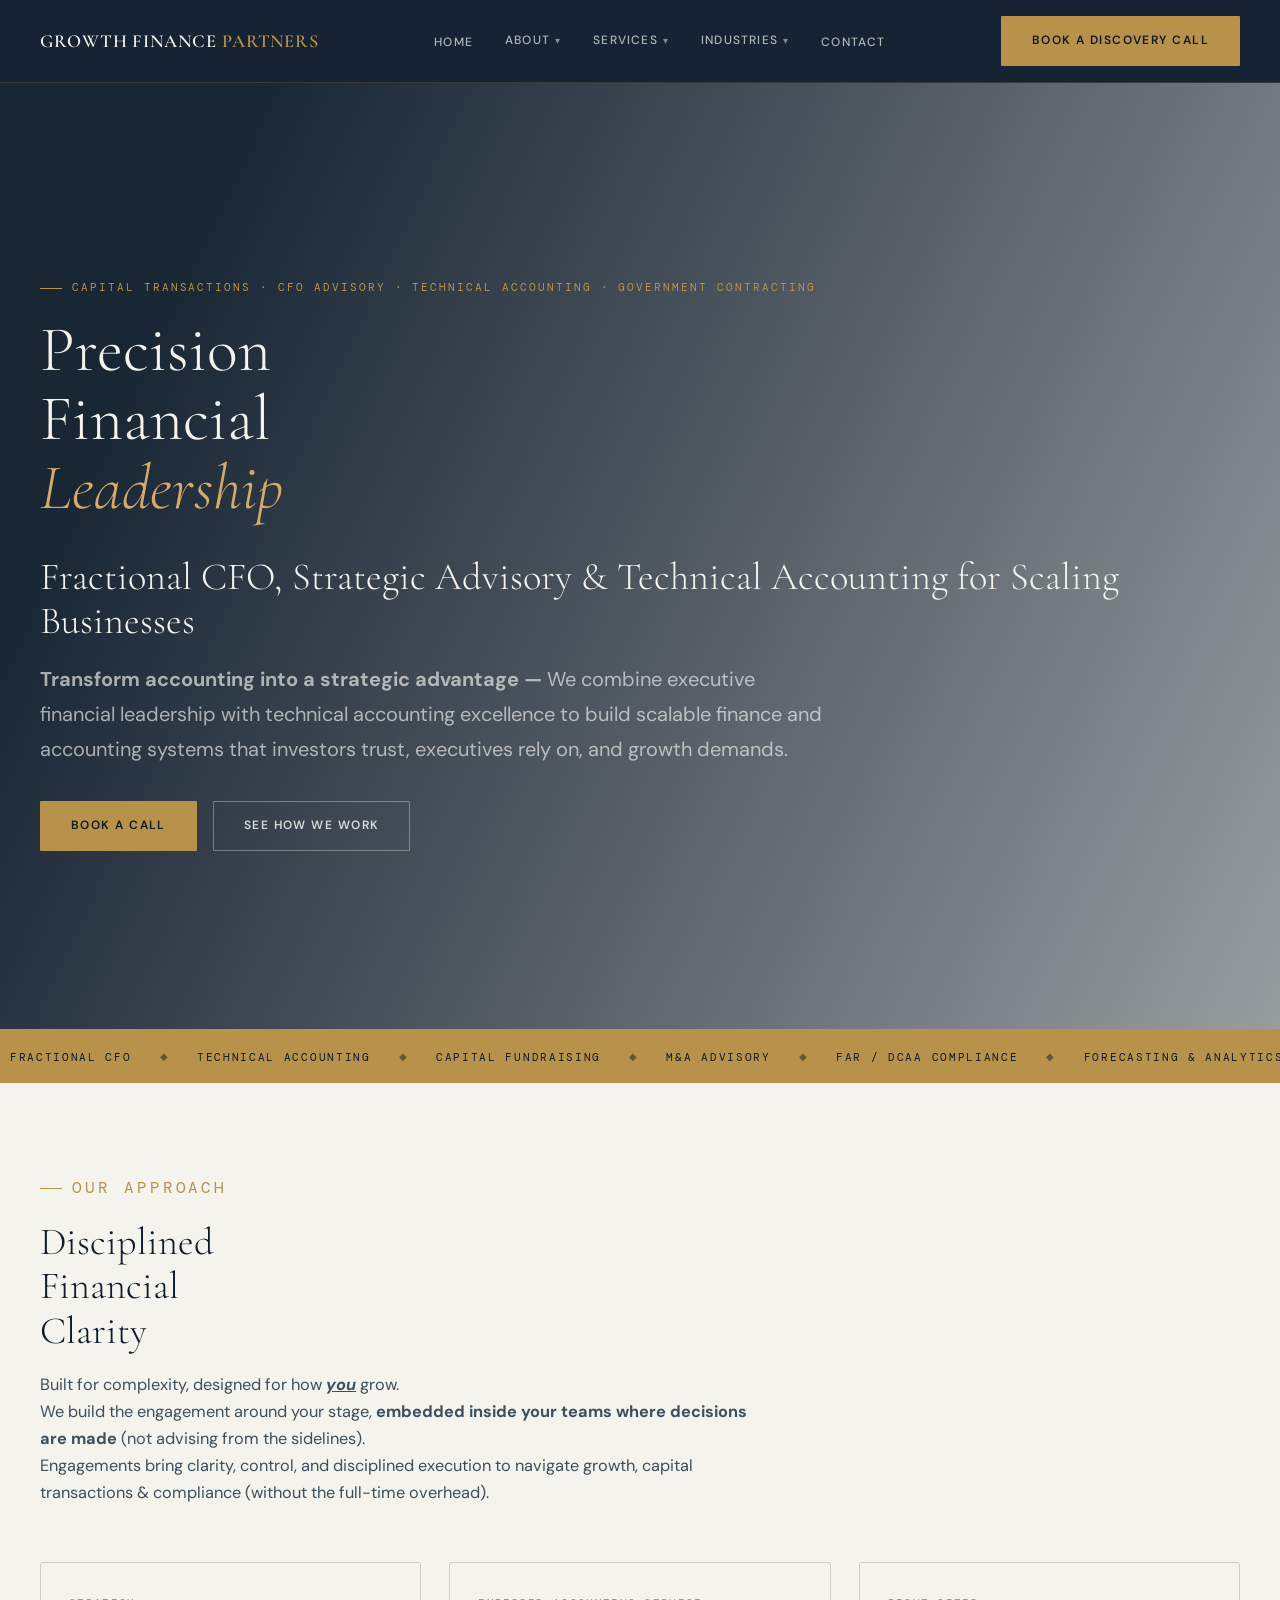
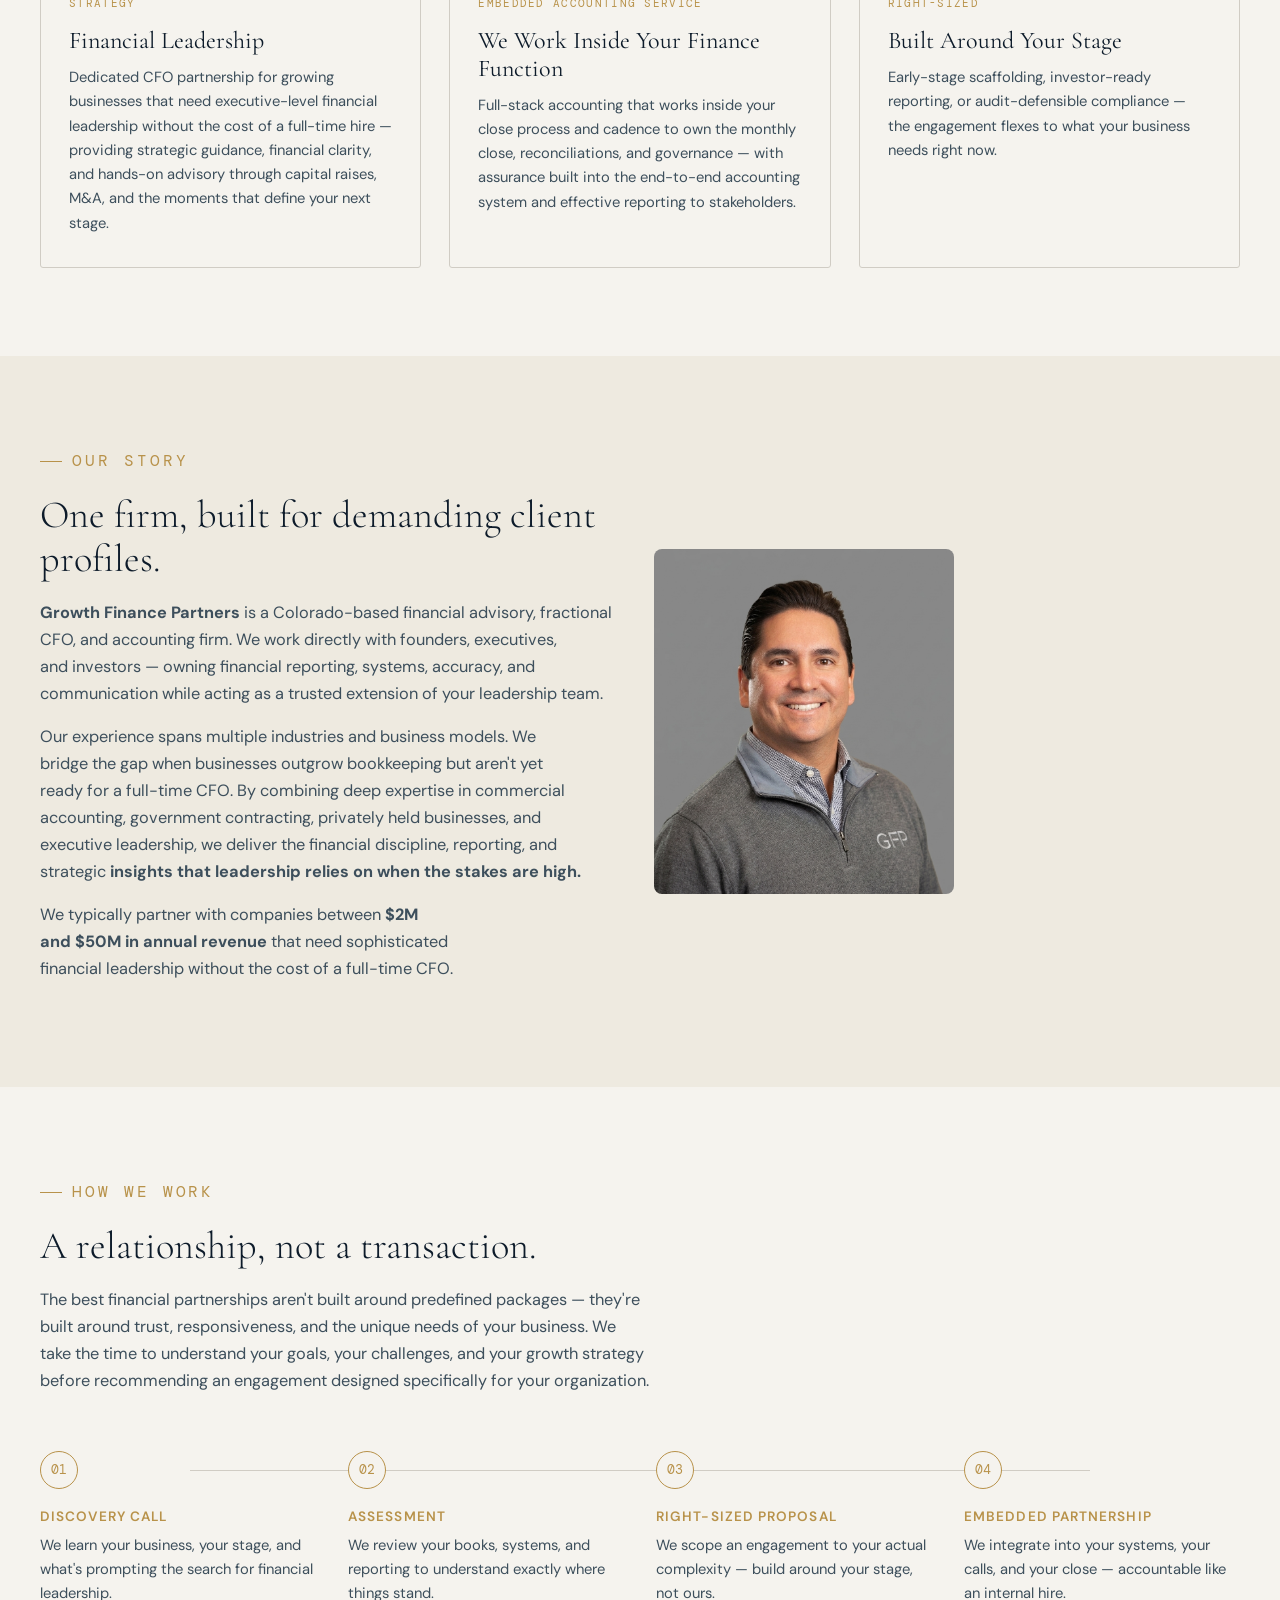
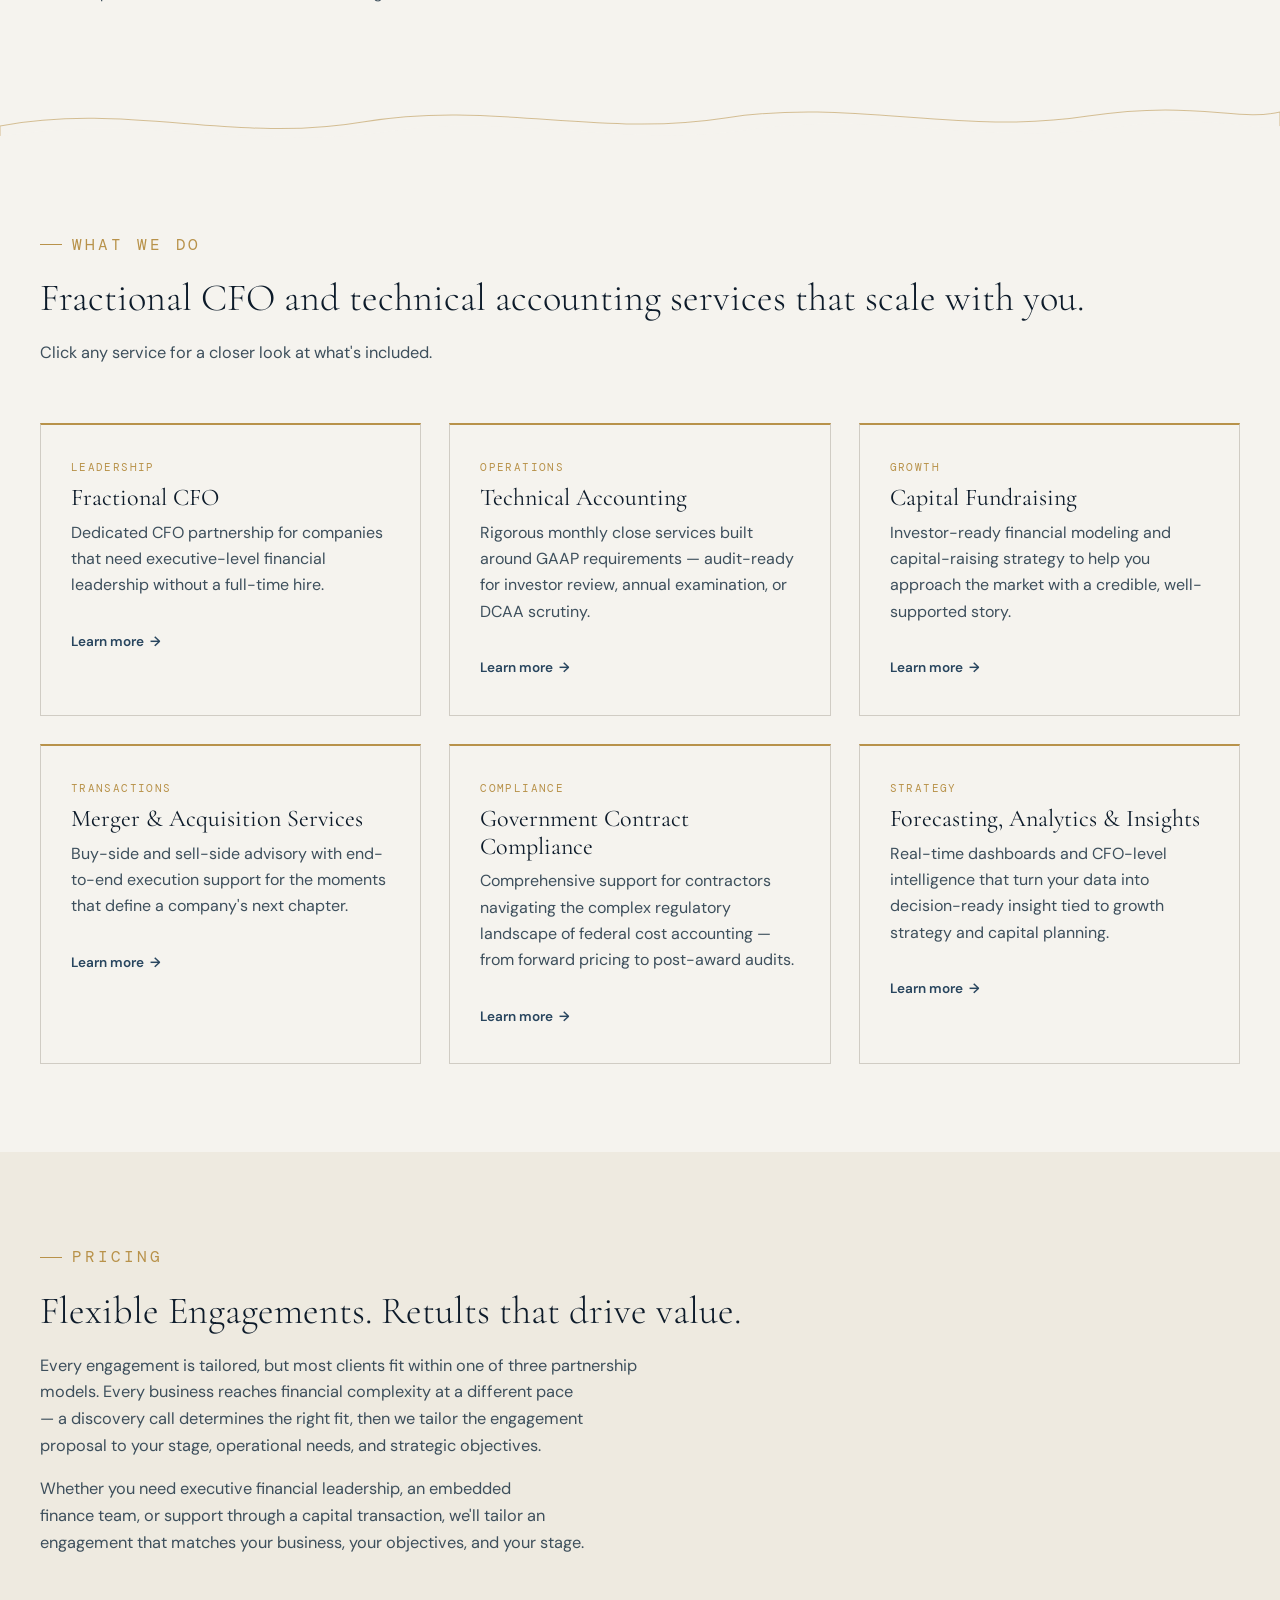
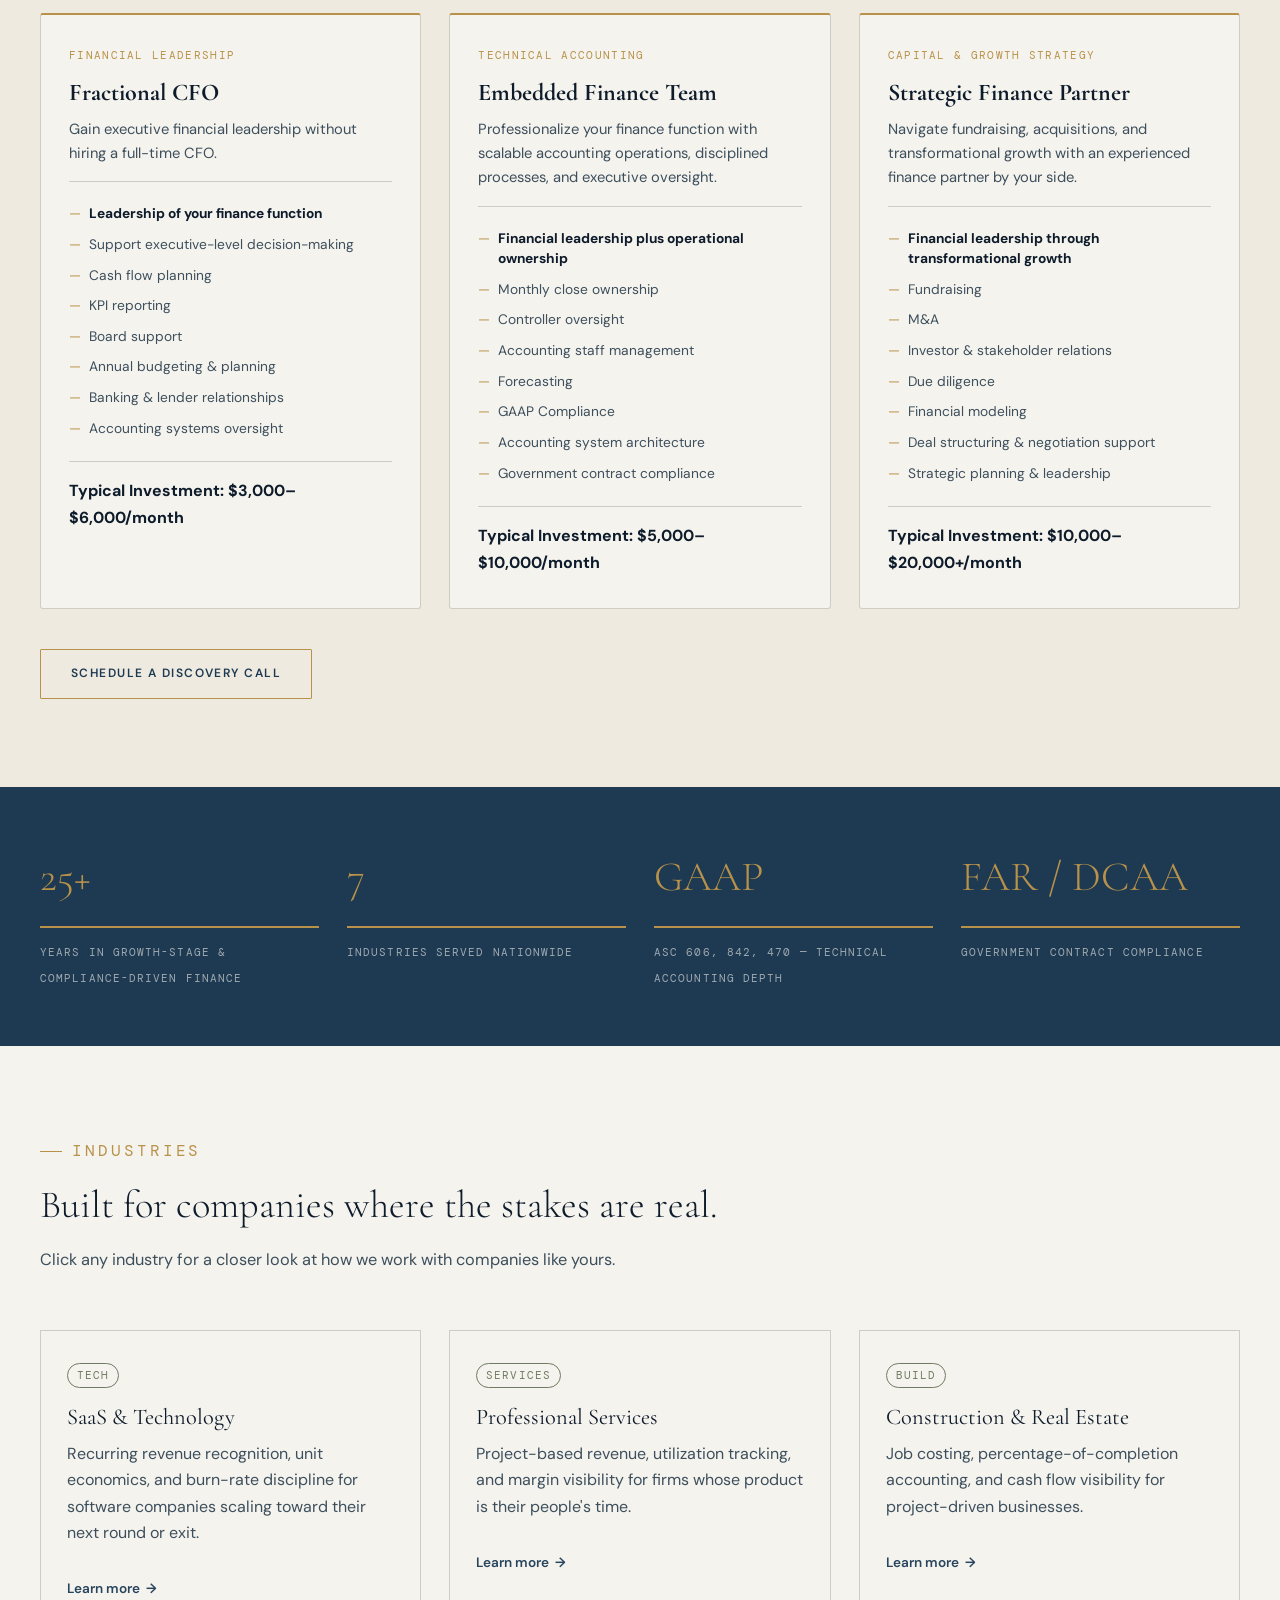
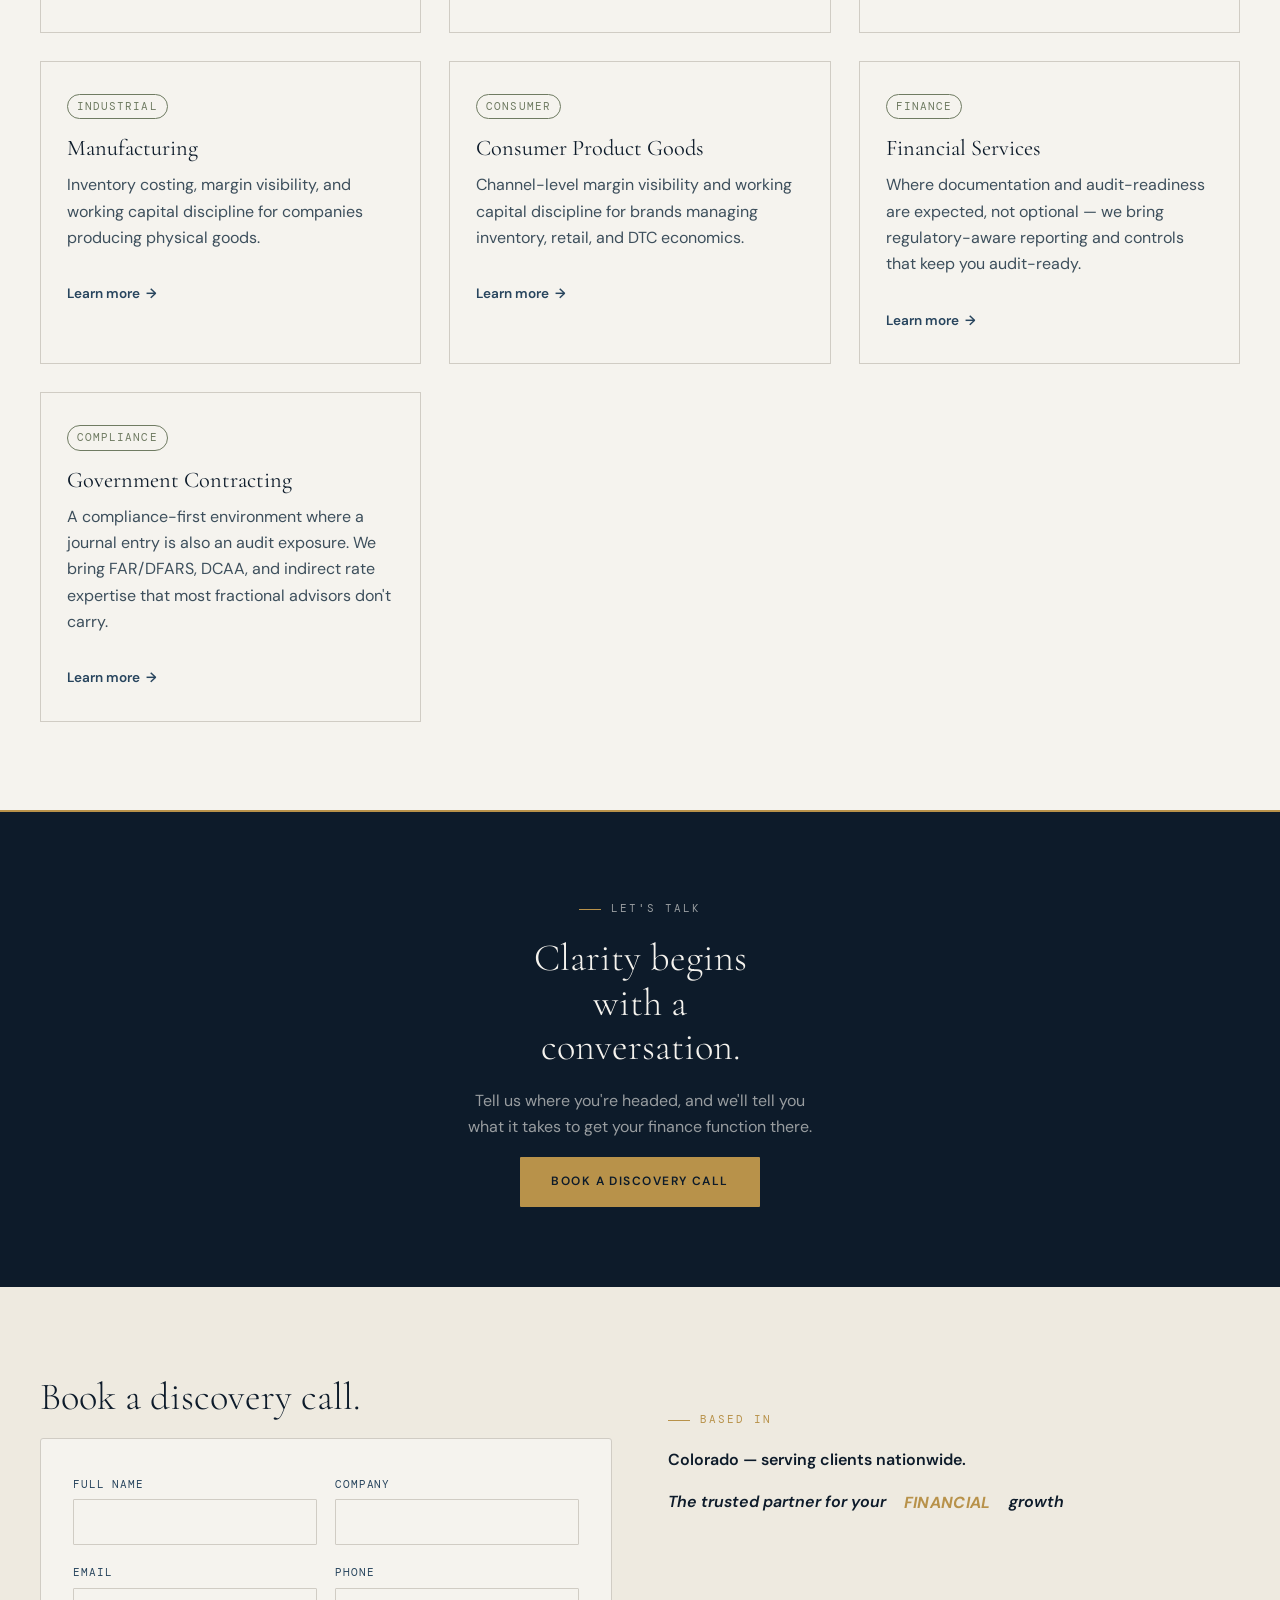
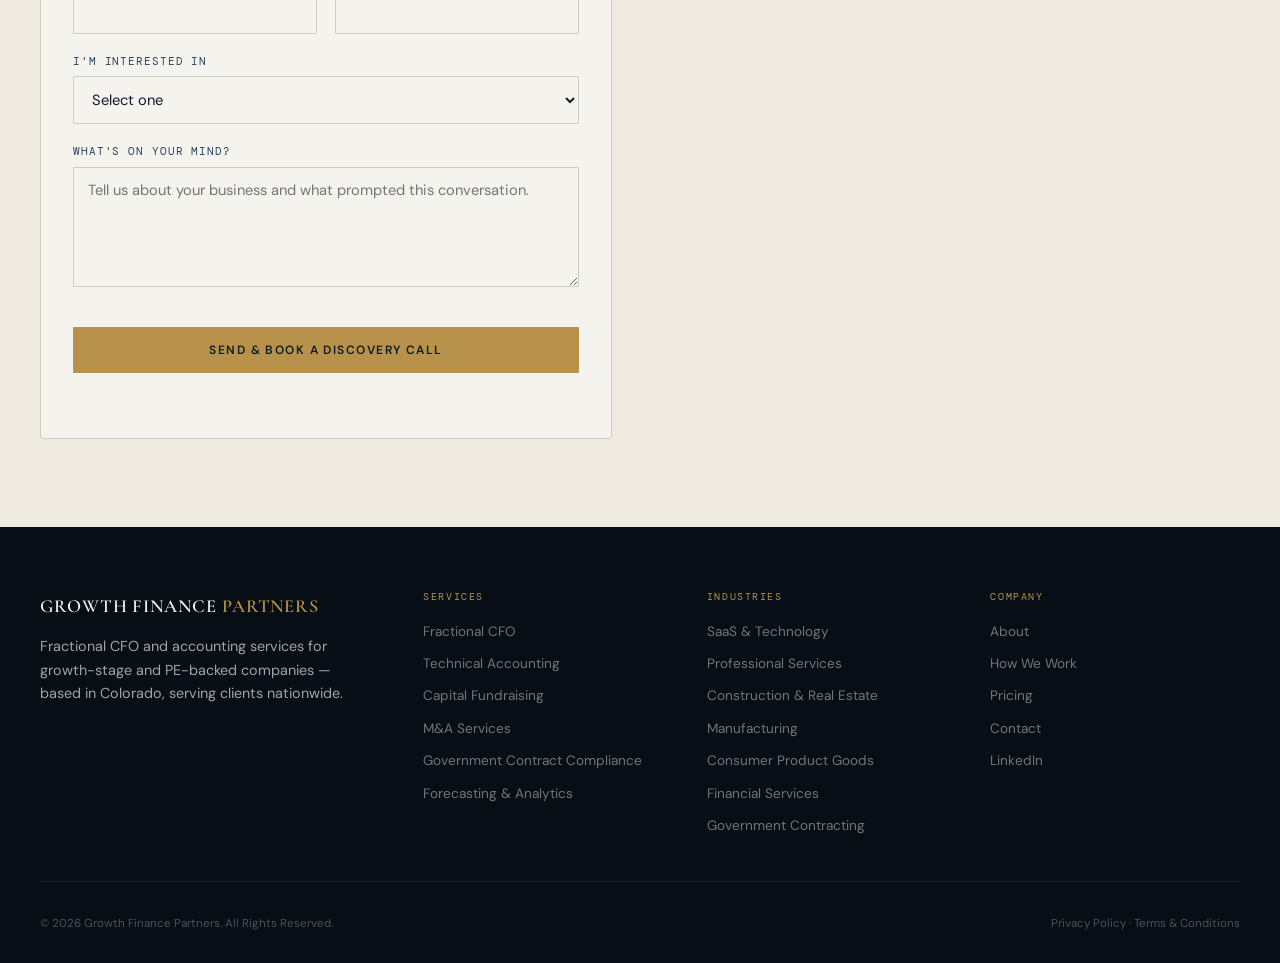
==== index.html @ d3f8f9ac "Improve paragraph formatting in Our Approach section Updated paragraph formatting for better readabi" ====
<!DOCTYPE html>
<html lang="en">
<head>
<meta charset="UTF-8">
<meta name="viewport" content="width=device-width, initial-scale=1.0">
<title>Growth Finance Partners | Fractional CFO &amp; Accounting, Colorado</title>
<meta name="description" content="Growth Finance Partners is a Colorado-based fractional CFO and accounting firm embedded in your finance function — serving PE-backed, growth-stage, and government contracting companies.">
<link rel="preconnect" href="https://fonts.googleapis.com">
<!-- Poppins stands in for Avenir here — see styles.css note for how to
     swap in a licensed Avenir font file if you have one. -->
<link href="https://fonts.googleapis.com/css2?family=Cormorant+Garamond:ital,wght@0,300;0,400;0,500;0,600;0,700;1,400;1,500&family=DM+Sans:ital,wght@0,400;0,500;0,700&family=DM+Mono:wght@400;500&display=swap" rel="stylesheet">
<link rel="stylesheet" href="styles.css">
<link rel="icon" type="image/png" href="/FaviconG1.png">
</head>
<body>

<header class="site-header">
  <div class="container nav-row">
    <a href="#top" class="brand">GROWTH FINANCE <span>PARTNERS</span></a>
    <button class="nav-toggle" aria-label="Toggle navigation" onclick="document.querySelector('.nav-links').classList.toggle('open')">&#9776;</button>
    <ul class="nav-links">
      <li><a href="#top">Home</a></li>

      <li class="nav-item" data-nav-item>
        <a href="#about" onclick="toggleMobileDropdown(event,this)">About <span class="caret">&#9662;</span></a>
        <div class="nav-dropdown">
          <a href="#about">Our Story</a>
          <a href="#how-we-work">How We Work</a>
          <a href="#pricing">Pricing</a>
        </div>
      </li>

      <li class="nav-item" data-nav-item>
        <a href="#services" onclick="toggleMobileDropdown(event,this)">Services <span class="caret">&#9662;</span></a>
        <div class="nav-dropdown">
          <a href="#service-fractional-cfo">Fractional CFO</a>
          <a href="#service-fractional-accounting">Technical Accounting</a>
          <a href="#service-capital-fundraising">Capital Fundraising</a>
          <a href="#service-ma-services">Merger &amp; Acquisition Services</a>
          <a href="#service-govcon-compliance">Government Contract Compliance</a>
          <a href="#service-forecasting-analytics">Forecasting, Analytics &amp; Insights</a>
        </div>
      </li>

      <li class="nav-item" data-nav-item>
        <a href="#industries" onclick="toggleMobileDropdown(event,this)">Industries <span class="caret">&#9662;</span></a>
        <div class="nav-dropdown">
          <a href="#industry-saas-tech">SaaS &amp; Technology</a>
          <a href="#industry-professional-services">Professional Services</a>
          <a href="#industry-construction-real-estate">Construction &amp; Real Estate</a>
          <a href="#industry-manufacturing">Manufacturing</a>
          <a href="#industry-cpg">Consumer Product Goods</a>
          <a href="#industry-financial-services">Financial Services</a>
          <a href="#industry-government-contracting">Government Contracting</a>
        </div>
      </li>

      <li><a href="#contact">Contact</a></li>
    </ul>
    <a href="#contact" class="btn btn-gold nav-cta">Book a Discovery Call</a>
  </div>
</header>

<section class="hero" id="top">
  <div class="hero-bg" style="background-image:url('https://images.unsplash.com/photo-1622070604011-fa4abc0ac777?w=1800&q=80&auto=format&fit=crop');"></div>
  <div class="hero-scrim"></div>
  <div class="container hero-inner">
    <p class="eyebrow">Capital Transactions &middot; CFO Advisory &middot; Technical Accounting &middot; Government Contracting</p>
    <h1>Precision<br>
      Financial<br>
      <em><i>Leadership</i></em><br></h1>
      <h2><span style="color:var(--cream-50)">Fractional CFO, Strategic Advisory & Technical Accounting for Scaling Businesses</span></h2>
      <p class="lead"><strong>Transform accounting into a strategic advantage — </strong> We combine executive financial leadership with technical accounting excellence to build scalable finance and accounting systems that investors trust, executives rely on, and growth demands.</p>
    <!--<p class="lead"><strong>Bringing clarity, control, and disciplined execution</strong> to navigate growth, capital transactions &amp; compliance. 
    Scale with confidence — without the full-time overhead.</p>
    -->
    <!--
    <p class="hero-rotator">The trusted partner for your
      <span class="odometer-window"><span class="odometer-track">
        <span>FINANCIAL</span><span>PEOPLE</span><span>STRATEGIC</span><span>OPERATIONAL</span><span>FINANCIAL</span>
      </span></span>
      growth.
    </p>
    Built for complexity, designed for how <strong><u><i>you</i></u></strong> grow.
    -->
    <div class="hero-ctas">
      <a href="#contact" class="btn btn-gold">Book a Call</a>
      <a href="#services" class="btn btn-outline">See How We Work</a>
    </div>
  </div>
</section>

<div class="marquee-band" aria-hidden="true">
  <div class="marquee-track">
    <span>Fractional CFO</span><span class="dot">&#9670;</span>
    <span>Technical Accounting</span><span class="dot">&#9670;</span>
    <span>Capital Fundraising</span><span class="dot">&#9670;</span>
    <span>M&amp;A Advisory</span><span class="dot">&#9670;</span>
    <span>FAR / DCAA Compliance</span><span class="dot">&#9670;</span>
    <span>Forecasting &amp; Analytics</span><span class="dot">&#9670;</span>
    <span>GAAP Close Services</span><span class="dot">&#9670;</span>
    <span>Indirect Rate Strategy</span><span class="dot">&#9670;</span>
    <span>Fractional CFO</span><span class="dot">&#9670;</span>
    <span>Technical Accounting</span><span class="dot">&#9670;</span>
    <span>Capital Fundraising</span><span class="dot">&#9670;</span>
    <span>M&amp;A Advisory</span><span class="dot">&#9670;</span>
    <span>FAR / DCAA Compliance</span><span class="dot">&#9670;</span>
    <span>Forecasting &amp; Analytics</span><span class="dot">&#9670;</span>
    <span>GAAP Close Services</span><span class="dot">&#9670;</span>
    <span>Indirect Rate Strategy</span><span class="dot">&#9670;</span>
  </div>
</div>

<section>
  <div class="container">
    <div class="section-head">
      <p class="eyebrow">Our Approach</p>
      <h2>Disciplined<br>Financial<br>Clarity</h2>
      <p>Built for complexity, designed for how <strong><u><i>you</i></u></strong> grow.<br>We build the engagement around your stage, <strong>embedded inside your teams where decisions are made</strong> (not advising from the sidelines).
      <br>Engagements bring clarity, control, and disciplined execution to navigate growth, capital transactions & compliance (without the full-time overhead).</p>
    </div>
    <div class="grid grid-3">
      <div class="card">
        <span class="mark">STRATEGY</span>
        <h3>Financial Leadership</h3>
        <p>Dedicated CFO partnership for growing businesses that need executive-level financial leadership without the cost of a full-time hire — providing strategic guidance, financial clarity, and hands-on advisory through capital raises, M&A, and the moments that define your next stage.</p>
      </div>
      <div class="card">
        <span class="mark">EMBEDDED ACCOUNTING SERVICE</span>
        <h3>We Work Inside Your Finance Function</h3>
        <p>Full-stack accounting that works inside your close process and cadence to own the monthly close, reconciliations, and governance — with assurance built into the end-to-end accounting system and effective reporting to stakeholders.</p>
      </div>
      <div class="card">
        <span class="mark">RIGHT-SIZED</span>
        <h3>Built Around Your Stage</h3>
        <p>Early-stage scaffolding, investor-ready reporting, or audit-defensible compliance — the engagement flexes to what your business needs right now.</p>
      </div>
    </div>
  </div>
</section>

<section class="section-cream-alt" id="about">
  <div class="container grid grid-2" style="align-items:center;">
    <div class="section-head" style="margin-bottom:0;">
      <p class="eyebrow">Our Story</p>
      <h2>One firm, built for demanding client profiles.</h2>
      <p><strong>Growth Finance Partners</strong> is a Colorado-based financial advisory, fractional CFO, and accounting firm. We work directly with founders, executives, and investors — owning financial reporting, systems, accuracy, and communication while acting as a trusted extension of your leadership team.</p>
      <p>Our experience spans multiple industries and business models. We bridge the gap when businesses outgrow bookkeeping but aren't yet ready for a full-time CFO. By combining deep expertise in commercial accounting, government contracting, privately held businesses, and executive leadership, we deliver the financial discipline, reporting, and strategic <strong>insights that leadership relies on when the stakes are high.</strong></p>
      <p>We typically partner with companies between <strong>$2M and $50M in annual revenue</strong> that need sophisticated financial leadership without the cost of a full-time CFO.</p>
    </div>
    <div>
      <img src="Brian GFP IMage.png" alt="Professional advisory" class="about-photo" />
         <!--"https://images.unsplash.com/photo-1596819387553-d9a660685136?w=1000&q=80&auto=format&fit=crop" alt="Snow-dusted pine forest in the Colorado Rockies" style="border-radius:3px;"
         -->
    </div>
  </div>
</section>


<section id="how-we-work">
  <div class="container">
    <div class="section-head">
      <p class="eyebrow">How We Work</p>
      <h2>A relationship, not a transaction.</h2>
      <p>The best financial partnerships aren't built around predefined packages — they're built around trust, responsiveness, and the unique needs of your business. We take the time to understand your goals, your challenges, and your growth strategy before recommending an engagement designed specifically for your organization.</p>
    </div>
    <div class="steps-row">
      <div class="commit">
        <div class="icon">01</div>
        <h3>Discovery Call</h3>
        <p>We learn your business, your stage, and what's prompting the search for financial leadership.</p>
      </div>
      <div class="commit">
        <div class="icon">02</div>
        <h3>Assessment</h3>
        <p>We review your books, systems, and reporting to understand exactly where things stand.</p>
      </div>
      <div class="commit">
        <div class="icon">03</div>
        <h3>Right-Sized Proposal</h3>
        <p>We scope an engagement to your actual complexity — build around your stage, not ours.</p>
      </div>
      <div class="commit">
        <div class="icon">04</div>
        <h3>Embedded Partnership</h3>
        <p>We integrate into your systems, your calls, and your close — accountable like an internal hire.</p>
      </div>
    </div>
  </div>
</section>

<div class="contour">
  <svg viewBox="0 0 1200 60" preserveAspectRatio="none" xmlns="http://www.w3.org/2000/svg">
    <path d="M0 34 C 120 10, 220 52, 340 30 C 460 8, 560 46, 680 26 C 800 6, 900 44, 1020 24 C 1120 8, 1160 30, 1200 20 L1200 60 L0 60 Z" fill="none" stroke="#B8924A" stroke-width="1" opacity="0.55"/>
    <path d="M0 44 C 140 22, 240 58, 360 40 C 480 20, 580 56, 700 38 C 820 18, 920 54, 1040 36 C 1140 20, 1170 40, 1200 34 L1200 60 L0 60 Z" fill="#F5F3EE" stroke="none"/>
  </svg>
</div>

<section id="services">
  <div class="container">
    <div class="section-head" style="max-width:900px;">
      <p class="eyebrow">What We Do</p>
      <h2 class="nowrap-desktop">Fractional CFO and technical accounting services that scale with you.</h2>
      <p>Click any service for a closer look at what's included.</p>
    </div>
    <div class="grid grid-3">

      <div class="service-card tile" id="service-fractional-cfo" onclick="openModal('fractional-cfo')">
        <span class="tag">Leadership</span>
        <h3>Fractional CFO</h3>
        <p>Dedicated CFO partnership for companies that need executive-level financial leadership without a full-time hire.</p>
        <span class="tile-more">Learn more <span class="arrow">&rarr;</span></span>
      </div>

      <div class="service-card tile" id="service-fractional-accounting" onclick="openModal('fractional-accounting')">
        <span class="tag">Operations</span>
        <h3>Technical Accounting</h3>
        <p>Rigorous monthly close services built around GAAP requirements — audit-ready for investor review, annual examination, or DCAA scrutiny.</p>
        <span class="tile-more">Learn more <span class="arrow">&rarr;</span></span>
      </div>

      <div class="service-card tile" id="service-capital-fundraising" onclick="openModal('capital-fundraising')">
        <span class="tag">Growth</span>
        <h3>Capital Fundraising</h3>
        <p>Investor-ready financial modeling and capital-raising strategy to help you approach the market with a credible, well-supported story.</p>
        <span class="tile-more">Learn more <span class="arrow">&rarr;</span></span>
      </div>

      <div class="service-card tile" id="service-ma-services" onclick="openModal('ma-services')">
        <span class="tag">Transactions</span>
        <h3>Merger &amp; Acquisition Services</h3>
        <p>Buy-side and sell-side advisory with end-to-end execution support for the moments that define a company's next chapter.</p>
        <span class="tile-more">Learn more <span class="arrow">&rarr;</span></span>
      </div>

      <div class="service-card tile" id="service-govcon-compliance" onclick="openModal('govcon-compliance')">
        <span class="tag">Compliance</span>
        <h3>Government Contract Compliance</h3>
        <p>Comprehensive support for contractors navigating the complex regulatory landscape of federal cost accounting — from forward pricing to post-award audits.</p>
        <span class="tile-more">Learn more <span class="arrow">&rarr;</span></span>
      </div>

      <div class="service-card tile" id="service-forecasting-analytics" onclick="openModal('forecasting-analytics')">
        <span class="tag">Strategy</span>
        <h3>Forecasting, Analytics &amp; Insights</h3>
        <p>Real-time dashboards and CFO-level intelligence that turn your data into decision-ready insight tied to growth strategy and capital planning.</p>
        <span class="tile-more">Learn more <span class="arrow">&rarr;</span></span>
      </div>

    </div>
  </div>
</section>

<section class="section-cream-alt" id="pricing">
  <div class="container">
    <div class="section-head">
      <p class="eyebrow">Pricing</p>
      <h2 class="nowrap-desktop">Flexible Engagements. Retults that drive value.</h2>
      <p>Every engagement is tailored, but most clients fit within one of three partnership models. Every business reaches financial complexity at a different pace — a discovery call determines the right fit, then we tailor the engagement proposal to your stage, operational needs, and strategic objectives.</p>
      <p>Whether you need executive financial leadership, an embedded finance team, or support through a capital transaction, we'll tailor an engagement that matches your business, your objectives, and your stage.</p>
    </div>
    <div class="grid grid-3" style="margin-bottom:40px;">
      <div class="card price-card">
        <span class="mark">Financial Leadership</span>
        <h3><strong>Fractional CFO</strong></h3>
        <p>Gain executive financial leadership without hiring a full-time CFO.</p>
        <ul>
          <li><strong>Leadership of your finance function</strong></li>
          <li>Support executive-level decision-making</li>
          <li>Cash flow planning</li>
          <li>KPI reporting</li>
          <li>Board support</li>
          <li>Annual budgeting &amp; planning</li>
          <li>Banking &amp; lender relationships</li>
          <li>Accounting systems oversight</li>
        </ul>
        <p class="price">Typical Investment: $3,000&ndash;$6,000/month</p>
      </div>
      <div class="card price-card">
        <span class="mark">Technical Accounting</span>
        <h3><strong>Embedded Finance Team</strong></h3>
        <p>Professionalize your finance function with scalable accounting operations, disciplined processes, and executive oversight.</p>
        <ul>
          <li><strong>Financial leadership plus operational ownership</strong></li>
          <li>Monthly close ownership</li>
          <li>Controller oversight</li>
          <li>Accounting staff management</li>
          <li>Forecasting</li>
          <li>GAAP Compliance</li>
          <li>Accounting system architecture</li>
          <li>Government contract compliance</li>
        </ul>
        <p class="price">Typical Investment: $5,000&ndash;$10,000/month</p>
      </div>
      <div class="card price-card">
        <span class="mark">Capital &amp; Growth Strategy</span>
        <h3><strong>Strategic Finance Partner</strong></h3>
        <p>Navigate fundraising, acquisitions, and transformational growth with an experienced finance partner by your side.</p>
        <ul>
          <li><strong>Financial leadership through transformational growth</strong></li>
          <li>Fundraising</li>
          <li>M&amp;A</li>
          <li>Investor &amp; stakeholder relations</li>
          <li>Due diligence</li>
          <li>Financial modeling</li>
          <li>Deal structuring &amp; negotiation support</li>
          <li>Strategic planning &amp; leadership</li>
        </ul>
        <p class="price">Typical Investment: $10,000&ndash;$20,000+/month</p>
      </div>
    </div>
    <a href="#contact" class="btn btn-outline-dark">Schedule a Discovery Call</a>
  </div>
</section>

<section class="stat-band">
  <div class="container grid grid-4">
    <div class="stat"><span class="num">25+</span><span class="label">Years in growth-stage &amp; compliance-driven finance</span></div>
    <div class="stat"><span class="num">7</span><span class="label">Industries served nationwide</span></div>
    <div class="stat"><span class="num">GAAP</span><span class="label">ASC 606, 842, 470 &mdash; technical accounting depth</span></div>
    <div class="stat"><span class="num">FAR / DCAA</span><span class="label">Government contract compliance</span></div>
  </div>
</section>

<section id="industries">
  <div class="container">
    <div class="section-head">
      <p class="eyebrow">Industries</p>
      <h2 class="nowrap-desktop">Built for companies where the stakes are real.</h2>
      <p>Click any industry for a closer look at how we work with companies like yours.</p>
    </div>
    <div class="grid grid-3">

      <div class="industry-card tile" id="industry-saas-tech" onclick="openModal('saas-tech')">
        <span class="chip">Tech</span>
        <h3>SaaS &amp; Technology</h3>
        <p>Recurring revenue recognition, unit economics, and burn-rate discipline for software companies scaling toward their next round or exit.</p>
        <span class="tile-more">Learn more <span class="arrow">&rarr;</span></span>
      </div>

      <div class="industry-card tile" id="industry-professional-services" onclick="openModal('professional-services')">
        <span class="chip">Services</span>
        <h3>Professional Services</h3>
        <p>Project-based revenue, utilization tracking, and margin visibility for firms whose product is their people's time.</p>
        <span class="tile-more">Learn more <span class="arrow">&rarr;</span></span>
      </div>

      <div class="industry-card tile" id="industry-construction-real-estate" onclick="openModal('construction-real-estate')">
        <span class="chip">Build</span>
        <h3>Construction &amp; Real Estate</h3>
        <p>Job costing, percentage-of-completion accounting, and cash flow visibility for project-driven businesses.</p>
        <span class="tile-more">Learn more <span class="arrow">&rarr;</span></span>
      </div>

      <div class="industry-card tile" id="industry-manufacturing" onclick="openModal('manufacturing')">
        <span class="chip">Industrial</span>
        <h3>Manufacturing</h3>
        <p>Inventory costing, margin visibility, and working capital discipline for companies producing physical goods.</p>
        <span class="tile-more">Learn more <span class="arrow">&rarr;</span></span>
      </div>

      <div class="industry-card tile" id="industry-cpg" onclick="openModal('cpg')">
        <span class="chip">Consumer</span>
        <h3>Consumer Product Goods</h3>
        <p>Channel-level margin visibility and working capital discipline for brands managing inventory, retail, and DTC economics.</p>
        <span class="tile-more">Learn more <span class="arrow">&rarr;</span></span>
      </div>

      <div class="industry-card tile" id="industry-financial-services" onclick="openModal('financial-services')">
        <span class="chip">Finance</span>
        <h3>Financial Services</h3>
        <p>Where documentation and audit-readiness are expected, not optional — we bring regulatory-aware reporting and controls that keep you audit-ready.</p>
        <span class="tile-more">Learn more <span class="arrow">&rarr;</span></span>
      </div>

      <div class="industry-card tile" id="industry-government-contracting" onclick="openModal('government-contracting')">
        <span class="chip">Compliance</span>
        <h3>Government Contracting</h3>
        <p>A compliance-first environment where a journal entry is also an audit exposure. We bring FAR/DFARS, DCAA, and indirect rate expertise that most fractional advisors don't carry.</p>
        <span class="tile-more">Learn more <span class="arrow">&rarr;</span></span>
      </div>

    </div>
  </div>
</section>

<section class="cta-band">
  <div class="container">
    <p class="eyebrow" style="justify-content:center;">Let's Talk</p>
    <h2>Clarity begins with a conversation.</h2>
    <p>Tell us where you're headed, and we'll tell you what it takes to get your finance function there.</p>
    <div class="hero-ctas">
      <a href="#contact" class="btn btn-gold">Book a Discovery Call</a>
    </div>
  </div>
</section>

<section class="section-cream-alt" id="contact">
  <div class="container grid grid-2" style="align-items:start;gap:56px;">
    <div>
      <!---
      <p class="eyebrow">Get in Touch</p>
      -->
      <h2>Book a discovery call.</h2>
      <form class="card" id="consultation-form" style="padding:36px 32px;">
        <div class="form-grid">
          <div class="field">
            <label for="name">Full Name</label>
            <input type="text" id="name" name="name" required>
          </div>
          <div class="field">
            <label for="company">Company</label>
            <input type="text" id="company" name="company">
          </div>
          <div class="field">
            <label for="email">Email</label>
            <input type="email" id="email" name="email" required>
          </div>
          <div class="field">
            <label for="phone">Phone</label>
            <input type="tel" id="phone" name="phone">
          </div>
          <div class="field full">
            <label for="interest">I'm Interested In</label>
            <select id="interest" name="interest">
              <option value="" disabled selected>Select one</option>
              <option>Fractional CFO</option>
              <option>Technical Accounting</option>
              <option>Capital Fundraising</option>
              <option>Merger &amp; Acquisition Services</option>
              <option>Government Contract Compliance</option>
              <option>Forecasting, Analytics &amp; Insights</option>
              <option>Not sure yet</option>
            </select>
          </div>
          <div class="field full">
            <label for="message">What's on your mind?</label>
            <textarea id="message" name="message" placeholder="Tell us about your business and what prompted this conversation."></textarea>
          </div>
          <div class="field full">
            <div class="cf-turnstile" data-sitekey="0x4AAAAAADvJJRK_oPgjJyge"></div>
          </div>
        </div>
        <button type="submit" class="btn btn-gold" style="margin-top:22px;width:100%;justify-content:center;">Send &amp; Book a Discovery Call</button>
        <p id="form-status" class="form-status"></p>
      </form>
    </div>
    <div>
      <!--
      <div class="quote-card">
        <p class="q">&ldquo;[Add a short client testimonial here &mdash; one or two sentences on the impact of working with GFP.]&rdquo;</p>
        <p class="attrib">[Client name, title, company]</p>
      </div>
      -->
      <div style="margin-top:28px;">
        <p class="eyebrow">Based In</p>
        <p style="color:var(--ink-900);font-weight:600;">Colorado &mdash; serving clients nationwide.</p>
        <p style="color:var(--ink-900);font-weight:600;"><i>The trusted partner for your
          <span class="odometer-window"><span class="odometer-track">
          <span>FINANCIAL</span><span>PEOPLE</span><span>STRATEGIC</span><span>OPERATIONAL</span><span>FINANCIAL</span>
          </span></span>
          growth</i>
        </p>
      </div>
    </div>
  </div>
</section>

<footer>
  <div class="container">
    <div class="footer-grid">
      <div>
        <div class="brand" style="margin-bottom:14px;">GROWTH FINANCE <span>PARTNERS</span></div>
        <p style="color:rgba(248,245,239,0.65);font-size:0.9rem;max-width:32ch;">Fractional CFO and accounting services for growth-stage and PE-backed companies &mdash; based in Colorado, serving clients nationwide.</p>
      </div>
      <div>
        <h4>Services</h4>
        <ul>
          <li><a href="#service-fractional-cfo">Fractional CFO</a></li>
          <li><a href="#service-fractional-accounting">Technical Accounting</a></li>
          <li><a href="#service-capital-fundraising">Capital Fundraising</a></li>
          <li><a href="#service-ma-services">M&amp;A Services</a></li>
          <li><a href="#service-govcon-compliance">Government Contract Compliance</a></li>
          <li><a href="#service-forecasting-analytics">Forecasting &amp; Analytics</a></li>
        </ul>
      </div>
      <div>
        <h4>Industries</h4>
        <ul>
          <li><a href="#industry-saas-tech">SaaS &amp; Technology</a></li>
          <li><a href="#industry-professional-services">Professional Services</a></li>
          <li><a href="#industry-construction-real-estate">Construction &amp; Real Estate</a></li>
          <li><a href="#industry-manufacturing">Manufacturing</a></li>
          <li><a href="#industry-cpg">Consumer Product Goods</a></li>
          <li><a href="#industry-financial-services">Financial Services</a></li>
          <li><a href="#industry-government-contracting">Government Contracting</a></li>
        </ul>
      </div>
      <div>
        <h4>Company</h4>
        <ul>
          <li><a href="#about">About</a></li>
          <li><a href="#how-we-work">How We Work</a></li>
          <li><a href="#pricing">Pricing</a></li>
          <li><a href="#contact">Contact</a></li>
          <li><a href="https://www.linkedin.com/">LinkedIn</a></li>
        </ul>
      </div>
    </div>
    <div class="footer-bottom">
      <span>&copy; 2026 Growth Finance Partners. All Rights Reserved.</span>
      <span>Privacy Policy &middot; Terms &amp; Conditions</span>
    </div>
  </div>
</footer>

<div class="modal-overlay" id="modal-overlay" onclick="if(event.target===this)closeModal()">
  <div class="modal-panel" role="dialog" aria-modal="true">
    <button class="modal-close" onclick="closeModal()" aria-label="Close">&times;</button>
    <div id="modal-content"></div>
  </div>
</div>

<script>
const modalData = {
  "fractional-cfo": {
    tag:"Leadership", title:"Fractional CFO", calloutLabel:"The GFP Value",
    sections:[
      {heading:"Why It Matters", paragraph:"Growth-stage and PE-backed companies often outgrow what a bookkeeper or controller can deliver before they can justify — or afford — a full-time CFO. Board meetings, investor updates, lender covenants, and federal compliance all demand a level of financial judgment and translation that most in-house teams at this size just don't have, and hiring for it too early ties up capital you need elsewhere."},
      {heading:"How We Help", list:["We own board & investor reporting end to end","Build rolling cash flow and forecasting models tied to real operating data","Sit inside your banking and audit relationships as the primary point of contact","Recruit, structure, and oversee the finance team underneath you as you scale"]}
    ],
    callout:"You get a CFO in the room for the decisions that matter, without the six-figure fixed cost of a full-time seat — and when you're ready for a full-time hire, we've already built the systems and documented the judgment calls so the transition is clean."
  },
  "fractional-accounting": {
    tag:"Operations", title:"Technical Accounting", calloutLabel:"The GFP Value",
    sections:[
      {heading:"Why It Matters", paragraph:"Clean books are the foundation company metrics stands on — but growth outpaces most internal accounting setups, and small errors and manual processes compound quietly until they surface during diligence, an audit, or a board review."},
      {heading:"How We Help", list:["Own the monthly close and produce GAAP-compliant financial statements","Manage balance sheet reconciliations","Design and maintain a chart of accounts that scales with the business","Document accounting policies and SOPs so the process survives turnover"]}
    ],
    callout:"Audit-ready books, every month — not just when someone asks to see them."
  },
  "capital-fundraising": {
    tag:"Growth", title:"Capital Fundraising", calloutLabel:"The GFP Value",
    sections:[
      {heading:"Why It Matters", paragraph:"Investors and lenders don't just want a good story — they want financials that hold up under scrutiny, and most founders don't have the bandwidth or the background to build a fundable model while also running the business."},
      {heading:"How We Help", list:["Build investor-ready financial models that withstand diligence questions","Translate the model into a clear financial narrative for the pitch","Prepare and organize the data room before investors ask","Advise on term sheet structure and what it actually means for your cap table"]}
    ],
    callout:"Walk into every investor conversation with numbers that build confidence instead of raising questions."
  },
  "ma-services": {
    tag:"Transactions", title:"Merger & Acquisition Services", calloutLabel:"The GFP Value",
    sections:[
      {heading:"Why It Matters", paragraph:"Whether you're buying, selling, or preparing to be acquired, the financial side of a deal moves fast and the diligence bar is high. Gaps in your numbers get found — and they get used against you in price or terms."},
      {heading:"How We Help", list:["Run financial due diligence on the buy side","Prepare quality-of-earnings documentation on the sell side","Advise on deal structure and what it means for taxes, earnouts, and working capital","Support integration planning after close so the deal's value actually materializes"]}
    ],
    callout:"Go into the negotiation with a financial picture that's already been stress-tested, not one that gets picked apart at the table."
  },
  "govcon-compliance": {
    tag:"Compliance", title:"Government Contract Compliance", calloutLabel:"The GFP Value",
    sections:[
      {heading:"Why It Matters", paragraph:"In GovCon, a journal entry isn't just an accounting decision — it's an audit exposure. FAR, DCAA, and indirect rate requirements are unforgiving, and most in-house teams at this company size haven't built compliance muscle deep enough to withstand a real audit."},
      {heading:"How We Help", list:["Assess cost allowability under FAR Part 31","Build and defend indirect rate structures, proposals, and incurred cost submissions","Prepare for and respond to DCAA audits directly","Manage contract pricing and negotiation support"]}
    ],
    callout:"Financial infrastructure built to survive federal audit and DCAA scrutiny while simultaneously informing business stakeholders on financial position and opportunity."
  },
  "forecasting-analytics": {
    tag:"Strategy", title:"Forecasting, Analytics & Insights", calloutLabel:"The GFP Value",
    sections:[
      {heading:"Why It Matters", paragraph:"Most companies run on financials that tell them what already happened. Growth-stage and PE-backed leadership need to see what's coming — cash position in 90 days, the effect of a hiring plan, the margin impact of a pricing change — before it happens, not after."},
      {heading:"How We Help", list:["Build rolling cash flow forecasts and budget variance models","Design KPI dashboards tied to the metrics your board and investors actually track","Run scenario planning for hiring, pricing, and growth decisions","Benchmark cost structure and margins against your stage and sector"]}
    ],
    callout:"Decisions get made looking forward, not explained looking backward."
  },
  "saas-tech": {
    tag:"Tech", title:"SaaS & Technology", calloutLabel:"Why GFP",
    icon:'<svg viewBox="0 0 24 24" fill="none" stroke="currentColor" stroke-width="1.5" stroke-linecap="round" stroke-linejoin="round"><rect x="3" y="4" width="18" height="12" rx="1"/><path d="M8 20h8M12 16v4"/></svg>',
    sections:[
      {paragraph:"Revenue recognition under ASC 606 gets complicated fast with multi-element contracts and usage-based pricing. Burn rate and runway need constant visibility between raises, and investors expect SaaS metrics — ARR, NRR, CAC/LTV — reported cleanly and consistently, which most early finance hires haven't built before."},
      {heading:"How We Help", list:["ASC 606 revenue recognition","SaaS metrics (ARR, NRR, CAC/LTV)","Runway & burn-rate management","Fundraising-ready reporting"]}
    ],
    callout:"We bring the SaaS metrics fluency and ASC 606 experience your board and investors expect, without you needing to hire a dedicated revenue accounting specialist before you're ready."
  },
  "professional-services": {
    tag:"Services", title:"Professional Services", calloutLabel:"Why GFP",
    icon:'<svg viewBox="0 0 24 24" fill="none" stroke="currentColor" stroke-width="1.5" stroke-linecap="round" stroke-linejoin="round"><rect x="3" y="8" width="18" height="12" rx="1"/><path d="M8 8V6a2 2 0 0 1 2-2h4a2 2 0 0 1 2 2v2M3 13h18"/></svg>',
    sections:[
      {paragraph:"Revenue is tied to people's time, which makes utilization, project margins, and capacity planning hard to see clearly without the right systems. It's easy to know you're busy and not know whether you're profitable on any given engagement."},
      {heading:"How We Help", list:["Project & utilization accounting","Margin analysis by engagement","Resource & capacity planning","Client profitability reporting"]}
    ],
    callout:"We build the project- and utilization-level accounting that shows you exactly which engagements — and which people — are driving margin, not just revenue."
  },
  "construction-real-estate": {
    tag:"Build", title:"Construction & Real Estate", calloutLabel:"Why GFP",
    icon:'<svg viewBox="0 0 24 24" fill="none" stroke="currentColor" stroke-width="1.5" stroke-linecap="round" stroke-linejoin="round"><path d="M4 21V9l6-4 6 4v12M4 21h16M9 21v-6h4v6M4 9l-2 1M20 9l2 1"/></svg>',
    sections:[
      {paragraph:"Percentage-of-completion accounting, job costing, and WIP schedules are easy to get wrong and hard to unwind once they are. Lenders and bonding companies want draw reporting that most internal teams aren't set up to produce cleanly."},
      {heading:"How We Help", list:["Job costing & WIP schedules","Percentage-of-completion revenue","Draw & lender reporting","Cash flow forecasting by project"]}
    ],
    callout:"We keep job costing and WIP accurate in real time, so draw requests, lender reporting, and true project profitability are never a guessing game."
  },
  "manufacturing": {
    tag:"Industrial", title:"Manufacturing", calloutLabel:"Why GFP",
    icon:'<svg viewBox="0 0 24 24" fill="none" stroke="currentColor" stroke-width="1.5" stroke-linecap="round" stroke-linejoin="round"><circle cx="12" cy="12" r="3"/><path d="M12 3v2M12 19v2M4.2 7l1.7 1M18.1 16l1.7 1M3 12h2M19 12h2M4.2 17l1.7-1M18.1 8l1.7-1M8 4.2l1 1.7M15 18.1l1 1.7"/></svg>',
    sections:[
      {paragraph:"Inventory costing errors quietly erode margin long before anyone notices. Working capital gets tied up in inventory and receivables in ways that are hard to see without product-line-level visibility."},
      {heading:"How We Help", list:["Standard & job costing","Inventory & COGS accuracy","Working capital management","Margin analysis by product line"]}
    ],
    callout:"We bring standard and job costing discipline that surfaces margin problems by product line before they become a cash problem."
  },
  "cpg": {
    tag:"Consumer", title:"Consumer Product Goods", calloutLabel:"Why GFP",
    icon:'<svg viewBox="0 0 24 24" fill="none" stroke="currentColor" stroke-width="1.5" stroke-linecap="round" stroke-linejoin="round"><path d="M21 8l-9-5-9 5 9 5 9-5zM3 8v8l9 5 9-5V8M12 13v8"/></svg>',
    sections:[
      {paragraph:"Retail deductions, chargebacks, and channel-specific margins can quietly erase profitability that looks fine at the top line. Inventory and demand planning missteps tie up cash exactly when you need it for growth."},
      {heading:"How We Help", list:["Channel & SKU-level margin analysis","Inventory & demand planning support","Retail deduction & chargeback tracking","Cash flow forecasting"]}
    ],
    callout:"We track margin down to the channel and SKU level, so you know which products and retail relationships are actually making you money."
  },
  "financial-services": {
    tag:"Finance", title:"Financial Services", calloutLabel:"Why GFP",
    icon:'<svg viewBox="0 0 24 24" fill="none" stroke="currentColor" stroke-width="1.5" stroke-linecap="round" stroke-linejoin="round"><path d="M3 9l9-5 9 5M4 9v10M9 9v10M15 9v10M20 9v10M2 21h20"/></svg>',
    sections:[
      {paragraph:"Regulatory scrutiny raises the bar on reporting accuracy and controls beyond what a typical growth-stage finance team is built for. Investors and regulators alike expect a level of documentation and audit-readiness that's hard to build under pressure."},
      {heading:"How We Help", list:["Regulatory-aware financial reporting","Reconciliation & controls design","Investor & board reporting","Technical accounting support"]}
    ],
    callout:"We bring the technical accounting depth and controls discipline to keep your reporting audit-ready before anyone asks to see it."
  },
  "government-contracting": {
    tag:"Compliance", title:"Government Contracting", calloutLabel:"Why GFP",
    icon:'<svg viewBox="0 0 24 24" fill="none" stroke="currentColor" stroke-width="1.5" stroke-linecap="round" stroke-linejoin="round"><path d="M12 3l7 3v6c0 4.5-3 8-7 9-4-1-7-4.5-7-9V6l7-3z"/><path d="M9 12l2 2 4-4"/></svg>',
    sections:[
      {paragraph:"FAR and DCAA compliance requirements are unforgiving, and a misclassified cost or a poorly built indirect rate can turn into an audit finding years later. Most in-house teams at this size haven't been through a real DCAA audit before."},
      {heading:"How We Help", list:["FAR/DFARS & DCAA compliance","Indirect rate structure & ICS","Booked vs. billed reconciliation","Contract lifecycle support"]}
    ],
    callout:"We bring FAR/DFARS and DCAA expertise that most fractional advisors — and most in-house hires at this size — simply don't carry, built to withstand exactly the kind of scrutiny this sector faces."
  }
};

function renderSection(s){
  if(!s.heading){
    return '<p class="modal-lead">'+s.paragraph+'</p>';
  }
  if(s.list){
    return '<div class="modal-section"><h4>'+s.heading+'</h4><ul>'+s.list.map(i=>'<li>'+i+'</li>').join('')+'</ul></div>';
  }
  return '<div class="modal-section"><h4>'+s.heading+'</h4><p>'+s.paragraph+'</p></div>';
}

function openModal(key){
  const d = modalData[key];
  if(!d) return;
  const topLine = d.icon
    ? '<div class="modal-icon">'+d.icon+'</div>'
    : '<span class="tag">'+d.tag+'</span>';
  document.getElementById('modal-content').innerHTML =
    topLine+
    '<h3>'+d.title+'</h3>'+
    d.sections.map(renderSection).join('')+
    '<div class="modal-callout"><h4>'+d.calloutLabel+'</h4><p>'+d.callout+'</p></div>'+
    '<a href="#contact" class="btn btn-gold" onclick="closeModal()">Let\'s Talk</a>';
  document.getElementById('modal-overlay').classList.add('open');
  document.body.style.overflow='hidden';
}
function closeModal(){
  document.getElementById('modal-overlay').classList.remove('open');
  document.body.style.overflow='';
}
document.addEventListener('keydown', e=>{ if(e.key==='Escape') closeModal(); });

function toggleMobileDropdown(e, link){
  if(window.innerWidth > 1100) return;
  e.preventDefault();
  link.closest('.nav-item').classList.toggle('open');
}
</script>

<script src="https://challenges.cloudflare.com/turnstile/v0/api.js" async defer></script>
<script>
document.getElementById('consultation-form').addEventListener('submit', async function(e) {
  e.preventDefault();
  const form = e.target;
  const statusEl = document.getElementById('form-status');
  const btn = form.querySelector('button[type="submit"]');
  btn.disabled = true;
  statusEl.textContent = 'Sending...';

  const formData = new FormData(form);
  const payload = Object.fromEntries(formData.entries());

  try {
    const res = await fetch('/api/consultation', {
      method: 'POST',
      headers: { 'Content-Type': 'application/json' },
      body: JSON.stringify(payload)
    });
    if (res.ok) {
      form.reset();
      statusEl.textContent = "Thank you — we'll be in touch shortly.";
    } else {
      statusEl.textContent = 'Something went wrong. Please email finance@gfpaccounting.com';
    }
  } catch (err) {
    statusEl.textContent = 'Something went wrong. Please email finance@gfpaccounting.com';
  } finally {
    btn.disabled = false;
  }
});
</script>

</body>
</html>
---- styles.css ----
/* ============================================================
   Growth Finance Partners — design tokens
   ============================================================ */
:root{
  --navy-950:#0D1B2A;
  --navy-800:#1E3A52;
  --navy-700:#28455E;
  --navy-600:#3D566B;
  --gold-600:#B8924A;
  --gold-500:#B8924A;
  --gold-300:#D4A96A;
  --cream-50:#F5F3EE;
  --cream-100:#EEEAE0;
  --stone-200:#D0CCC4;
  --ink-900:#0D1B2A;
  --ink-600:#3D4F5C;
  --ink-400:#7A8A96;
  --sage-600:#6F7B62;

  /* Display font is Cormorant Garamond (serif, used at a light weight
     for big/clean headings), body copy is DM Sans, and mono accents
     (eyebrows, tags) use DM Mono — all loaded via the Google Fonts
     link in <head> so they render consistently across browsers and
     devices instead of falling back to system defaults. */
  --font-display:'Cormorant Garamond', serif;
  --font-body:'DM Sans', sans-serif;
  --font-mono:'DM Mono', monospace;

  --max-w:1440px;
}

*,*::before,*::after{box-sizing:border-box;}
html{scroll-behavior:smooth;}
body{
  margin:0;
  font-family:var(--font-body);
  color:var(--ink-900);
  background:var(--cream-50);
  line-height:1.65;
  -webkit-font-smoothing:antialiased;
}
img{max-width:100%;display:block;}
a{color:inherit;text-decoration:none;}
h1,h2,h3,h4{
  font-family:var(--font-display);
  line-height:1.15;
  margin:0 0 .5em;
  letter-spacing:0;
  color:var(--navy-950);
}
h1{font-weight:300;}
h2{font-weight:300;}
h3,h4{font-weight:400;}
h2{font-size:clamp(1.8rem,3vw,2.6rem);}
h3{font-size:1.3rem;}
h4{font-size:1rem;}
em{font-style:italic;font-weight:300;color:var(--gold-300);}
p{margin:0 0 1em;color:var(--ink-600);}
.container{max-width:var(--max-w);margin:0 auto;padding:0 40px;}
.eyebrow{
  font-family:var(--font-mono);
  font-size:0.68rem;
  font-weight:400;
  letter-spacing:0.18em;
  text-transform:uppercase;
  color:var(--gold-500);
  display:inline-flex;
  align-items:center;
  gap:10px;
  margin-bottom:18px;
}
.eyebrow::before{
  content:"";
  width:22px;height:1px;
  background:var(--gold-500);
  display:inline-block;
}
:focus-visible{outline:2px solid var(--gold-500);outline-offset:3px;}

/* ---------- buttons ---------- */
.btn{
  display:inline-flex;align-items:center;gap:8px;
  padding:14px 30px;
  font-family:var(--font-body);
  font-weight:600;
  font-size:0.75rem;
  letter-spacing:0.12em;
  text-transform:uppercase;
  border-radius:1px;
  border:1px solid transparent;
  cursor:pointer;
  transition:transform .18s ease, background .18s ease, color .18s ease, border-color .18s ease;
}
.btn-gold{
  background:var(--gold-500);
  color:var(--navy-950);
}
.btn-gold:hover{background:var(--gold-300);transform:translateY(-1px);}
.btn-outline{
  background:transparent;
  border-color:rgba(245,243,238,0.35);
  color:rgba(245,243,238,0.85);
}
.btn-outline:hover{border-color:var(--cream-50);color:var(--cream-50);}
.btn-outline-dark{
  background:transparent;
  border-color:var(--gold-500);
  color:var(--navy-800);
}
.btn-outline-dark:hover{background:var(--gold-500);color:var(--navy-950);}

/* ---------- nav ---------- */
.site-header{
  position:sticky;top:0;z-index:50;
  background:rgba(13,27,42,0.96);
  backdrop-filter:blur(8px);
  border-bottom:1px solid rgba(184,146,74,0.2);
}
.nav-row{
  display:flex;align-items:center;justify-content:space-between;
  padding-top:16px;padding-bottom:16px;
}
.brand{
  font-family:var(--font-display);
  font-weight:600;
  font-size:1.15rem;
  letter-spacing:0.05em;
  color:var(--cream-50);
}
.brand span{color:var(--gold-500);}
.nav-links{
  display:flex;align-items:center;gap:32px;
  list-style:none;margin:0;padding:0;
}
.nav-links a{
  color:rgba(245,243,238,0.7);
  font-size:0.75rem;
  font-weight:500;
  letter-spacing:0.1em;
  text-transform:uppercase;
  transition:color .15s ease;
}
.nav-links a:hover{color:var(--gold-300);}
.nav-links a.active{color:var(--gold-500);}
.nav-toggle{display:none;background:none;border:0;color:var(--cream-50);font-size:1.5rem;cursor:pointer;}

@media(max-width:1100px){
  .nav-links{
    position:fixed;inset:64px 0 0 0;
    background:var(--navy-950);
    flex-direction:column;
    align-items:stretch;
    padding:34px 28px;
    gap:22px;
    overflow-y:auto;
    transform:translateY(-110%);
    transition:transform .25s ease;
  }
  .nav-links.open{transform:translateY(0);}
  .nav-links > li{width:100%;}
  .nav-links > li > a{width:100%;}
  .nav-item > a{justify-content:space-between;}
  .nav-toggle{display:block;}
  .nav-cta{display:none;}
}

/* ---------- hero ---------- */
.hero{
  position:relative;
  color:var(--cream-50);
  overflow:hidden;
}
.hero-bg{
  position:absolute;inset:0;
  background-size:cover;background-position:center;
}
.hero-scrim{
  position:absolute;inset:0;
  background:linear-gradient(115deg, rgba(13,27,42,0.95) 15%, rgba(13,27,42,0.74) 48%, rgba(13,27,42,0.4) 100%);
}
.hero-inner{position:relative;z-index:2;padding-top:100px;padding-bottom:90px;}
.hero h1{
  color:var(--cream-50);
  font-weight:300;
  font-size:clamp(2.6rem, 5vw, 4.2rem);
  line-height:1.08;
  max-width:14ch;
}
.hero p.lead{
  color:rgba(245,243,238,0.65);
  font-size:1.25rem;
  max-width:70ch;
  line-height:1.75;
  margin-bottom:34px;
  text-wrap:balance;
}
.hero-ctas{display:flex;gap:16px;flex-wrap:wrap;}

.hero-rotator{
  display:flex;align-items:center;flex-wrap:wrap;gap:0.35em;
  font-family:var(--font-display);
  font-style:italic;
  font-size:1.5rem;
  font-weight:300;
  color:rgba(245,243,238,0.75);
  margin-bottom:30px;
}
.odometer-window{
  display:inline-block;
  overflow:hidden;
  height:1.3em;
  vertical-align:middle;
  min-width:8ch;
  text-align:center;
}
.odometer-track{
  display:flex;
  flex-direction:column;
  animation:odometer-scroll 12s ease-in-out infinite;
}
.odometer-track span{
  height:1.3em;
  line-height:1.3em;
  display:flex;
  align-items:center;
  justify-content:center;
  color:var(--gold-500);
  font-weight:700;
  letter-spacing:0.02em;
  white-space:nowrap;
}
@keyframes odometer-scroll{
  0%{transform:translateY(0);}
  18.75%{transform:translateY(0);}
  25%{transform:translateY(-20%);}
  43.75%{transform:translateY(-20%);}
  50%{transform:translateY(-40%);}
  68.75%{transform:translateY(-40%);}
  75%{transform:translateY(-60%);}
  93.75%{transform:translateY(-60%);}
  100%{transform:translateY(-80%);}
}
@media(prefers-reduced-motion:reduce){
  .odometer-track{animation:none;}
}

/* ---------- gold marquee band ---------- */
.marquee-band{
  background:var(--gold-500);
  overflow:hidden;
  white-space:nowrap;
  padding:14px 0;
}
.marquee-track{
  display:inline-flex;
  align-items:center;
  animation:marquee-scroll 28s linear infinite;
  will-change:transform;
}
.marquee-track span{
  font-family:var(--font-mono);
  font-size:0.7rem;
  letter-spacing:0.15em;
  text-transform:uppercase;
  color:var(--navy-950);
  padding:0 10px;
}
.marquee-track .dot{
  padding:0 18px;
  font-size:0.6rem;
  color:var(--navy-950);
  opacity:0.5;
}
@keyframes marquee-scroll{
  from{transform:translateX(0);}
  to{transform:translateX(-50%);}
}
@media(prefers-reduced-motion:reduce){
  .marquee-track{animation:none;}
}

/* ---------- nav dropdowns ---------- */
.nav-item{position:relative;}
.nav-item > a{display:flex;align-items:center;gap:5px;}
.nav-item .caret{font-size:0.6rem;opacity:0.7;transition:transform .15s ease;}
.nav-dropdown{
  position:absolute;top:100%;left:50%;
  transform:translate(-50%,8px);
  background:var(--navy-800);
  border:1px solid rgba(184,146,74,0.2);
  min-width:250px;
  padding:10px 0;
  border-radius:1px;
  box-shadow:0 18px 34px rgba(0,0,0,0.32);
  opacity:0;visibility:hidden;
  transition:opacity .15s ease, transform .15s ease, visibility .15s ease;
  z-index:60;
}
.nav-item:hover .nav-dropdown,
.nav-item:focus-within .nav-dropdown{
  opacity:1;visibility:visible;transform:translate(-50%,2px);
}
.nav-item:hover .caret{transform:rotate(180deg);}
.nav-dropdown a{
  display:block;
  padding:10px 22px;
  font-size:0.78rem;
  letter-spacing:0.06em;
  text-transform:none;
  color:rgba(245,243,238,0.75);
  white-space:nowrap;
}
.nav-dropdown a:hover{background:rgba(184,146,74,0.1);color:var(--gold-300);}

@media(max-width:1100px){
  .nav-dropdown{
    position:static;transform:none;opacity:1;visibility:visible;
    background:transparent;border:0;box-shadow:none;
    max-height:0;overflow:hidden;padding:0;
    transition:max-height .25s ease;
  }
  .nav-item.open .nav-dropdown{max-height:400px;padding:6px 0 6px 14px;}
  .nav-item:hover .nav-dropdown{max-height:0;} /* disable hover trigger on touch */
  .nav-item.open .nav-dropdown{max-height:400px;}
  .nav-dropdown a{color:rgba(245,243,238,0.7);padding:8px 0;font-size:0.85rem;}
}

/* ---------- clickable tiles ---------- */
.tile{
  cursor:pointer;
  transition:transform .18s ease, box-shadow .18s ease, border-color .18s ease;
}
.tile:hover{
  transform:translateY(-4px);
  border-color:var(--gold-500);
  box-shadow:0 16px 30px rgba(13,27,42,0.1);
}
.tile .tile-more{
  display:inline-flex;align-items:center;gap:6px;
  margin-top:16px;
  font-size:0.85rem;font-weight:600;
  color:var(--navy-700);
}
.tile:hover .tile-more{color:var(--gold-600);}
.tile .tile-more .arrow{transition:transform .18s ease;}
.tile:hover .tile-more .arrow{transform:translateX(4px);}

/* ---------- modal ---------- */
.modal-overlay{
  position:fixed;inset:0;
  background:rgba(13,27,42,0.75);
  display:none;
  align-items:center;justify-content:center;
  padding:28px;
  z-index:200;
}
.modal-overlay.open{display:flex;}
.modal-panel{
  background:var(--cream-50);
  max-width:760px;width:100%;
  max-height:86vh;overflow-y:auto;
  padding:48px 46px;
  border-top:2px solid var(--gold-500);
  border-radius:1px;
  position:relative;
}
.modal-close{
  position:absolute;top:18px;right:18px;
  width:34px;height:34px;
  border:1px solid var(--stone-200);
  background:var(--cream-50);
  border-radius:50%;
  font-size:1rem;
  cursor:pointer;
  color:var(--ink-600);
}
.modal-close:hover{border-color:var(--gold-500);color:var(--gold-600);}
.modal-panel .tag{
  font-family:var(--font-mono);
  font-size:0.68rem;letter-spacing:0.14em;text-transform:uppercase;
  color:var(--gold-600);display:block;margin-bottom:10px;
}
.modal-icon{
  width:56px;height:56px;
  border:1px solid var(--gold-500);
  border-radius:50%;
  display:flex;align-items:center;justify-content:center;
  color:var(--gold-600);
  margin-bottom:18px;
}
.modal-icon svg{width:28px;height:28px;}
.modal-panel h3{font-size:1.8rem;font-weight:300;margin-bottom:22px;max-width:22ch;}
.modal-lead{font-size:1.02rem;color:var(--ink-600);margin-bottom:24px;}
.modal-section{margin-bottom:24px;}
.modal-section h4{
  font-family:var(--font-mono);
  font-size:0.68rem;
  letter-spacing:0.14em;
  text-transform:uppercase;
  color:var(--gold-600);
  margin-bottom:10px;
}
.modal-section p{margin-bottom:0;}
.modal-section ul{padding-left:20px;color:var(--ink-600);margin:0;}
.modal-section li{margin-bottom:8px;}
.modal-callout{
  background:var(--cream-100);
  border-left:2px solid var(--gold-500);
  padding:20px 22px;
  margin:26px 0 30px;
}
.modal-callout h4{
  font-family:var(--font-mono);
  font-size:0.68rem;letter-spacing:0.14em;text-transform:uppercase;
  color:var(--gold-600);margin-bottom:8px;
}
.modal-callout p{margin:0;color:var(--ink-900);font-weight:500;}

/* topo contour divider — signature element */
.contour{
  position:relative;height:46px;
  background:var(--cream-50);
}
.contour svg{position:absolute;top:-1px;left:0;width:100%;height:60px;display:block;}

/* small page hero (interior pages) */
.page-hero{
  background:var(--navy-950);
  color:var(--cream-50);
  padding:120px 0 70px;
  position:relative;
}
.page-hero h1{color:var(--cream-50);font-weight:300;font-size:clamp(2.2rem,4vw,3.2rem);max-width:20ch;}
.page-hero p{color:rgba(245,243,238,0.65);max-width:56ch;font-size:0.98rem;}

/* ---------- sections ---------- */
section{padding:88px 0;}
section[id],div[id]{scroll-margin-top:88px;}
.section-tight{padding:64px 0;}
.section-navy{background:var(--navy-950);color:var(--cream-50);}
.section-navy h2{color:var(--cream-50);}
.section-navy p{color:rgba(245,243,238,0.65);}
.section-cream-alt{background:var(--cream-100);}

.grid{display:grid;gap:28px;}
.grid-2{grid-template-columns:repeat(2,1fr);}
.grid-3{grid-template-columns:repeat(3,1fr);}
.grid-4{grid-template-columns:repeat(4,1fr);}
@media(max-width:900px){
  .grid-2,.grid-3,.grid-4{grid-template-columns:1fr;}
}

.section-head{max-width:720px;margin-bottom:56px;}
.section-head p{font-size:1.02rem;text-wrap:balance;}
.nowrap-desktop{white-space:nowrap;}
@media(max-width:900px){
  .nowrap-desktop{white-space:normal;}
}
.about-photo {
  max-width: 300px;   /* adjust to taste */
  width: 100%;
  height: auto;
  border-radius: 8px; /* optional, matches a lot of "about" section styling */
}

/* value prop / feature cards */
.card{
  background:var(--cream-50);
  border:1px solid var(--stone-200);
  padding:32px 28px;
  border-radius:3px;
}
.card h3{font-family:var(--font-display);font-size:1.5rem;font-weight:400;margin-bottom:10px;}
.card p{margin-bottom:0;font-size:0.92rem;}
.card .mark{
  font-family:var(--font-mono);
  font-size:0.68rem;
  color:var(--gold-600);
  letter-spacing:0.12em;
  text-transform:uppercase;
  display:block;margin-bottom:14px;
}

/* service cards */
.service-card{
  background:var(--cream-50);
  border:1px solid var(--stone-200);
  border-top:2px solid var(--gold-500);
  padding:34px 30px;
}
.service-card .tag{
  font-family:var(--font-mono);
  font-size:0.66rem;
  text-transform:uppercase;
  letter-spacing:0.13em;
  color:var(--gold-600);
  margin-bottom:8px;
  display:block;
}
.service-card h3{font-size:1.5rem;font-weight:400;margin-bottom:8px;}
.service-card ul, .industry-card ul{margin:14px 0 0;padding-left:18px;color:var(--ink-600);font-size:0.9rem;}
.service-card li, .industry-card li{margin-bottom:6px;}

/* pricing tier cards */
.price-card{border-top:2px solid var(--gold-500);}
.price-card ul{
  list-style:none;
  margin:16px 0 0;
  padding:16px 0 0;
  border-top:1px solid var(--stone-200);
}
.price-card li{
  font-size:0.86rem;
  color:var(--ink-600);
  padding:5px 0;
  line-height:1.5;
  display:flex;
  gap:8px;
  align-items:flex-start;
}
.price-card li::before{
  content:'—';
  color:var(--gold-500);
  flex-shrink:0;
}
.price-card li strong{color:var(--navy-950);}
.price-card p.price{
  font-family:var(--font-body);
  font-size:1rem;
  font-weight:700;
  color:var(--navy-950);
  margin-top:18px;
  padding-top:16px;
  border-top:1px solid var(--stone-200);
}

/* stat band */
.stat-band{
  background:var(--navy-800);
  color:var(--cream-50);
  padding:56px 0;
}
.stat{text-align:left;}
.stat .num{
  font-family:var(--font-display);
  font-weight:300;
  font-size:2.6rem;
  color:var(--gold-500);
  display:block;
  padding-bottom:14px;
  margin-bottom:10px;
  border-bottom:2px solid var(--gold-500);
}
.stat .label{
  font-family:var(--font-mono);
  font-size:0.68rem;
  letter-spacing:0.1em;
  text-transform:uppercase;
  color:rgba(245,243,238,0.6);
}

/* industries chips */
.industry-card{
  background:var(--cream-50);
  border:1px solid var(--stone-200);
  padding:30px 26px;
  position:relative;
}
.industry-card .icon-wrap{
  width:44px;height:44px;
  border:1px solid var(--gold-500);
  border-radius:50%;
  display:flex;align-items:center;justify-content:center;
  margin-bottom:16px;
  color:var(--gold-600);
}
.industry-card .icon-wrap svg{width:22px;height:22px;stroke-width:1.5;}
.industry-card .chip{
  display:inline-block;
  font-family:var(--font-mono);
  font-size:0.66rem;
  letter-spacing:0.1em;
  text-transform:uppercase;
  color:var(--sage-600);
  border:1px solid var(--sage-600);
  padding:3px 9px;
  border-radius:20px;
  margin-bottom:16px;
}
.industry-card h3{font-size:1.4rem;font-weight:400;}

/* commitments / process steps — linear row */
.steps-row{
  display:grid;
  grid-template-columns:repeat(4,1fr);
  gap:32px;
  position:relative;
}
.steps-row::before{
  content:'';
  position:absolute;
  top:19px;
  left:12.5%;
  right:12.5%;
  height:1px;
  background:var(--stone-200);
  z-index:0;
}
.commit{
  position:relative;
  z-index:1;
  display:flex;
  flex-direction:column;
  align-items:flex-start;
  text-align:left;
}
.commit .icon{
  width:38px;height:38px;
  border:1px solid var(--gold-500);
  border-radius:50%;
  display:flex;align-items:center;justify-content:center;
  color:var(--gold-600);
  font-family:var(--font-mono);
  font-size:0.8rem;
  flex-shrink:0;
  background:var(--cream-50);
  margin-bottom:20px;
}
.commit h3{
  font-family:var(--font-body);
  font-size:0.85rem;
  font-weight:600;
  letter-spacing:0.08em;
  text-transform:uppercase;
  color:var(--gold-600);
  margin-bottom:8px;
}
.commit p{font-size:0.92rem;margin:0;}
@media(max-width:900px){
  .steps-row{grid-template-columns:1fr;gap:36px;}
  .steps-row::before{display:none;}
}

/* quote / placeholder testimonial */
.quote-card{
  background:var(--cream-50);
  border:1px solid var(--stone-200);
  border-left:2px solid var(--gold-500);
  padding:30px 28px;
}
.quote-card p.q{
  font-family:var(--font-display);
  font-weight:300;
  font-style:italic;
  font-size:1.15rem;
  color:var(--navy-950);
  margin-bottom:16px;
}
.quote-card .attrib{font-size:0.8rem;letter-spacing:0.06em;color:var(--ink-400);font-family:var(--font-mono);}

/* CTA band */
.cta-band{
  background:var(--navy-950);
  color:var(--cream-50);
  padding:80px 0;
  text-align:center;
  position:relative;
  border-top:2px solid var(--gold-500);
}
.cta-band h2{color:var(--cream-50);font-weight:300;max-width:16ch;margin-left:auto;margin-right:auto;}
.cta-band p{color:rgba(245,243,238,0.6);max-width:52ch;margin-left:auto;margin-right:auto;text-wrap:balance;}
.cta-band .hero-ctas{justify-content:center;}

/* footer */
footer{
  background:#070E16;
  color:rgba(245,243,238,0.55);
  padding:64px 0 30px;
}
.footer-grid{
  display:grid;
  grid-template-columns:1.4fr 1fr 1fr 1fr;
  gap:34px;
  padding-bottom:34px;
  border-bottom:1px solid rgba(245,243,238,0.08);
  margin-bottom:32px;
}
@media(max-width:760px){.footer-grid{grid-template-columns:1fr 1fr;}}
footer h4{
  color:var(--gold-500);
  font-family:var(--font-mono);
  font-size:0.65rem;
  letter-spacing:0.15em;
  text-transform:uppercase;
  margin-bottom:18px;
}
footer ul{list-style:none;margin:0;padding:0;}
footer li{margin-bottom:10px;font-size:0.85rem;}
footer a{color:rgba(245,243,238,0.45);transition:color .2s ease;}
footer a:hover{color:var(--cream-50);}
.footer-bottom{
  padding-top:0;
  display:flex;justify-content:space-between;flex-wrap:wrap;gap:12px;
  font-size:0.72rem;color:rgba(245,243,238,0.3);
}

/* form */
.form-grid{display:grid;grid-template-columns:1fr 1fr;gap:18px;}
@media(max-width:700px){.form-grid{grid-template-columns:1fr;}}
.field{display:flex;flex-direction:column;gap:6px;}
.field.full{grid-column:1/-1;}
label{
  font-family:var(--font-mono);
  font-size:0.7rem;
  letter-spacing:0.08em;
  text-transform:uppercase;
  font-weight:400;
  color:var(--navy-700);
}
input,textarea,select{
  font-family:var(--font-body);
  padding:12px 14px;
  border:1px solid var(--stone-200);
  background:var(--cream-50);
  border-radius:1px;
  font-size:0.92rem;
  color:var(--ink-900);
}
input:focus,textarea:focus,select:focus{border-color:var(--gold-500);outline:none;}
textarea{resize:vertical;min-height:120px;}
.form-status{
  font-size:0.82rem;
  color:var(--gold-600);
  margin-top:14px;
  min-height:1em;
}

@media(max-width:600px){
  section{padding:60px 0;}
  .hero-inner{padding-top:70px;padding-bottom:70px;}
}
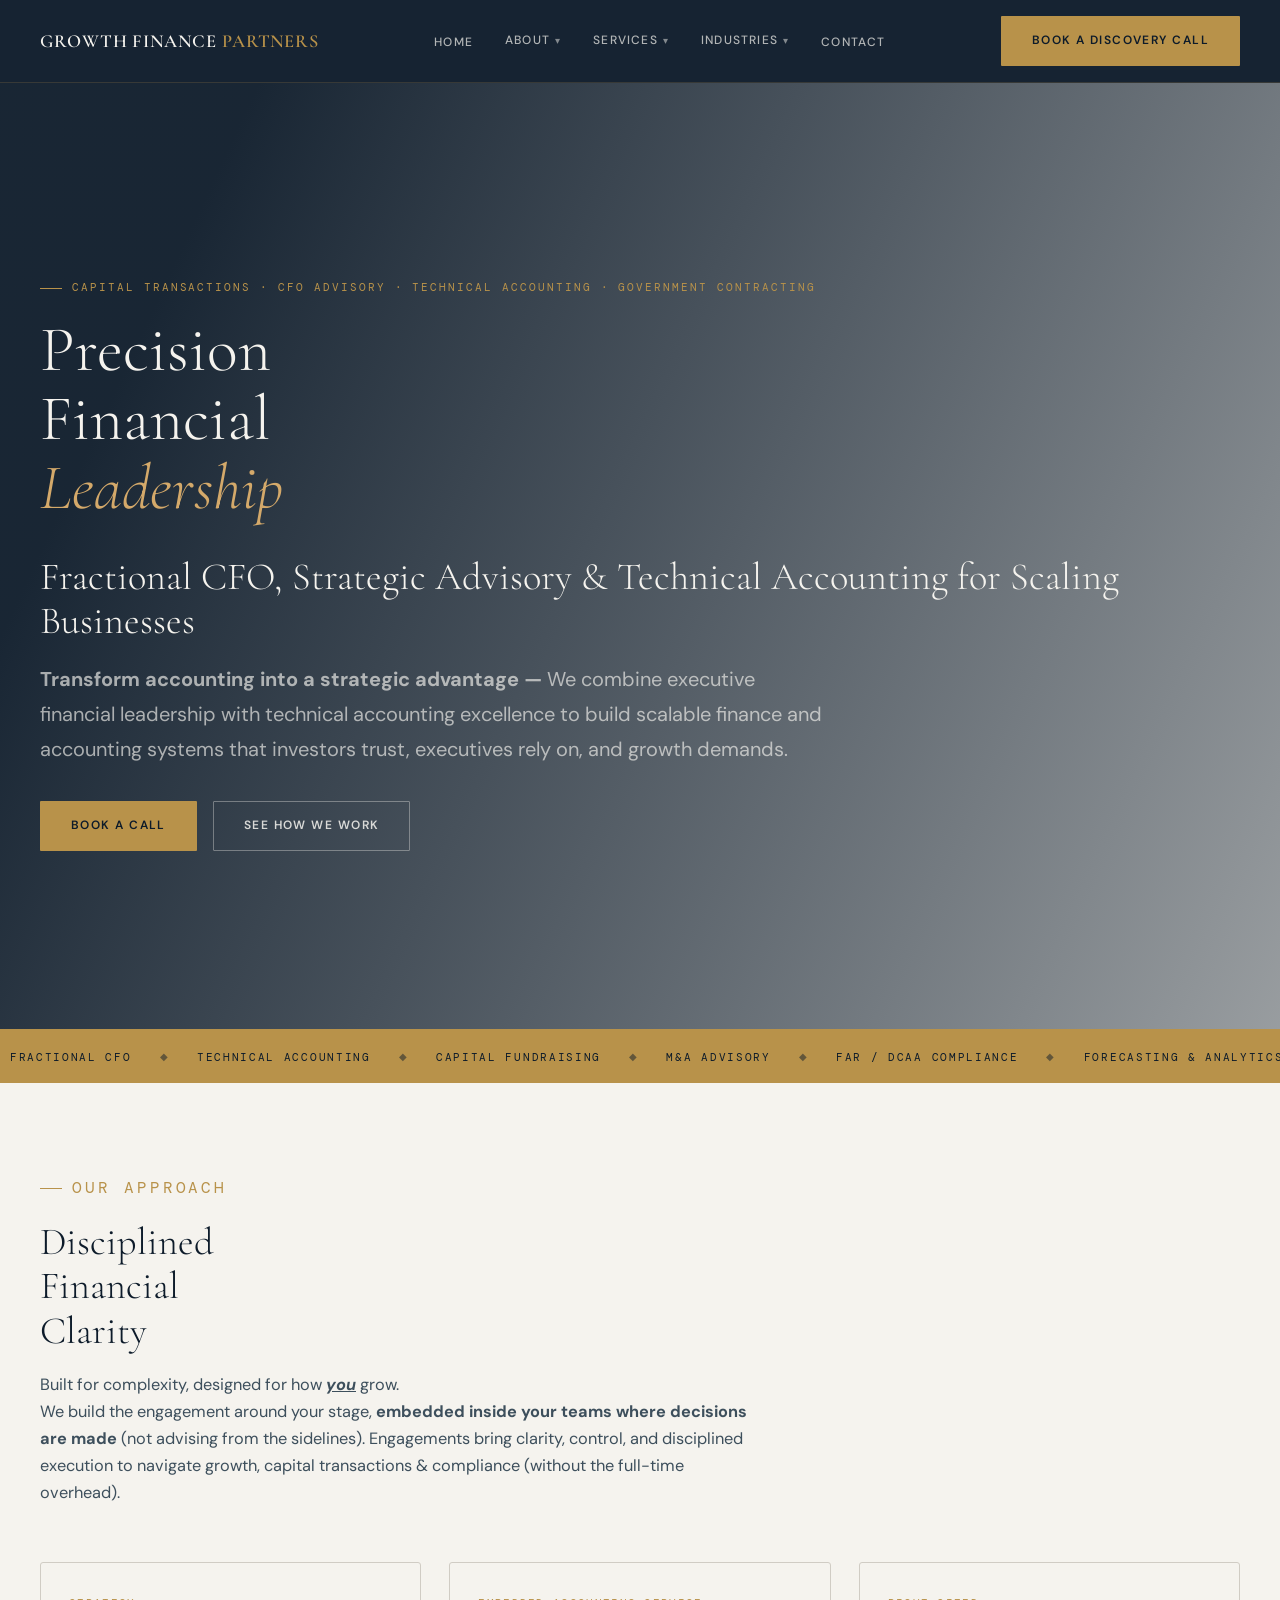
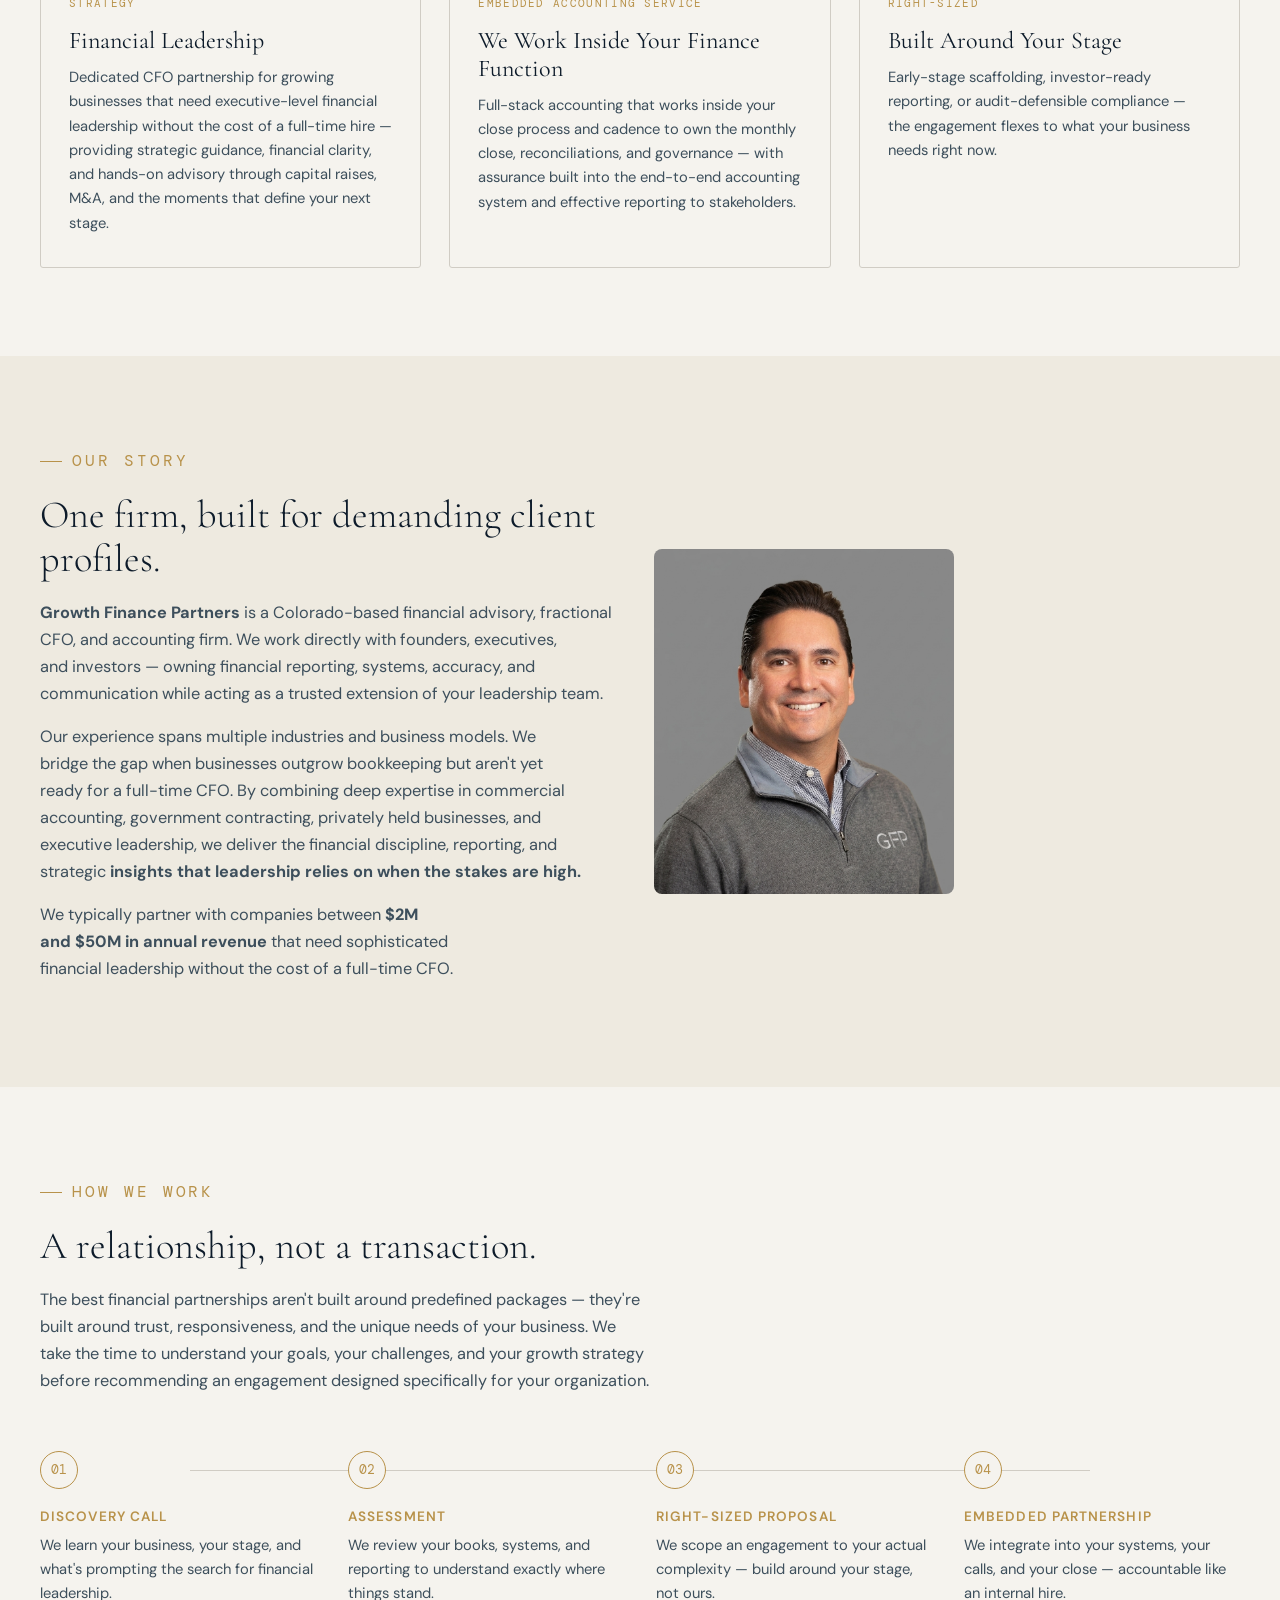
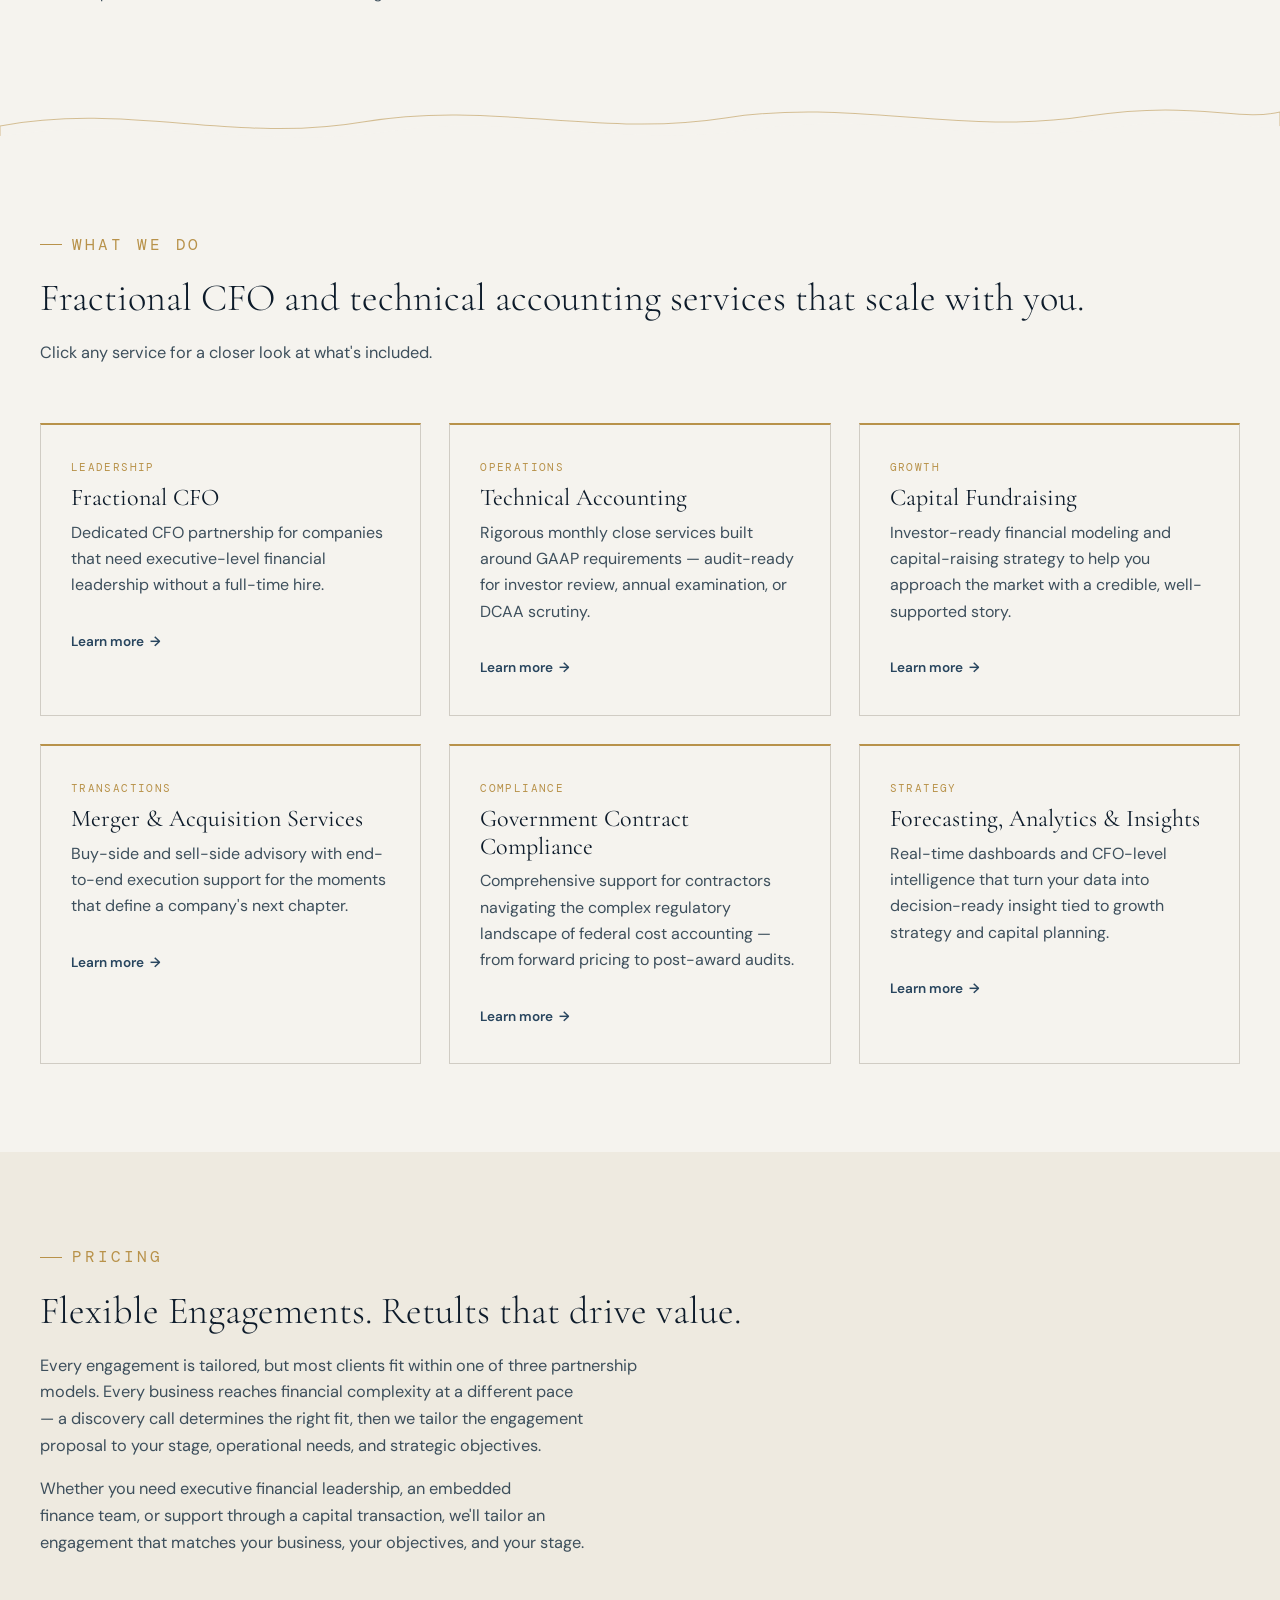
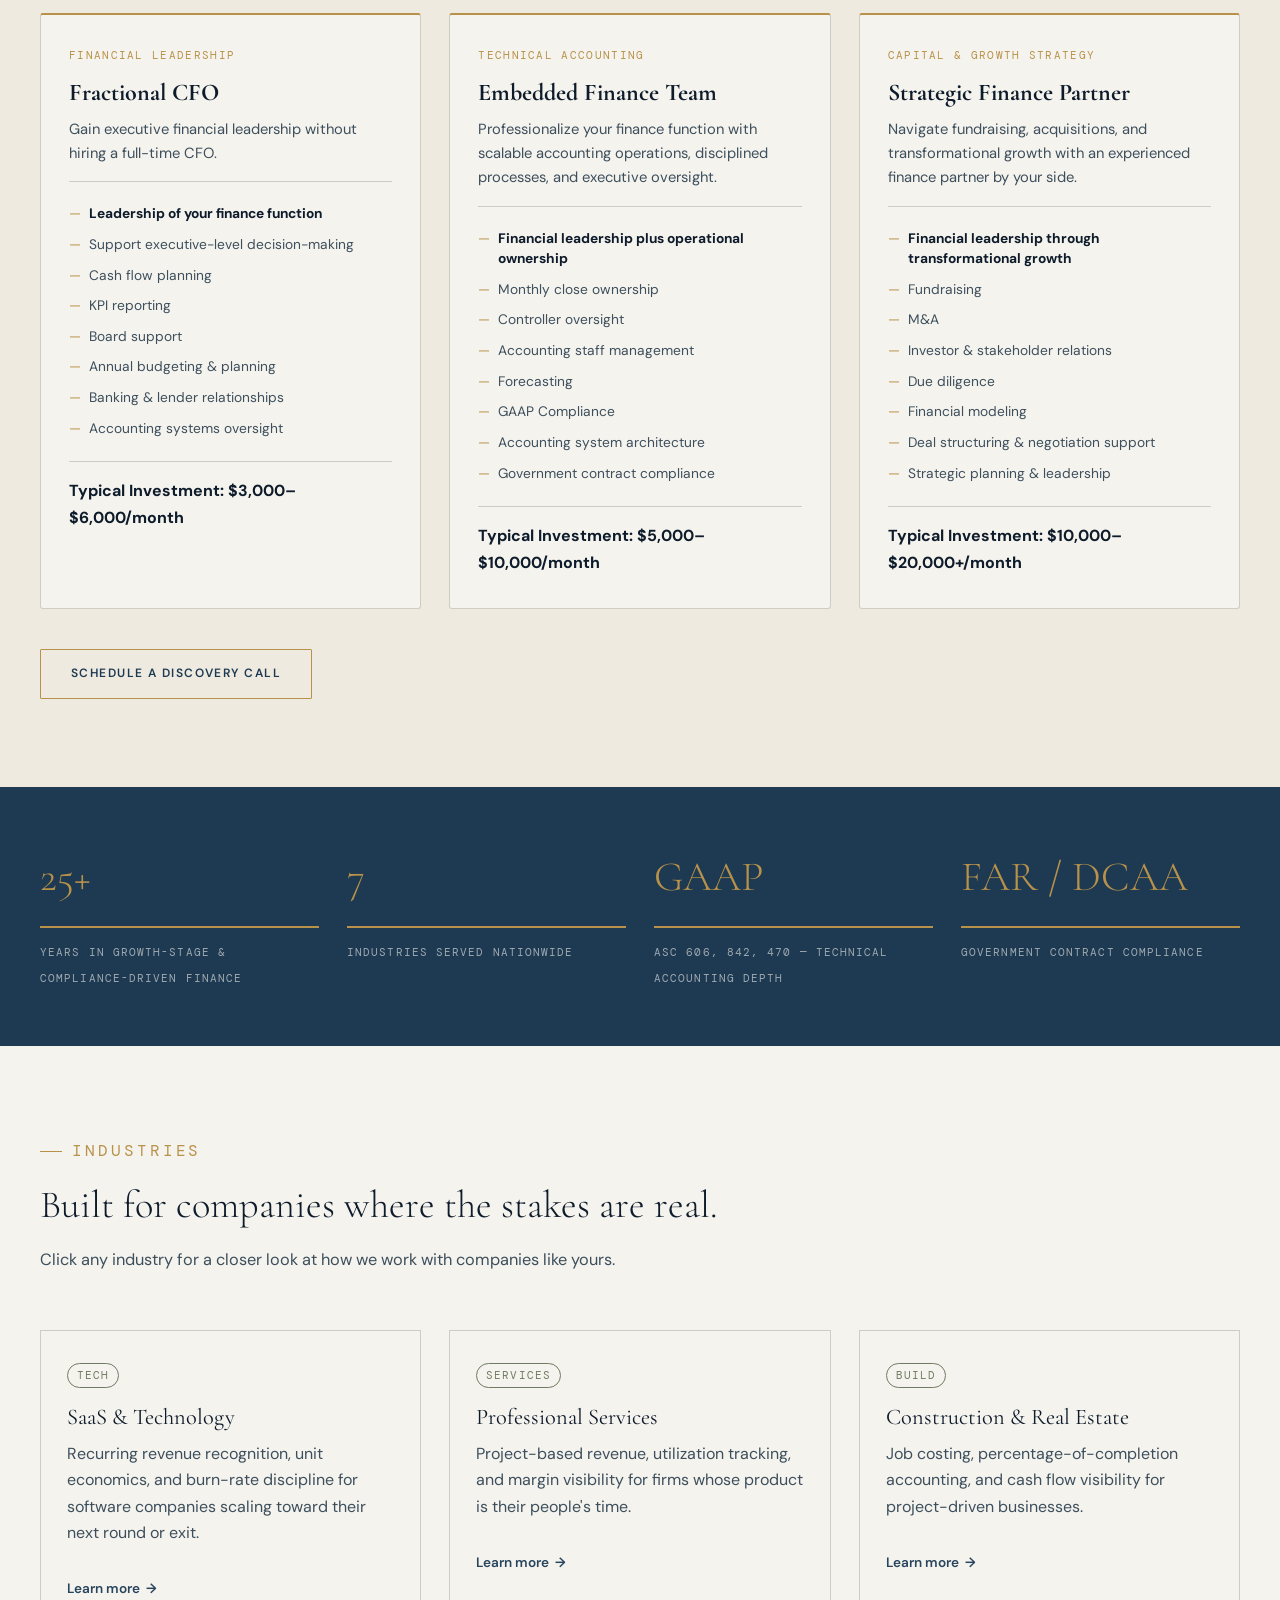
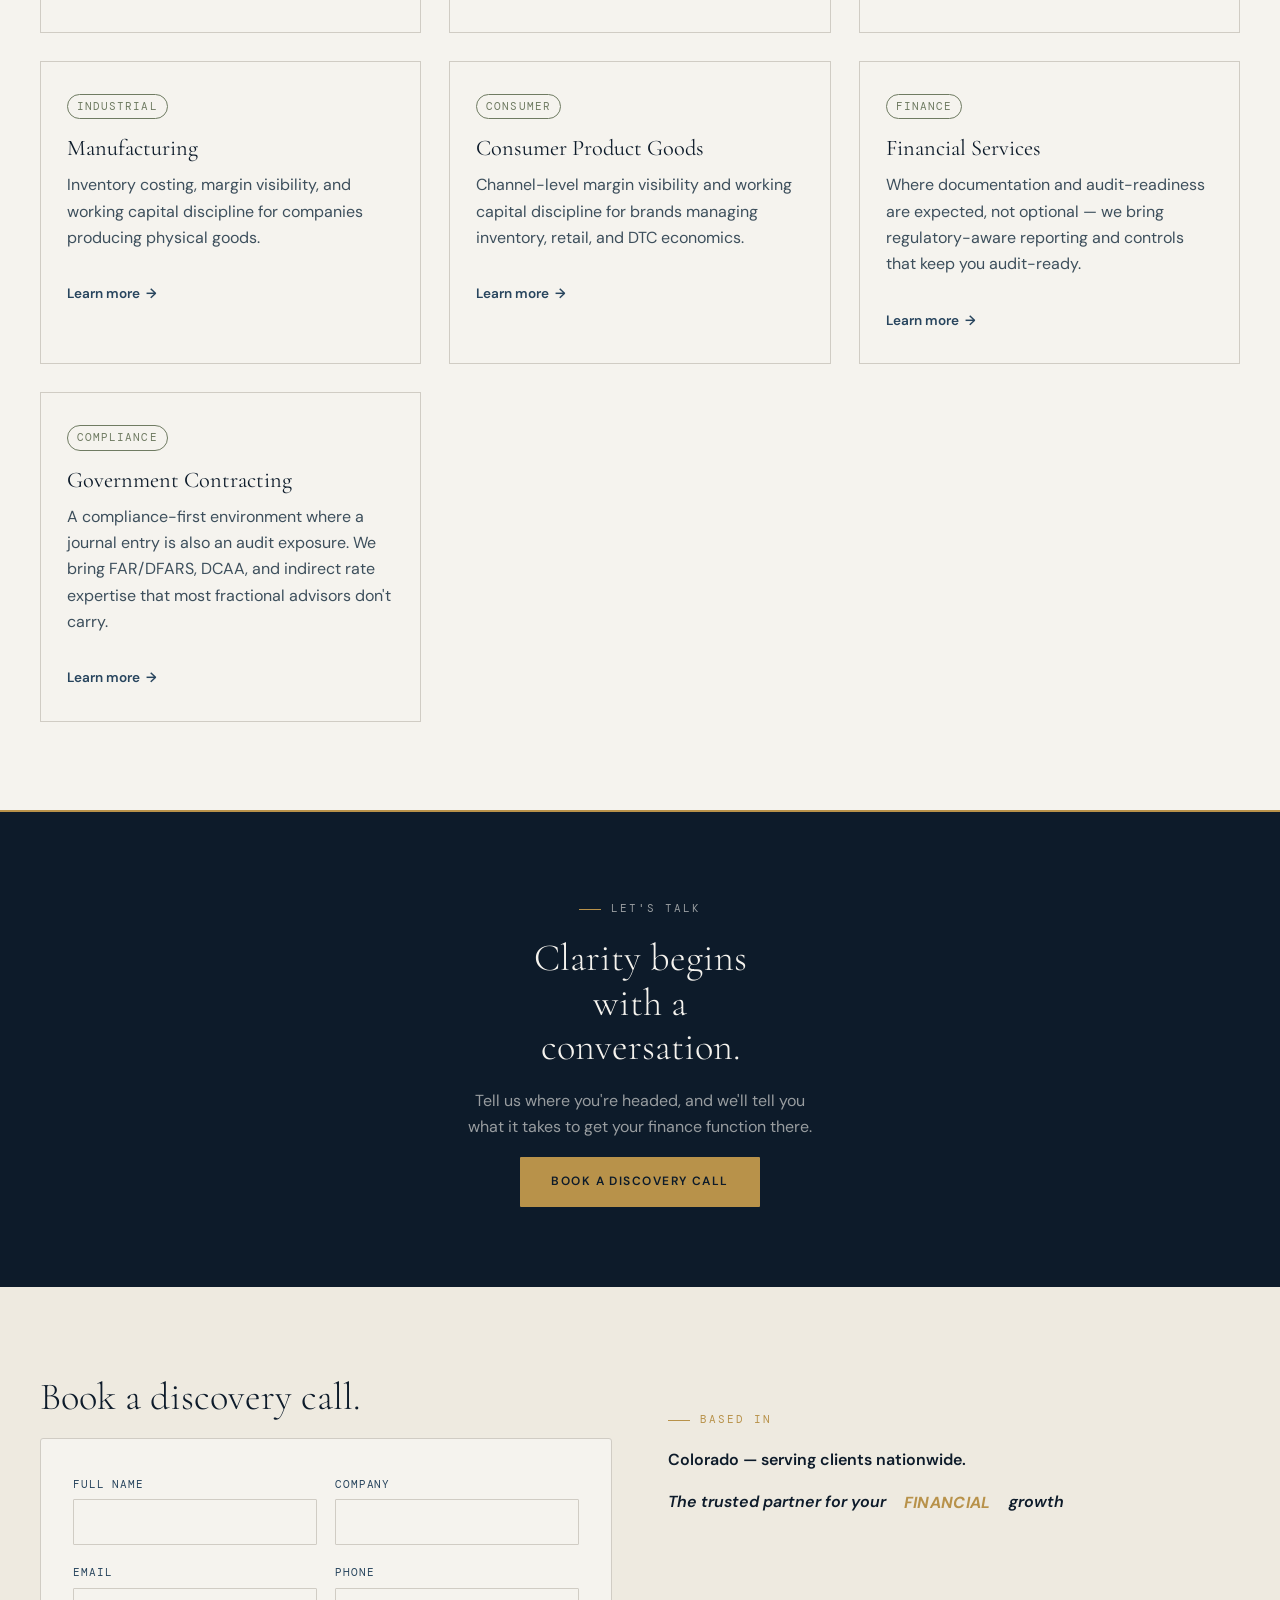
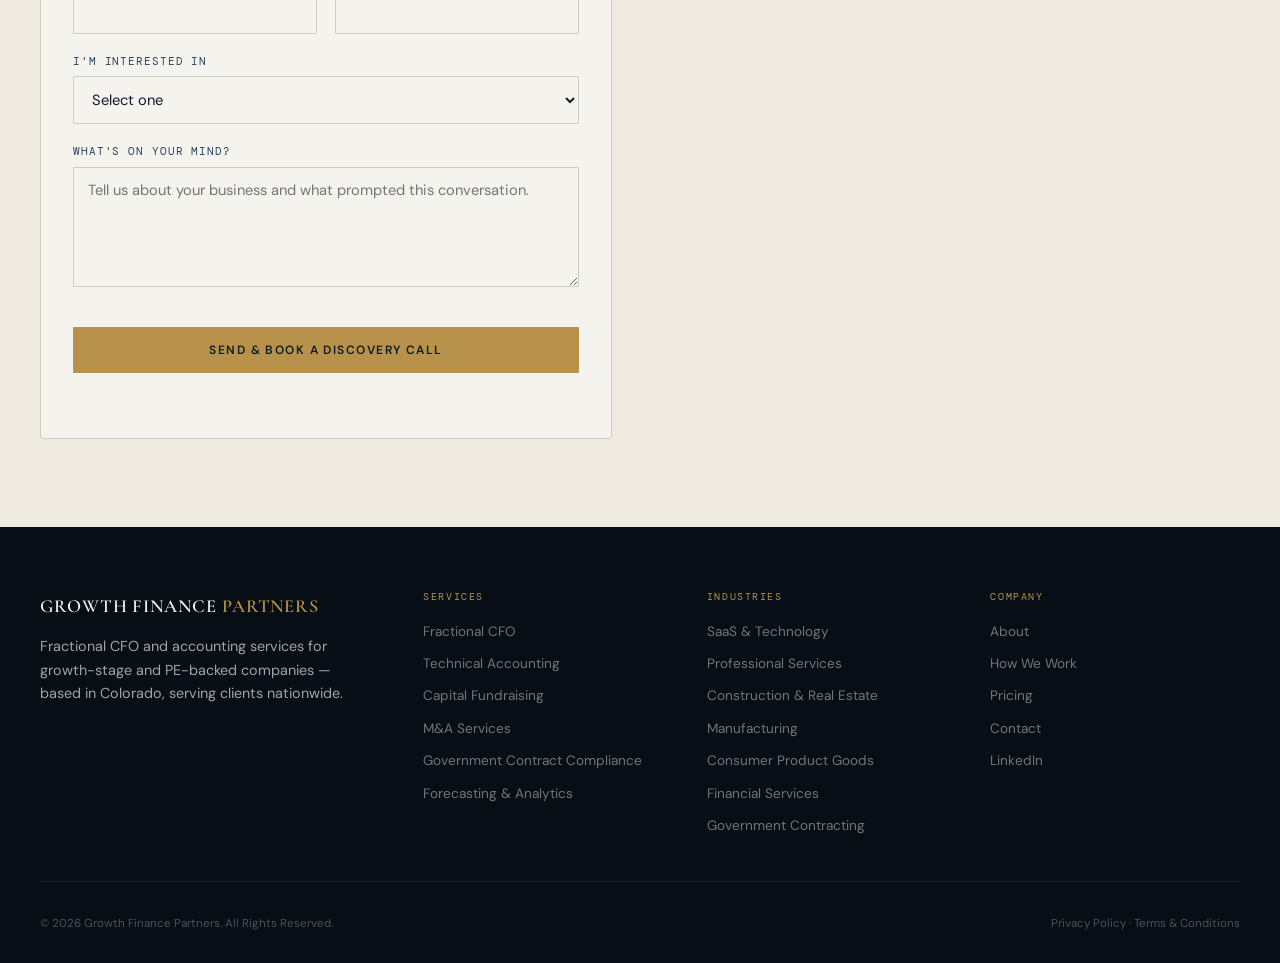
==== commit 2fce098e: "Fix HTML formatting in index.html" ====
--- a/index.html
+++ b/index.html
@@ -117,7 +117,7 @@
       <p class="eyebrow">Our Approach</p>
       <h2>Disciplined<br>Financial<br>Clarity</h2>
       <p>Built for complexity, designed for how <strong><u><i>you</i></u></strong> grow.<br>We build the engagement around your stage, <strong>embedded inside your teams where decisions are made</strong> (not advising from the sidelines).
-      <br>Engagements bring clarity, control, and disciplined execution to navigate growth, capital transactions & compliance (without the full-time overhead).</p>
+      Engagements bring clarity, control, and disciplined execution to navigate growth, capital transactions & compliance (without the full-time overhead).</p>
     </div>
     <div class="grid grid-3">
       <div class="card">
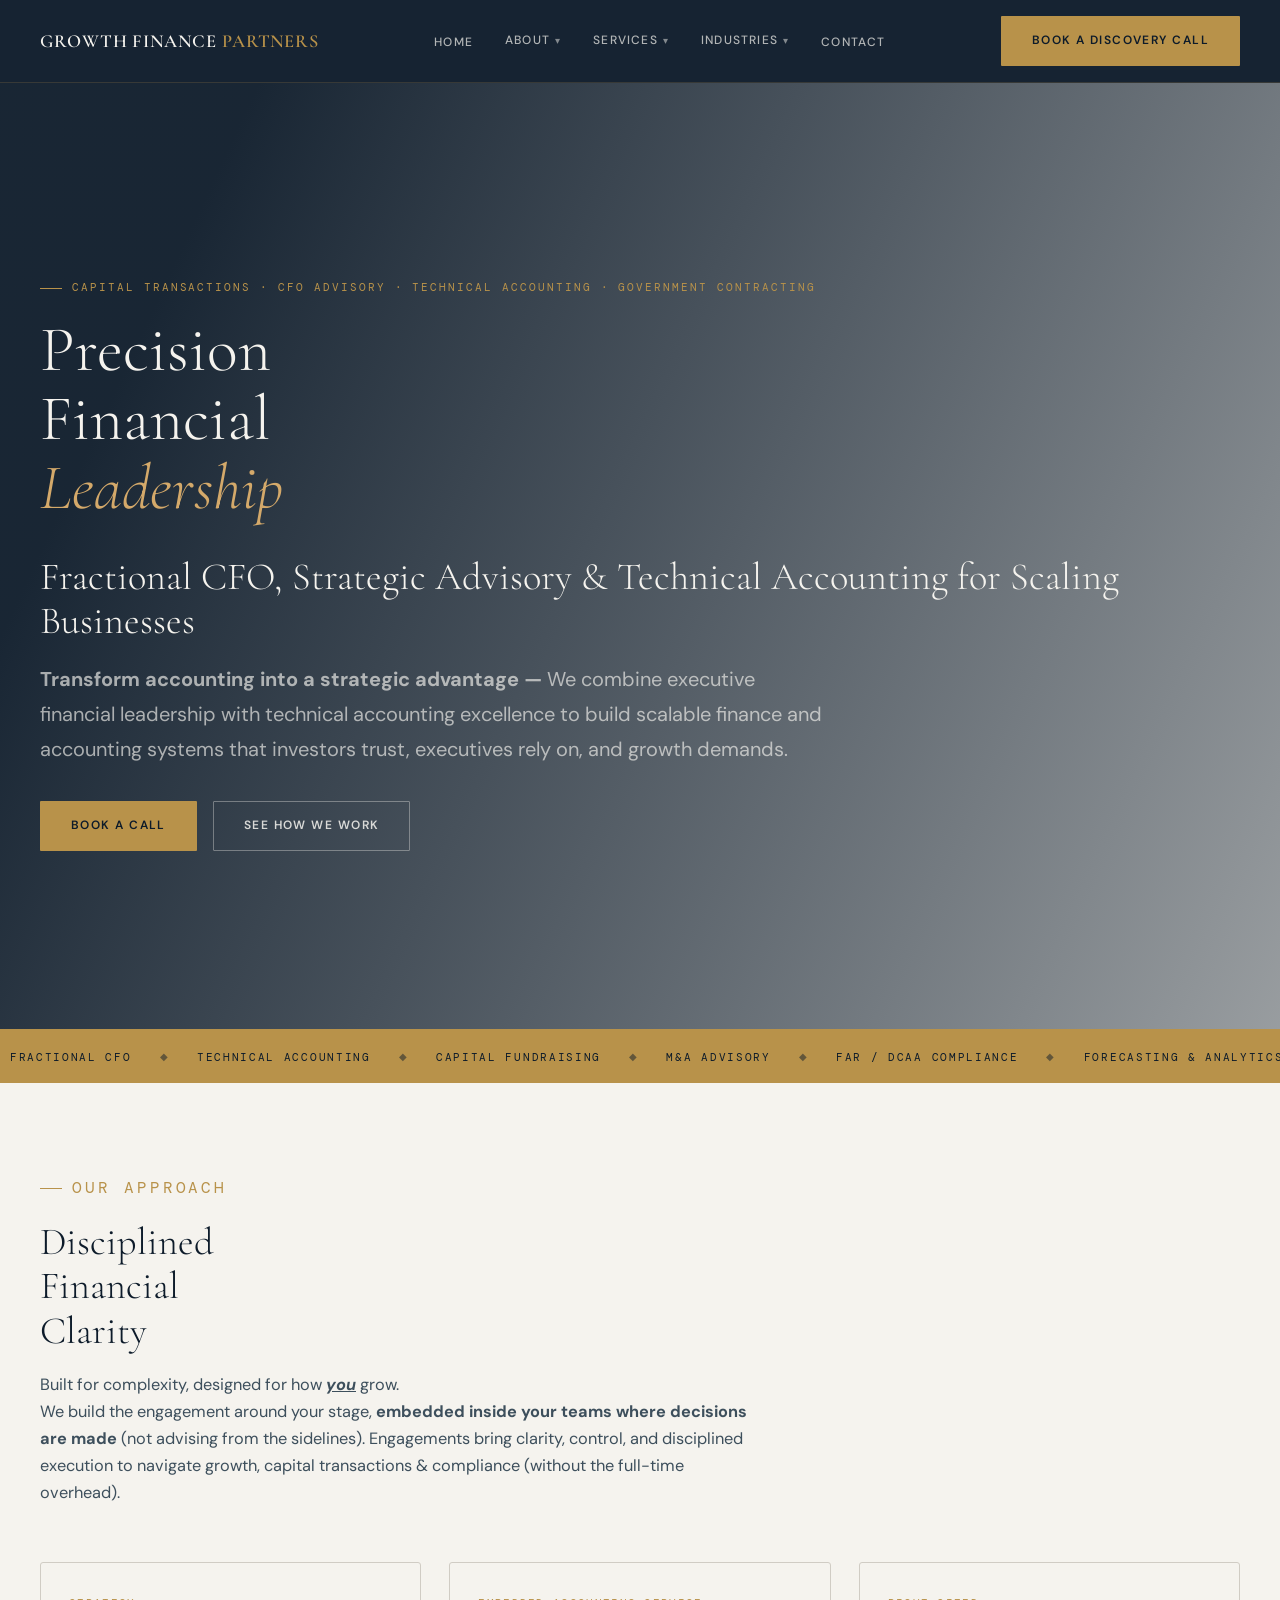
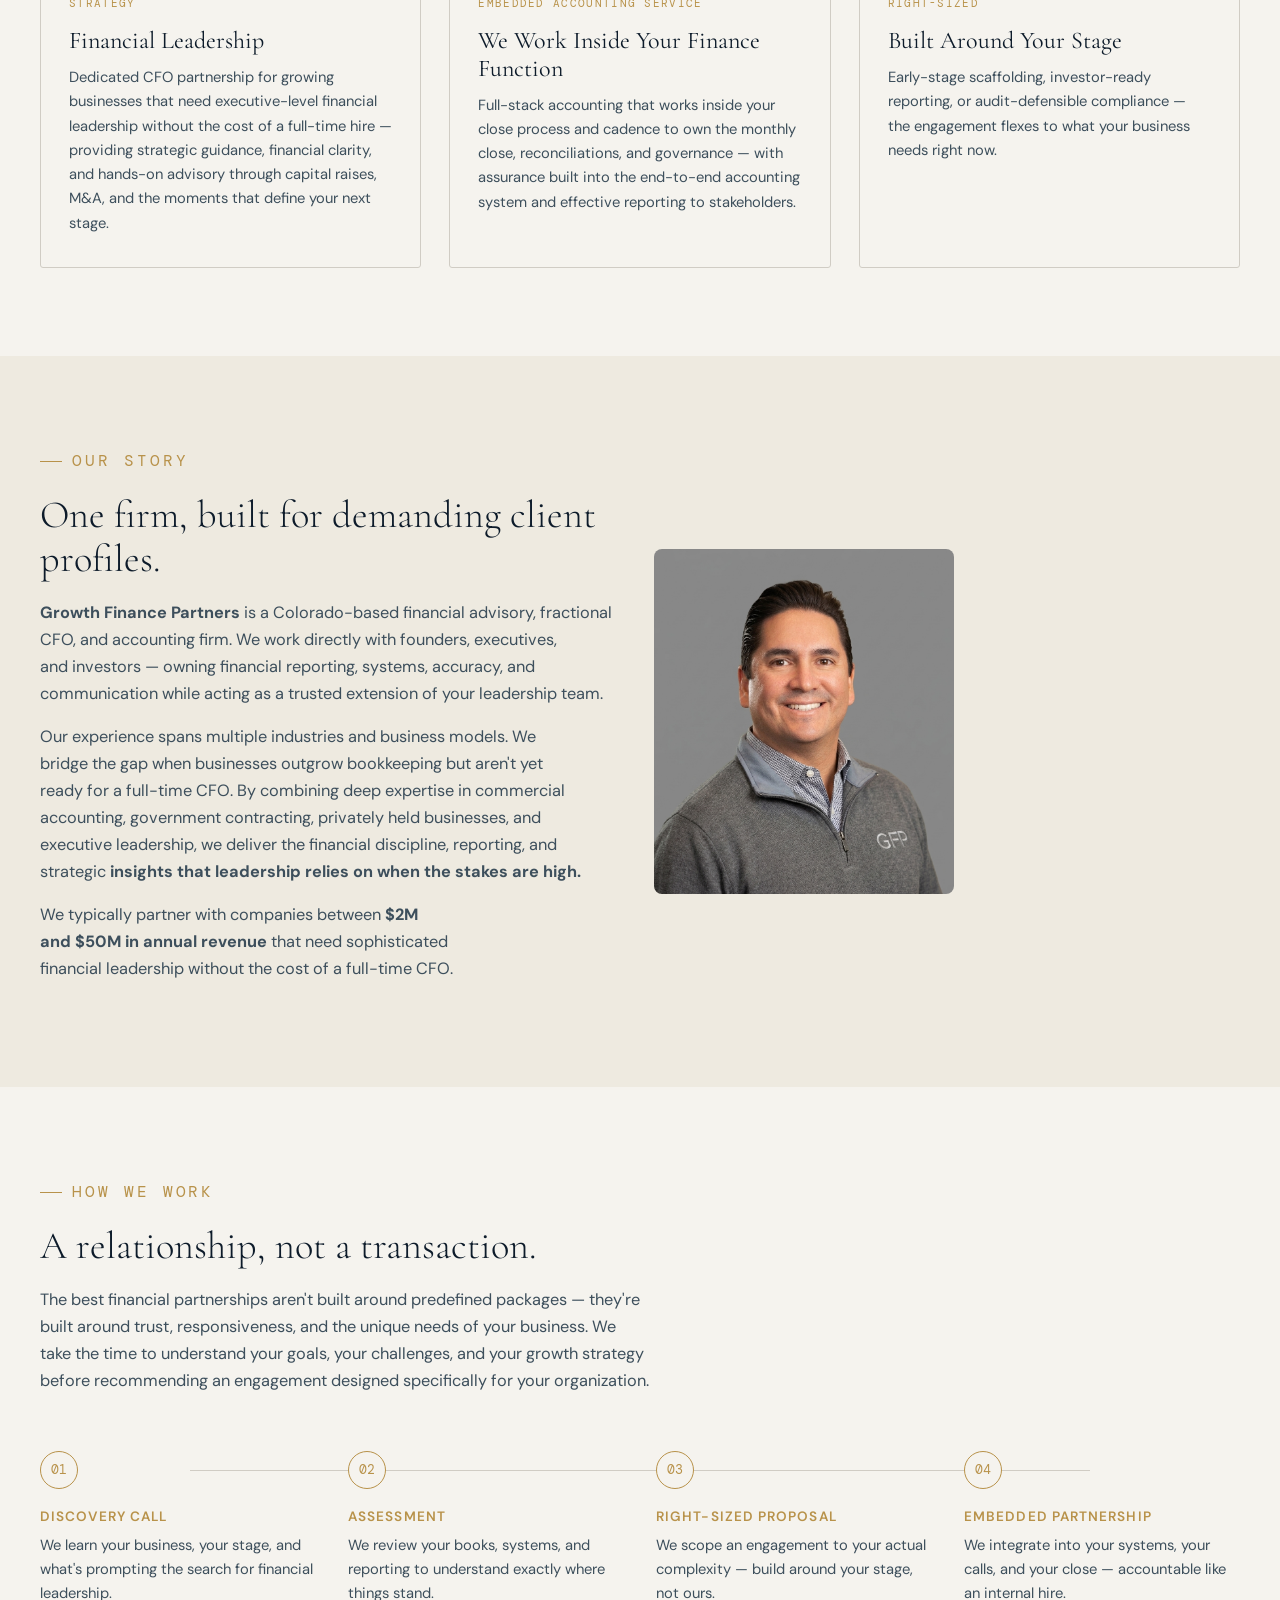
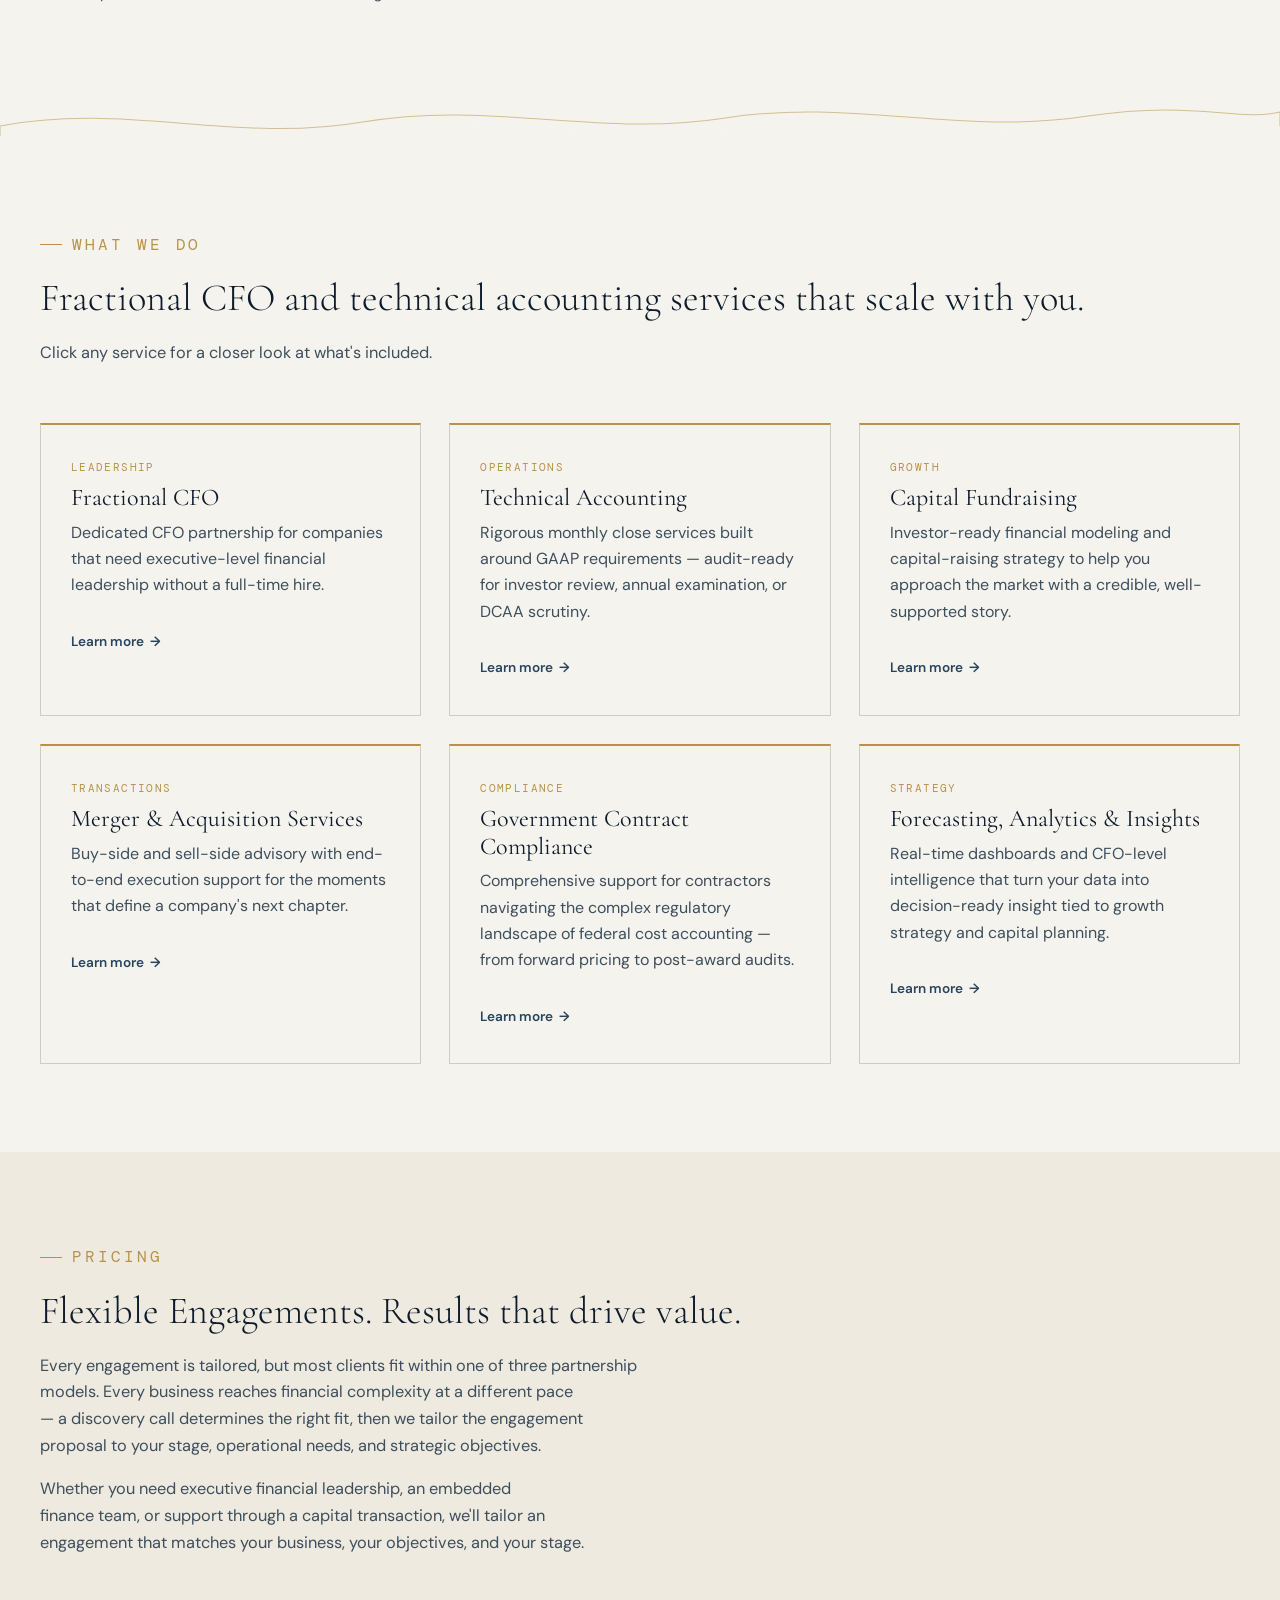
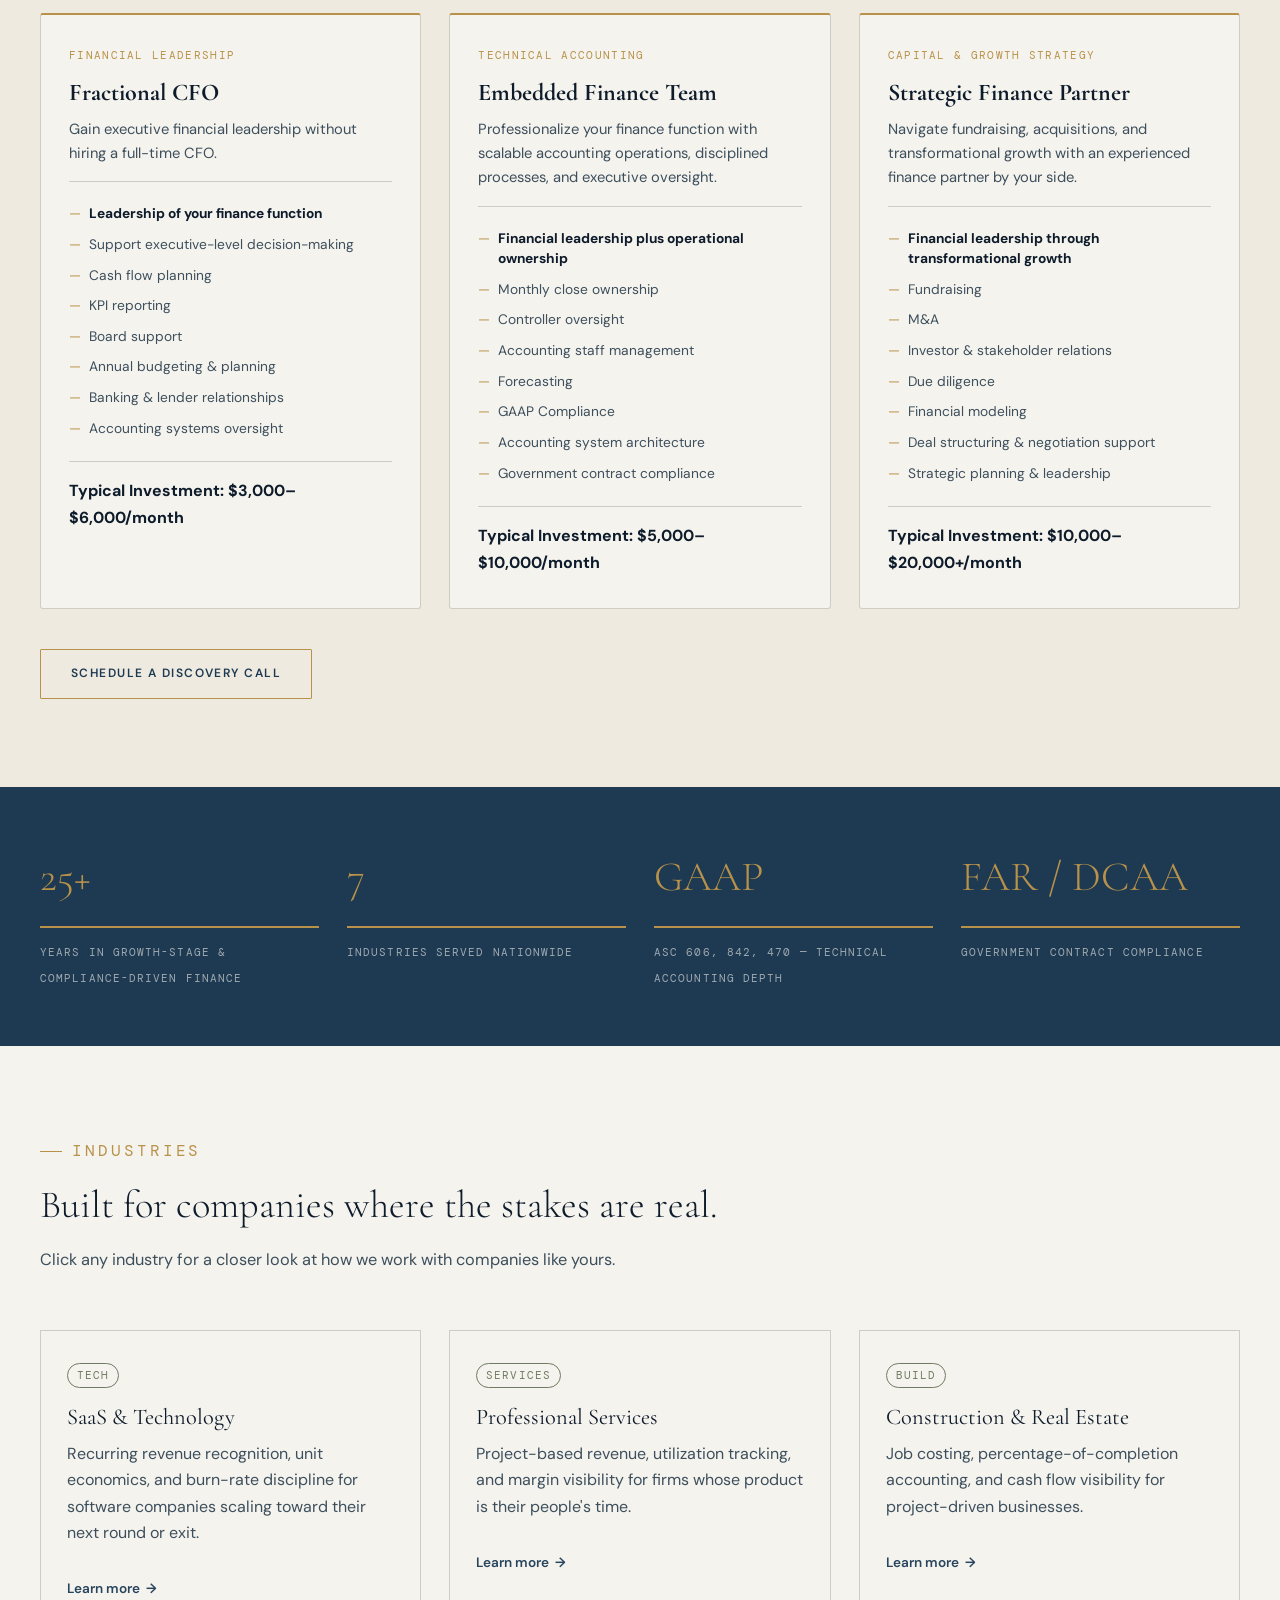
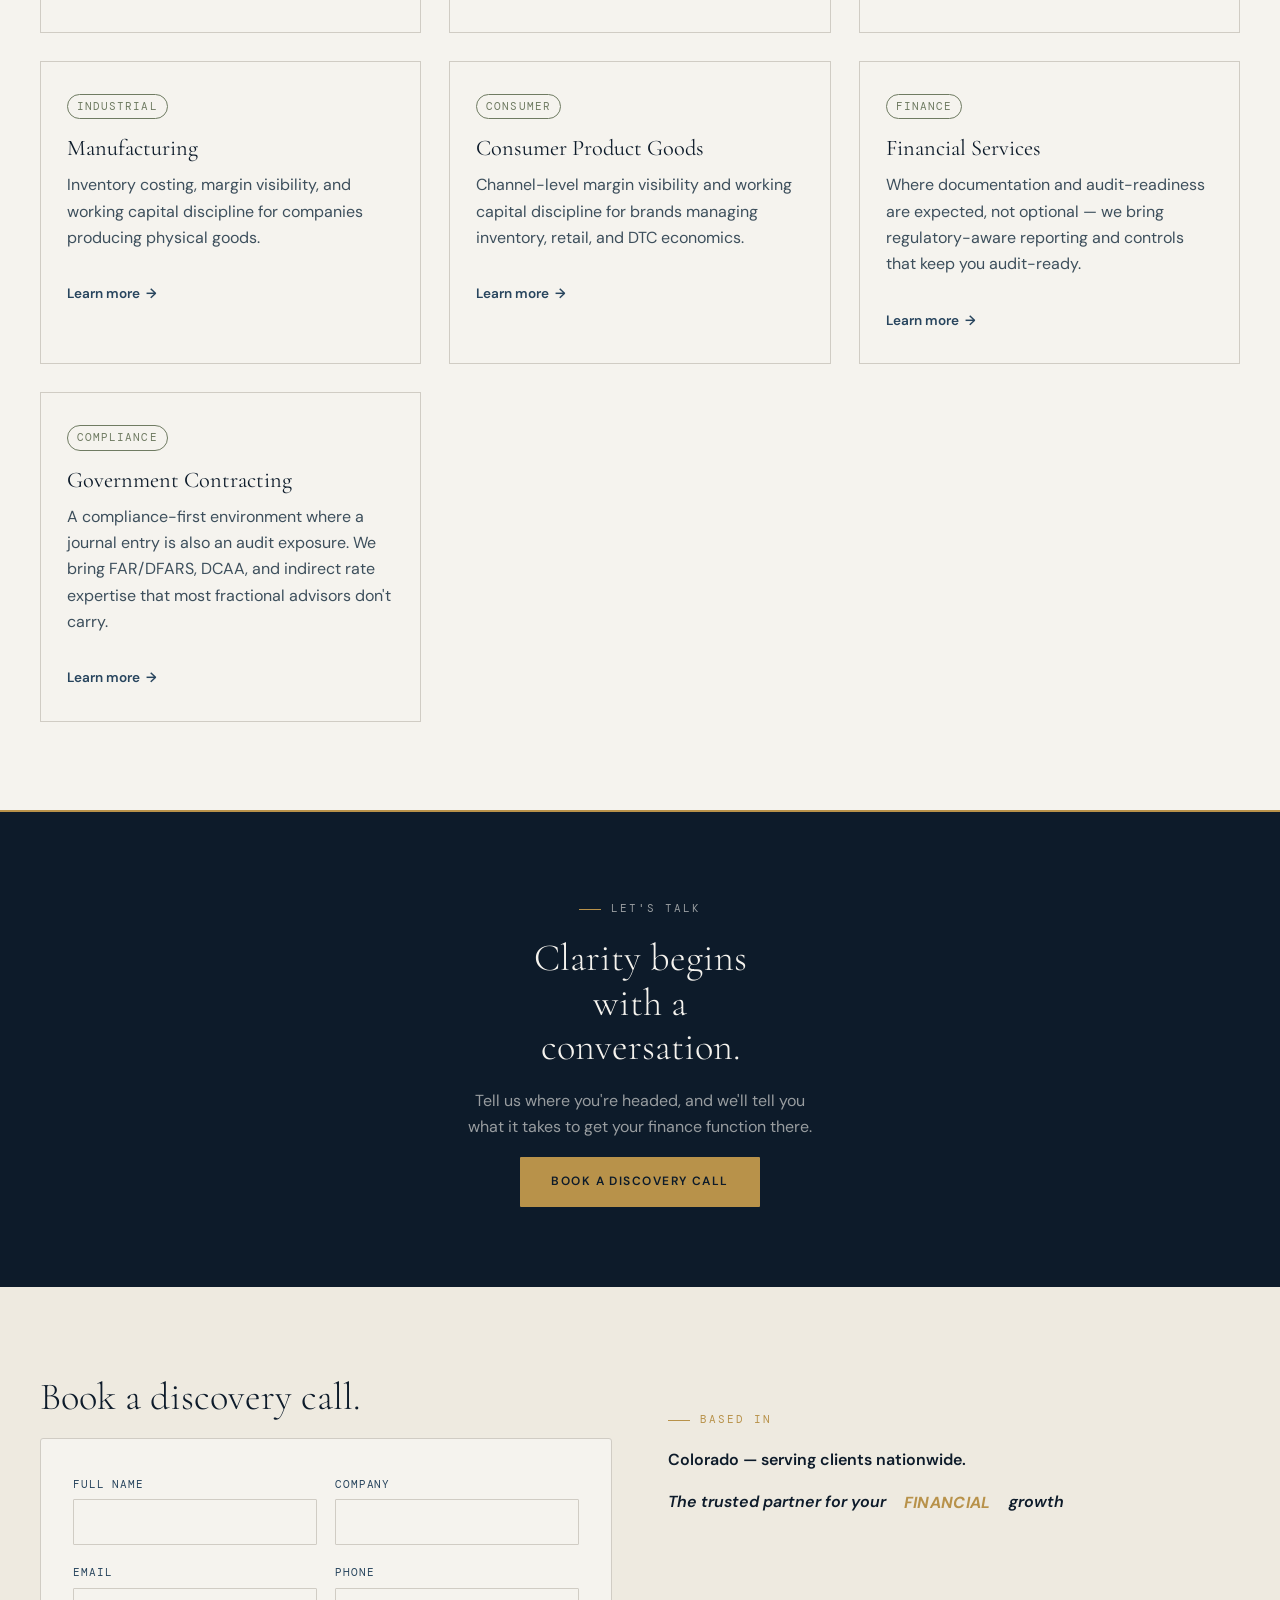
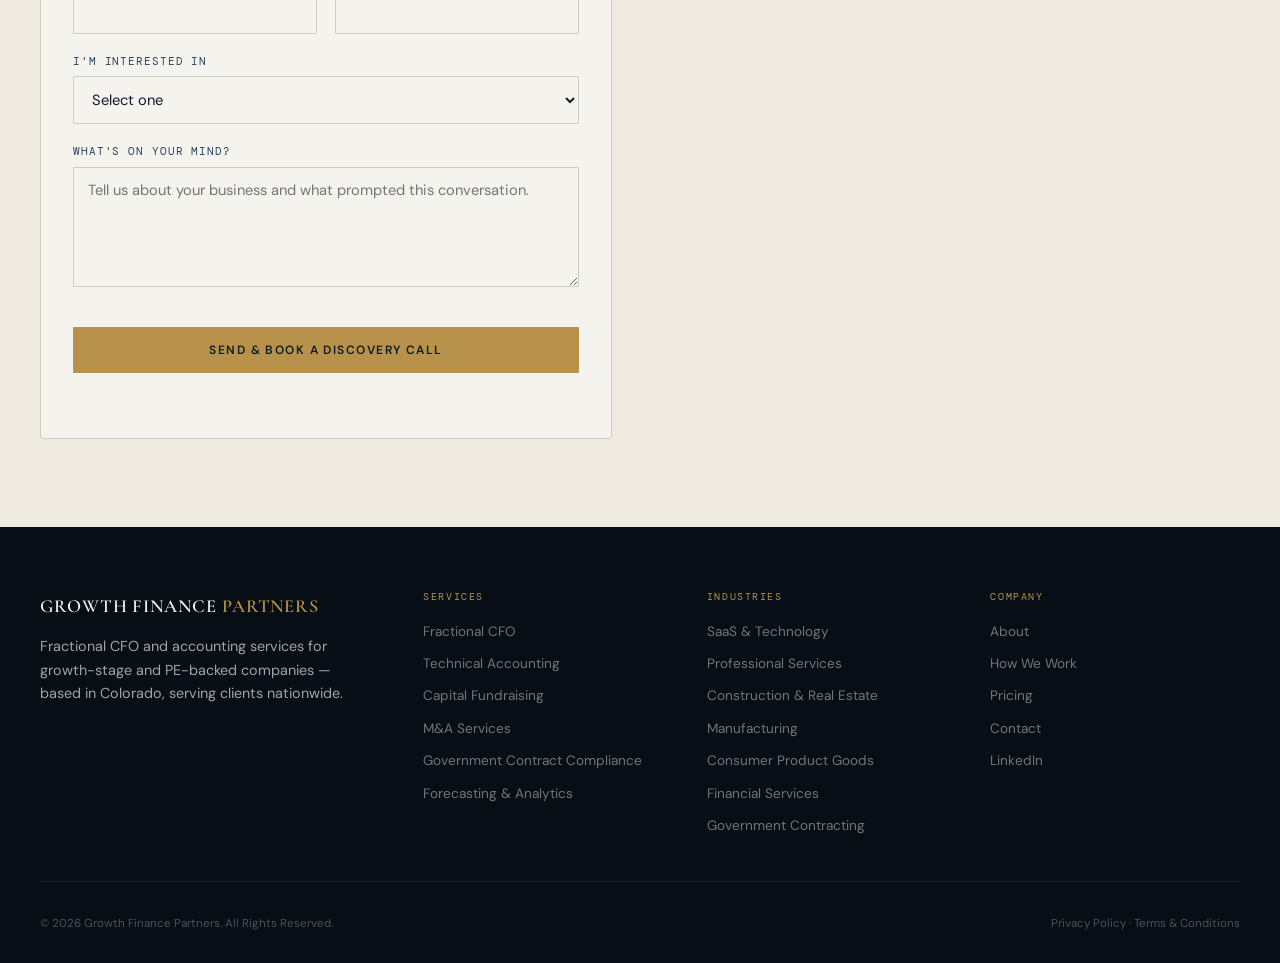
==== commit c1b35352: "Fix typo in pricing section heading" ====
--- a/index.html
+++ b/index.html
@@ -255,7 +255,7 @@
   <div class="container">
     <div class="section-head">
       <p class="eyebrow">Pricing</p>
-      <h2 class="nowrap-desktop">Flexible Engagements. Retults that drive value.</h2>
+      <h2 class="nowrap-desktop">Flexible Engagements. Results that drive value.</h2>
       <p>Every engagement is tailored, but most clients fit within one of three partnership models. Every business reaches financial complexity at a different pace — a discovery call determines the right fit, then we tailor the engagement proposal to your stage, operational needs, and strategic objectives.</p>
       <p>Whether you need executive financial leadership, an embedded finance team, or support through a capital transaction, we'll tailor an engagement that matches your business, your objectives, and your stage.</p>
     </div>
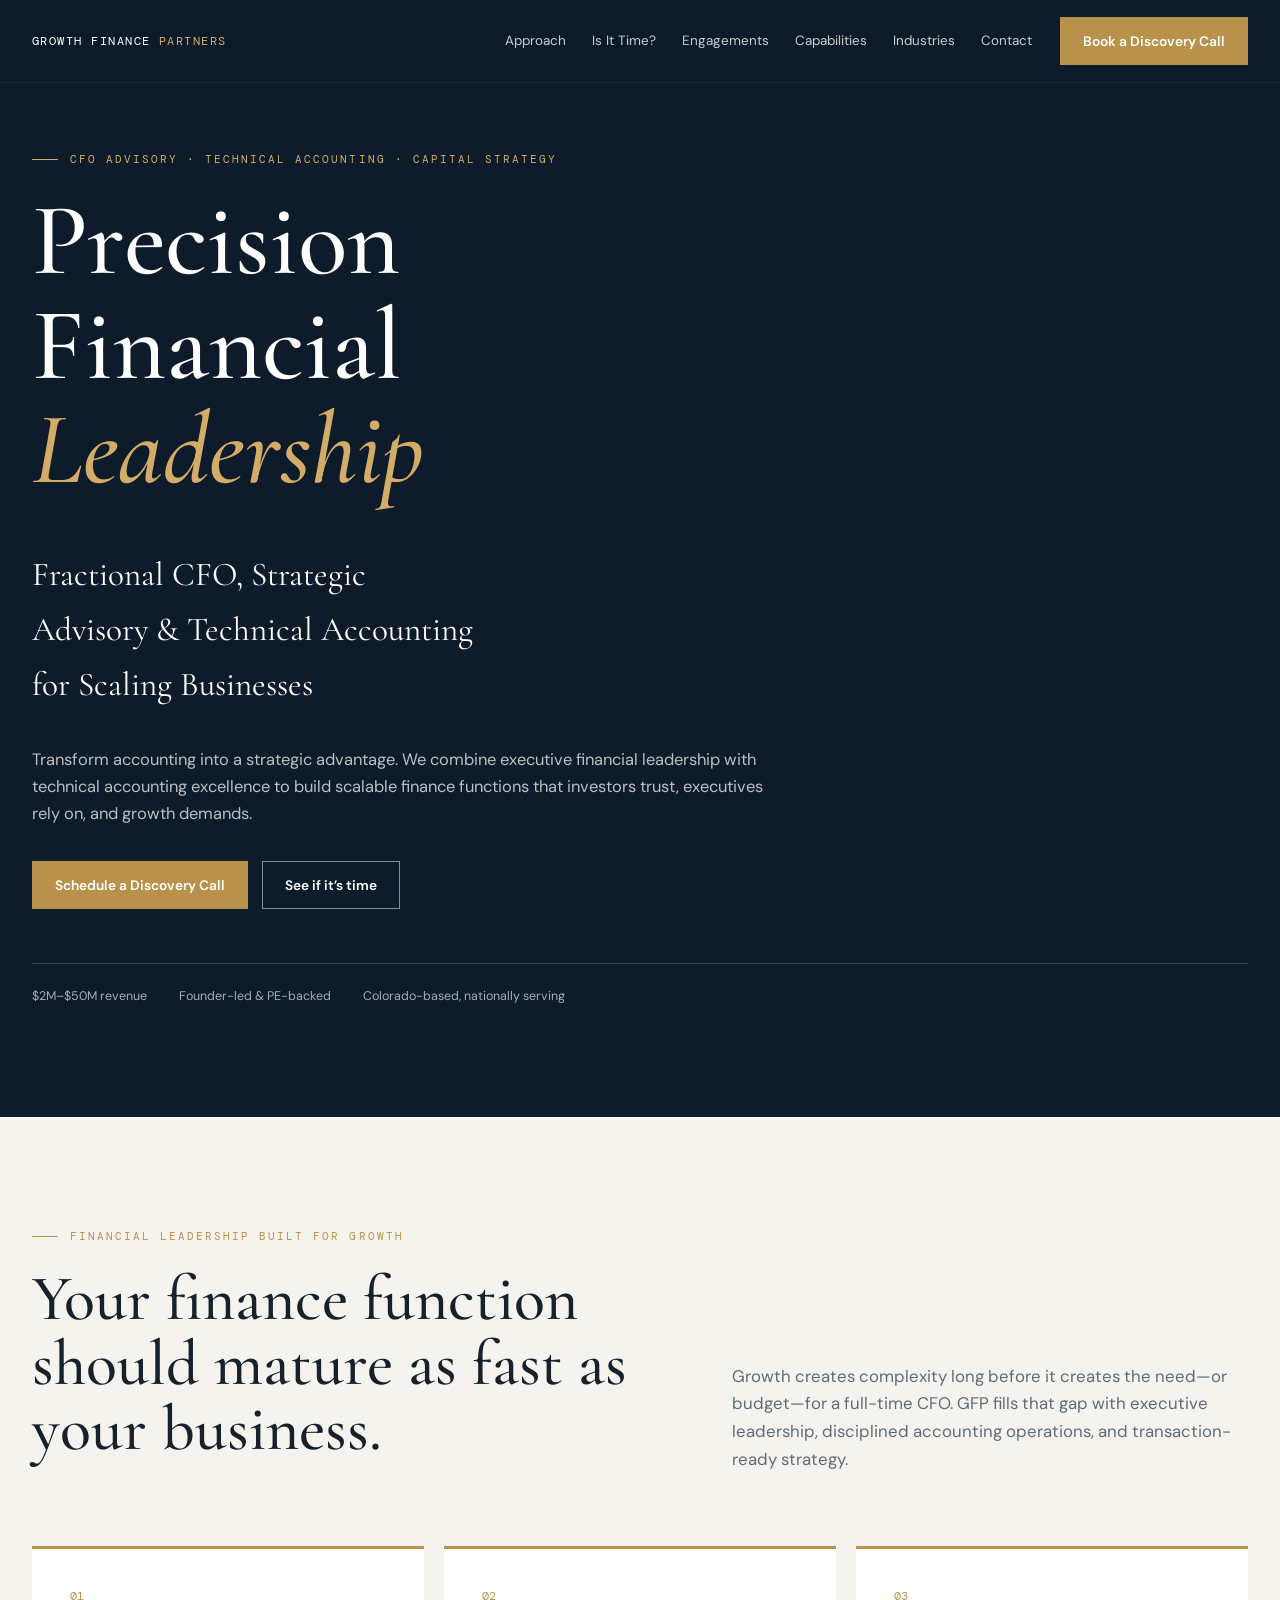
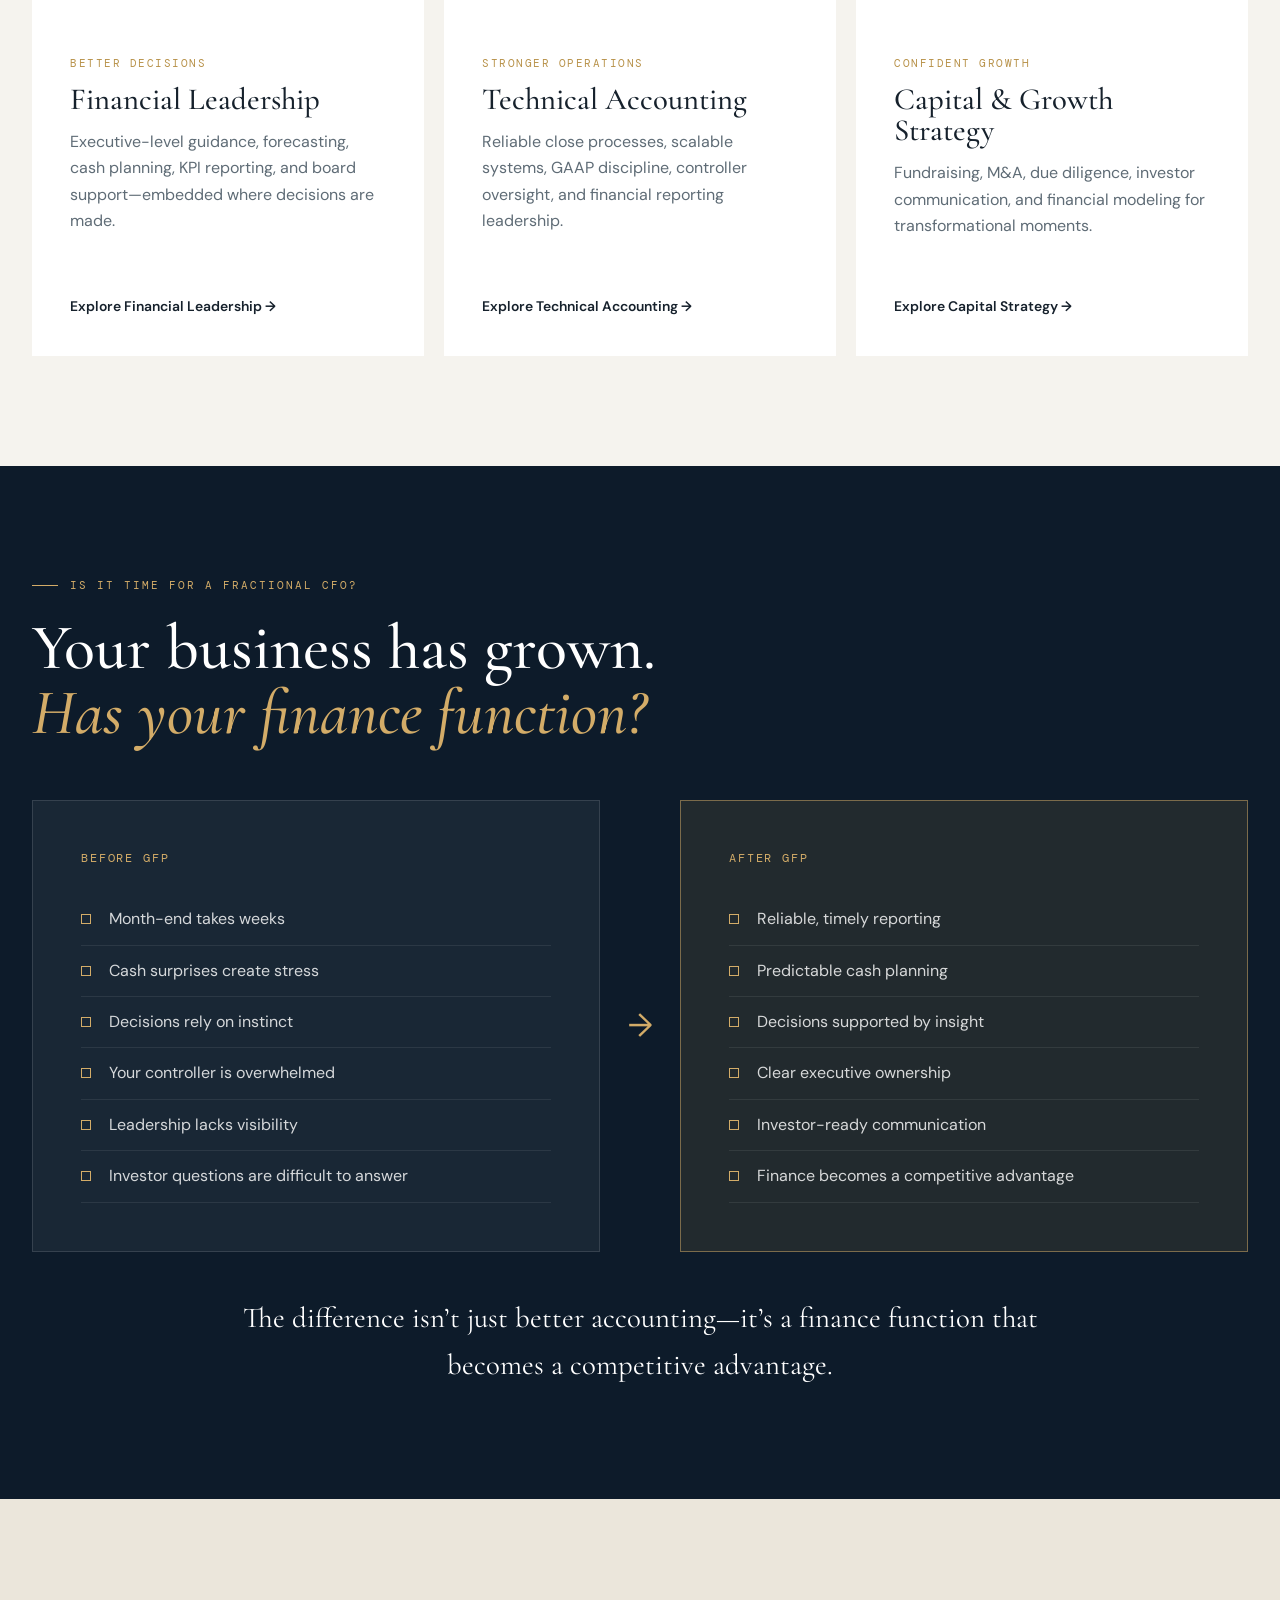
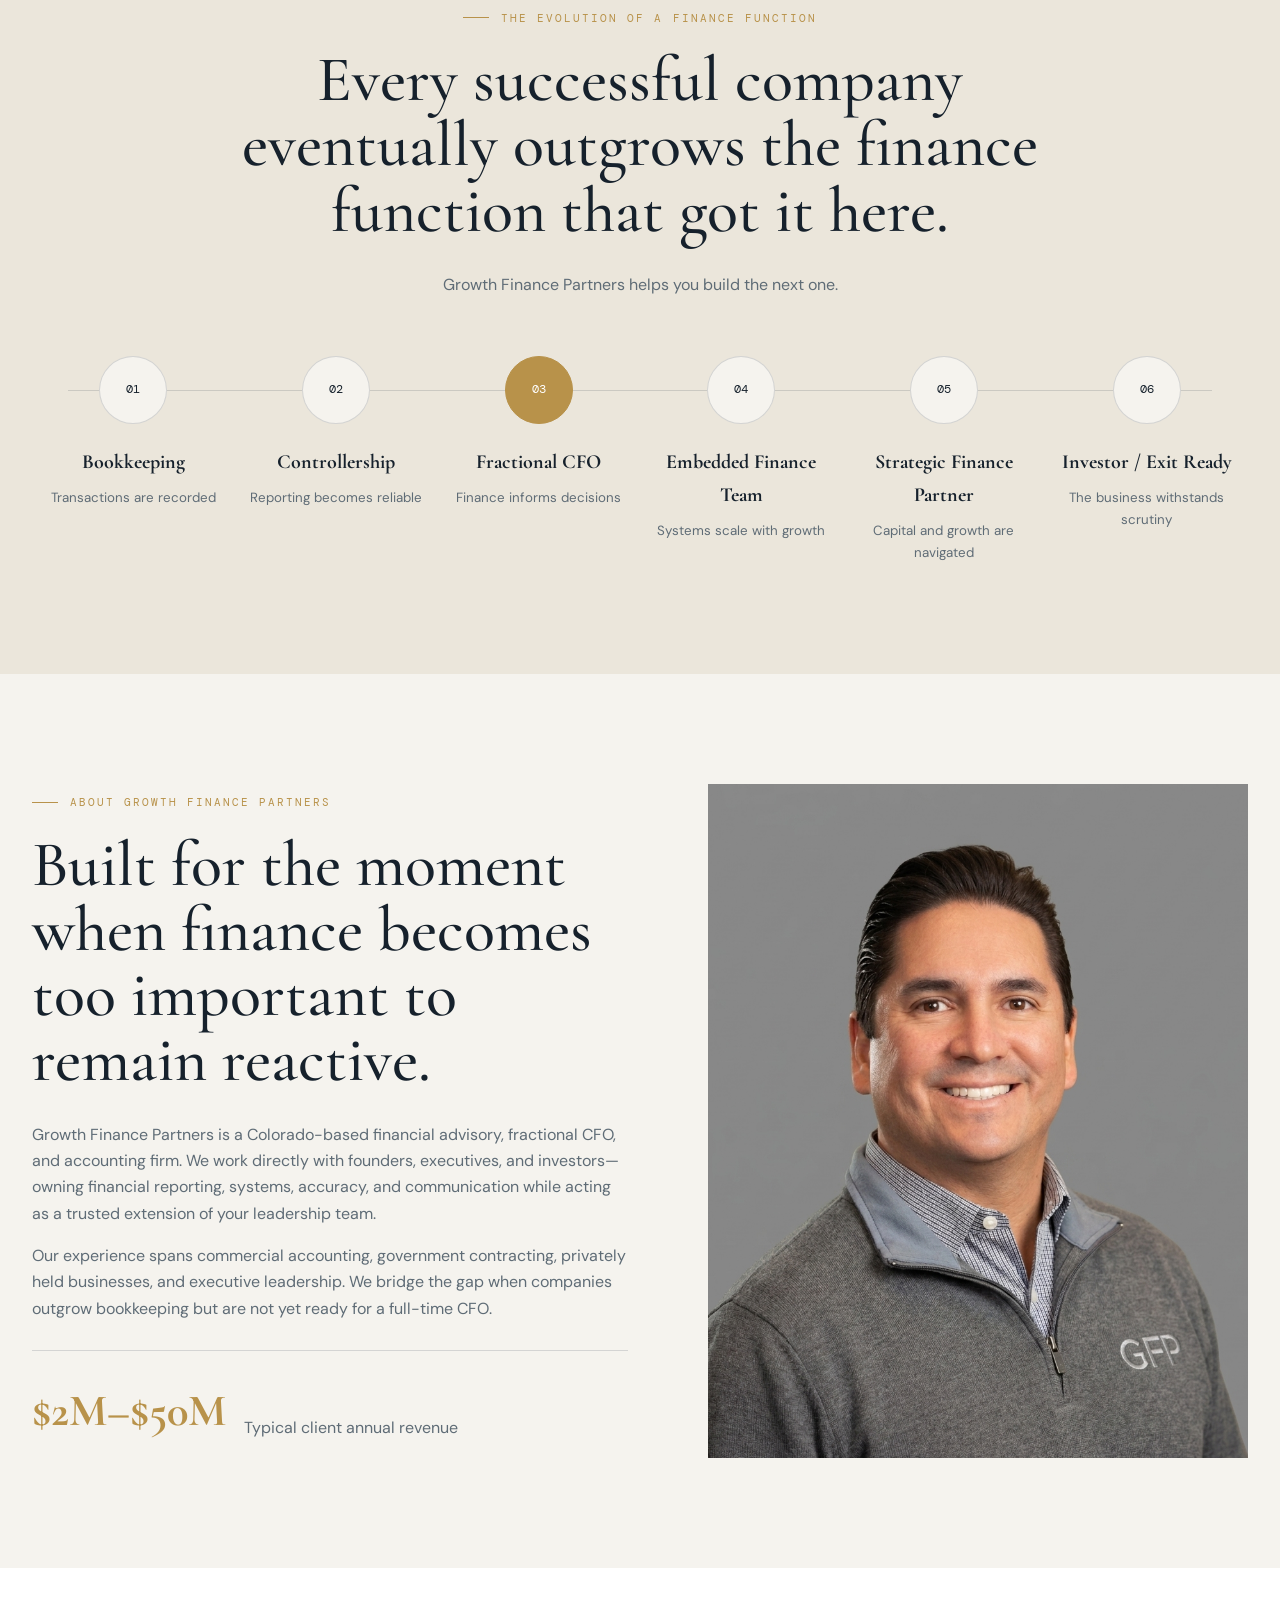
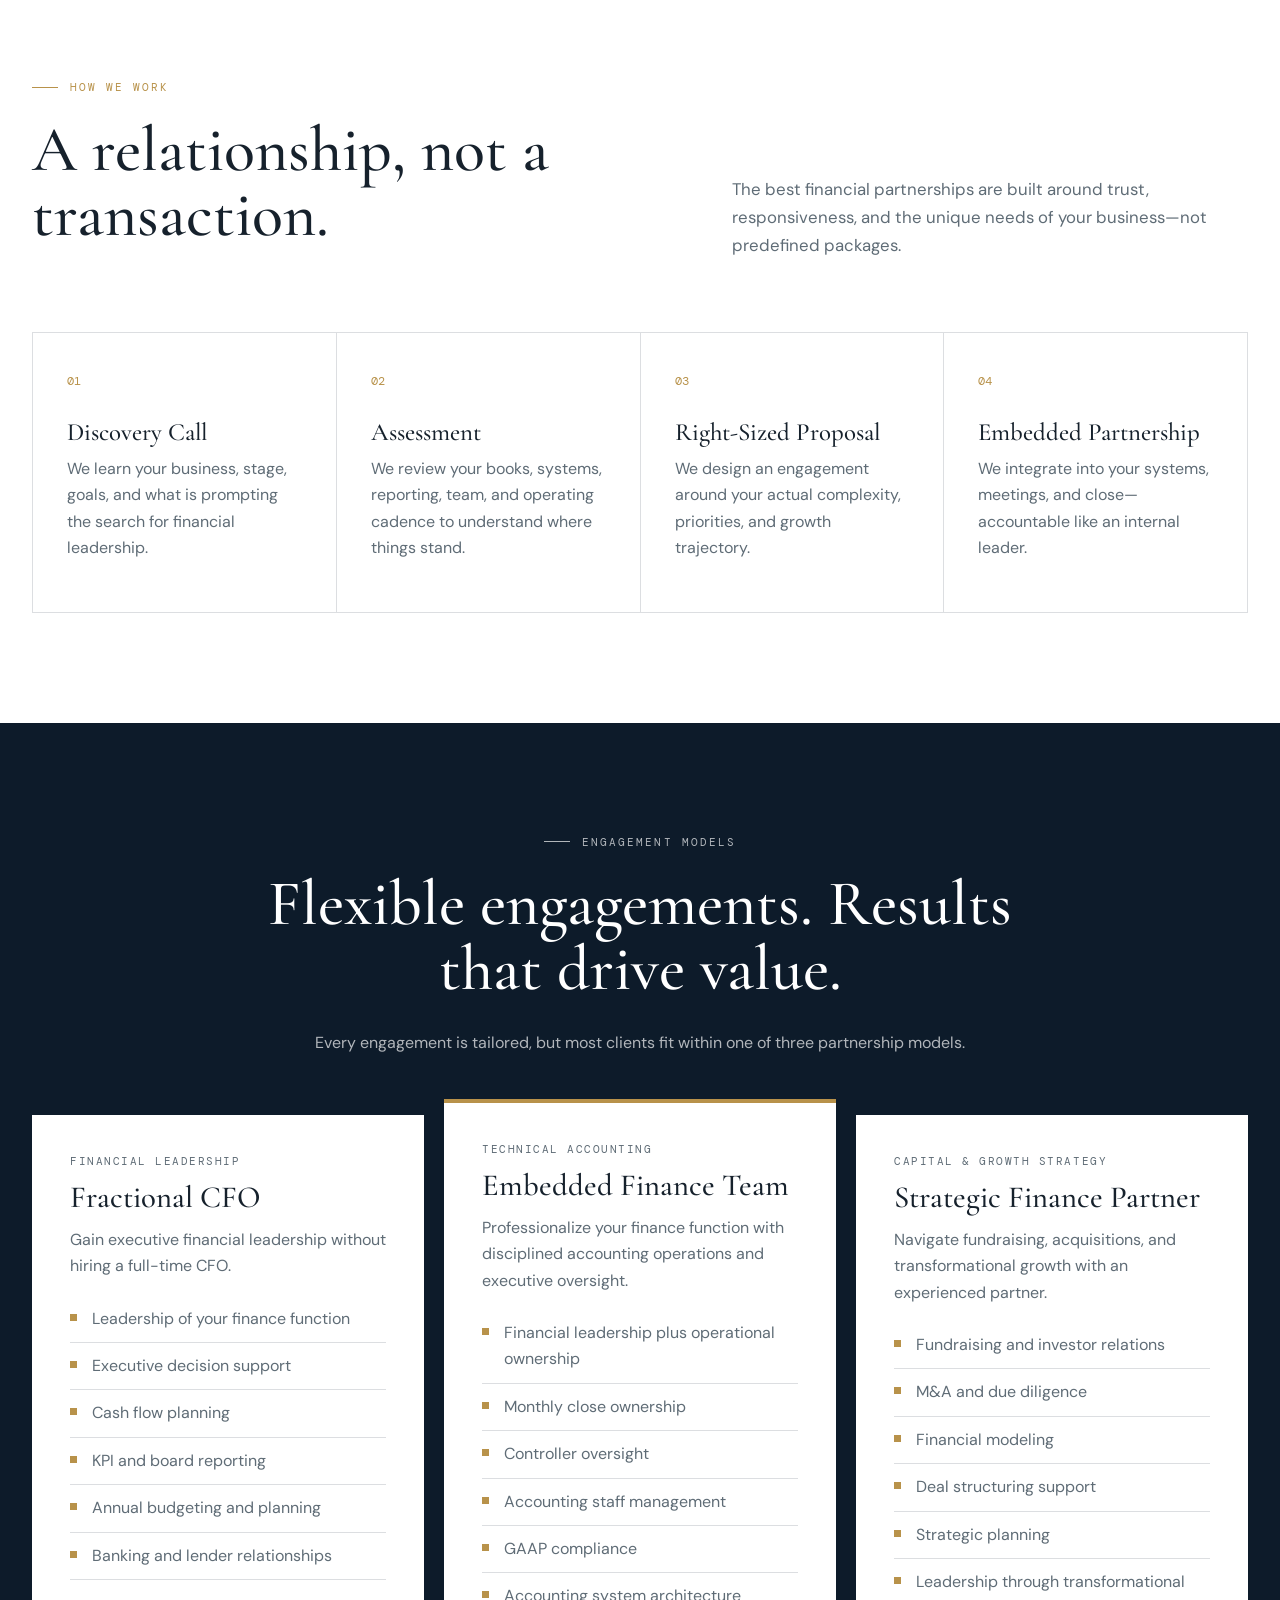
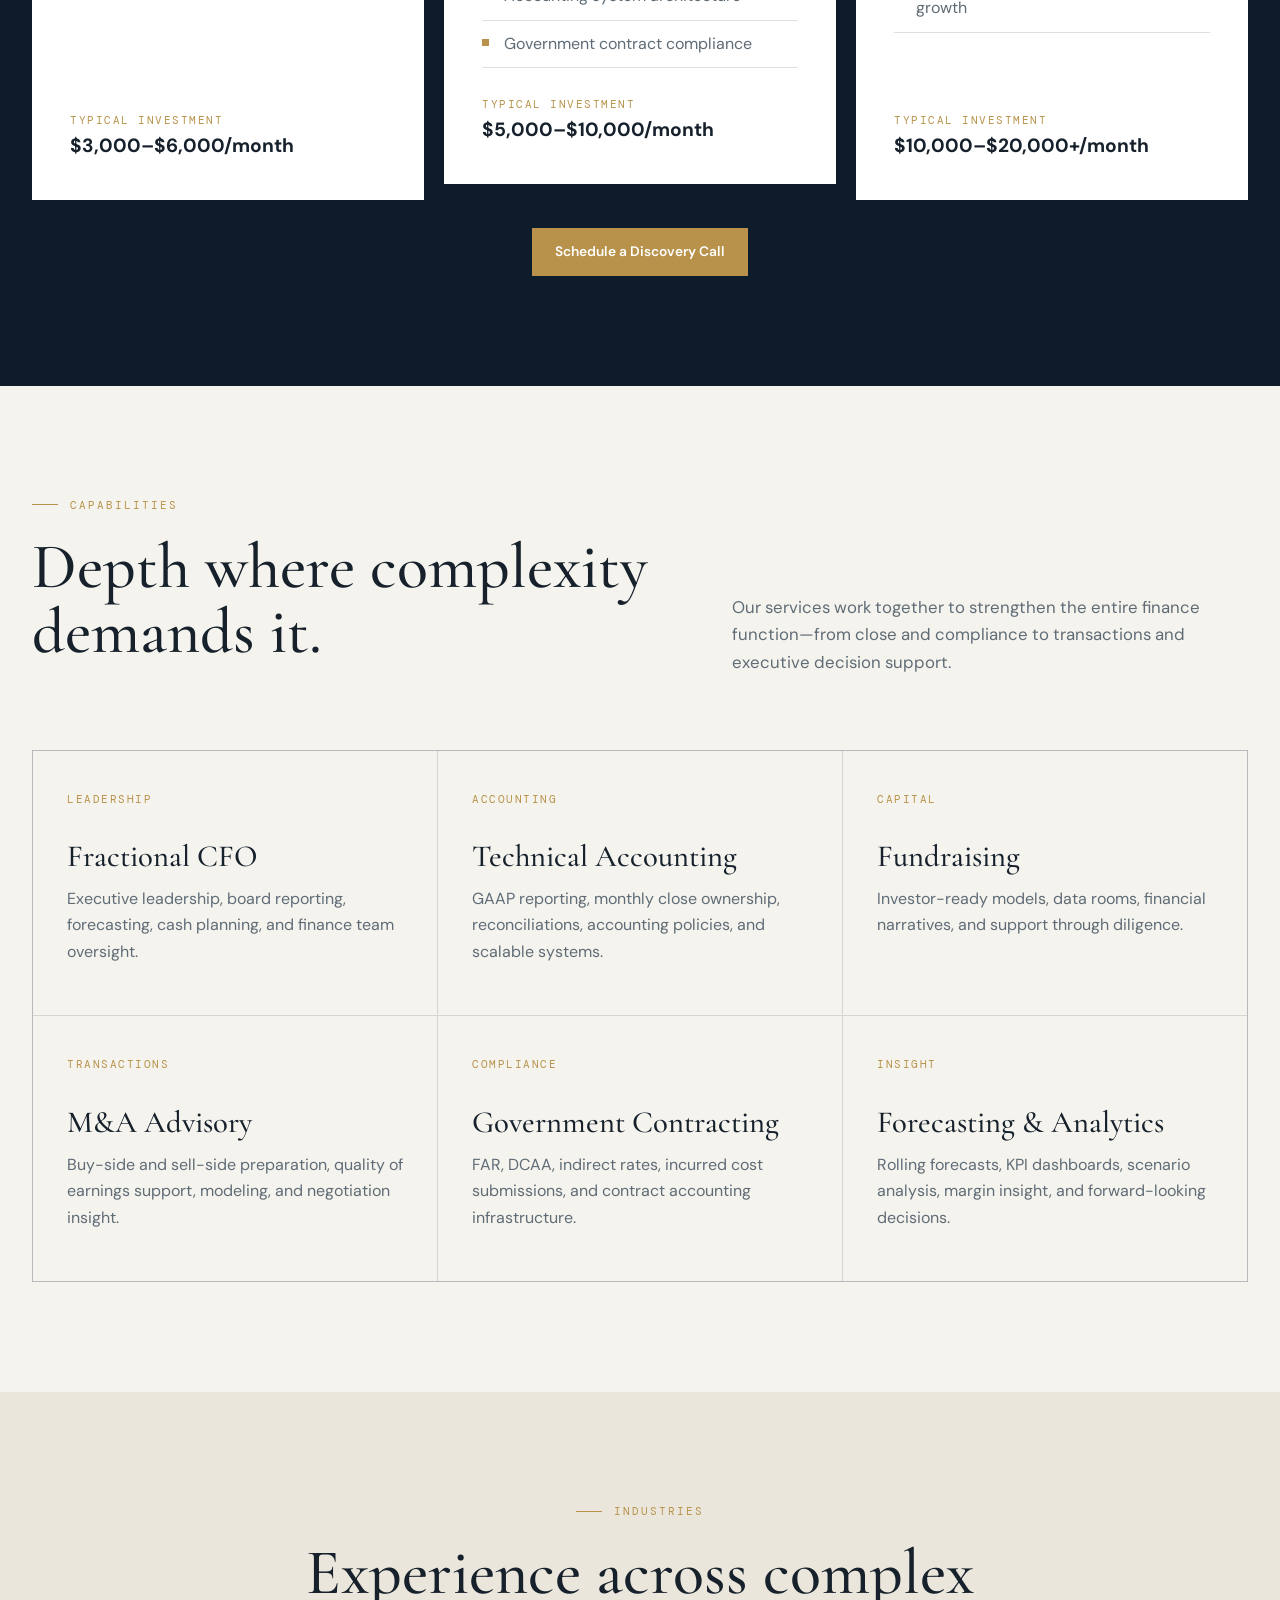
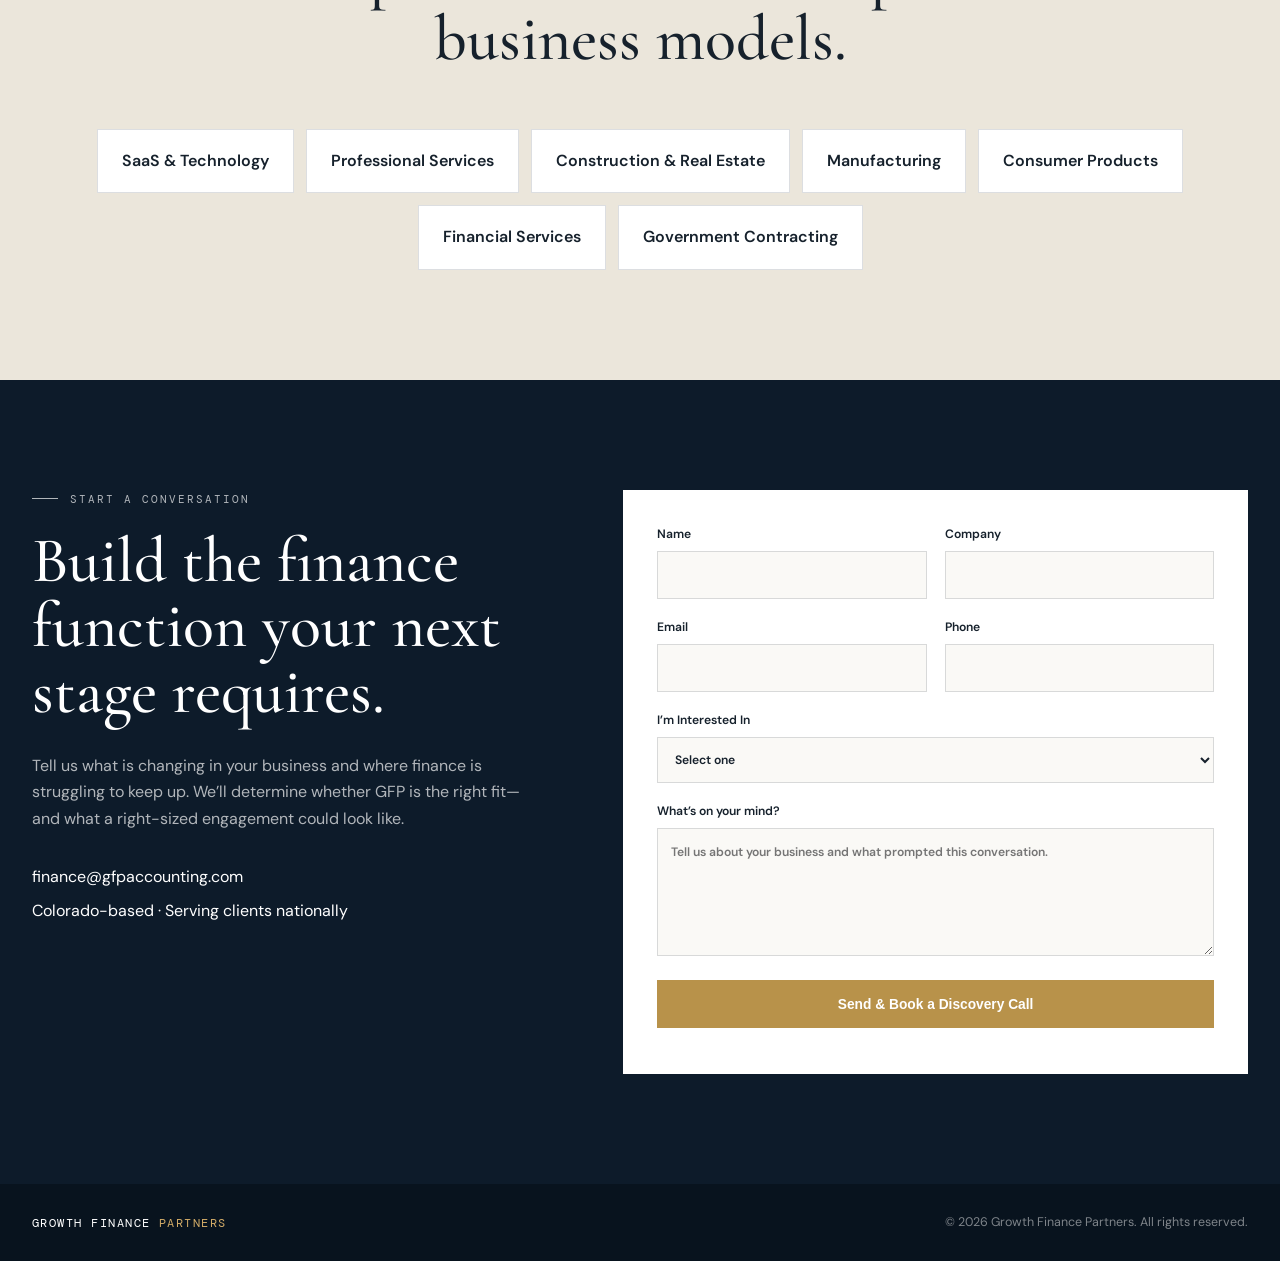
==== commit 2d8d25c0: "Update print statement from 'Hello' to 'Goodbye'" ====
--- a/index.html
+++ b/index.html
@@ -1,711 +1,162 @@
 <!DOCTYPE html>
 <html lang="en">
 <head>
-<meta charset="UTF-8">
-<meta name="viewport" content="width=device-width, initial-scale=1.0">
-<title>Growth Finance Partners | Fractional CFO &amp; Accounting, Colorado</title>
-<meta name="description" content="Growth Finance Partners is a Colorado-based fractional CFO and accounting firm embedded in your finance function — serving PE-backed, growth-stage, and government contracting companies.">
-<link rel="preconnect" href="https://fonts.googleapis.com">
-<!-- Poppins stands in for Avenir here — see styles.css note for how to
-     swap in a licensed Avenir font file if you have one. -->
-<link href="https://fonts.googleapis.com/css2?family=Cormorant+Garamond:ital,wght@0,300;0,400;0,500;0,600;0,700;1,400;1,500&family=DM+Sans:ital,wght@0,400;0,500;0,700&family=DM+Mono:wght@400;500&display=swap" rel="stylesheet">
-<link rel="stylesheet" href="styles.css">
-<link rel="icon" type="image/png" href="/FaviconG1.png">
+  <meta charset="UTF-8">
+  <meta name="viewport" content="width=device-width, initial-scale=1.0">
+  <title>Growth Finance Partners | Fractional CFO & Strategic Finance</title>
+  <meta name="description" content="Fractional CFO, technical accounting, and capital advisory for scaling businesses. Growth Finance Partners builds finance functions leaders can trust.">
+  <link rel="preconnect" href="https://fonts.googleapis.com">
+  <link rel="preconnect" href="https://fonts.gstatic.com" crossorigin>
+  <link href="https://fonts.googleapis.com/css2?family=Cormorant+Garamond:ital,wght@0,400;0,500;0,600;1,500&family=DM+Mono:wght@400;500&family=DM+Sans:wght@400;500;600;700&display=swap" rel="stylesheet">
+  <link rel="stylesheet" href="styles.css">
+  <link rel="icon" type="image/png" href="/FaviconG1.png">
 </head>
 <body>
-
-<header class="site-header">
+<a class="skip-link" href="#main">Skip to content</a>
+<header class="site-header" id="site-header">
   <div class="container nav-row">
-    <a href="#top" class="brand">GROWTH FINANCE <span>PARTNERS</span></a>
-    <button class="nav-toggle" aria-label="Toggle navigation" onclick="document.querySelector('.nav-links').classList.toggle('open')">&#9776;</button>
-    <ul class="nav-links">
-      <li><a href="#top">Home</a></li>
-
-      <li class="nav-item" data-nav-item>
-        <a href="#about" onclick="toggleMobileDropdown(event,this)">About <span class="caret">&#9662;</span></a>
-        <div class="nav-dropdown">
-          <a href="#about">Our Story</a>
-          <a href="#how-we-work">How We Work</a>
-          <a href="#pricing">Pricing</a>
-        </div>
-      </li>
-
-      <li class="nav-item" data-nav-item>
-        <a href="#services" onclick="toggleMobileDropdown(event,this)">Services <span class="caret">&#9662;</span></a>
-        <div class="nav-dropdown">
-          <a href="#service-fractional-cfo">Fractional CFO</a>
-          <a href="#service-fractional-accounting">Technical Accounting</a>
-          <a href="#service-capital-fundraising">Capital Fundraising</a>
-          <a href="#service-ma-services">Merger &amp; Acquisition Services</a>
-          <a href="#service-govcon-compliance">Government Contract Compliance</a>
-          <a href="#service-forecasting-analytics">Forecasting, Analytics &amp; Insights</a>
-        </div>
-      </li>
-
-      <li class="nav-item" data-nav-item>
-        <a href="#industries" onclick="toggleMobileDropdown(event,this)">Industries <span class="caret">&#9662;</span></a>
-        <div class="nav-dropdown">
-          <a href="#industry-saas-tech">SaaS &amp; Technology</a>
-          <a href="#industry-professional-services">Professional Services</a>
-          <a href="#industry-construction-real-estate">Construction &amp; Real Estate</a>
-          <a href="#industry-manufacturing">Manufacturing</a>
-          <a href="#industry-cpg">Consumer Product Goods</a>
-          <a href="#industry-financial-services">Financial Services</a>
-          <a href="#industry-government-contracting">Government Contracting</a>
-        </div>
-      </li>
-
-      <li><a href="#contact">Contact</a></li>
-    </ul>
+    <a class="brand" href="#top" aria-label="Growth Finance Partners home">GROWTH FINANCE <span>PARTNERS</span></a>
+    <button class="nav-toggle" type="button" aria-expanded="false" aria-controls="primary-nav">Menu</button>
+    <nav id="primary-nav" class="primary-nav" aria-label="Primary navigation">
+      <a href="#pillars">Approach</a>
+      <a href="#readiness">Is It Time?</a>
+      <a href="#engagements">Engagements</a>
+      <a href="#capabilities">Capabilities</a>
+      <a href="#industries">Industries</a>
+      <a href="#contact">Contact</a>
+    </nav>
     <a href="#contact" class="btn btn-gold nav-cta">Book a Discovery Call</a>
   </div>
 </header>
 
+<main id="main">
 <section class="hero" id="top">
-  <div class="hero-bg" style="background-image:url('https://images.unsplash.com/photo-1622070604011-fa4abc0ac777?w=1800&q=80&auto=format&fit=crop');"></div>
-  <div class="hero-scrim"></div>
+  <div class="hero-bg" aria-hidden="true"></div>
+  <div class="hero-scrim" aria-hidden="true"></div>
   <div class="container hero-inner">
-    <p class="eyebrow">Capital Transactions &middot; CFO Advisory &middot; Technical Accounting &middot; Government Contracting</p>
-    <h1>Precision<br>
-      Financial<br>
-      <em><i>Leadership</i></em><br></h1>
-      <h2><span style="color:var(--cream-50)">Fractional CFO, Strategic Advisory & Technical Accounting for Scaling Businesses</span></h2>
-      <p class="lead"><strong>Transform accounting into a strategic advantage — </strong> We combine executive financial leadership with technical accounting excellence to build scalable finance and accounting systems that investors trust, executives rely on, and growth demands.</p>
-    <!--<p class="lead"><strong>Bringing clarity, control, and disciplined execution</strong> to navigate growth, capital transactions &amp; compliance. 
-    Scale with confidence — without the full-time overhead.</p>
-    -->
-    <!--
-    <p class="hero-rotator">The trusted partner for your
-      <span class="odometer-window"><span class="odometer-track">
-        <span>FINANCIAL</span><span>PEOPLE</span><span>STRATEGIC</span><span>OPERATIONAL</span><span>FINANCIAL</span>
-      </span></span>
-      growth.
-    </p>
-    Built for complexity, designed for how <strong><u><i>you</i></u></strong> grow.
-    -->
-    <div class="hero-ctas">
-      <a href="#contact" class="btn btn-gold">Book a Call</a>
-      <a href="#services" class="btn btn-outline">See How We Work</a>
+    <p class="eyebrow eyebrow-light">CFO Advisory · Technical Accounting · Capital Strategy</p>
+    <h1>Precision Financial <em>Leadership</em></h1>
+    <p class="hero-subhead">Fractional CFO, Strategic Advisory &amp; Technical Accounting for Scaling Businesses</p>
+    <p class="hero-lead">Transform accounting into a strategic advantage. We combine executive financial leadership with technical accounting excellence to build scalable finance functions that investors trust, executives rely on, and growth demands.</p>
+    <div class="hero-actions">
+      <a href="#contact" class="btn btn-gold">Schedule a Discovery Call</a>
+      <a href="#readiness" class="btn btn-outline">See if it’s time</a>
+    </div>
+    <div class="hero-proof" aria-label="Typical client profile">
+      <span>$2M–$50M revenue</span><span>Founder-led &amp; PE-backed</span><span>Colorado-based, nationally serving</span>
     </div>
   </div>
 </section>
 
-<div class="marquee-band" aria-hidden="true">
-  <div class="marquee-track">
-    <span>Fractional CFO</span><span class="dot">&#9670;</span>
-    <span>Technical Accounting</span><span class="dot">&#9670;</span>
-    <span>Capital Fundraising</span><span class="dot">&#9670;</span>
-    <span>M&amp;A Advisory</span><span class="dot">&#9670;</span>
-    <span>FAR / DCAA Compliance</span><span class="dot">&#9670;</span>
-    <span>Forecasting &amp; Analytics</span><span class="dot">&#9670;</span>
-    <span>GAAP Close Services</span><span class="dot">&#9670;</span>
-    <span>Indirect Rate Strategy</span><span class="dot">&#9670;</span>
-    <span>Fractional CFO</span><span class="dot">&#9670;</span>
-    <span>Technical Accounting</span><span class="dot">&#9670;</span>
-    <span>Capital Fundraising</span><span class="dot">&#9670;</span>
-    <span>M&amp;A Advisory</span><span class="dot">&#9670;</span>
-    <span>FAR / DCAA Compliance</span><span class="dot">&#9670;</span>
-    <span>Forecasting &amp; Analytics</span><span class="dot">&#9670;</span>
-    <span>GAAP Close Services</span><span class="dot">&#9670;</span>
-    <span>Indirect Rate Strategy</span><span class="dot">&#9670;</span>
-  </div>
-</div>
-
-<section>
+<section class="pillars" id="pillars">
   <div class="container">
-    <div class="section-head">
-      <p class="eyebrow">Our Approach</p>
-      <h2>Disciplined<br>Financial<br>Clarity</h2>
-      <p>Built for complexity, designed for how <strong><u><i>you</i></u></strong> grow.<br>We build the engagement around your stage, <strong>embedded inside your teams where decisions are made</strong> (not advising from the sidelines).
-      Engagements bring clarity, control, and disciplined execution to navigate growth, capital transactions & compliance (without the full-time overhead).</p>
+    <div class="section-intro split-intro">
+      <div><p class="eyebrow">Financial Leadership Built for Growth</p><h2>Your finance function should mature as fast as your business.</h2></div>
+      <p>Growth creates complexity long before it creates the need—or budget—for a full-time CFO. GFP fills that gap with executive leadership, disciplined accounting operations, and transaction-ready strategy.</p>
     </div>
-    <div class="grid grid-3">
-      <div class="card">
-        <span class="mark">STRATEGY</span>
-        <h3>Financial Leadership</h3>
-        <p>Dedicated CFO partnership for growing businesses that need executive-level financial leadership without the cost of a full-time hire — providing strategic guidance, financial clarity, and hands-on advisory through capital raises, M&A, and the moments that define your next stage.</p>
-      </div>
-      <div class="card">
-        <span class="mark">EMBEDDED ACCOUNTING SERVICE</span>
-        <h3>We Work Inside Your Finance Function</h3>
-        <p>Full-stack accounting that works inside your close process and cadence to own the monthly close, reconciliations, and governance — with assurance built into the end-to-end accounting system and effective reporting to stakeholders.</p>
-      </div>
-      <div class="card">
-        <span class="mark">RIGHT-SIZED</span>
-        <h3>Built Around Your Stage</h3>
-        <p>Early-stage scaffolding, investor-ready reporting, or audit-defensible compliance — the engagement flexes to what your business needs right now.</p>
-      </div>
+    <div class="pillar-grid">
+      <article class="pillar-card"><span class="number">01</span><p class="kicker">Better Decisions</p><h3>Financial Leadership</h3><p>Executive-level guidance, forecasting, cash planning, KPI reporting, and board support—embedded where decisions are made.</p><a href="#engagements">Explore Financial Leadership <span>→</span></a></article>
+      <article class="pillar-card"><span class="number">02</span><p class="kicker">Stronger Operations</p><h3>Technical Accounting</h3><p>Reliable close processes, scalable systems, GAAP discipline, controller oversight, and financial reporting leadership.</p><a href="#engagements">Explore Technical Accounting <span>→</span></a></article>
+      <article class="pillar-card"><span class="number">03</span><p class="kicker">Confident Growth</p><h3>Capital &amp; Growth Strategy</h3><p>Fundraising, M&amp;A, due diligence, investor communication, and financial modeling for transformational moments.</p><a href="#engagements">Explore Capital Strategy <span>→</span></a></article>
     </div>
   </div>
 </section>
 
-<section class="section-cream-alt" id="about">
-  <div class="container grid grid-2" style="align-items:center;">
-    <div class="section-head" style="margin-bottom:0;">
-      <p class="eyebrow">Our Story</p>
-      <h2>One firm, built for demanding client profiles.</h2>
-      <p><strong>Growth Finance Partners</strong> is a Colorado-based financial advisory, fractional CFO, and accounting firm. We work directly with founders, executives, and investors — owning financial reporting, systems, accuracy, and communication while acting as a trusted extension of your leadership team.</p>
-      <p>Our experience spans multiple industries and business models. We bridge the gap when businesses outgrow bookkeeping but aren't yet ready for a full-time CFO. By combining deep expertise in commercial accounting, government contracting, privately held businesses, and executive leadership, we deliver the financial discipline, reporting, and strategic <strong>insights that leadership relies on when the stakes are high.</strong></p>
-      <p>We typically partner with companies between <strong>$2M and $50M in annual revenue</strong> that need sophisticated financial leadership without the cost of a full-time CFO.</p>
+<section class="readiness" id="readiness">
+  <div class="container">
+    <div class="readiness-head"><p class="eyebrow eyebrow-light">Is It Time for a Fractional CFO?</p><h2>Your business has grown.<br><em>Has your finance function?</em></h2></div>
+    <div class="before-after">
+      <div class="state state-before"><p class="state-label">Before GFP</p><ul><li>Month-end takes weeks</li><li>Cash surprises create stress</li><li>Decisions rely on instinct</li><li>Your controller is overwhelmed</li><li>Leadership lacks visibility</li><li>Investor questions are difficult to answer</li></ul></div>
+      <div class="state-divider" aria-hidden="true"><span>→</span></div>
+      <div class="state state-after"><p class="state-label">After GFP</p><ul><li>Reliable, timely reporting</li><li>Predictable cash planning</li><li>Decisions supported by insight</li><li>Clear executive ownership</li><li>Investor-ready communication</li><li>Finance becomes a competitive advantage</li></ul></div>
     </div>
-    <div>
-      <img src="Brian GFP IMage.png" alt="Professional advisory" class="about-photo" />
-         <!--"https://images.unsplash.com/photo-1596819387553-d9a660685136?w=1000&q=80&auto=format&fit=crop" alt="Snow-dusted pine forest in the Colorado Rockies" style="border-radius:3px;"
-         -->
+    <p class="readiness-close">The difference isn’t just better accounting—it’s a finance function that becomes a competitive advantage.</p>
+  </div>
+</section>
+
+<section class="evolution" id="evolution">
+  <div class="container">
+    <div class="section-intro centered"><p class="eyebrow">The Evolution of a Finance Function</p><h2>Every successful company eventually outgrows the finance function that got it here.</h2><p>Growth Finance Partners helps you build the next one.</p></div>
+    <div class="evolution-track">
+      <div class="evolution-step"><span>01</span><strong>Bookkeeping</strong><small>Transactions are recorded</small></div>
+      <div class="evolution-step"><span>02</span><strong>Controllership</strong><small>Reporting becomes reliable</small></div>
+      <div class="evolution-step active"><span>03</span><strong>Fractional CFO</strong><small>Finance informs decisions</small></div>
+      <div class="evolution-step"><span>04</span><strong>Embedded Finance Team</strong><small>Systems scale with growth</small></div>
+      <div class="evolution-step"><span>05</span><strong>Strategic Finance Partner</strong><small>Capital and growth are navigated</small></div>
+      <div class="evolution-step"><span>06</span><strong>Investor / Exit Ready</strong><small>The business withstands scrutiny</small></div>
     </div>
   </div>
 </section>
 
+<section class="about" id="about">
+  <div class="container about-grid">
+    <div class="about-copy"><p class="eyebrow">About Growth Finance Partners</p><h2>Built for the moment when finance becomes too important to remain reactive.</h2><p>Growth Finance Partners is a Colorado-based financial advisory, fractional CFO, and accounting firm. We work directly with founders, executives, and investors—owning financial reporting, systems, accuracy, and communication while acting as a trusted extension of your leadership team.</p><p>Our experience spans commercial accounting, government contracting, privately held businesses, and executive leadership. We bridge the gap when companies outgrow bookkeeping but are not yet ready for a full-time CFO.</p><div class="about-stat"><strong>$2M–$50M</strong><span>Typical client annual revenue</span></div></div>
+    <div class="about-image"><img src="Brian GFP IMage.png" alt="Growth Finance Partners financial advisor"></div>
+  </div>
+</section>
 
-<section id="how-we-work">
+<section class="process" id="how-we-work">
   <div class="container">
-    <div class="section-head">
-      <p class="eyebrow">How We Work</p>
-      <h2>A relationship, not a transaction.</h2>
-      <p>The best financial partnerships aren't built around predefined packages — they're built around trust, responsiveness, and the unique needs of your business. We take the time to understand your goals, your challenges, and your growth strategy before recommending an engagement designed specifically for your organization.</p>
-    </div>
-    <div class="steps-row">
-      <div class="commit">
-        <div class="icon">01</div>
-        <h3>Discovery Call</h3>
-        <p>We learn your business, your stage, and what's prompting the search for financial leadership.</p>
-      </div>
-      <div class="commit">
-        <div class="icon">02</div>
-        <h3>Assessment</h3>
-        <p>We review your books, systems, and reporting to understand exactly where things stand.</p>
-      </div>
-      <div class="commit">
-        <div class="icon">03</div>
-        <h3>Right-Sized Proposal</h3>
-        <p>We scope an engagement to your actual complexity — build around your stage, not ours.</p>
-      </div>
-      <div class="commit">
-        <div class="icon">04</div>
-        <h3>Embedded Partnership</h3>
-        <p>We integrate into your systems, your calls, and your close — accountable like an internal hire.</p>
-      </div>
+    <div class="section-intro split-intro"><div><p class="eyebrow">How We Work</p><h2>A relationship, not a transaction.</h2></div><p>The best financial partnerships are built around trust, responsiveness, and the unique needs of your business—not predefined packages.</p></div>
+    <div class="process-grid">
+      <article><span>01</span><h3>Discovery Call</h3><p>We learn your business, stage, goals, and what is prompting the search for financial leadership.</p></article>
+      <article><span>02</span><h3>Assessment</h3><p>We review your books, systems, reporting, team, and operating cadence to understand where things stand.</p></article>
+      <article><span>03</span><h3>Right-Sized Proposal</h3><p>We design an engagement around your actual complexity, priorities, and growth trajectory.</p></article>
+      <article><span>04</span><h3>Embedded Partnership</h3><p>We integrate into your systems, meetings, and close—accountable like an internal leader.</p></article>
     </div>
   </div>
 </section>
 
-<div class="contour">
-  <svg viewBox="0 0 1200 60" preserveAspectRatio="none" xmlns="http://www.w3.org/2000/svg">
-    <path d="M0 34 C 120 10, 220 52, 340 30 C 460 8, 560 46, 680 26 C 800 6, 900 44, 1020 24 C 1120 8, 1160 30, 1200 20 L1200 60 L0 60 Z" fill="none" stroke="#B8924A" stroke-width="1" opacity="0.55"/>
-    <path d="M0 44 C 140 22, 240 58, 360 40 C 480 20, 580 56, 700 38 C 820 18, 920 54, 1040 36 C 1140 20, 1170 40, 1200 34 L1200 60 L0 60 Z" fill="#F5F3EE" stroke="none"/>
-  </svg>
-</div>
+<section class="engagements" id="engagements">
+  <div class="container">
+    <div class="section-intro centered"><p class="eyebrow eyebrow-light">Engagement Models</p><h2>Flexible engagements. Results that drive value.</h2><p>Every engagement is tailored, but most clients fit within one of three partnership models.</p></div>
+    <div class="engagement-grid">
+      <article class="engagement-card"><p class="kicker">Financial Leadership</p><h3>Fractional CFO</h3><p>Gain executive financial leadership without hiring a full-time CFO.</p><ul><li>Leadership of your finance function</li><li>Executive decision support</li><li>Cash flow planning</li><li>KPI and board reporting</li><li>Annual budgeting and planning</li><li>Banking and lender relationships</li></ul><div class="investment"><span>Typical Investment</span><strong>$3,000–$6,000/month</strong></div></article>
+      <article class="engagement-card featured"><p class="kicker">Technical Accounting</p><h3>Embedded Finance Team</h3><p>Professionalize your finance function with disciplined accounting operations and executive oversight.</p><ul><li>Financial leadership plus operational ownership</li><li>Monthly close ownership</li><li>Controller oversight</li><li>Accounting staff management</li><li>GAAP compliance</li><li>Accounting system architecture</li><li>Government contract compliance</li></ul><div class="investment"><span>Typical Investment</span><strong>$5,000–$10,000/month</strong></div></article>
+      <article class="engagement-card"><p class="kicker">Capital &amp; Growth Strategy</p><h3>Strategic Finance Partner</h3><p>Navigate fundraising, acquisitions, and transformational growth with an experienced partner.</p><ul><li>Fundraising and investor relations</li><li>M&amp;A and due diligence</li><li>Financial modeling</li><li>Deal structuring support</li><li>Strategic planning</li><li>Leadership through transformational growth</li></ul><div class="investment"><span>Typical Investment</span><strong>$10,000–$20,000+/month</strong></div></article>
+    </div>
+    <div class="center-cta"><a href="#contact" class="btn btn-gold">Schedule a Discovery Call</a></div>
+  </div>
+</section>
 
-<section id="services">
+<section class="capabilities" id="capabilities">
   <div class="container">
-    <div class="section-head" style="max-width:900px;">
-      <p class="eyebrow">What We Do</p>
-      <h2 class="nowrap-desktop">Fractional CFO and technical accounting services that scale with you.</h2>
-      <p>Click any service for a closer look at what's included.</p>
-    </div>
-    <div class="grid grid-3">
-
-      <div class="service-card tile" id="service-fractional-cfo" onclick="openModal('fractional-cfo')">
-        <span class="tag">Leadership</span>
-        <h3>Fractional CFO</h3>
-        <p>Dedicated CFO partnership for companies that need executive-level financial leadership without a full-time hire.</p>
-        <span class="tile-more">Learn more <span class="arrow">&rarr;</span></span>
-      </div>
-
-      <div class="service-card tile" id="service-fractional-accounting" onclick="openModal('fractional-accounting')">
-        <span class="tag">Operations</span>
-        <h3>Technical Accounting</h3>
-        <p>Rigorous monthly close services built around GAAP requirements — audit-ready for investor review, annual examination, or DCAA scrutiny.</p>
-        <span class="tile-more">Learn more <span class="arrow">&rarr;</span></span>
-      </div>
-
-      <div class="service-card tile" id="service-capital-fundraising" onclick="openModal('capital-fundraising')">
-        <span class="tag">Growth</span>
-        <h3>Capital Fundraising</h3>
-        <p>Investor-ready financial modeling and capital-raising strategy to help you approach the market with a credible, well-supported story.</p>
-        <span class="tile-more">Learn more <span class="arrow">&rarr;</span></span>
-      </div>
-
-      <div class="service-card tile" id="service-ma-services" onclick="openModal('ma-services')">
-        <span class="tag">Transactions</span>
-        <h3>Merger &amp; Acquisition Services</h3>
-        <p>Buy-side and sell-side advisory with end-to-end execution support for the moments that define a company's next chapter.</p>
-        <span class="tile-more">Learn more <span class="arrow">&rarr;</span></span>
-      </div>
-
-      <div class="service-card tile" id="service-govcon-compliance" onclick="openModal('govcon-compliance')">
-        <span class="tag">Compliance</span>
-        <h3>Government Contract Compliance</h3>
-        <p>Comprehensive support for contractors navigating the complex regulatory landscape of federal cost accounting — from forward pricing to post-award audits.</p>
-        <span class="tile-more">Learn more <span class="arrow">&rarr;</span></span>
-      </div>
-
-      <div class="service-card tile" id="service-forecasting-analytics" onclick="openModal('forecasting-analytics')">
-        <span class="tag">Strategy</span>
-        <h3>Forecasting, Analytics &amp; Insights</h3>
-        <p>Real-time dashboards and CFO-level intelligence that turn your data into decision-ready insight tied to growth strategy and capital planning.</p>
-        <span class="tile-more">Learn more <span class="arrow">&rarr;</span></span>
-      </div>
-
+    <div class="section-intro split-intro"><div><p class="eyebrow">Capabilities</p><h2>Depth where complexity demands it.</h2></div><p>Our services work together to strengthen the entire finance function—from close and compliance to transactions and executive decision support.</p></div>
+    <div class="capability-grid">
+      <article><span>Leadership</span><h3>Fractional CFO</h3><p>Executive leadership, board reporting, forecasting, cash planning, and finance team oversight.</p></article>
+      <article><span>Accounting</span><h3>Technical Accounting</h3><p>GAAP reporting, monthly close ownership, reconciliations, accounting policies, and scalable systems.</p></article>
+      <article><span>Capital</span><h3>Fundraising</h3><p>Investor-ready models, data rooms, financial narratives, and support through diligence.</p></article>
+      <article><span>Transactions</span><h3>M&amp;A Advisory</h3><p>Buy-side and sell-side preparation, quality of earnings support, modeling, and negotiation insight.</p></article>
+      <article><span>Compliance</span><h3>Government Contracting</h3><p>FAR, DCAA, indirect rates, incurred cost submissions, and contract accounting infrastructure.</p></article>
+      <article><span>Insight</span><h3>Forecasting &amp; Analytics</h3><p>Rolling forecasts, KPI dashboards, scenario analysis, margin insight, and forward-looking decisions.</p></article>
     </div>
   </div>
 </section>
 
-<section class="section-cream-alt" id="pricing">
+<section class="industries" id="industries">
   <div class="container">
-    <div class="section-head">
-      <p class="eyebrow">Pricing</p>
-      <h2 class="nowrap-desktop">Flexible Engagements. Results that drive value.</h2>
-      <p>Every engagement is tailored, but most clients fit within one of three partnership models. Every business reaches financial complexity at a different pace — a discovery call determines the right fit, then we tailor the engagement proposal to your stage, operational needs, and strategic objectives.</p>
-      <p>Whether you need executive financial leadership, an embedded finance team, or support through a capital transaction, we'll tailor an engagement that matches your business, your objectives, and your stage.</p>
-    </div>
-    <div class="grid grid-3" style="margin-bottom:40px;">
-      <div class="card price-card">
-        <span class="mark">Financial Leadership</span>
-        <h3><strong>Fractional CFO</strong></h3>
-        <p>Gain executive financial leadership without hiring a full-time CFO.</p>
-        <ul>
-          <li><strong>Leadership of your finance function</strong></li>
-          <li>Support executive-level decision-making</li>
-          <li>Cash flow planning</li>
-          <li>KPI reporting</li>
-          <li>Board support</li>
-          <li>Annual budgeting &amp; planning</li>
-          <li>Banking &amp; lender relationships</li>
-          <li>Accounting systems oversight</li>
-        </ul>
-        <p class="price">Typical Investment: $3,000&ndash;$6,000/month</p>
-      </div>
-      <div class="card price-card">
-        <span class="mark">Technical Accounting</span>
-        <h3><strong>Embedded Finance Team</strong></h3>
-        <p>Professionalize your finance function with scalable accounting operations, disciplined processes, and executive oversight.</p>
-        <ul>
-          <li><strong>Financial leadership plus operational ownership</strong></li>
-          <li>Monthly close ownership</li>
-          <li>Controller oversight</li>
-          <li>Accounting staff management</li>
-          <li>Forecasting</li>
-          <li>GAAP Compliance</li>
-          <li>Accounting system architecture</li>
-          <li>Government contract compliance</li>
-        </ul>
-        <p class="price">Typical Investment: $5,000&ndash;$10,000/month</p>
-      </div>
-      <div class="card price-card">
-        <span class="mark">Capital &amp; Growth Strategy</span>
-        <h3><strong>Strategic Finance Partner</strong></h3>
-        <p>Navigate fundraising, acquisitions, and transformational growth with an experienced finance partner by your side.</p>
-        <ul>
-          <li><strong>Financial leadership through transformational growth</strong></li>
-          <li>Fundraising</li>
-          <li>M&amp;A</li>
-          <li>Investor &amp; stakeholder relations</li>
-          <li>Due diligence</li>
-          <li>Financial modeling</li>
-          <li>Deal structuring &amp; negotiation support</li>
-          <li>Strategic planning &amp; leadership</li>
-        </ul>
-        <p class="price">Typical Investment: $10,000&ndash;$20,000+/month</p>
-      </div>
-    </div>
-    <a href="#contact" class="btn btn-outline-dark">Schedule a Discovery Call</a>
+    <div class="section-intro centered"><p class="eyebrow">Industries</p><h2>Experience across complex business models.</h2></div>
+    <div class="industry-grid"><span>SaaS &amp; Technology</span><span>Professional Services</span><span>Construction &amp; Real Estate</span><span>Manufacturing</span><span>Consumer Products</span><span>Financial Services</span><span>Government Contracting</span></div>
   </div>
 </section>
 
-<section class="stat-band">
-  <div class="container grid grid-4">
-    <div class="stat"><span class="num">25+</span><span class="label">Years in growth-stage &amp; compliance-driven finance</span></div>
-    <div class="stat"><span class="num">7</span><span class="label">Industries served nationwide</span></div>
-    <div class="stat"><span class="num">GAAP</span><span class="label">ASC 606, 842, 470 &mdash; technical accounting depth</span></div>
-    <div class="stat"><span class="num">FAR / DCAA</span><span class="label">Government contract compliance</span></div>
+<section class="contact" id="contact">
+  <div class="container contact-grid">
+    <div><p class="eyebrow eyebrow-light">Start a Conversation</p><h2>Build the finance function your next stage requires.</h2><p>Tell us what is changing in your business and where finance is struggling to keep up. We’ll determine whether GFP is the right fit—and what a right-sized engagement could look like.</p><div class="contact-meta"><span>finance@gfpaccounting.com</span><span>Colorado-based · Serving clients nationally</span></div></div>
+    <form id="consultation-form" class="contact-form">
+      <div class="form-grid"><label>Name<input type="text" name="name" required></label><label>Company<input type="text" name="company"></label><label>Email<input type="email" name="email" required></label><label>Phone<input type="tel" name="phone"></label><label class="full">I’m Interested In<select name="interest"><option value="">Select one</option><option>Fractional CFO</option><option>Technical Accounting</option><option>Capital & Growth Strategy</option><option>Government Contract Compliance</option><option>Not sure yet</option></select></label><label class="full">What’s on your mind?<textarea name="message" rows="5" placeholder="Tell us about your business and what prompted this conversation."></textarea></label></div>
+      <div class="cf-turnstile" data-sitekey="0x4AAAAAADvJJRK_oPgjJyge"></div>
+      <button class="btn btn-gold btn-full" type="submit">Send &amp; Book a Discovery Call</button><p id="form-status" class="form-status" aria-live="polite"></p>
+    </form>
   </div>
 </section>
+</main>
 
-<section id="industries">
-  <div class="container">
-    <div class="section-head">
-      <p class="eyebrow">Industries</p>
-      <h2 class="nowrap-desktop">Built for companies where the stakes are real.</h2>
-      <p>Click any industry for a closer look at how we work with companies like yours.</p>
-    </div>
-    <div class="grid grid-3">
-
-      <div class="industry-card tile" id="industry-saas-tech" onclick="openModal('saas-tech')">
-        <span class="chip">Tech</span>
-        <h3>SaaS &amp; Technology</h3>
-        <p>Recurring revenue recognition, unit economics, and burn-rate discipline for software companies scaling toward their next round or exit.</p>
-        <span class="tile-more">Learn more <span class="arrow">&rarr;</span></span>
-      </div>
-
-      <div class="industry-card tile" id="industry-professional-services" onclick="openModal('professional-services')">
-        <span class="chip">Services</span>
-        <h3>Professional Services</h3>
-        <p>Project-based revenue, utilization tracking, and margin visibility for firms whose product is their people's time.</p>
-        <span class="tile-more">Learn more <span class="arrow">&rarr;</span></span>
-      </div>
-
-      <div class="industry-card tile" id="industry-construction-real-estate" onclick="openModal('construction-real-estate')">
-        <span class="chip">Build</span>
-        <h3>Construction &amp; Real Estate</h3>
-        <p>Job costing, percentage-of-completion accounting, and cash flow visibility for project-driven businesses.</p>
-        <span class="tile-more">Learn more <span class="arrow">&rarr;</span></span>
-      </div>
-
-      <div class="industry-card tile" id="industry-manufacturing" onclick="openModal('manufacturing')">
-        <span class="chip">Industrial</span>
-        <h3>Manufacturing</h3>
-        <p>Inventory costing, margin visibility, and working capital discipline for companies producing physical goods.</p>
-        <span class="tile-more">Learn more <span class="arrow">&rarr;</span></span>
-      </div>
-
-      <div class="industry-card tile" id="industry-cpg" onclick="openModal('cpg')">
-        <span class="chip">Consumer</span>
-        <h3>Consumer Product Goods</h3>
-        <p>Channel-level margin visibility and working capital discipline for brands managing inventory, retail, and DTC economics.</p>
-        <span class="tile-more">Learn more <span class="arrow">&rarr;</span></span>
-      </div>
-
-      <div class="industry-card tile" id="industry-financial-services" onclick="openModal('financial-services')">
-        <span class="chip">Finance</span>
-        <h3>Financial Services</h3>
-        <p>Where documentation and audit-readiness are expected, not optional — we bring regulatory-aware reporting and controls that keep you audit-ready.</p>
-        <span class="tile-more">Learn more <span class="arrow">&rarr;</span></span>
-      </div>
-
-      <div class="industry-card tile" id="industry-government-contracting" onclick="openModal('government-contracting')">
-        <span class="chip">Compliance</span>
-        <h3>Government Contracting</h3>
-        <p>A compliance-first environment where a journal entry is also an audit exposure. We bring FAR/DFARS, DCAA, and indirect rate expertise that most fractional advisors don't carry.</p>
-        <span class="tile-more">Learn more <span class="arrow">&rarr;</span></span>
-      </div>
-
-    </div>
-  </div>
-</section>
-
-<section class="cta-band">
-  <div class="container">
-    <p class="eyebrow" style="justify-content:center;">Let's Talk</p>
-    <h2>Clarity begins with a conversation.</h2>
-    <p>Tell us where you're headed, and we'll tell you what it takes to get your finance function there.</p>
-    <div class="hero-ctas">
-      <a href="#contact" class="btn btn-gold">Book a Discovery Call</a>
-    </div>
-  </div>
-</section>
-
-<section class="section-cream-alt" id="contact">
-  <div class="container grid grid-2" style="align-items:start;gap:56px;">
-    <div>
-      <!---
-      <p class="eyebrow">Get in Touch</p>
-      -->
-      <h2>Book a discovery call.</h2>
-      <form class="card" id="consultation-form" style="padding:36px 32px;">
-        <div class="form-grid">
-          <div class="field">
-            <label for="name">Full Name</label>
-            <input type="text" id="name" name="name" required>
-          </div>
-          <div class="field">
-            <label for="company">Company</label>
-            <input type="text" id="company" name="company">
-          </div>
-          <div class="field">
-            <label for="email">Email</label>
-            <input type="email" id="email" name="email" required>
-          </div>
-          <div class="field">
-            <label for="phone">Phone</label>
-            <input type="tel" id="phone" name="phone">
-          </div>
-          <div class="field full">
-            <label for="interest">I'm Interested In</label>
-            <select id="interest" name="interest">
-              <option value="" disabled selected>Select one</option>
-              <option>Fractional CFO</option>
-              <option>Technical Accounting</option>
-              <option>Capital Fundraising</option>
-              <option>Merger &amp; Acquisition Services</option>
-              <option>Government Contract Compliance</option>
-              <option>Forecasting, Analytics &amp; Insights</option>
-              <option>Not sure yet</option>
-            </select>
-          </div>
-          <div class="field full">
-            <label for="message">What's on your mind?</label>
-            <textarea id="message" name="message" placeholder="Tell us about your business and what prompted this conversation."></textarea>
-          </div>
-          <div class="field full">
-            <div class="cf-turnstile" data-sitekey="0x4AAAAAADvJJRK_oPgjJyge"></div>
-          </div>
-        </div>
-        <button type="submit" class="btn btn-gold" style="margin-top:22px;width:100%;justify-content:center;">Send &amp; Book a Discovery Call</button>
-        <p id="form-status" class="form-status"></p>
-      </form>
-    </div>
-    <div>
-      <!--
-      <div class="quote-card">
-        <p class="q">&ldquo;[Add a short client testimonial here &mdash; one or two sentences on the impact of working with GFP.]&rdquo;</p>
-        <p class="attrib">[Client name, title, company]</p>
-      </div>
-      -->
-      <div style="margin-top:28px;">
-        <p class="eyebrow">Based In</p>
-        <p style="color:var(--ink-900);font-weight:600;">Colorado &mdash; serving clients nationwide.</p>
-        <p style="color:var(--ink-900);font-weight:600;"><i>The trusted partner for your
-          <span class="odometer-window"><span class="odometer-track">
-          <span>FINANCIAL</span><span>PEOPLE</span><span>STRATEGIC</span><span>OPERATIONAL</span><span>FINANCIAL</span>
-          </span></span>
-          growth</i>
-        </p>
-      </div>
-    </div>
-  </div>
-</section>
-
-<footer>
-  <div class="container">
-    <div class="footer-grid">
-      <div>
-        <div class="brand" style="margin-bottom:14px;">GROWTH FINANCE <span>PARTNERS</span></div>
-        <p style="color:rgba(248,245,239,0.65);font-size:0.9rem;max-width:32ch;">Fractional CFO and accounting services for growth-stage and PE-backed companies &mdash; based in Colorado, serving clients nationwide.</p>
-      </div>
-      <div>
-        <h4>Services</h4>
-        <ul>
-          <li><a href="#service-fractional-cfo">Fractional CFO</a></li>
-          <li><a href="#service-fractional-accounting">Technical Accounting</a></li>
-          <li><a href="#service-capital-fundraising">Capital Fundraising</a></li>
-          <li><a href="#service-ma-services">M&amp;A Services</a></li>
-          <li><a href="#service-govcon-compliance">Government Contract Compliance</a></li>
-          <li><a href="#service-forecasting-analytics">Forecasting &amp; Analytics</a></li>
-        </ul>
-      </div>
-      <div>
-        <h4>Industries</h4>
-        <ul>
-          <li><a href="#industry-saas-tech">SaaS &amp; Technology</a></li>
-          <li><a href="#industry-professional-services">Professional Services</a></li>
-          <li><a href="#industry-construction-real-estate">Construction &amp; Real Estate</a></li>
-          <li><a href="#industry-manufacturing">Manufacturing</a></li>
-          <li><a href="#industry-cpg">Consumer Product Goods</a></li>
-          <li><a href="#industry-financial-services">Financial Services</a></li>
-          <li><a href="#industry-government-contracting">Government Contracting</a></li>
-        </ul>
-      </div>
-      <div>
-        <h4>Company</h4>
-        <ul>
-          <li><a href="#about">About</a></li>
-          <li><a href="#how-we-work">How We Work</a></li>
-          <li><a href="#pricing">Pricing</a></li>
-          <li><a href="#contact">Contact</a></li>
-          <li><a href="https://www.linkedin.com/">LinkedIn</a></li>
-        </ul>
-      </div>
-    </div>
-    <div class="footer-bottom">
-      <span>&copy; 2026 Growth Finance Partners. All Rights Reserved.</span>
-      <span>Privacy Policy &middot; Terms &amp; Conditions</span>
-    </div>
-  </div>
-</footer>
-
-<div class="modal-overlay" id="modal-overlay" onclick="if(event.target===this)closeModal()">
-  <div class="modal-panel" role="dialog" aria-modal="true">
-    <button class="modal-close" onclick="closeModal()" aria-label="Close">&times;</button>
-    <div id="modal-content"></div>
-  </div>
-</div>
-
-<script>
-const modalData = {
-  "fractional-cfo": {
-    tag:"Leadership", title:"Fractional CFO", calloutLabel:"The GFP Value",
-    sections:[
-      {heading:"Why It Matters", paragraph:"Growth-stage and PE-backed companies often outgrow what a bookkeeper or controller can deliver before they can justify — or afford — a full-time CFO. Board meetings, investor updates, lender covenants, and federal compliance all demand a level of financial judgment and translation that most in-house teams at this size just don't have, and hiring for it too early ties up capital you need elsewhere."},
-      {heading:"How We Help", list:["We own board & investor reporting end to end","Build rolling cash flow and forecasting models tied to real operating data","Sit inside your banking and audit relationships as the primary point of contact","Recruit, structure, and oversee the finance team underneath you as you scale"]}
-    ],
-    callout:"You get a CFO in the room for the decisions that matter, without the six-figure fixed cost of a full-time seat — and when you're ready for a full-time hire, we've already built the systems and documented the judgment calls so the transition is clean."
-  },
-  "fractional-accounting": {
-    tag:"Operations", title:"Technical Accounting", calloutLabel:"The GFP Value",
-    sections:[
-      {heading:"Why It Matters", paragraph:"Clean books are the foundation company metrics stands on — but growth outpaces most internal accounting setups, and small errors and manual processes compound quietly until they surface during diligence, an audit, or a board review."},
-      {heading:"How We Help", list:["Own the monthly close and produce GAAP-compliant financial statements","Manage balance sheet reconciliations","Design and maintain a chart of accounts that scales with the business","Document accounting policies and SOPs so the process survives turnover"]}
-    ],
-    callout:"Audit-ready books, every month — not just when someone asks to see them."
-  },
-  "capital-fundraising": {
-    tag:"Growth", title:"Capital Fundraising", calloutLabel:"The GFP Value",
-    sections:[
-      {heading:"Why It Matters", paragraph:"Investors and lenders don't just want a good story — they want financials that hold up under scrutiny, and most founders don't have the bandwidth or the background to build a fundable model while also running the business."},
-      {heading:"How We Help", list:["Build investor-ready financial models that withstand diligence questions","Translate the model into a clear financial narrative for the pitch","Prepare and organize the data room before investors ask","Advise on term sheet structure and what it actually means for your cap table"]}
-    ],
-    callout:"Walk into every investor conversation with numbers that build confidence instead of raising questions."
-  },
-  "ma-services": {
-    tag:"Transactions", title:"Merger & Acquisition Services", calloutLabel:"The GFP Value",
-    sections:[
-      {heading:"Why It Matters", paragraph:"Whether you're buying, selling, or preparing to be acquired, the financial side of a deal moves fast and the diligence bar is high. Gaps in your numbers get found — and they get used against you in price or terms."},
-      {heading:"How We Help", list:["Run financial due diligence on the buy side","Prepare quality-of-earnings documentation on the sell side","Advise on deal structure and what it means for taxes, earnouts, and working capital","Support integration planning after close so the deal's value actually materializes"]}
-    ],
-    callout:"Go into the negotiation with a financial picture that's already been stress-tested, not one that gets picked apart at the table."
-  },
-  "govcon-compliance": {
-    tag:"Compliance", title:"Government Contract Compliance", calloutLabel:"The GFP Value",
-    sections:[
-      {heading:"Why It Matters", paragraph:"In GovCon, a journal entry isn't just an accounting decision — it's an audit exposure. FAR, DCAA, and indirect rate requirements are unforgiving, and most in-house teams at this company size haven't built compliance muscle deep enough to withstand a real audit."},
-      {heading:"How We Help", list:["Assess cost allowability under FAR Part 31","Build and defend indirect rate structures, proposals, and incurred cost submissions","Prepare for and respond to DCAA audits directly","Manage contract pricing and negotiation support"]}
-    ],
-    callout:"Financial infrastructure built to survive federal audit and DCAA scrutiny while simultaneously informing business stakeholders on financial position and opportunity."
-  },
-  "forecasting-analytics": {
-    tag:"Strategy", title:"Forecasting, Analytics & Insights", calloutLabel:"The GFP Value",
-    sections:[
-      {heading:"Why It Matters", paragraph:"Most companies run on financials that tell them what already happened. Growth-stage and PE-backed leadership need to see what's coming — cash position in 90 days, the effect of a hiring plan, the margin impact of a pricing change — before it happens, not after."},
-      {heading:"How We Help", list:["Build rolling cash flow forecasts and budget variance models","Design KPI dashboards tied to the metrics your board and investors actually track","Run scenario planning for hiring, pricing, and growth decisions","Benchmark cost structure and margins against your stage and sector"]}
-    ],
-    callout:"Decisions get made looking forward, not explained looking backward."
-  },
-  "saas-tech": {
-    tag:"Tech", title:"SaaS & Technology", calloutLabel:"Why GFP",
-    icon:'<svg viewBox="0 0 24 24" fill="none" stroke="currentColor" stroke-width="1.5" stroke-linecap="round" stroke-linejoin="round"><rect x="3" y="4" width="18" height="12" rx="1"/><path d="M8 20h8M12 16v4"/></svg>',
-    sections:[
-      {paragraph:"Revenue recognition under ASC 606 gets complicated fast with multi-element contracts and usage-based pricing. Burn rate and runway need constant visibility between raises, and investors expect SaaS metrics — ARR, NRR, CAC/LTV — reported cleanly and consistently, which most early finance hires haven't built before."},
-      {heading:"How We Help", list:["ASC 606 revenue recognition","SaaS metrics (ARR, NRR, CAC/LTV)","Runway & burn-rate management","Fundraising-ready reporting"]}
-    ],
-    callout:"We bring the SaaS metrics fluency and ASC 606 experience your board and investors expect, without you needing to hire a dedicated revenue accounting specialist before you're ready."
-  },
-  "professional-services": {
-    tag:"Services", title:"Professional Services", calloutLabel:"Why GFP",
-    icon:'<svg viewBox="0 0 24 24" fill="none" stroke="currentColor" stroke-width="1.5" stroke-linecap="round" stroke-linejoin="round"><rect x="3" y="8" width="18" height="12" rx="1"/><path d="M8 8V6a2 2 0 0 1 2-2h4a2 2 0 0 1 2 2v2M3 13h18"/></svg>',
-    sections:[
-      {paragraph:"Revenue is tied to people's time, which makes utilization, project margins, and capacity planning hard to see clearly without the right systems. It's easy to know you're busy and not know whether you're profitable on any given engagement."},
-      {heading:"How We Help", list:["Project & utilization accounting","Margin analysis by engagement","Resource & capacity planning","Client profitability reporting"]}
-    ],
-    callout:"We build the project- and utilization-level accounting that shows you exactly which engagements — and which people — are driving margin, not just revenue."
-  },
-  "construction-real-estate": {
-    tag:"Build", title:"Construction & Real Estate", calloutLabel:"Why GFP",
-    icon:'<svg viewBox="0 0 24 24" fill="none" stroke="currentColor" stroke-width="1.5" stroke-linecap="round" stroke-linejoin="round"><path d="M4 21V9l6-4 6 4v12M4 21h16M9 21v-6h4v6M4 9l-2 1M20 9l2 1"/></svg>',
-    sections:[
-      {paragraph:"Percentage-of-completion accounting, job costing, and WIP schedules are easy to get wrong and hard to unwind once they are. Lenders and bonding companies want draw reporting that most internal teams aren't set up to produce cleanly."},
-      {heading:"How We Help", list:["Job costing & WIP schedules","Percentage-of-completion revenue","Draw & lender reporting","Cash flow forecasting by project"]}
-    ],
-    callout:"We keep job costing and WIP accurate in real time, so draw requests, lender reporting, and true project profitability are never a guessing game."
-  },
-  "manufacturing": {
-    tag:"Industrial", title:"Manufacturing", calloutLabel:"Why GFP",
-    icon:'<svg viewBox="0 0 24 24" fill="none" stroke="currentColor" stroke-width="1.5" stroke-linecap="round" stroke-linejoin="round"><circle cx="12" cy="12" r="3"/><path d="M12 3v2M12 19v2M4.2 7l1.7 1M18.1 16l1.7 1M3 12h2M19 12h2M4.2 17l1.7-1M18.1 8l1.7-1M8 4.2l1 1.7M15 18.1l1 1.7"/></svg>',
-    sections:[
-      {paragraph:"Inventory costing errors quietly erode margin long before anyone notices. Working capital gets tied up in inventory and receivables in ways that are hard to see without product-line-level visibility."},
-      {heading:"How We Help", list:["Standard & job costing","Inventory & COGS accuracy","Working capital management","Margin analysis by product line"]}
-    ],
-    callout:"We bring standard and job costing discipline that surfaces margin problems by product line before they become a cash problem."
-  },
-  "cpg": {
-    tag:"Consumer", title:"Consumer Product Goods", calloutLabel:"Why GFP",
-    icon:'<svg viewBox="0 0 24 24" fill="none" stroke="currentColor" stroke-width="1.5" stroke-linecap="round" stroke-linejoin="round"><path d="M21 8l-9-5-9 5 9 5 9-5zM3 8v8l9 5 9-5V8M12 13v8"/></svg>',
-    sections:[
-      {paragraph:"Retail deductions, chargebacks, and channel-specific margins can quietly erase profitability that looks fine at the top line. Inventory and demand planning missteps tie up cash exactly when you need it for growth."},
-      {heading:"How We Help", list:["Channel & SKU-level margin analysis","Inventory & demand planning support","Retail deduction & chargeback tracking","Cash flow forecasting"]}
-    ],
-    callout:"We track margin down to the channel and SKU level, so you know which products and retail relationships are actually making you money."
-  },
-  "financial-services": {
-    tag:"Finance", title:"Financial Services", calloutLabel:"Why GFP",
-    icon:'<svg viewBox="0 0 24 24" fill="none" stroke="currentColor" stroke-width="1.5" stroke-linecap="round" stroke-linejoin="round"><path d="M3 9l9-5 9 5M4 9v10M9 9v10M15 9v10M20 9v10M2 21h20"/></svg>',
-    sections:[
-      {paragraph:"Regulatory scrutiny raises the bar on reporting accuracy and controls beyond what a typical growth-stage finance team is built for. Investors and regulators alike expect a level of documentation and audit-readiness that's hard to build under pressure."},
-      {heading:"How We Help", list:["Regulatory-aware financial reporting","Reconciliation & controls design","Investor & board reporting","Technical accounting support"]}
-    ],
-    callout:"We bring the technical accounting depth and controls discipline to keep your reporting audit-ready before anyone asks to see it."
-  },
-  "government-contracting": {
-    tag:"Compliance", title:"Government Contracting", calloutLabel:"Why GFP",
-    icon:'<svg viewBox="0 0 24 24" fill="none" stroke="currentColor" stroke-width="1.5" stroke-linecap="round" stroke-linejoin="round"><path d="M12 3l7 3v6c0 4.5-3 8-7 9-4-1-7-4.5-7-9V6l7-3z"/><path d="M9 12l2 2 4-4"/></svg>',
-    sections:[
-      {paragraph:"FAR and DCAA compliance requirements are unforgiving, and a misclassified cost or a poorly built indirect rate can turn into an audit finding years later. Most in-house teams at this size haven't been through a real DCAA audit before."},
-      {heading:"How We Help", list:["FAR/DFARS & DCAA compliance","Indirect rate structure & ICS","Booked vs. billed reconciliation","Contract lifecycle support"]}
-    ],
-    callout:"We bring FAR/DFARS and DCAA expertise that most fractional advisors — and most in-house hires at this size — simply don't carry, built to withstand exactly the kind of scrutiny this sector faces."
-  }
-};
-
-function renderSection(s){
-  if(!s.heading){
-    return '<p class="modal-lead">'+s.paragraph+'</p>';
-  }
-  if(s.list){
-    return '<div class="modal-section"><h4>'+s.heading+'</h4><ul>'+s.list.map(i=>'<li>'+i+'</li>').join('')+'</ul></div>';
-  }
-  return '<div class="modal-section"><h4>'+s.heading+'</h4><p>'+s.paragraph+'</p></div>';
-}
-
-function openModal(key){
-  const d = modalData[key];
-  if(!d) return;
-  const topLine = d.icon
-    ? '<div class="modal-icon">'+d.icon+'</div>'
-    : '<span class="tag">'+d.tag+'</span>';
-  document.getElementById('modal-content').innerHTML =
-    topLine+
-    '<h3>'+d.title+'</h3>'+
-    d.sections.map(renderSection).join('')+
-    '<div class="modal-callout"><h4>'+d.calloutLabel+'</h4><p>'+d.callout+'</p></div>'+
-    '<a href="#contact" class="btn btn-gold" onclick="closeModal()">Let\'s Talk</a>';
-  document.getElementById('modal-overlay').classList.add('open');
-  document.body.style.overflow='hidden';
-}
-function closeModal(){
-  document.getElementById('modal-overlay').classList.remove('open');
-  document.body.style.overflow='';
-}
-document.addEventListener('keydown', e=>{ if(e.key==='Escape') closeModal(); });
-
-function toggleMobileDropdown(e, link){
-  if(window.innerWidth > 1100) return;
-  e.preventDefault();
-  link.closest('.nav-item').classList.toggle('open');
-}
-</script>
-
+<footer><div class="container footer-row"><a class="brand" href="#top">GROWTH FINANCE <span>PARTNERS</span></a><p>© 2026 Growth Finance Partners. All rights reserved.</p></div></footer>
 <script src="https://challenges.cloudflare.com/turnstile/v0/api.js" async defer></script>
 <script>
-document.getElementById('consultation-form').addEventListener('submit', async function(e) {
-  e.preventDefault();
-  const form = e.target;
-  const statusEl = document.getElementById('form-status');
-  const btn = form.querySelector('button[type="submit"]');
-  btn.disabled = true;
-  statusEl.textContent = 'Sending...';
-
-  const formData = new FormData(form);
-  const payload = Object.fromEntries(formData.entries());
-
-  try {
-    const res = await fetch('/api/consultation', {
-      method: 'POST',
-      headers: { 'Content-Type': 'application/json' },
-      body: JSON.stringify(payload)
-    });
-    if (res.ok) {
-      form.reset();
-      statusEl.textContent = "Thank you — we'll be in touch shortly.";
-    } else {
-      statusEl.textContent = 'Something went wrong. Please email finance@gfpaccounting.com';
-    }
-  } catch (err) {
-    statusEl.textContent = 'Something went wrong. Please email finance@gfpaccounting.com';
-  } finally {
-    btn.disabled = false;
-  }
-});
+const toggle=document.querySelector('.nav-toggle');const nav=document.querySelector('.primary-nav');toggle.addEventListener('click',()=>{const open=nav.classList.toggle('open');toggle.setAttribute('aria-expanded',open)});nav.querySelectorAll('a').forEach(a=>a.addEventListener('click',()=>{nav.classList.remove('open');toggle.setAttribute('aria-expanded','false')}));
+const form=document.getElementById('consultation-form');form.addEventListener('submit',async e=>{e.preventDefault();const status=document.getElementById('form-status');const button=form.querySelector('button');button.disabled=true;status.textContent='Sending...';try{const payload=Object.fromEntries(new FormData(form).entries());const res=await fetch('/api/consultation',{method:'POST',headers:{'Content-Type':'application/json'},body:JSON.stringify(payload)});if(!res.ok)throw new Error();form.reset();status.textContent="Thank you—we'll be in touch shortly."}catch(err){status.textContent='Something went wrong. Please email finance@gfpaccounting.com.'}finally{button.disabled=false}});
 </script>
-
 </body>
 </html>
--- a/styles.css
+++ b/styles.css
@@ -1,741 +1 @@
-/* ============================================================
-   Growth Finance Partners — design tokens
-   ============================================================ */
-:root{
-  --navy-950:#0D1B2A;
-  --navy-800:#1E3A52;
-  --navy-700:#28455E;
-  --navy-600:#3D566B;
-  --gold-600:#B8924A;
-  --gold-500:#B8924A;
-  --gold-300:#D4A96A;
-  --cream-50:#F5F3EE;
-  --cream-100:#EEEAE0;
-  --stone-200:#D0CCC4;
-  --ink-900:#0D1B2A;
-  --ink-600:#3D4F5C;
-  --ink-400:#7A8A96;
-  --sage-600:#6F7B62;
-
-  /* Display font is Cormorant Garamond (serif, used at a light weight
-     for big/clean headings), body copy is DM Sans, and mono accents
-     (eyebrows, tags) use DM Mono — all loaded via the Google Fonts
-     link in <head> so they render consistently across browsers and
-     devices instead of falling back to system defaults. */
-  --font-display:'Cormorant Garamond', serif;
-  --font-body:'DM Sans', sans-serif;
-  --font-mono:'DM Mono', monospace;
-
-  --max-w:1440px;
-}
-
-*,*::before,*::after{box-sizing:border-box;}
-html{scroll-behavior:smooth;}
-body{
-  margin:0;
-  font-family:var(--font-body);
-  color:var(--ink-900);
-  background:var(--cream-50);
-  line-height:1.65;
-  -webkit-font-smoothing:antialiased;
-}
-img{max-width:100%;display:block;}
-a{color:inherit;text-decoration:none;}
-h1,h2,h3,h4{
-  font-family:var(--font-display);
-  line-height:1.15;
-  margin:0 0 .5em;
-  letter-spacing:0;
-  color:var(--navy-950);
-}
-h1{font-weight:300;}
-h2{font-weight:300;}
-h3,h4{font-weight:400;}
-h2{font-size:clamp(1.8rem,3vw,2.6rem);}
-h3{font-size:1.3rem;}
-h4{font-size:1rem;}
-em{font-style:italic;font-weight:300;color:var(--gold-300);}
-p{margin:0 0 1em;color:var(--ink-600);}
-.container{max-width:var(--max-w);margin:0 auto;padding:0 40px;}
-.eyebrow{
-  font-family:var(--font-mono);
-  font-size:0.68rem;
-  font-weight:400;
-  letter-spacing:0.18em;
-  text-transform:uppercase;
-  color:var(--gold-500);
-  display:inline-flex;
-  align-items:center;
-  gap:10px;
-  margin-bottom:18px;
-}
-.eyebrow::before{
-  content:"";
-  width:22px;height:1px;
-  background:var(--gold-500);
-  display:inline-block;
-}
-:focus-visible{outline:2px solid var(--gold-500);outline-offset:3px;}
-
-/* ---------- buttons ---------- */
-.btn{
-  display:inline-flex;align-items:center;gap:8px;
-  padding:14px 30px;
-  font-family:var(--font-body);
-  font-weight:600;
-  font-size:0.75rem;
-  letter-spacing:0.12em;
-  text-transform:uppercase;
-  border-radius:1px;
-  border:1px solid transparent;
-  cursor:pointer;
-  transition:transform .18s ease, background .18s ease, color .18s ease, border-color .18s ease;
-}
-.btn-gold{
-  background:var(--gold-500);
-  color:var(--navy-950);
-}
-.btn-gold:hover{background:var(--gold-300);transform:translateY(-1px);}
-.btn-outline{
-  background:transparent;
-  border-color:rgba(245,243,238,0.35);
-  color:rgba(245,243,238,0.85);
-}
-.btn-outline:hover{border-color:var(--cream-50);color:var(--cream-50);}
-.btn-outline-dark{
-  background:transparent;
-  border-color:var(--gold-500);
-  color:var(--navy-800);
-}
-.btn-outline-dark:hover{background:var(--gold-500);color:var(--navy-950);}
-
-/* ---------- nav ---------- */
-.site-header{
-  position:sticky;top:0;z-index:50;
-  background:rgba(13,27,42,0.96);
-  backdrop-filter:blur(8px);
-  border-bottom:1px solid rgba(184,146,74,0.2);
-}
-.nav-row{
-  display:flex;align-items:center;justify-content:space-between;
-  padding-top:16px;padding-bottom:16px;
-}
-.brand{
-  font-family:var(--font-display);
-  font-weight:600;
-  font-size:1.15rem;
-  letter-spacing:0.05em;
-  color:var(--cream-50);
-}
-.brand span{color:var(--gold-500);}
-.nav-links{
-  display:flex;align-items:center;gap:32px;
-  list-style:none;margin:0;padding:0;
-}
-.nav-links a{
-  color:rgba(245,243,238,0.7);
-  font-size:0.75rem;
-  font-weight:500;
-  letter-spacing:0.1em;
-  text-transform:uppercase;
-  transition:color .15s ease;
-}
-.nav-links a:hover{color:var(--gold-300);}
-.nav-links a.active{color:var(--gold-500);}
-.nav-toggle{display:none;background:none;border:0;color:var(--cream-50);font-size:1.5rem;cursor:pointer;}
-
-@media(max-width:1100px){
-  .nav-links{
-    position:fixed;inset:64px 0 0 0;
-    background:var(--navy-950);
-    flex-direction:column;
-    align-items:stretch;
-    padding:34px 28px;
-    gap:22px;
-    overflow-y:auto;
-    transform:translateY(-110%);
-    transition:transform .25s ease;
-  }
-  .nav-links.open{transform:translateY(0);}
-  .nav-links > li{width:100%;}
-  .nav-links > li > a{width:100%;}
-  .nav-item > a{justify-content:space-between;}
-  .nav-toggle{display:block;}
-  .nav-cta{display:none;}
-}
-
-/* ---------- hero ---------- */
-.hero{
-  position:relative;
-  color:var(--cream-50);
-  overflow:hidden;
-}
-.hero-bg{
-  position:absolute;inset:0;
-  background-size:cover;background-position:center;
-}
-.hero-scrim{
-  position:absolute;inset:0;
-  background:linear-gradient(115deg, rgba(13,27,42,0.95) 15%, rgba(13,27,42,0.74) 48%, rgba(13,27,42,0.4) 100%);
-}
-.hero-inner{position:relative;z-index:2;padding-top:100px;padding-bottom:90px;}
-.hero h1{
-  color:var(--cream-50);
-  font-weight:300;
-  font-size:clamp(2.6rem, 5vw, 4.2rem);
-  line-height:1.08;
-  max-width:14ch;
-}
-.hero p.lead{
-  color:rgba(245,243,238,0.65);
-  font-size:1.25rem;
-  max-width:70ch;
-  line-height:1.75;
-  margin-bottom:34px;
-  text-wrap:balance;
-}
-.hero-ctas{display:flex;gap:16px;flex-wrap:wrap;}
-
-.hero-rotator{
-  display:flex;align-items:center;flex-wrap:wrap;gap:0.35em;
-  font-family:var(--font-display);
-  font-style:italic;
-  font-size:1.5rem;
-  font-weight:300;
-  color:rgba(245,243,238,0.75);
-  margin-bottom:30px;
-}
-.odometer-window{
-  display:inline-block;
-  overflow:hidden;
-  height:1.3em;
-  vertical-align:middle;
-  min-width:8ch;
-  text-align:center;
-}
-.odometer-track{
-  display:flex;
-  flex-direction:column;
-  animation:odometer-scroll 12s ease-in-out infinite;
-}
-.odometer-track span{
-  height:1.3em;
-  line-height:1.3em;
-  display:flex;
-  align-items:center;
-  justify-content:center;
-  color:var(--gold-500);
-  font-weight:700;
-  letter-spacing:0.02em;
-  white-space:nowrap;
-}
-@keyframes odometer-scroll{
-  0%{transform:translateY(0);}
-  18.75%{transform:translateY(0);}
-  25%{transform:translateY(-20%);}
-  43.75%{transform:translateY(-20%);}
-  50%{transform:translateY(-40%);}
-  68.75%{transform:translateY(-40%);}
-  75%{transform:translateY(-60%);}
-  93.75%{transform:translateY(-60%);}
-  100%{transform:translateY(-80%);}
-}
-@media(prefers-reduced-motion:reduce){
-  .odometer-track{animation:none;}
-}
-
-/* ---------- gold marquee band ---------- */
-.marquee-band{
-  background:var(--gold-500);
-  overflow:hidden;
-  white-space:nowrap;
-  padding:14px 0;
-}
-.marquee-track{
-  display:inline-flex;
-  align-items:center;
-  animation:marquee-scroll 28s linear infinite;
-  will-change:transform;
-}
-.marquee-track span{
-  font-family:var(--font-mono);
-  font-size:0.7rem;
-  letter-spacing:0.15em;
-  text-transform:uppercase;
-  color:var(--navy-950);
-  padding:0 10px;
-}
-.marquee-track .dot{
-  padding:0 18px;
-  font-size:0.6rem;
-  color:var(--navy-950);
-  opacity:0.5;
-}
-@keyframes marquee-scroll{
-  from{transform:translateX(0);}
-  to{transform:translateX(-50%);}
-}
-@media(prefers-reduced-motion:reduce){
-  .marquee-track{animation:none;}
-}
-
-/* ---------- nav dropdowns ---------- */
-.nav-item{position:relative;}
-.nav-item > a{display:flex;align-items:center;gap:5px;}
-.nav-item .caret{font-size:0.6rem;opacity:0.7;transition:transform .15s ease;}
-.nav-dropdown{
-  position:absolute;top:100%;left:50%;
-  transform:translate(-50%,8px);
-  background:var(--navy-800);
-  border:1px solid rgba(184,146,74,0.2);
-  min-width:250px;
-  padding:10px 0;
-  border-radius:1px;
-  box-shadow:0 18px 34px rgba(0,0,0,0.32);
-  opacity:0;visibility:hidden;
-  transition:opacity .15s ease, transform .15s ease, visibility .15s ease;
-  z-index:60;
-}
-.nav-item:hover .nav-dropdown,
-.nav-item:focus-within .nav-dropdown{
-  opacity:1;visibility:visible;transform:translate(-50%,2px);
-}
-.nav-item:hover .caret{transform:rotate(180deg);}
-.nav-dropdown a{
-  display:block;
-  padding:10px 22px;
-  font-size:0.78rem;
-  letter-spacing:0.06em;
-  text-transform:none;
-  color:rgba(245,243,238,0.75);
-  white-space:nowrap;
-}
-.nav-dropdown a:hover{background:rgba(184,146,74,0.1);color:var(--gold-300);}
-
-@media(max-width:1100px){
-  .nav-dropdown{
-    position:static;transform:none;opacity:1;visibility:visible;
-    background:transparent;border:0;box-shadow:none;
-    max-height:0;overflow:hidden;padding:0;
-    transition:max-height .25s ease;
-  }
-  .nav-item.open .nav-dropdown{max-height:400px;padding:6px 0 6px 14px;}
-  .nav-item:hover .nav-dropdown{max-height:0;} /* disable hover trigger on touch */
-  .nav-item.open .nav-dropdown{max-height:400px;}
-  .nav-dropdown a{color:rgba(245,243,238,0.7);padding:8px 0;font-size:0.85rem;}
-}
-
-/* ---------- clickable tiles ---------- */
-.tile{
-  cursor:pointer;
-  transition:transform .18s ease, box-shadow .18s ease, border-color .18s ease;
-}
-.tile:hover{
-  transform:translateY(-4px);
-  border-color:var(--gold-500);
-  box-shadow:0 16px 30px rgba(13,27,42,0.1);
-}
-.tile .tile-more{
-  display:inline-flex;align-items:center;gap:6px;
-  margin-top:16px;
-  font-size:0.85rem;font-weight:600;
-  color:var(--navy-700);
-}
-.tile:hover .tile-more{color:var(--gold-600);}
-.tile .tile-more .arrow{transition:transform .18s ease;}
-.tile:hover .tile-more .arrow{transform:translateX(4px);}
-
-/* ---------- modal ---------- */
-.modal-overlay{
-  position:fixed;inset:0;
-  background:rgba(13,27,42,0.75);
-  display:none;
-  align-items:center;justify-content:center;
-  padding:28px;
-  z-index:200;
-}
-.modal-overlay.open{display:flex;}
-.modal-panel{
-  background:var(--cream-50);
-  max-width:760px;width:100%;
-  max-height:86vh;overflow-y:auto;
-  padding:48px 46px;
-  border-top:2px solid var(--gold-500);
-  border-radius:1px;
-  position:relative;
-}
-.modal-close{
-  position:absolute;top:18px;right:18px;
-  width:34px;height:34px;
-  border:1px solid var(--stone-200);
-  background:var(--cream-50);
-  border-radius:50%;
-  font-size:1rem;
-  cursor:pointer;
-  color:var(--ink-600);
-}
-.modal-close:hover{border-color:var(--gold-500);color:var(--gold-600);}
-.modal-panel .tag{
-  font-family:var(--font-mono);
-  font-size:0.68rem;letter-spacing:0.14em;text-transform:uppercase;
-  color:var(--gold-600);display:block;margin-bottom:10px;
-}
-.modal-icon{
-  width:56px;height:56px;
-  border:1px solid var(--gold-500);
-  border-radius:50%;
-  display:flex;align-items:center;justify-content:center;
-  color:var(--gold-600);
-  margin-bottom:18px;
-}
-.modal-icon svg{width:28px;height:28px;}
-.modal-panel h3{font-size:1.8rem;font-weight:300;margin-bottom:22px;max-width:22ch;}
-.modal-lead{font-size:1.02rem;color:var(--ink-600);margin-bottom:24px;}
-.modal-section{margin-bottom:24px;}
-.modal-section h4{
-  font-family:var(--font-mono);
-  font-size:0.68rem;
-  letter-spacing:0.14em;
-  text-transform:uppercase;
-  color:var(--gold-600);
-  margin-bottom:10px;
-}
-.modal-section p{margin-bottom:0;}
-.modal-section ul{padding-left:20px;color:var(--ink-600);margin:0;}
-.modal-section li{margin-bottom:8px;}
-.modal-callout{
-  background:var(--cream-100);
-  border-left:2px solid var(--gold-500);
-  padding:20px 22px;
-  margin:26px 0 30px;
-}
-.modal-callout h4{
-  font-family:var(--font-mono);
-  font-size:0.68rem;letter-spacing:0.14em;text-transform:uppercase;
-  color:var(--gold-600);margin-bottom:8px;
-}
-.modal-callout p{margin:0;color:var(--ink-900);font-weight:500;}
-
-/* topo contour divider — signature element */
-.contour{
-  position:relative;height:46px;
-  background:var(--cream-50);
-}
-.contour svg{position:absolute;top:-1px;left:0;width:100%;height:60px;display:block;}
-
-/* small page hero (interior pages) */
-.page-hero{
-  background:var(--navy-950);
-  color:var(--cream-50);
-  padding:120px 0 70px;
-  position:relative;
-}
-.page-hero h1{color:var(--cream-50);font-weight:300;font-size:clamp(2.2rem,4vw,3.2rem);max-width:20ch;}
-.page-hero p{color:rgba(245,243,238,0.65);max-width:56ch;font-size:0.98rem;}
-
-/* ---------- sections ---------- */
-section{padding:88px 0;}
-section[id],div[id]{scroll-margin-top:88px;}
-.section-tight{padding:64px 0;}
-.section-navy{background:var(--navy-950);color:var(--cream-50);}
-.section-navy h2{color:var(--cream-50);}
-.section-navy p{color:rgba(245,243,238,0.65);}
-.section-cream-alt{background:var(--cream-100);}
-
-.grid{display:grid;gap:28px;}
-.grid-2{grid-template-columns:repeat(2,1fr);}
-.grid-3{grid-template-columns:repeat(3,1fr);}
-.grid-4{grid-template-columns:repeat(4,1fr);}
-@media(max-width:900px){
-  .grid-2,.grid-3,.grid-4{grid-template-columns:1fr;}
-}
-
-.section-head{max-width:720px;margin-bottom:56px;}
-.section-head p{font-size:1.02rem;text-wrap:balance;}
-.nowrap-desktop{white-space:nowrap;}
-@media(max-width:900px){
-  .nowrap-desktop{white-space:normal;}
-}
-.about-photo {
-  max-width: 300px;   /* adjust to taste */
-  width: 100%;
-  height: auto;
-  border-radius: 8px; /* optional, matches a lot of "about" section styling */
-}
-
-/* value prop / feature cards */
-.card{
-  background:var(--cream-50);
-  border:1px solid var(--stone-200);
-  padding:32px 28px;
-  border-radius:3px;
-}
-.card h3{font-family:var(--font-display);font-size:1.5rem;font-weight:400;margin-bottom:10px;}
-.card p{margin-bottom:0;font-size:0.92rem;}
-.card .mark{
-  font-family:var(--font-mono);
-  font-size:0.68rem;
-  color:var(--gold-600);
-  letter-spacing:0.12em;
-  text-transform:uppercase;
-  display:block;margin-bottom:14px;
-}
-
-/* service cards */
-.service-card{
-  background:var(--cream-50);
-  border:1px solid var(--stone-200);
-  border-top:2px solid var(--gold-500);
-  padding:34px 30px;
-}
-.service-card .tag{
-  font-family:var(--font-mono);
-  font-size:0.66rem;
-  text-transform:uppercase;
-  letter-spacing:0.13em;
-  color:var(--gold-600);
-  margin-bottom:8px;
-  display:block;
-}
-.service-card h3{font-size:1.5rem;font-weight:400;margin-bottom:8px;}
-.service-card ul, .industry-card ul{margin:14px 0 0;padding-left:18px;color:var(--ink-600);font-size:0.9rem;}
-.service-card li, .industry-card li{margin-bottom:6px;}
-
-/* pricing tier cards */
-.price-card{border-top:2px solid var(--gold-500);}
-.price-card ul{
-  list-style:none;
-  margin:16px 0 0;
-  padding:16px 0 0;
-  border-top:1px solid var(--stone-200);
-}
-.price-card li{
-  font-size:0.86rem;
-  color:var(--ink-600);
-  padding:5px 0;
-  line-height:1.5;
-  display:flex;
-  gap:8px;
-  align-items:flex-start;
-}
-.price-card li::before{
-  content:'—';
-  color:var(--gold-500);
-  flex-shrink:0;
-}
-.price-card li strong{color:var(--navy-950);}
-.price-card p.price{
-  font-family:var(--font-body);
-  font-size:1rem;
-  font-weight:700;
-  color:var(--navy-950);
-  margin-top:18px;
-  padding-top:16px;
-  border-top:1px solid var(--stone-200);
-}
-
-/* stat band */
-.stat-band{
-  background:var(--navy-800);
-  color:var(--cream-50);
-  padding:56px 0;
-}
-.stat{text-align:left;}
-.stat .num{
-  font-family:var(--font-display);
-  font-weight:300;
-  font-size:2.6rem;
-  color:var(--gold-500);
-  display:block;
-  padding-bottom:14px;
-  margin-bottom:10px;
-  border-bottom:2px solid var(--gold-500);
-}
-.stat .label{
-  font-family:var(--font-mono);
-  font-size:0.68rem;
-  letter-spacing:0.1em;
-  text-transform:uppercase;
-  color:rgba(245,243,238,0.6);
-}
-
-/* industries chips */
-.industry-card{
-  background:var(--cream-50);
-  border:1px solid var(--stone-200);
-  padding:30px 26px;
-  position:relative;
-}
-.industry-card .icon-wrap{
-  width:44px;height:44px;
-  border:1px solid var(--gold-500);
-  border-radius:50%;
-  display:flex;align-items:center;justify-content:center;
-  margin-bottom:16px;
-  color:var(--gold-600);
-}
-.industry-card .icon-wrap svg{width:22px;height:22px;stroke-width:1.5;}
-.industry-card .chip{
-  display:inline-block;
-  font-family:var(--font-mono);
-  font-size:0.66rem;
-  letter-spacing:0.1em;
-  text-transform:uppercase;
-  color:var(--sage-600);
-  border:1px solid var(--sage-600);
-  padding:3px 9px;
-  border-radius:20px;
-  margin-bottom:16px;
-}
-.industry-card h3{font-size:1.4rem;font-weight:400;}
-
-/* commitments / process steps — linear row */
-.steps-row{
-  display:grid;
-  grid-template-columns:repeat(4,1fr);
-  gap:32px;
-  position:relative;
-}
-.steps-row::before{
-  content:'';
-  position:absolute;
-  top:19px;
-  left:12.5%;
-  right:12.5%;
-  height:1px;
-  background:var(--stone-200);
-  z-index:0;
-}
-.commit{
-  position:relative;
-  z-index:1;
-  display:flex;
-  flex-direction:column;
-  align-items:flex-start;
-  text-align:left;
-}
-.commit .icon{
-  width:38px;height:38px;
-  border:1px solid var(--gold-500);
-  border-radius:50%;
-  display:flex;align-items:center;justify-content:center;
-  color:var(--gold-600);
-  font-family:var(--font-mono);
-  font-size:0.8rem;
-  flex-shrink:0;
-  background:var(--cream-50);
-  margin-bottom:20px;
-}
-.commit h3{
-  font-family:var(--font-body);
-  font-size:0.85rem;
-  font-weight:600;
-  letter-spacing:0.08em;
-  text-transform:uppercase;
-  color:var(--gold-600);
-  margin-bottom:8px;
-}
-.commit p{font-size:0.92rem;margin:0;}
-@media(max-width:900px){
-  .steps-row{grid-template-columns:1fr;gap:36px;}
-  .steps-row::before{display:none;}
-}
-
-/* quote / placeholder testimonial */
-.quote-card{
-  background:var(--cream-50);
-  border:1px solid var(--stone-200);
-  border-left:2px solid var(--gold-500);
-  padding:30px 28px;
-}
-.quote-card p.q{
-  font-family:var(--font-display);
-  font-weight:300;
-  font-style:italic;
-  font-size:1.15rem;
-  color:var(--navy-950);
-  margin-bottom:16px;
-}
-.quote-card .attrib{font-size:0.8rem;letter-spacing:0.06em;color:var(--ink-400);font-family:var(--font-mono);}
-
-/* CTA band */
-.cta-band{
-  background:var(--navy-950);
-  color:var(--cream-50);
-  padding:80px 0;
-  text-align:center;
-  position:relative;
-  border-top:2px solid var(--gold-500);
-}
-.cta-band h2{color:var(--cream-50);font-weight:300;max-width:16ch;margin-left:auto;margin-right:auto;}
-.cta-band p{color:rgba(245,243,238,0.6);max-width:52ch;margin-left:auto;margin-right:auto;text-wrap:balance;}
-.cta-band .hero-ctas{justify-content:center;}
-
-/* footer */
-footer{
-  background:#070E16;
-  color:rgba(245,243,238,0.55);
-  padding:64px 0 30px;
-}
-.footer-grid{
-  display:grid;
-  grid-template-columns:1.4fr 1fr 1fr 1fr;
-  gap:34px;
-  padding-bottom:34px;
-  border-bottom:1px solid rgba(245,243,238,0.08);
-  margin-bottom:32px;
-}
-@media(max-width:760px){.footer-grid{grid-template-columns:1fr 1fr;}}
-footer h4{
-  color:var(--gold-500);
-  font-family:var(--font-mono);
-  font-size:0.65rem;
-  letter-spacing:0.15em;
-  text-transform:uppercase;
-  margin-bottom:18px;
-}
-footer ul{list-style:none;margin:0;padding:0;}
-footer li{margin-bottom:10px;font-size:0.85rem;}
-footer a{color:rgba(245,243,238,0.45);transition:color .2s ease;}
-footer a:hover{color:var(--cream-50);}
-.footer-bottom{
-  padding-top:0;
-  display:flex;justify-content:space-between;flex-wrap:wrap;gap:12px;
-  font-size:0.72rem;color:rgba(245,243,238,0.3);
-}
-
-/* form */
-.form-grid{display:grid;grid-template-columns:1fr 1fr;gap:18px;}
-@media(max-width:700px){.form-grid{grid-template-columns:1fr;}}
-.field{display:flex;flex-direction:column;gap:6px;}
-.field.full{grid-column:1/-1;}
-label{
-  font-family:var(--font-mono);
-  font-size:0.7rem;
-  letter-spacing:0.08em;
-  text-transform:uppercase;
-  font-weight:400;
-  color:var(--navy-700);
-}
-input,textarea,select{
-  font-family:var(--font-body);
-  padding:12px 14px;
-  border:1px solid var(--stone-200);
-  background:var(--cream-50);
-  border-radius:1px;
-  font-size:0.92rem;
-  color:var(--ink-900);
-}
-input:focus,textarea:focus,select:focus{border-color:var(--gold-500);outline:none;}
-textarea{resize:vertical;min-height:120px;}
-.form-status{
-  font-size:0.82rem;
-  color:var(--gold-600);
-  margin-top:14px;
-  min-height:1em;
-}
-
-@media(max-width:600px){
-  section{padding:60px 0;}
-  .hero-inner{padding-top:70px;padding-bottom:70px;}
-}
+:root{--navy:#0d1b2a;--navy2:#14283a;--gold:#b8924a;--gold2:#d3ac68;--cream:#f5f3ee;--cream2:#ebe6db;--ink:#16212c;--muted:#5f6c76;--line:rgba(13,27,42,.14);--white:#fff;--display:'Cormorant Garamond',serif;--body:'DM Sans',sans-serif;--mono:'DM Mono',monospace;--max:1380px}*{box-sizing:border-box}html{scroll-behavior:smooth}body{margin:0;background:var(--cream);color:var(--ink);font-family:var(--body);line-height:1.65;-webkit-font-smoothing:antialiased}img{max-width:100%;display:block}a{color:inherit;text-decoration:none}h1,h2,h3{font-family:var(--display);font-weight:500;line-height:1.02;margin:0 0 .45em}h2{font-size:clamp(2.6rem,5vw,5rem)}h3{font-size:clamp(1.6rem,2.4vw,2.25rem)}p{margin:0 0 1em;color:var(--muted)}ul{margin:0;padding:0;list-style:none}.container{width:min(var(--max),calc(100% - 64px));margin:auto}.skip-link{position:absolute;left:-9999px}.skip-link:focus{left:16px;top:16px;z-index:9999;background:#fff;padding:10px}.site-header{position:fixed;z-index:1000;top:0;left:0;right:0;background:rgba(13,27,42,.94);backdrop-filter:blur(14px);border-bottom:1px solid rgba(255,255,255,.08)}.nav-row{height:82px;display:flex;align-items:center;gap:28px}.brand{font-family:var(--mono);font-size:.76rem;letter-spacing:.12em;color:#fff;white-space:nowrap}.brand span{color:var(--gold2)}.primary-nav{display:flex;align-items:center;gap:26px;margin-left:auto}.primary-nav a{color:rgba(255,255,255,.78);font-size:.84rem}.primary-nav a:hover{color:#fff}.nav-toggle{display:none}.btn{display:inline-flex;align-items:center;justify-content:center;min-height:48px;padding:0 22px;border:1px solid transparent;font-weight:600;font-size:.86rem;transition:.2s}.btn-gold{background:var(--gold);color:#fff}.btn-gold:hover{background:var(--gold2);color:var(--navy)}.btn-outline{border-color:rgba(255,255,255,.5);color:#fff}.btn-outline:hover{background:#fff;color:var(--navy)}.eyebrow{font-family:var(--mono);font-size:.7rem;letter-spacing:.18em;text-transform:uppercase;color:var(--gold);display:flex;align-items:center;gap:12px;margin-bottom:20px}.eyebrow:before{content:"";width:26px;height:1px;background:currentColor}.eyebrow-light{color:var(--gold2)}section{padding:110px 0}section[id]{scroll-margin-top:82px}.hero{min-height:850px;display:flex;align-items:center;position:relative;overflow:hidden;background:var(--navy);padding-top:150px}.hero-bg{position:absolute;inset:0;background:url('https://images.unsplash.com/photo-1622070604011-fa4abc0ac777?w=1800&q=80&auto=format&fit=crop') center/cover;filter:saturate(.7)}.hero-scrim{position:absolute;inset:0;background:linear-gradient(90deg,rgba(13,27,42,.98) 0%,rgba(13,27,42,.88) 48%,rgba(13,27,42,.38) 100%)}.hero-inner{position:relative;z-index:1}.hero h1{font-size:clamp(4rem,8vw,8rem);max-width:8.7ch;color:#fff}.hero h1 em{display:block;color:var(--gold2);font-weight:500}.hero-subhead{font-family:var(--display);font-size:clamp(1.45rem,2.6vw,2.4rem);max-width:28ch;color:#fff}.hero-lead{max-width:67ch;color:rgba(255,255,255,.72);font-size:1.03rem}.hero-actions{display:flex;gap:14px;margin-top:34px}.hero-proof{display:flex;gap:32px;margin-top:54px;padding-top:22px;border-top:1px solid rgba(255,255,255,.16);color:rgba(255,255,255,.64);font-size:.78rem}.section-intro{margin-bottom:56px}.split-intro{display:grid;grid-template-columns:1.1fr .9fr;gap:70px;align-items:end}.split-intro>p{font-size:1.05rem;max-width:54ch}.centered{text-align:center;max-width:850px;margin:0 auto 58px}.centered .eyebrow{justify-content:center}.pillar-grid,.engagement-grid{display:grid;grid-template-columns:repeat(3,1fr);gap:20px}.pillar-card{background:#fff;padding:38px;border-top:3px solid var(--gold);min-height:410px;display:flex;flex-direction:column}.pillar-card .number{font-family:var(--mono);color:var(--gold);font-size:.75rem}.kicker{font-family:var(--mono);font-size:.68rem;letter-spacing:.14em;text-transform:uppercase;color:var(--gold);margin-top:48px}.pillar-card a{margin-top:auto;font-weight:600;font-size:.87rem}.readiness{background:var(--navy);color:#fff}.readiness h2{color:#fff}.readiness h2 em{color:var(--gold2)}.readiness-head{max-width:900px;margin-bottom:55px}.before-after{display:grid;grid-template-columns:1fr 80px 1fr}.state{padding:48px;background:rgba(255,255,255,.05);border:1px solid rgba(255,255,255,.12)}.state-after{background:rgba(184,146,74,.12);border-color:rgba(211,172,104,.5)}.state-label{font-family:var(--mono);text-transform:uppercase;letter-spacing:.16em;font-size:.72rem;color:var(--gold2);margin-bottom:26px}.state li{color:rgba(255,255,255,.82);padding:12px 0 12px 28px;border-bottom:1px solid rgba(255,255,255,.08);position:relative}.state li:before{content:"";position:absolute;left:0;top:20px;width:8px;height:8px;border:1px solid var(--gold2)}.state-divider{display:flex;align-items:center;justify-content:center;color:var(--gold2);font-size:2rem}.readiness-close{max-width:850px;margin:42px auto 0;text-align:center;color:#fff;font-family:var(--display);font-size:1.8rem}.evolution{background:var(--cream2)}.evolution-track{display:grid;grid-template-columns:repeat(6,1fr);position:relative}.evolution-track:before{content:"";position:absolute;left:3%;right:3%;top:34px;height:1px;background:var(--line)}.evolution-step{position:relative;text-align:center;padding:0 12px}.evolution-step span{width:68px;height:68px;border-radius:50%;background:var(--cream);border:1px solid var(--line);display:grid;place-items:center;margin:0 auto 22px;font-family:var(--mono);font-size:.72rem;position:relative;z-index:1}.evolution-step.active span{background:var(--gold);color:#fff;border-color:var(--gold)}.evolution-step strong{display:block;font-family:var(--display);font-size:1.25rem}.evolution-step small{display:block;color:var(--muted);margin-top:8px}.about-grid{display:grid;grid-template-columns:1.05fr .95fr;gap:80px;align-items:center}.about-image img{width:100%;aspect-ratio:4/5;object-fit:cover}.about-stat{display:flex;gap:18px;align-items:end;padding-top:24px;margin-top:28px;border-top:1px solid var(--line)}.about-stat strong{font-family:var(--display);font-size:2.8rem;color:var(--gold)}.about-stat span{color:var(--muted);padding-bottom:8px}.process{background:#fff}.process-grid{display:grid;grid-template-columns:repeat(4,1fr);border-top:1px solid var(--line);border-left:1px solid var(--line)}.process-grid article{padding:34px;border-right:1px solid var(--line);border-bottom:1px solid var(--line)}.process-grid span{font-family:var(--mono);font-size:.72rem;color:var(--gold)}.process-grid h3{font-size:1.55rem;margin-top:26px}.engagements{background:var(--navy);color:#fff}.engagements h2{color:#fff}.engagements .centered p{color:rgba(255,255,255,.68)}.engagement-card{background:#fff;color:var(--ink);padding:38px;display:flex;flex-direction:column;min-height:650px}.engagement-card.featured{transform:translateY(-16px);border-top:4px solid var(--gold)}.engagement-card p{color:var(--muted)}.engagement-card .kicker{margin-top:0}.engagement-card li{padding:10px 0 10px 22px;border-bottom:1px solid var(--line);position:relative;color:var(--muted)}.engagement-card li:before{content:"";position:absolute;left:0;top:18px;width:7px;height:7px;background:var(--gold)}.investment{margin-top:auto;padding-top:28px}.investment span{display:block;font-family:var(--mono);font-size:.68rem;text-transform:uppercase;letter-spacing:.14em;color:var(--gold)}.investment strong{font-size:1.2rem}.center-cta{text-align:center;margin-top:28px}.capability-grid{display:grid;grid-template-columns:repeat(3,1fr);gap:1px;background:var(--line);border:1px solid var(--line)}.capability-grid article{background:var(--cream);padding:34px;min-height:260px}.capability-grid span{font-family:var(--mono);font-size:.67rem;text-transform:uppercase;letter-spacing:.14em;color:var(--gold)}.capability-grid h3{margin-top:30px}.industries{background:var(--cream2)}.industry-grid{display:flex;flex-wrap:wrap;justify-content:center;gap:12px}.industry-grid span{background:#fff;border:1px solid var(--line);padding:18px 24px;font-weight:600}.contact{background:var(--navy);color:#fff}.contact-grid{display:grid;grid-template-columns:.9fr 1.1fr;gap:80px}.contact h2{color:#fff}.contact p{color:rgba(255,255,255,.68)}.contact-meta{display:grid;gap:8px;color:#fff;margin-top:32px}.contact-form{background:#fff;padding:34px;color:var(--ink)}.form-grid{display:grid;grid-template-columns:1fr 1fr;gap:18px}.form-grid label{font-size:.76rem;font-weight:600}.form-grid .full{grid-column:1/-1}input,select,textarea{width:100%;margin-top:7px;border:1px solid var(--line);background:#faf9f6;padding:13px;font:inherit;color:var(--ink)}textarea{resize:vertical}.btn-full{width:100%;margin-top:18px}.form-status{margin:12px 0 0;color:var(--muted)!important;font-size:.85rem}footer{background:#08131e;padding:28px 0}.footer-row{display:flex;align-items:center;justify-content:space-between}.footer-row p{margin:0;color:rgba(255,255,255,.48);font-size:.78rem}@media(max-width:1100px){.nav-cta{display:none}.nav-toggle{display:block;margin-left:auto;background:none;border:1px solid rgba(255,255,255,.35);color:#fff;padding:8px 12px}.primary-nav{display:none;position:absolute;top:82px;left:0;right:0;background:var(--navy);padding:24px 32px;flex-direction:column;align-items:flex-start}.primary-nav.open{display:flex}.pillar-grid,.engagement-grid{grid-template-columns:1fr}.engagement-card.featured{transform:none}.evolution-track{grid-template-columns:repeat(3,1fr);gap:34px}.evolution-track:before{display:none}.process-grid{grid-template-columns:1fr 1fr}.capability-grid{grid-template-columns:1fr 1fr}}@media(max-width:760px){.container{width:min(100% - 36px,var(--max))}.nav-row{height:72px}.primary-nav{top:72px}.brand{font-size:.66rem}section{padding:78px 0}.hero{min-height:760px;padding-top:125px}.hero h1{font-size:3.85rem}.hero-subhead{font-size:1.45rem}.hero-actions,.hero-proof{flex-direction:column;align-items:stretch}.hero-proof{gap:8px}.split-intro,.about-grid,.contact-grid{grid-template-columns:1fr;gap:34px}.pillar-card{min-height:auto}.before-after{grid-template-columns:1fr}.state-divider{height:70px;transform:rotate(90deg)}.evolution-track{grid-template-columns:1fr 1fr}.process-grid,.capability-grid{grid-template-columns:1fr}.form-grid{grid-template-columns:1fr}.form-grid .full{grid-column:auto}.footer-row{flex-direction:column;align-items:flex-start;gap:10px}.about-image{order:-1}}
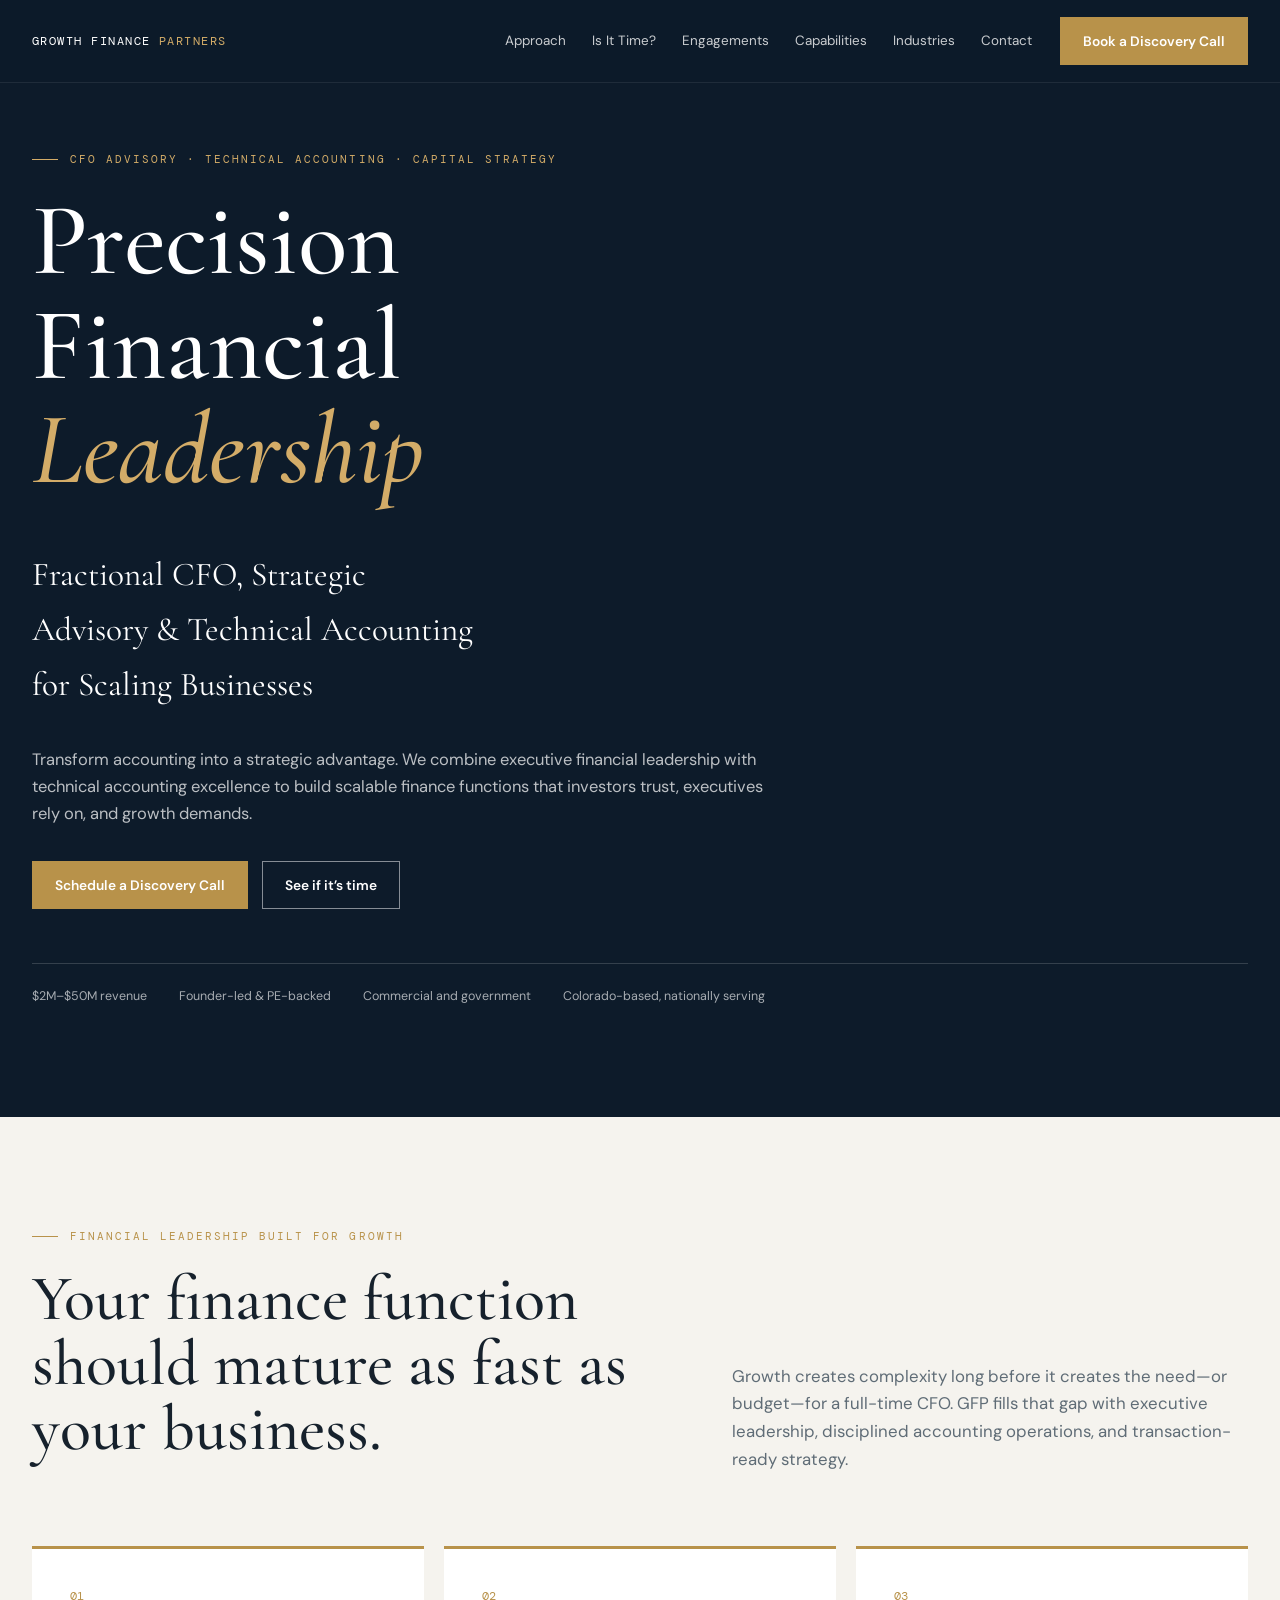
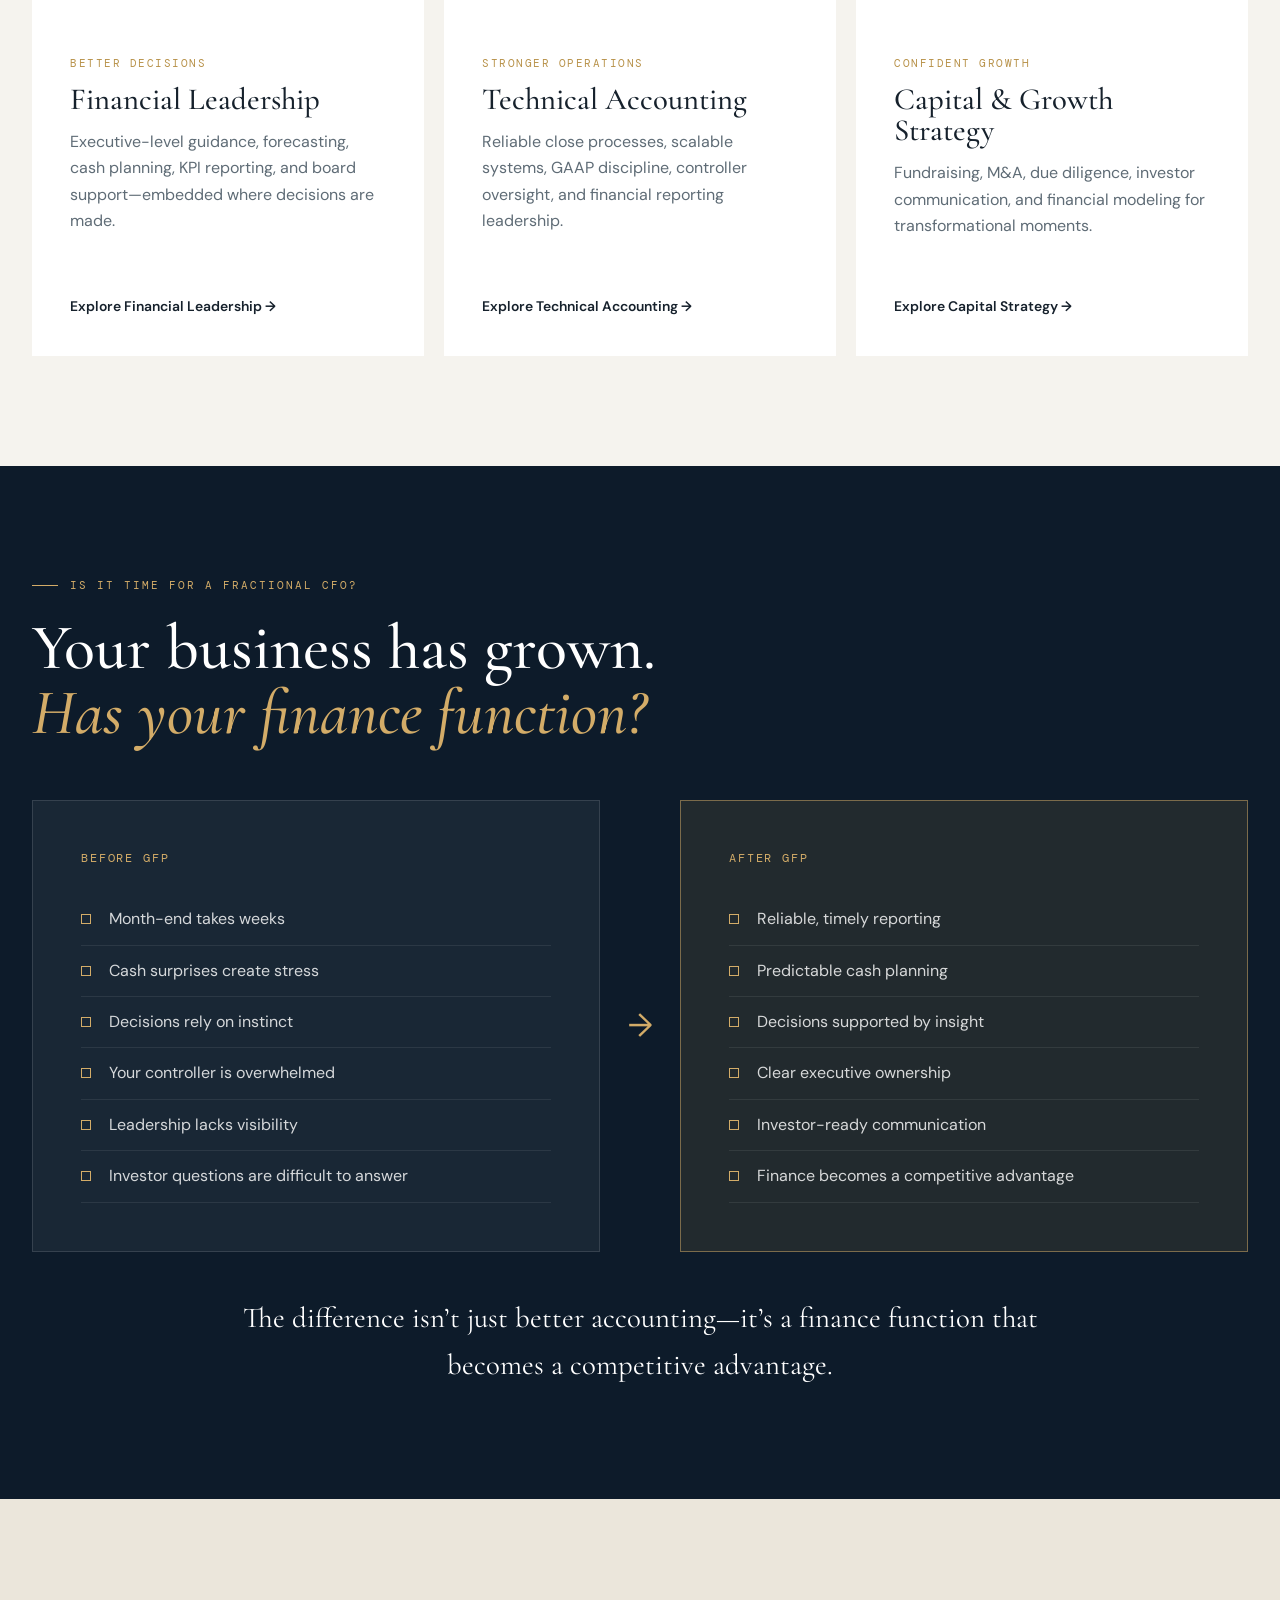
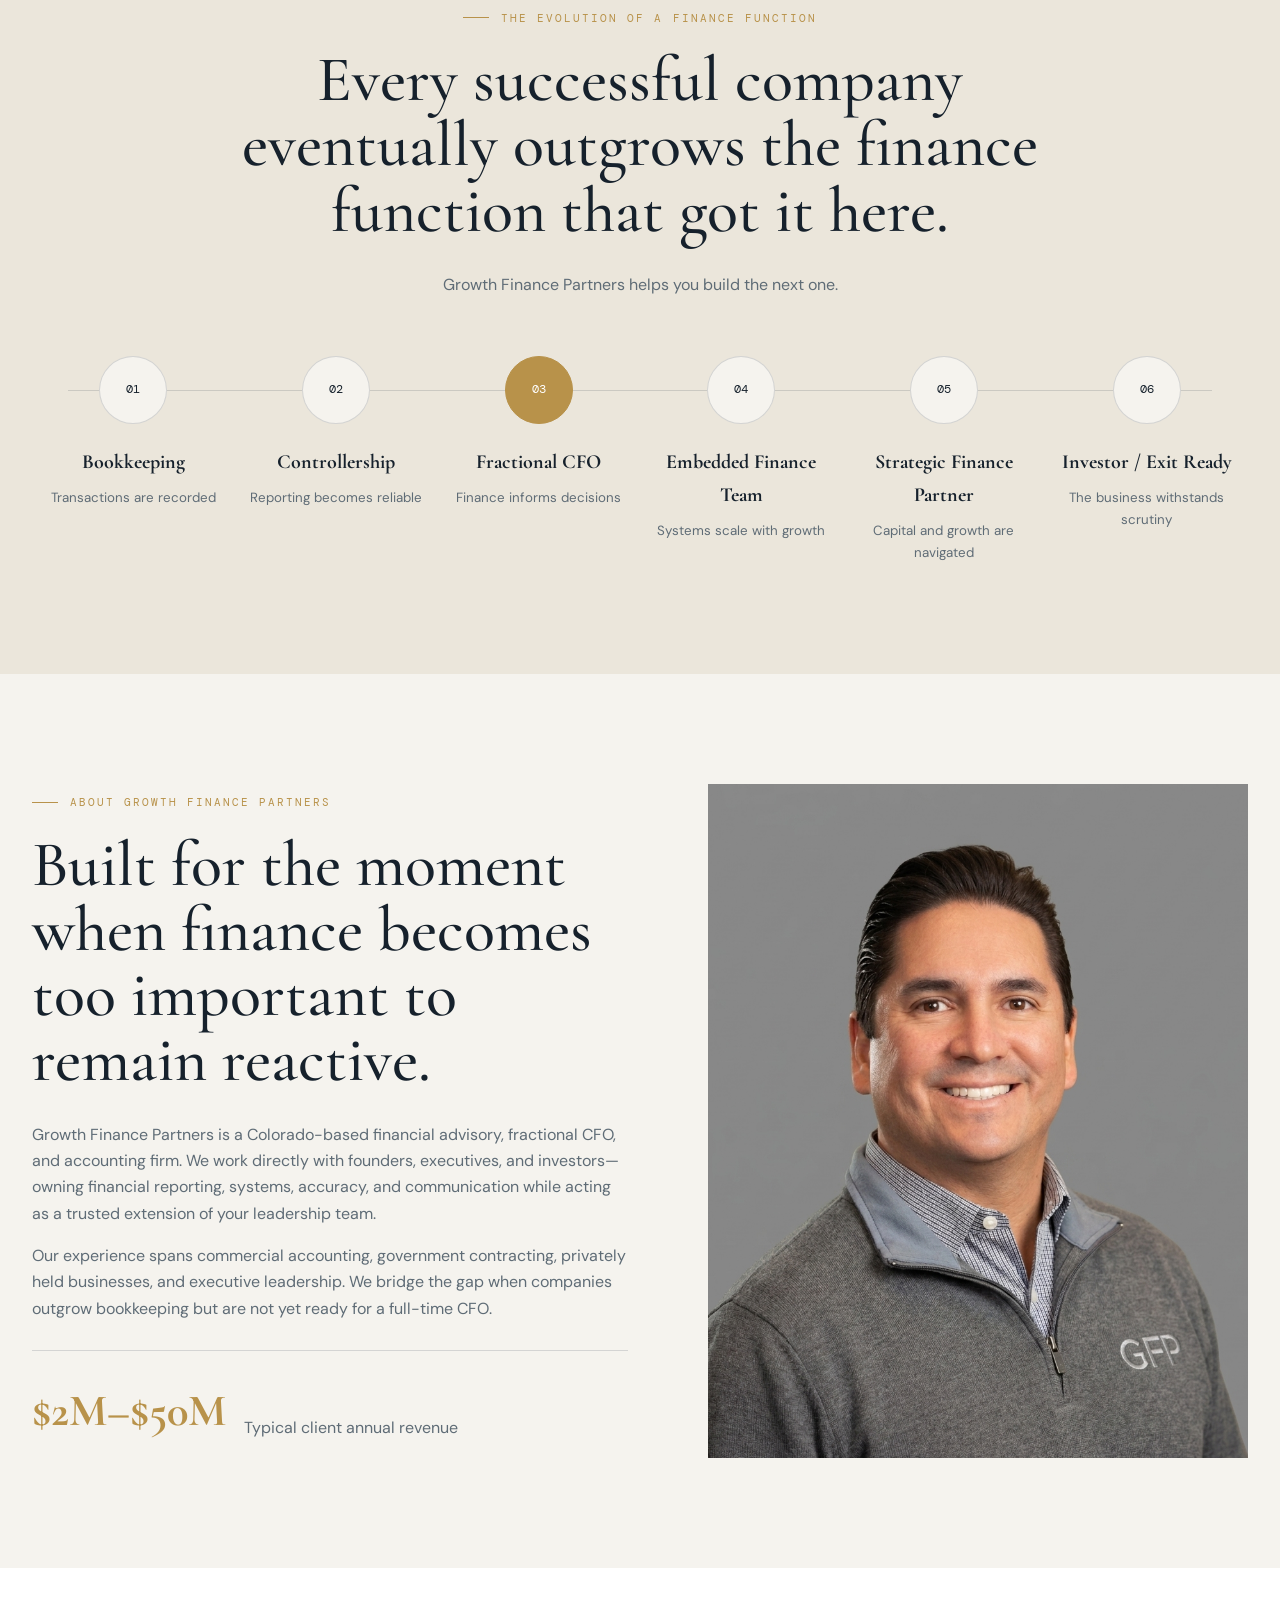
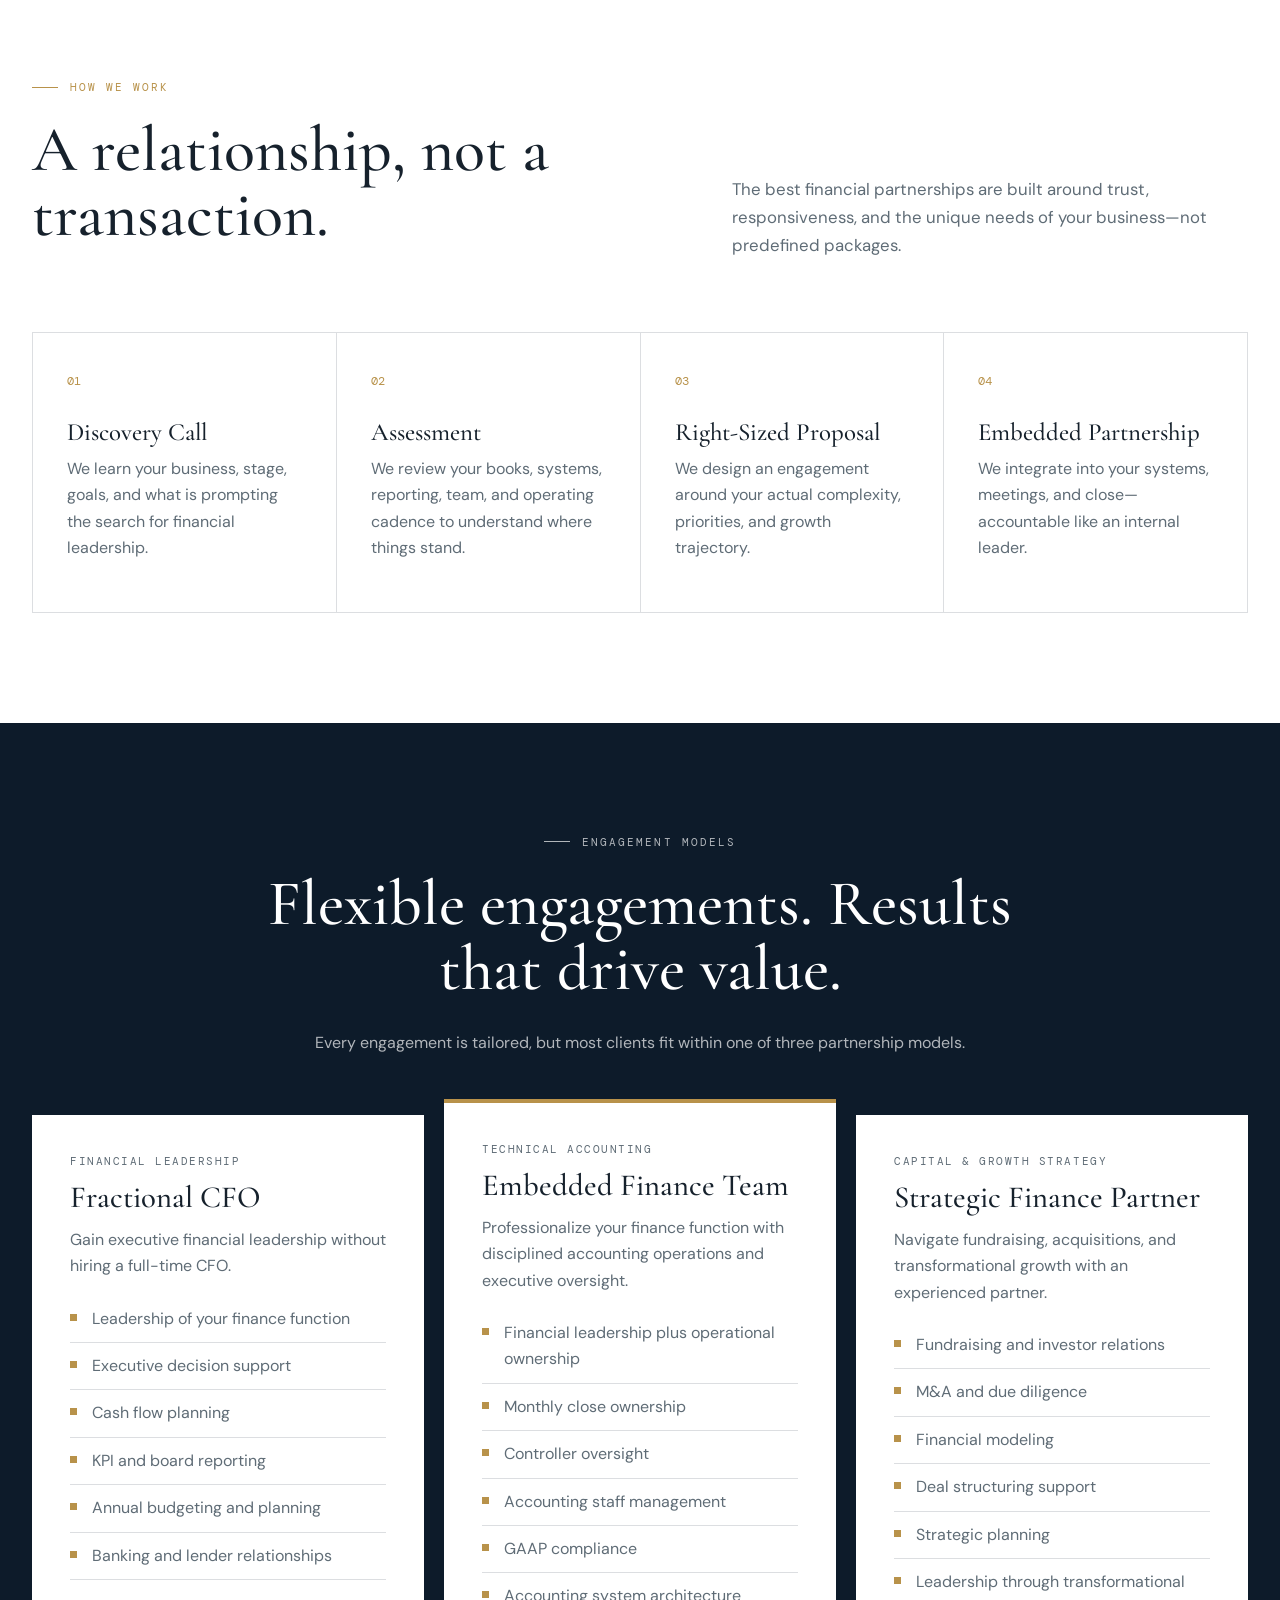
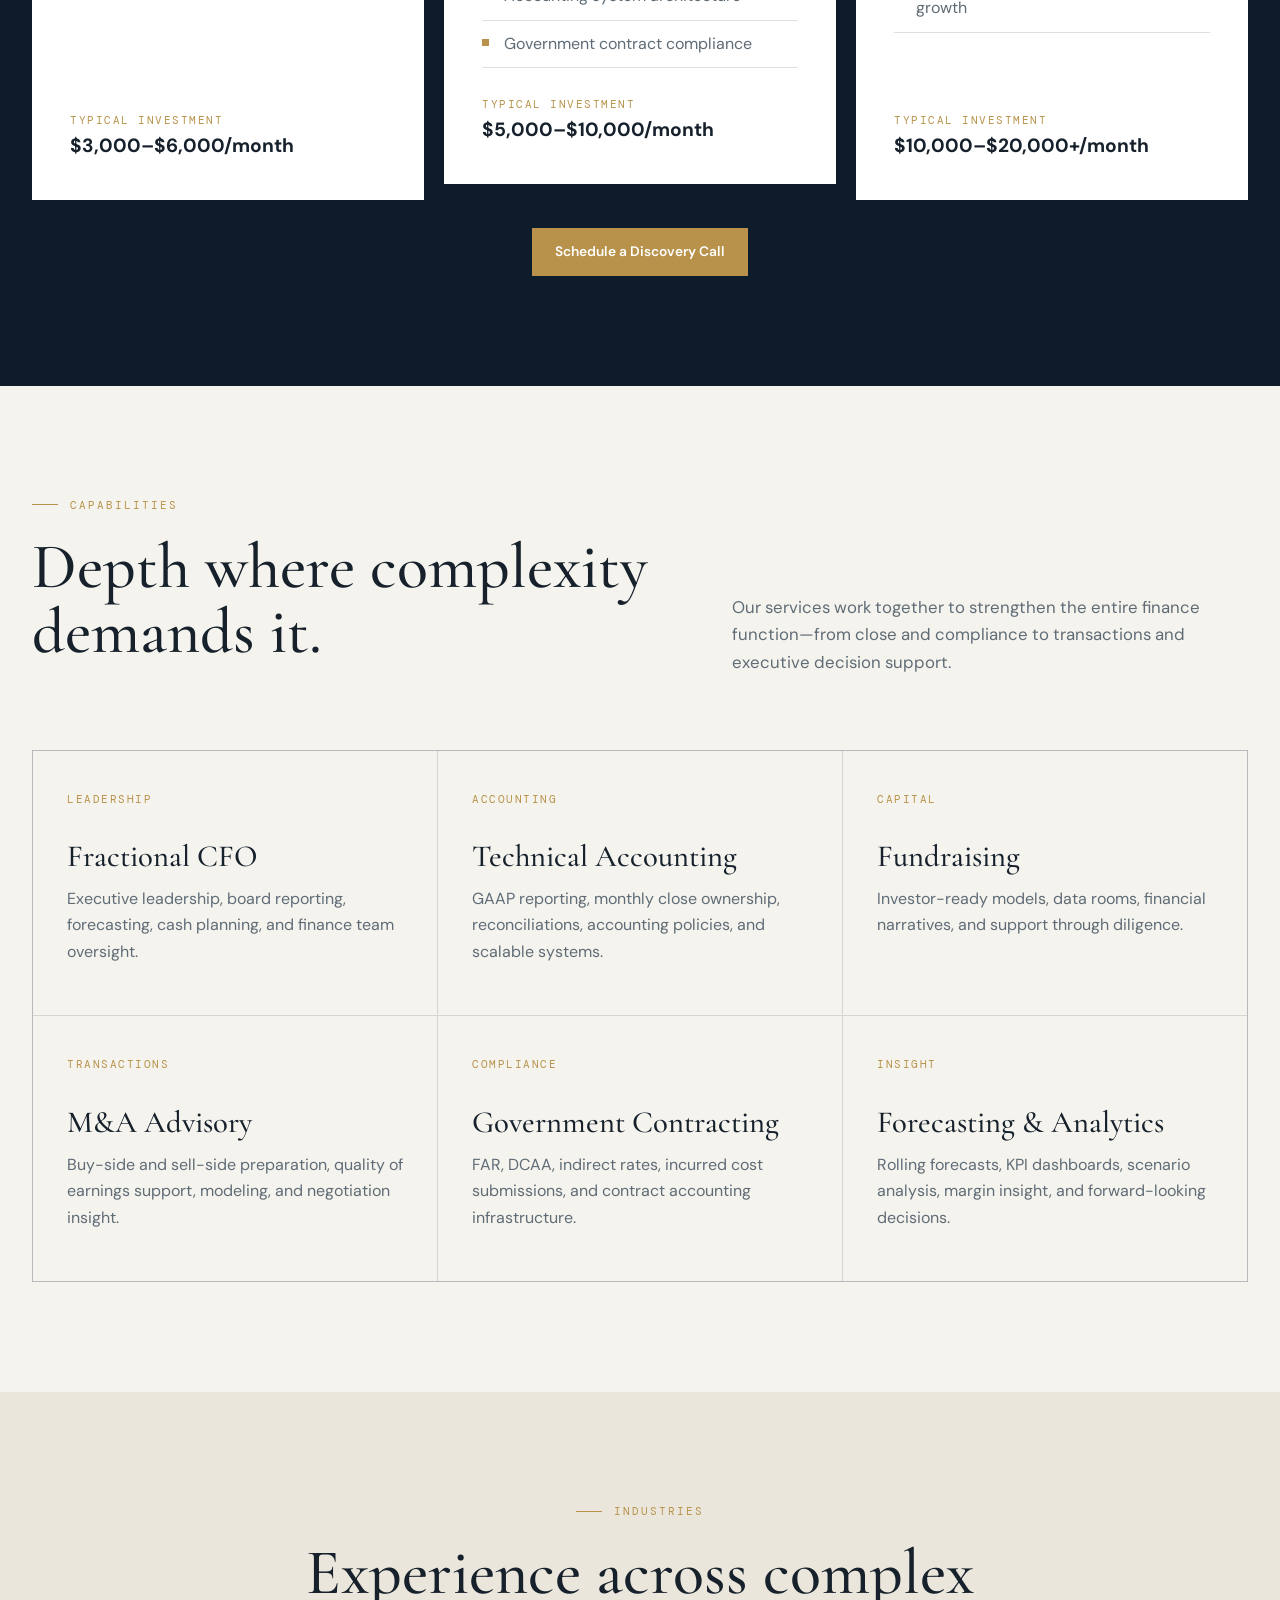
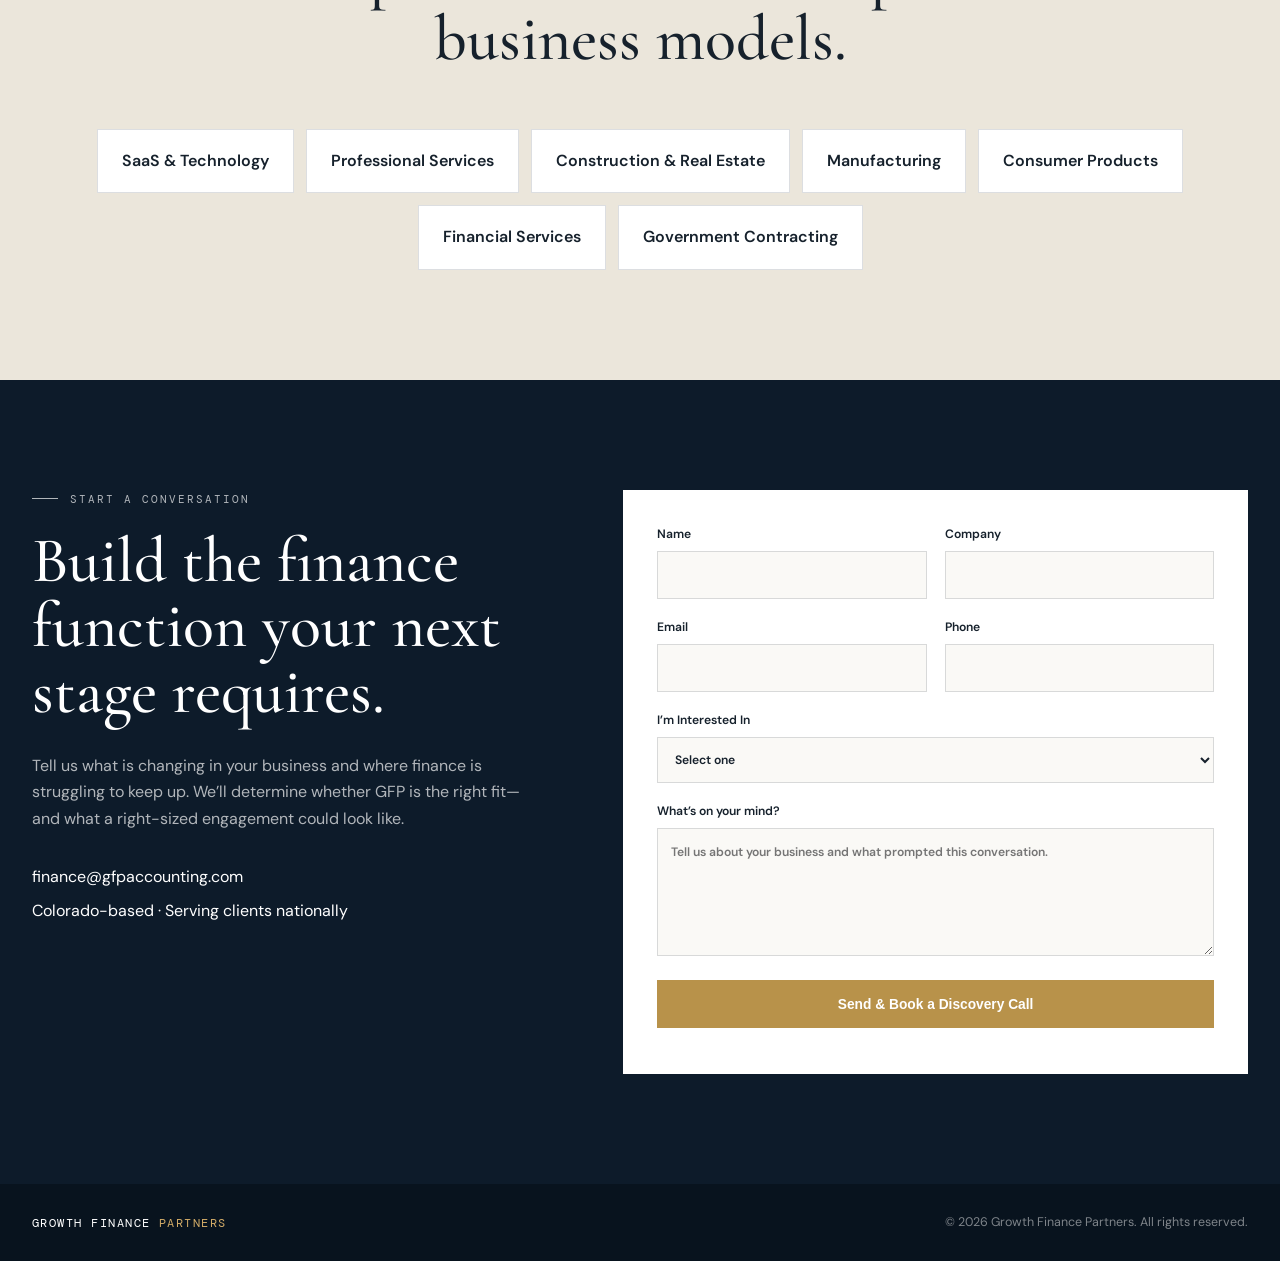
==== commit a17e973d: "Update client profile description in index.html" ====
--- a/index.html
+++ b/index.html
@@ -43,7 +43,7 @@
       <a href="#readiness" class="btn btn-outline">See if it’s time</a>
     </div>
     <div class="hero-proof" aria-label="Typical client profile">
-      <span>$2M–$50M revenue</span><span>Founder-led &amp; PE-backed</span><span>Colorado-based, nationally serving</span>
+      <span>$2M–$50M revenue</span><span>Founder-led &amp; PE-backed</span><span>Commercial and government</span><span>Colorado-based, nationally serving</span>
     </div>
   </div>
 </section>
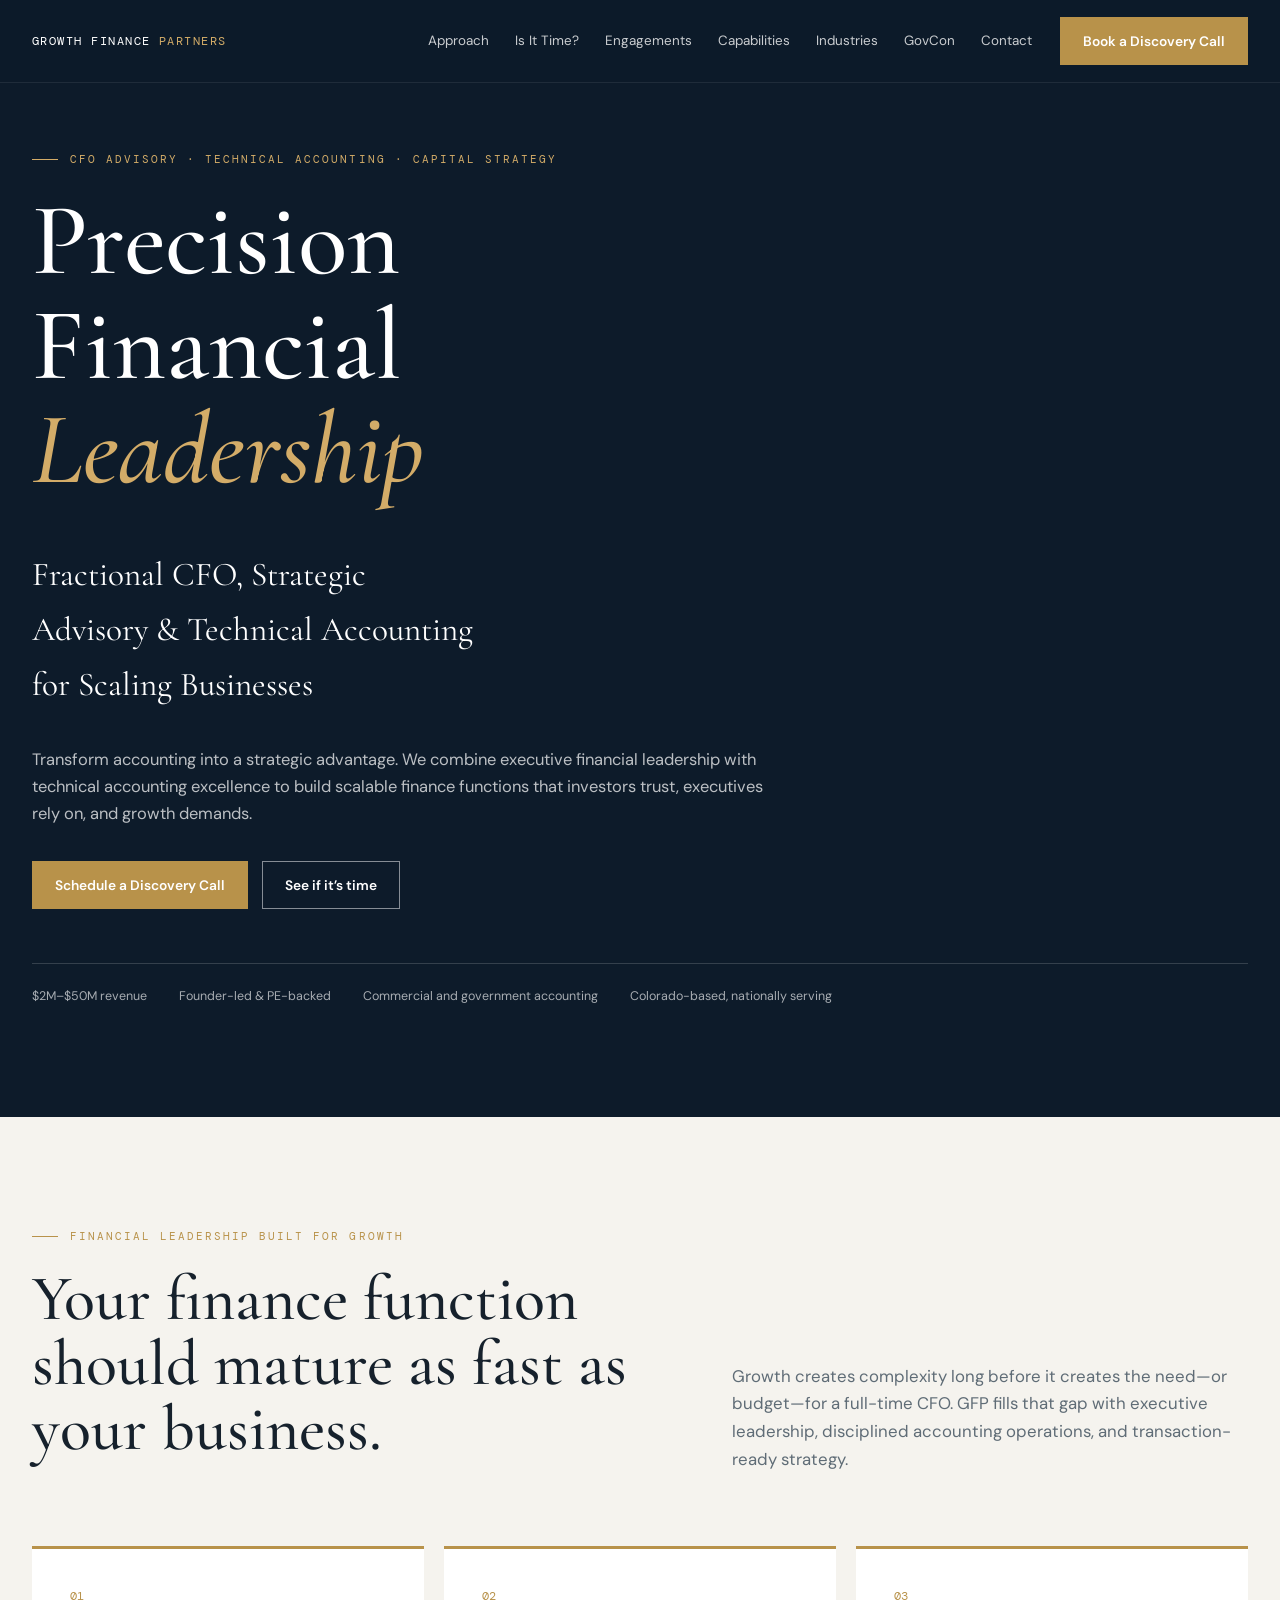
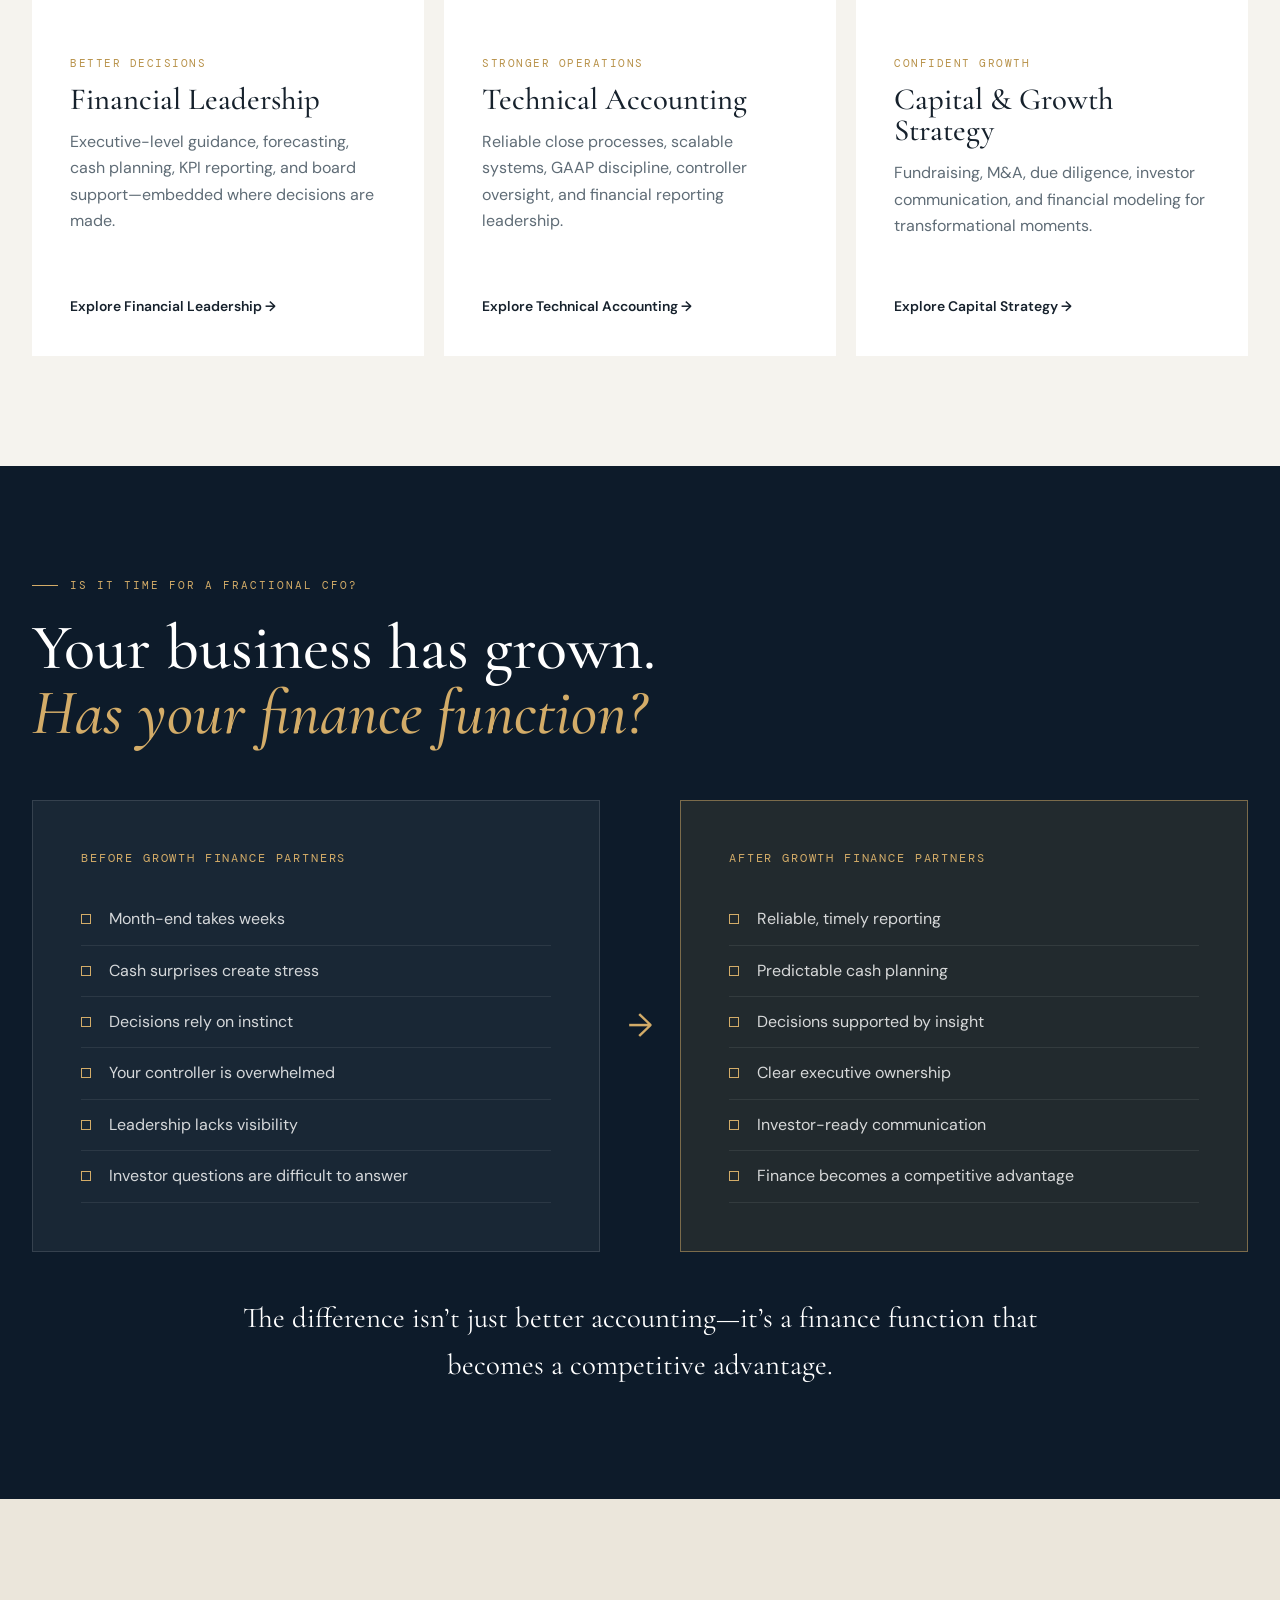
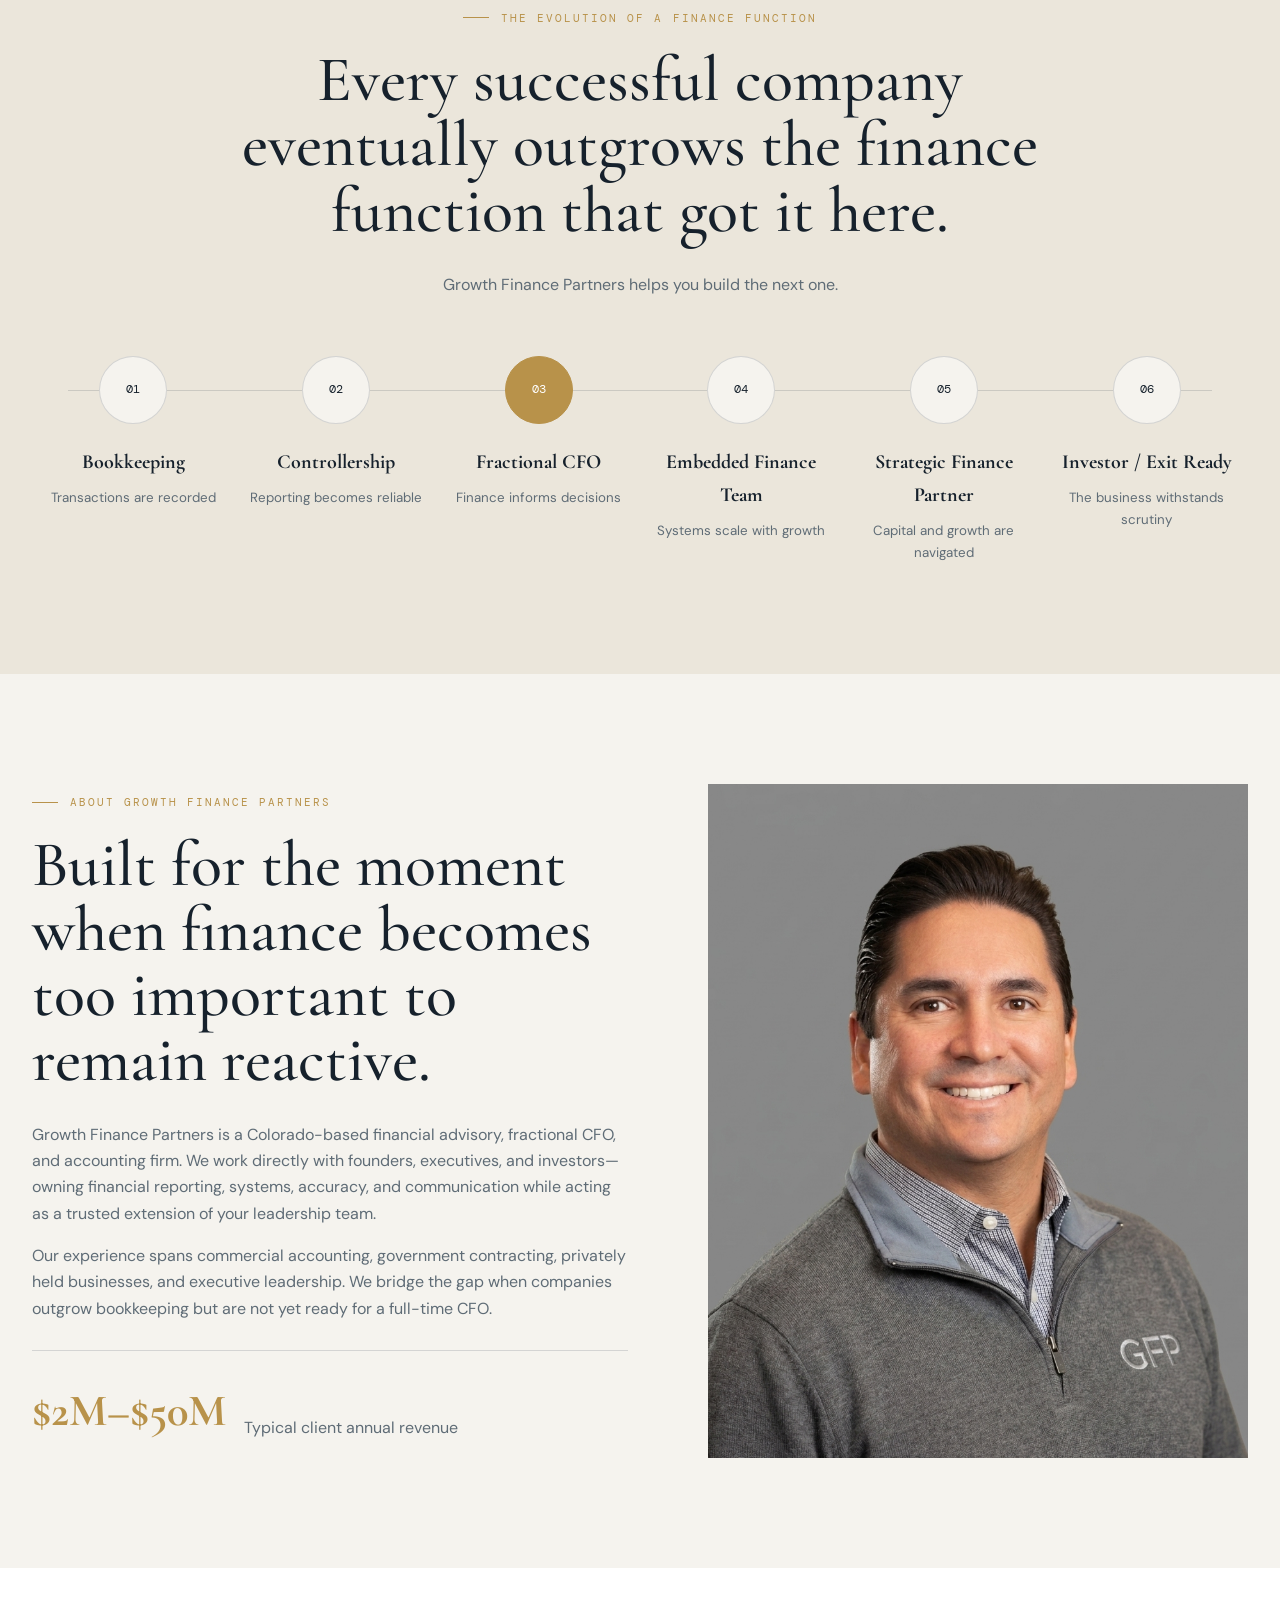
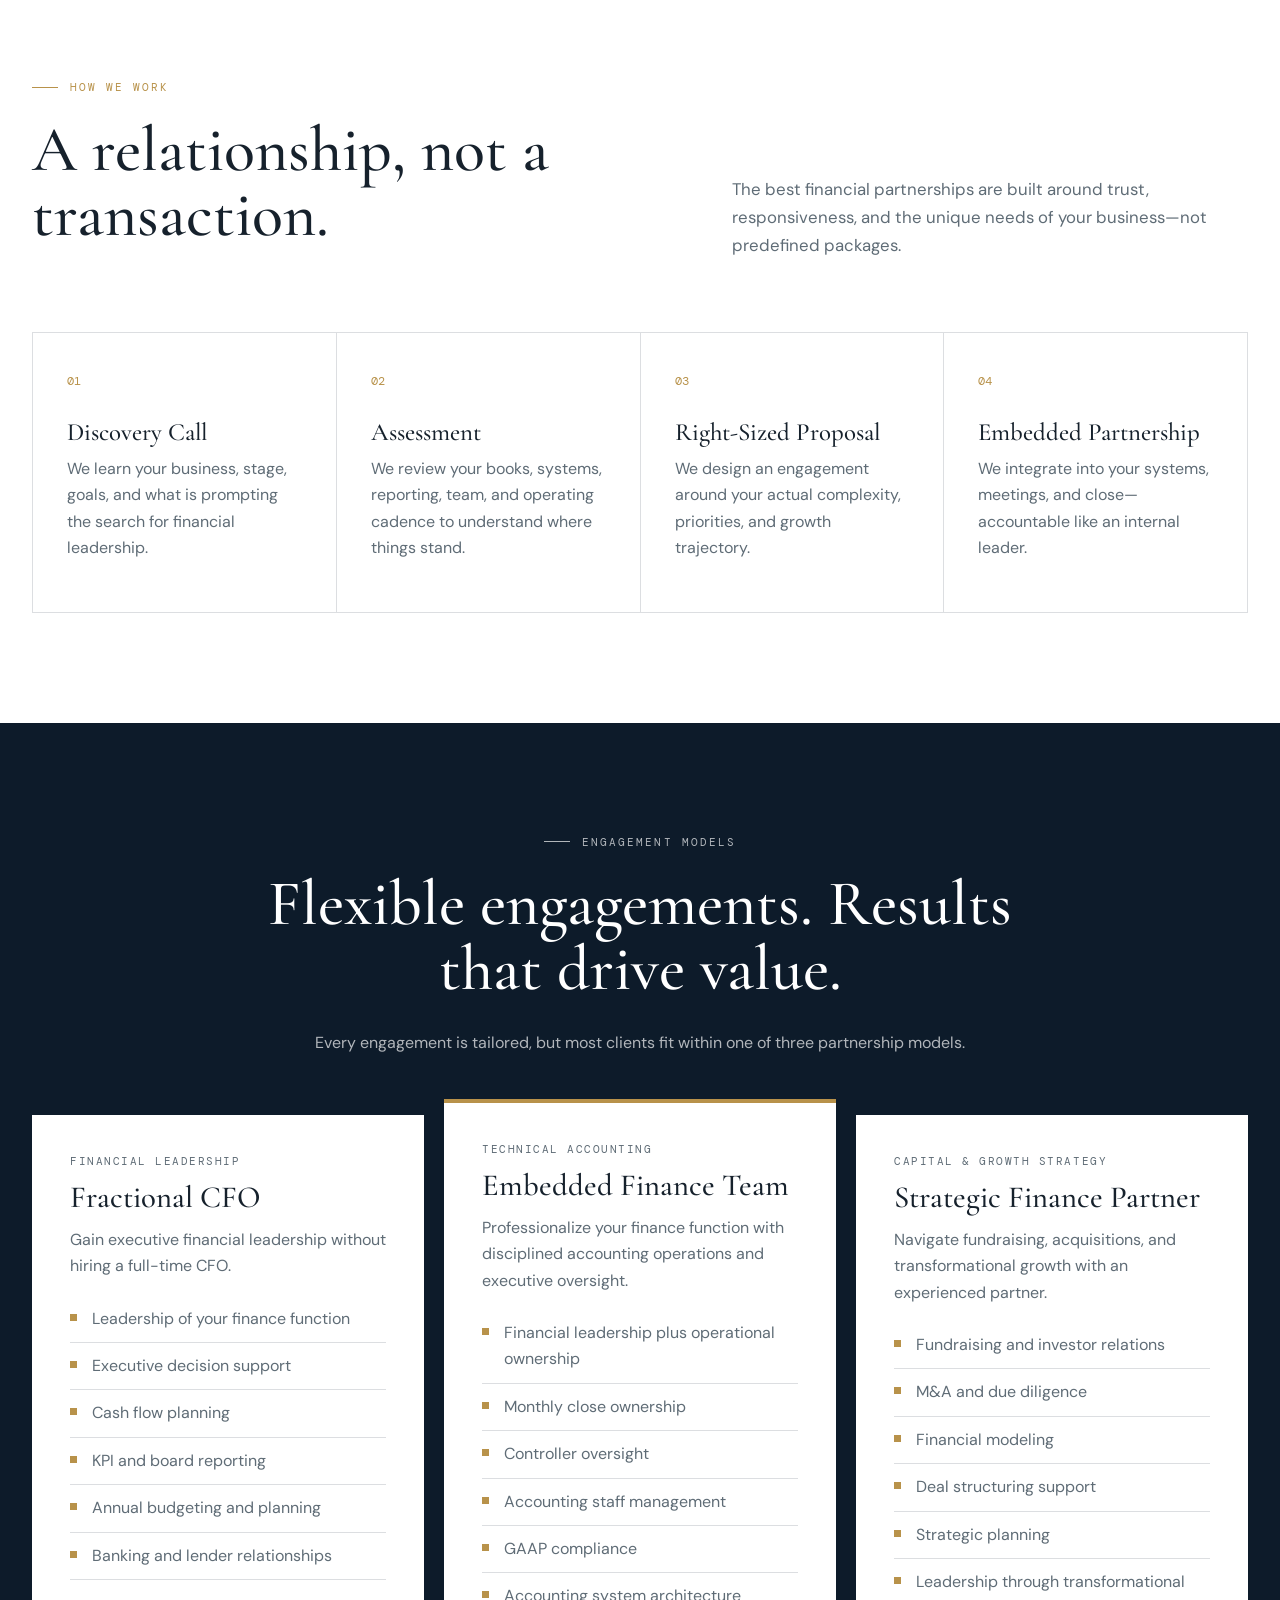
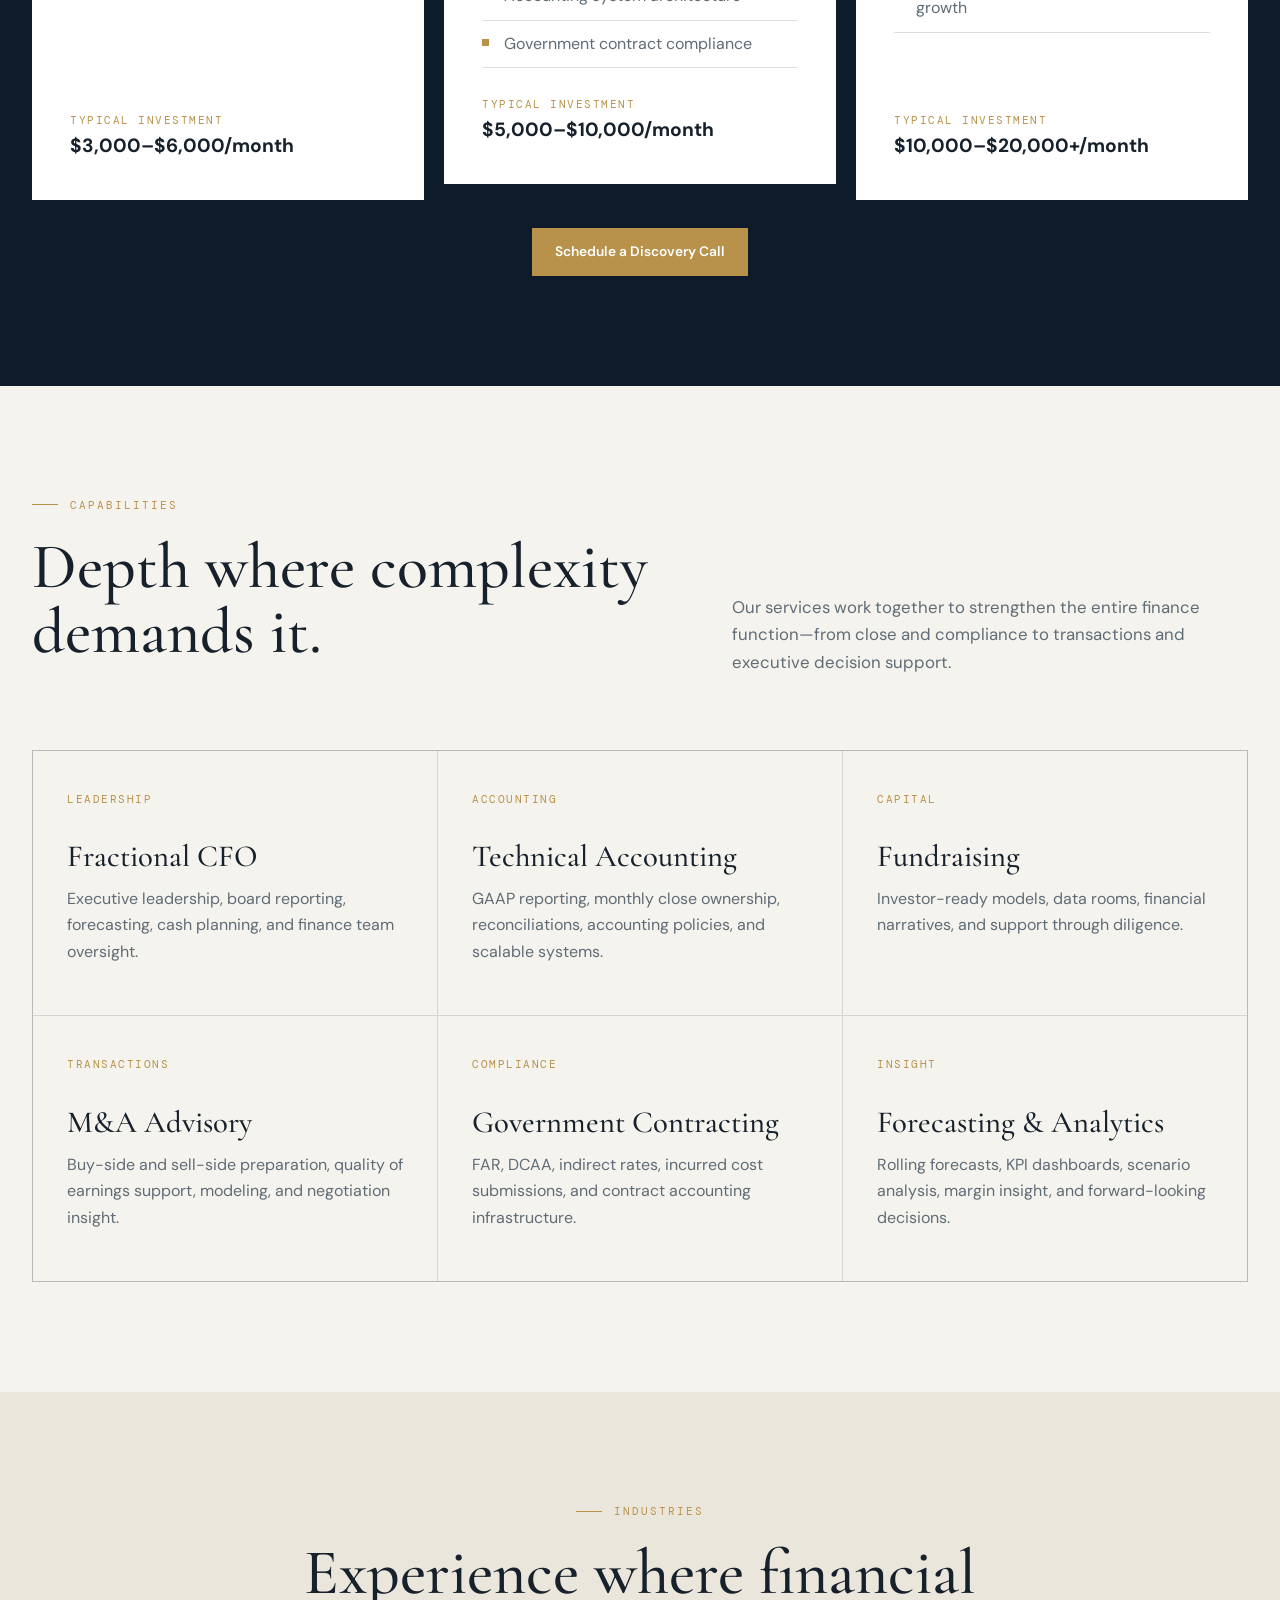
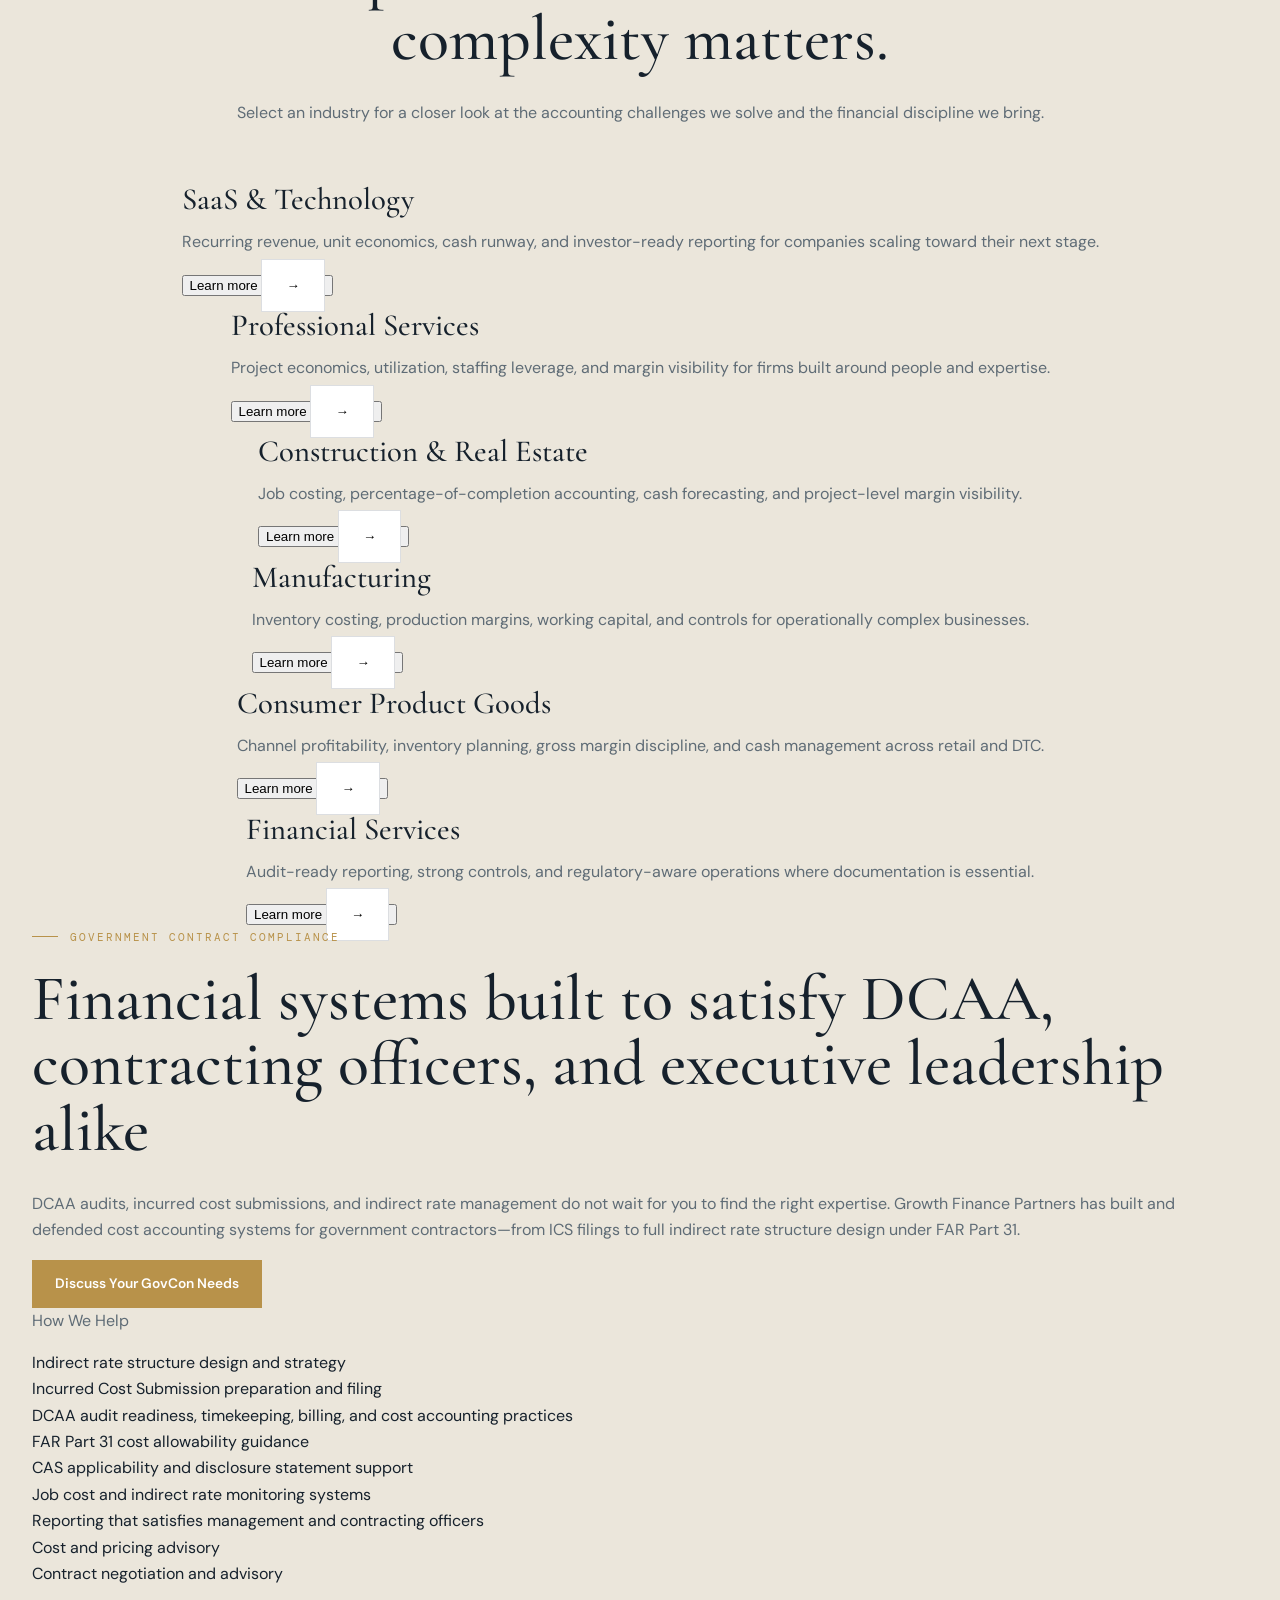
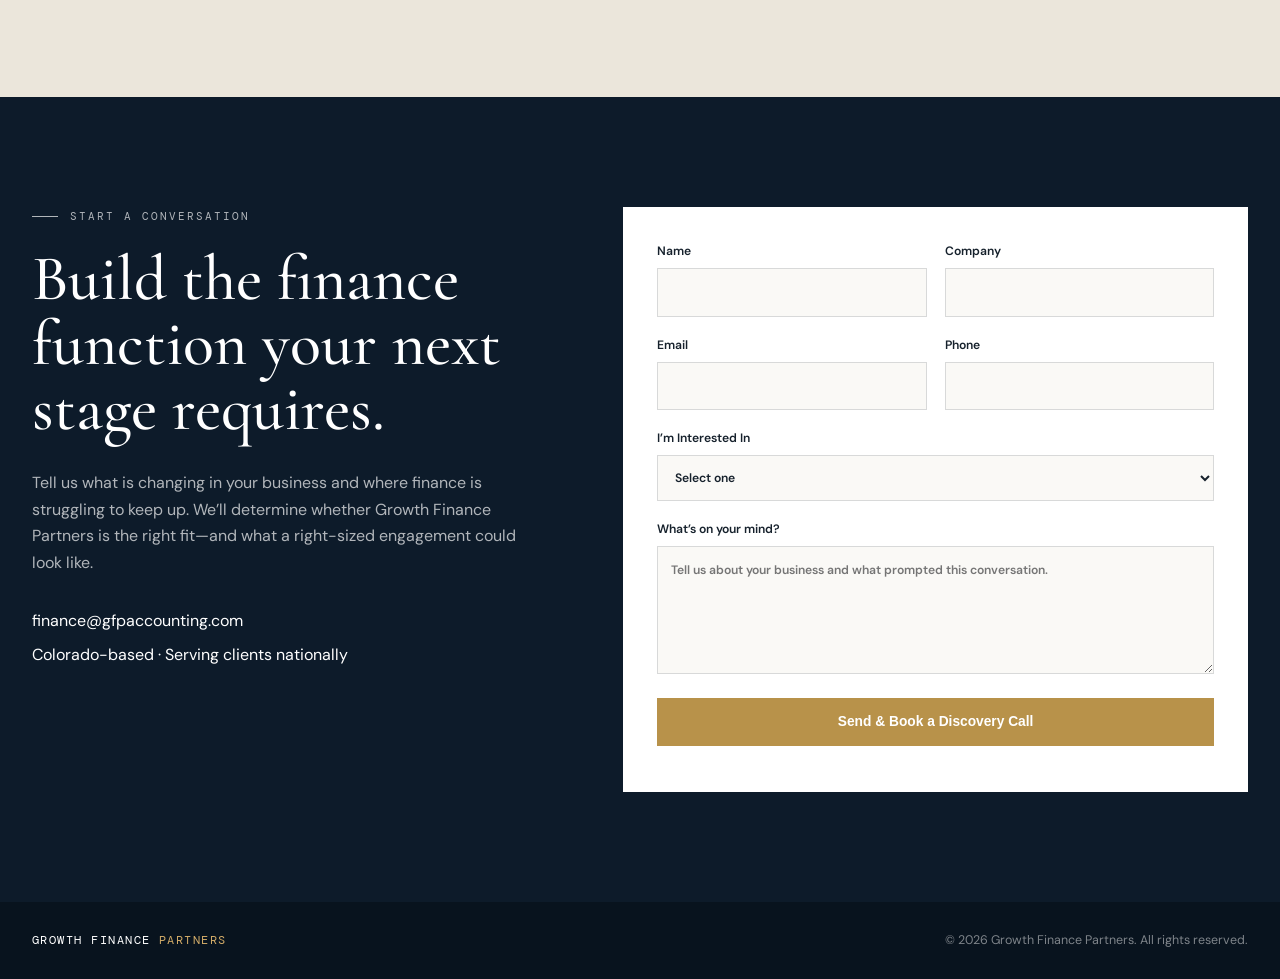
==== commit cc13d755: "Replace 'GFP' with 'Growth Finance Partners' in HTML Updated various sections to include the full na" ====
--- a/index.html
+++ b/index.html
@@ -23,6 +23,7 @@
       <a href="#engagements">Engagements</a>
       <a href="#capabilities">Capabilities</a>
       <a href="#industries">Industries</a>
+      <a href="#govcon">GovCon</a>
       <a href="#contact">Contact</a>
     </nav>
     <a href="#contact" class="btn btn-gold nav-cta">Book a Discovery Call</a>
@@ -43,7 +44,7 @@
       <a href="#readiness" class="btn btn-outline">See if it’s time</a>
     </div>
     <div class="hero-proof" aria-label="Typical client profile">
-      <span>$2M–$50M revenue</span><span>Founder-led &amp; PE-backed</span><span>Commercial and government</span><span>Colorado-based, nationally serving</span>
+      <span>$2M–$50M revenue</span><span>Founder-led &amp; PE-backed</span><span>Commercial and government accounting </span><span>Colorado-based, nationally serving</span>
     </div>
   </div>
 </section>
@@ -66,9 +67,9 @@
   <div class="container">
     <div class="readiness-head"><p class="eyebrow eyebrow-light">Is It Time for a Fractional CFO?</p><h2>Your business has grown.<br><em>Has your finance function?</em></h2></div>
     <div class="before-after">
-      <div class="state state-before"><p class="state-label">Before GFP</p><ul><li>Month-end takes weeks</li><li>Cash surprises create stress</li><li>Decisions rely on instinct</li><li>Your controller is overwhelmed</li><li>Leadership lacks visibility</li><li>Investor questions are difficult to answer</li></ul></div>
+      <div class="state state-before"><p class="state-label">Before Growth Finance Partners</p><ul><li>Month-end takes weeks</li><li>Cash surprises create stress</li><li>Decisions rely on instinct</li><li>Your controller is overwhelmed</li><li>Leadership lacks visibility</li><li>Investor questions are difficult to answer</li></ul></div>
       <div class="state-divider" aria-hidden="true"><span>→</span></div>
-      <div class="state state-after"><p class="state-label">After GFP</p><ul><li>Reliable, timely reporting</li><li>Predictable cash planning</li><li>Decisions supported by insight</li><li>Clear executive ownership</li><li>Investor-ready communication</li><li>Finance becomes a competitive advantage</li></ul></div>
+      <div class="state state-after"><p class="state-label">After Growth Finance Partners</p><ul><li>Reliable, timely reporting</li><li>Predictable cash planning</li><li>Decisions supported by insight</li><li>Clear executive ownership</li><li>Investor-ready communication</li><li>Finance becomes a competitive advantage</li></ul></div>
     </div>
     <p class="readiness-close">The difference isn’t just better accounting—it’s a finance function that becomes a competitive advantage.</p>
   </div>
@@ -135,14 +136,157 @@
 
 <section class="industries" id="industries">
   <div class="container">
-    <div class="section-intro centered"><p class="eyebrow">Industries</p><h2>Experience across complex business models.</h2></div>
-    <div class="industry-grid"><span>SaaS &amp; Technology</span><span>Professional Services</span><span>Construction &amp; Real Estate</span><span>Manufacturing</span><span>Consumer Products</span><span>Financial Services</span><span>Government Contracting</span></div>
-  </div>
-</section>
+    <div class="section-intro centered">
+      <p class="eyebrow">Industries</p>
+      <h2>Experience where financial complexity matters.</h2>
+      <p>Select an industry for a closer look at the accounting challenges we solve and the financial discipline we bring.</p>
+    </div>
+
+    <div class="industry-grid">
+      <article class="industry-card">
+        <h3>SaaS &amp; Technology</h3>
+        <p>Recurring revenue, unit economics, cash runway, and investor-ready reporting for companies scaling toward their next stage.</p>
+        <button class="industry-link" type="button" data-modal-open="saas-modal">Learn more <span aria-hidden="true">→</span></button>
+      </article>
+      <article class="industry-card">
+        <h3>Professional Services</h3>
+        <p>Project economics, utilization, staffing leverage, and margin visibility for firms built around people and expertise.</p>
+        <button class="industry-link" type="button" data-modal-open="services-modal">Learn more <span aria-hidden="true">→</span></button>
+      </article>
+      <article class="industry-card">
+        <h3>Construction &amp; Real Estate</h3>
+        <p>Job costing, percentage-of-completion accounting, cash forecasting, and project-level margin visibility.</p>
+        <button class="industry-link" type="button" data-modal-open="construction-modal">Learn more <span aria-hidden="true">→</span></button>
+      </article>
+      <article class="industry-card">
+        <h3>Manufacturing</h3>
+        <p>Inventory costing, production margins, working capital, and controls for operationally complex businesses.</p>
+        <button class="industry-link" type="button" data-modal-open="manufacturing-modal">Learn more <span aria-hidden="true">→</span></button>
+      </article>
+      <article class="industry-card">
+        <h3>Consumer Product Goods</h3>
+        <p>Channel profitability, inventory planning, gross margin discipline, and cash management across retail and DTC.</p>
+        <button class="industry-link" type="button" data-modal-open="consumer-modal">Learn more <span aria-hidden="true">→</span></button>
+      </article>
+      <article class="industry-card">
+        <h3>Financial Services</h3>
+        <p>Audit-ready reporting, strong controls, and regulatory-aware operations where documentation is essential.</p>
+        <button class="industry-link" type="button" data-modal-open="financial-modal">Learn more <span aria-hidden="true">→</span></button>
+      </article>
+    </div>
+
+    <article class="government-callout" id="govcon" aria-labelledby="govcon-title">
+      <div class="government-callout-copy">
+        <p class="eyebrow">Government Contract Compliance</p>
+        <h2 id="govcon-title">Financial systems built to satisfy DCAA, contracting officers, and executive leadership alike</h2>
+        <p>DCAA audits, incurred cost submissions, and indirect rate management do not wait for you to find the right expertise. Growth Finance Partners has built and defended cost accounting systems for government contractors—from ICS filings to full indirect rate structure design under FAR Part 31.</p>
+        <a href="#contact" class="btn btn-gold">Discuss Your GovCon Needs</a>
+      </div>
+      <div class="government-callout-services">
+        <p class="government-list-label">How We Help</p>
+        <ul>
+          <li>Indirect rate structure design and strategy</li>
+          <li>Incurred Cost Submission preparation and filing</li>
+          <li>DCAA audit readiness, timekeeping, billing, and cost accounting practices</li>
+          <li>FAR Part 31 cost allowability guidance</li>
+          <li>CAS applicability and disclosure statement support</li>
+          <li>Job cost and indirect rate monitoring systems</li>
+          <li>Reporting that satisfies management and contracting officers</li>
+          <li>Cost and pricing advisory</li>
+          <li>Contract negotiation and advisory</li>
+        </ul>
+      </div>
+    </article>
+  </div>
+</section>
+
+<div class="industry-modal" id="saas-modal" role="dialog" aria-modal="true" aria-labelledby="saas-title" hidden>
+  <div class="industry-modal-backdrop" data-modal-close></div>
+  <div class="industry-modal-panel" tabindex="-1">
+    <button class="modal-close" type="button" data-modal-close aria-label="Close SaaS and Technology details">×</button>
+    <div class="modal-icon" aria-hidden="true">▣</div>
+    <h2 id="saas-title">SaaS &amp; Technology</h2>
+    <p>Revenue recognition under ASC 606 gets complicated fast with multi-element contracts and usage-based pricing. Burn rate and runway need constant visibility between raises, while investors expect SaaS metrics—ARR, NRR, CAC, and LTV—reported clearly and consistently.</p>
+    <p class="modal-label">How We Help</p>
+    <ul><li>ASC 606 revenue recognition</li><li>SaaS metrics and unit economics</li><li>Runway and burn-rate management</li><li>Fundraising-ready reporting</li></ul>
+    <div class="modal-proof"><span>Why GFP</span><strong>We bring the SaaS fluency and technical accounting discipline your board and investors expect, without requiring a dedicated revenue accounting team.</strong></div>
+    <a href="#contact" class="btn btn-gold modal-cta" data-modal-close>Let’s Talk</a>
+  </div>
+</div>
+
+<div class="industry-modal" id="services-modal" role="dialog" aria-modal="true" aria-labelledby="services-title" hidden>
+  <div class="industry-modal-backdrop" data-modal-close></div>
+  <div class="industry-modal-panel" tabindex="-1">
+    <button class="modal-close" type="button" data-modal-close aria-label="Close Professional Services details">×</button>
+    <div class="modal-icon" aria-hidden="true">▤</div>
+    <h2 id="services-title">Professional Services</h2>
+    <p>Revenue is tied to people’s time, making utilization, project margins, and capacity planning essential. It is easy to know you are busy and still not know which engagements are profitable.</p>
+    <p class="modal-label">How We Help</p>
+    <ul><li>Project and utilization accounting</li><li>Margin analysis by engagement</li><li>Resource and capacity planning</li><li>Client profitability reporting</li></ul>
+    <div class="modal-proof"><span>Why GFP</span><strong>We build project- and utilization-level accounting that shows exactly which engagements—and which people—are driving margin, not just revenue.</strong></div>
+    <a href="#contact" class="btn btn-gold modal-cta" data-modal-close>Let’s Talk</a>
+  </div>
+</div>
+
+<div class="industry-modal" id="construction-modal" role="dialog" aria-modal="true" aria-labelledby="construction-title" hidden>
+  <div class="industry-modal-backdrop" data-modal-close></div>
+  <div class="industry-modal-panel" tabindex="-1">
+    <button class="modal-close" type="button" data-modal-close aria-label="Close Construction and Real Estate details">×</button>
+    <div class="modal-icon" aria-hidden="true">⌂</div>
+    <h2 id="construction-title">Construction &amp; Real Estate</h2>
+    <p>Percentage-of-completion accounting, job costing, and WIP schedules are easy to get wrong and difficult to unwind later. Lenders, bonding companies, and owners need reporting that reconciles cleanly and produces dependable cash visibility.</p>
+    <p class="modal-label">How We Help</p>
+    <ul><li>Job costing and WIP schedules</li><li>Percentage-of-completion revenue</li><li>Draw and lender reporting</li><li>Cash flow forecasting by project</li></ul>
+    <div class="modal-proof"><span>Why GFP</span><strong>We keep job costing and WIP accurate in real time, so draw requests, lender reporting, and true project profitability are never a guessing game.</strong></div>
+    <a href="#contact" class="btn btn-gold modal-cta" data-modal-close>Let’s Talk</a>
+  </div>
+</div>
+
+<div class="industry-modal" id="manufacturing-modal" role="dialog" aria-modal="true" aria-labelledby="manufacturing-title" hidden>
+  <div class="industry-modal-backdrop" data-modal-close></div>
+  <div class="industry-modal-panel" tabindex="-1">
+    <button class="modal-close" type="button" data-modal-close aria-label="Close Manufacturing details">×</button>
+    <div class="modal-icon" aria-hidden="true">⚙</div>
+    <h2 id="manufacturing-title">Manufacturing</h2>
+    <p>Inventory costing errors quietly erode margin long before anyone notices. Working capital gets tied up in inventory and receivables in ways that are hard to see without product-line-level visibility.</p>
+    <p class="modal-label">How We Help</p>
+    <ul><li>Standard and job costing</li><li>Inventory and COGS accuracy</li><li>Working capital management</li><li>Margin analysis by product line</li></ul>
+    <div class="modal-proof"><span>Why GFP</span><strong>We bring standard and job-costing discipline that surfaces margin problems by product line before they become a cash problem.</strong></div>
+    <a href="#contact" class="btn btn-gold modal-cta" data-modal-close>Let’s Talk</a>
+  </div>
+</div>
+
+<div class="industry-modal" id="consumer-modal" role="dialog" aria-modal="true" aria-labelledby="consumer-title" hidden>
+  <div class="industry-modal-backdrop" data-modal-close></div>
+  <div class="industry-modal-panel" tabindex="-1">
+    <button class="modal-close" type="button" data-modal-close aria-label="Close Consumer Product Goods details">×</button>
+    <div class="modal-icon" aria-hidden="true">◇</div>
+    <h2 id="consumer-title">Consumer Product Goods</h2>
+    <p>Retail deductions, chargebacks, and channel-specific margins can quietly erase profitability that looks healthy at the top line. Inventory and demand-planning missteps tie up cash exactly when you need it for growth.</p>
+    <p class="modal-label">How We Help</p>
+    <ul><li>Channel and SKU-level margin analysis</li><li>Inventory and demand planning support</li><li>Retail deduction and chargeback tracking</li><li>Cash flow forecasting</li></ul>
+    <div class="modal-proof"><span>Why GFP</span><strong>We track margin down to the channel and SKU level, so you know which products and retail relationships are actually making you money.</strong></div>
+    <a href="#contact" class="btn btn-gold modal-cta" data-modal-close>Let’s Talk</a>
+  </div>
+</div>
+
+<div class="industry-modal" id="financial-modal" role="dialog" aria-modal="true" aria-labelledby="financial-title" hidden>
+  <div class="industry-modal-backdrop" data-modal-close></div>
+  <div class="industry-modal-panel" tabindex="-1">
+    <button class="modal-close" type="button" data-modal-close aria-label="Close Financial Services details">×</button>
+    <div class="modal-icon" aria-hidden="true">▥</div>
+    <h2 id="financial-title">Financial Services</h2>
+    <p>Regulatory scrutiny raises the bar on reporting accuracy and controls beyond what a typical growth-stage finance team is built for. Investors and regulators expect documentation and audit readiness that are difficult to build under pressure.</p>
+    <p class="modal-label">How We Help</p>
+    <ul><li>Regulatory-aware financial reporting</li><li>Reconciliation and controls design</li><li>Investor and board reporting</li><li>Technical accounting support</li></ul>
+    <div class="modal-proof"><span>Why GFP</span><strong>We bring the technical accounting depth and controls discipline to keep your reporting audit-ready before anyone asks to see it.</strong></div>
+    <a href="#contact" class="btn btn-gold modal-cta" data-modal-close>Let’s Talk</a>
+  </div>
+</div>
 
 <section class="contact" id="contact">
   <div class="container contact-grid">
-    <div><p class="eyebrow eyebrow-light">Start a Conversation</p><h2>Build the finance function your next stage requires.</h2><p>Tell us what is changing in your business and where finance is struggling to keep up. We’ll determine whether GFP is the right fit—and what a right-sized engagement could look like.</p><div class="contact-meta"><span>finance@gfpaccounting.com</span><span>Colorado-based · Serving clients nationally</span></div></div>
+    <div><p class="eyebrow eyebrow-light">Start a Conversation</p><h2>Build the finance function your next stage requires.</h2><p>Tell us what is changing in your business and where finance is struggling to keep up. We’ll determine whether Growth Finance Partners is the right fit—and what a right-sized engagement could look like.</p><div class="contact-meta"><span>finance@gfpaccounting.com</span><span>Colorado-based · Serving clients nationally</span></div></div>
     <form id="consultation-form" class="contact-form">
       <div class="form-grid"><label>Name<input type="text" name="name" required></label><label>Company<input type="text" name="company"></label><label>Email<input type="email" name="email" required></label><label>Phone<input type="tel" name="phone"></label><label class="full">I’m Interested In<select name="interest"><option value="">Select one</option><option>Fractional CFO</option><option>Technical Accounting</option><option>Capital & Growth Strategy</option><option>Government Contract Compliance</option><option>Not sure yet</option></select></label><label class="full">What’s on your mind?<textarea name="message" rows="5" placeholder="Tell us about your business and what prompted this conversation."></textarea></label></div>
       <div class="cf-turnstile" data-sitekey="0x4AAAAAADvJJRK_oPgjJyge"></div>
@@ -156,6 +300,42 @@
 <script src="https://challenges.cloudflare.com/turnstile/v0/api.js" async defer></script>
 <script>
 const toggle=document.querySelector('.nav-toggle');const nav=document.querySelector('.primary-nav');toggle.addEventListener('click',()=>{const open=nav.classList.toggle('open');toggle.setAttribute('aria-expanded',open)});nav.querySelectorAll('a').forEach(a=>a.addEventListener('click',()=>{nav.classList.remove('open');toggle.setAttribute('aria-expanded','false')}));
+const modalTriggers=document.querySelectorAll('[data-modal-open]');
+const modalClosers=document.querySelectorAll('[data-modal-close]');
+let activeModal=null;
+let lastFocused=null;
+function openIndustryModal(id){
+  const modal=document.getElementById(id);
+  if(!modal)return;
+  lastFocused=document.activeElement;
+  activeModal=modal;
+  modal.hidden=false;
+  document.body.classList.add('modal-open');
+  requestAnimationFrame(()=>modal.classList.add('is-open'));
+  modal.querySelector('.industry-modal-panel').focus();
+}
+function closeIndustryModal(){
+  if(!activeModal)return;
+  const modal=activeModal;
+  modal.classList.remove('is-open');
+  document.body.classList.remove('modal-open');
+  window.setTimeout(()=>{modal.hidden=true;},180);
+  activeModal=null;
+  if(lastFocused)lastFocused.focus();
+}
+modalTriggers.forEach(trigger=>trigger.addEventListener('click',()=>openIndustryModal(trigger.dataset.modalOpen)));
+modalClosers.forEach(closer=>closer.addEventListener('click',closeIndustryModal));
+document.addEventListener('keydown',event=>{
+  if(event.key==='Escape'&&activeModal)closeIndustryModal();
+  if(event.key==='Tab'&&activeModal){
+    const focusable=[...activeModal.querySelectorAll('a[href],button:not([disabled])')];
+    if(!focusable.length)return;
+    const first=focusable[0],last=focusable[focusable.length-1];
+    if(event.shiftKey&&document.activeElement===first){event.preventDefault();last.focus();}
+    else if(!event.shiftKey&&document.activeElement===last){event.preventDefault();first.focus();}
+  }
+});
+
 const form=document.getElementById('consultation-form');form.addEventListener('submit',async e=>{e.preventDefault();const status=document.getElementById('form-status');const button=form.querySelector('button');button.disabled=true;status.textContent='Sending...';try{const payload=Object.fromEntries(new FormData(form).entries());const res=await fetch('/api/consultation',{method:'POST',headers:{'Content-Type':'application/json'},body:JSON.stringify(payload)});if(!res.ok)throw new Error();form.reset();status.textContent="Thank you—we'll be in touch shortly."}catch(err){status.textContent='Something went wrong. Please email finance@gfpaccounting.com.'}finally{button.disabled=false}});
 </script>
 </body>
--- a/styles.css
+++ b/styles.css
@@ -1 +1,880 @@
-:root{--navy:#0d1b2a;--navy2:#14283a;--gold:#b8924a;--gold2:#d3ac68;--cream:#f5f3ee;--cream2:#ebe6db;--ink:#16212c;--muted:#5f6c76;--line:rgba(13,27,42,.14);--white:#fff;--display:'Cormorant Garamond',serif;--body:'DM Sans',sans-serif;--mono:'DM Mono',monospace;--max:1380px}*{box-sizing:border-box}html{scroll-behavior:smooth}body{margin:0;background:var(--cream);color:var(--ink);font-family:var(--body);line-height:1.65;-webkit-font-smoothing:antialiased}img{max-width:100%;display:block}a{color:inherit;text-decoration:none}h1,h2,h3{font-family:var(--display);font-weight:500;line-height:1.02;margin:0 0 .45em}h2{font-size:clamp(2.6rem,5vw,5rem)}h3{font-size:clamp(1.6rem,2.4vw,2.25rem)}p{margin:0 0 1em;color:var(--muted)}ul{margin:0;padding:0;list-style:none}.container{width:min(var(--max),calc(100% - 64px));margin:auto}.skip-link{position:absolute;left:-9999px}.skip-link:focus{left:16px;top:16px;z-index:9999;background:#fff;padding:10px}.site-header{position:fixed;z-index:1000;top:0;left:0;right:0;background:rgba(13,27,42,.94);backdrop-filter:blur(14px);border-bottom:1px solid rgba(255,255,255,.08)}.nav-row{height:82px;display:flex;align-items:center;gap:28px}.brand{font-family:var(--mono);font-size:.76rem;letter-spacing:.12em;color:#fff;white-space:nowrap}.brand span{color:var(--gold2)}.primary-nav{display:flex;align-items:center;gap:26px;margin-left:auto}.primary-nav a{color:rgba(255,255,255,.78);font-size:.84rem}.primary-nav a:hover{color:#fff}.nav-toggle{display:none}.btn{display:inline-flex;align-items:center;justify-content:center;min-height:48px;padding:0 22px;border:1px solid transparent;font-weight:600;font-size:.86rem;transition:.2s}.btn-gold{background:var(--gold);color:#fff}.btn-gold:hover{background:var(--gold2);color:var(--navy)}.btn-outline{border-color:rgba(255,255,255,.5);color:#fff}.btn-outline:hover{background:#fff;color:var(--navy)}.eyebrow{font-family:var(--mono);font-size:.7rem;letter-spacing:.18em;text-transform:uppercase;color:var(--gold);display:flex;align-items:center;gap:12px;margin-bottom:20px}.eyebrow:before{content:"";width:26px;height:1px;background:currentColor}.eyebrow-light{color:var(--gold2)}section{padding:110px 0}section[id]{scroll-margin-top:82px}.hero{min-height:850px;display:flex;align-items:center;position:relative;overflow:hidden;background:var(--navy);padding-top:150px}.hero-bg{position:absolute;inset:0;background:url('https://images.unsplash.com/photo-1622070604011-fa4abc0ac777?w=1800&q=80&auto=format&fit=crop') center/cover;filter:saturate(.7)}.hero-scrim{position:absolute;inset:0;background:linear-gradient(90deg,rgba(13,27,42,.98) 0%,rgba(13,27,42,.88) 48%,rgba(13,27,42,.38) 100%)}.hero-inner{position:relative;z-index:1}.hero h1{font-size:clamp(4rem,8vw,8rem);max-width:8.7ch;color:#fff}.hero h1 em{display:block;color:var(--gold2);font-weight:500}.hero-subhead{font-family:var(--display);font-size:clamp(1.45rem,2.6vw,2.4rem);max-width:28ch;color:#fff}.hero-lead{max-width:67ch;color:rgba(255,255,255,.72);font-size:1.03rem}.hero-actions{display:flex;gap:14px;margin-top:34px}.hero-proof{display:flex;gap:32px;margin-top:54px;padding-top:22px;border-top:1px solid rgba(255,255,255,.16);color:rgba(255,255,255,.64);font-size:.78rem}.section-intro{margin-bottom:56px}.split-intro{display:grid;grid-template-columns:1.1fr .9fr;gap:70px;align-items:end}.split-intro>p{font-size:1.05rem;max-width:54ch}.centered{text-align:center;max-width:850px;margin:0 auto 58px}.centered .eyebrow{justify-content:center}.pillar-grid,.engagement-grid{display:grid;grid-template-columns:repeat(3,1fr);gap:20px}.pillar-card{background:#fff;padding:38px;border-top:3px solid var(--gold);min-height:410px;display:flex;flex-direction:column}.pillar-card .number{font-family:var(--mono);color:var(--gold);font-size:.75rem}.kicker{font-family:var(--mono);font-size:.68rem;letter-spacing:.14em;text-transform:uppercase;color:var(--gold);margin-top:48px}.pillar-card a{margin-top:auto;font-weight:600;font-size:.87rem}.readiness{background:var(--navy);color:#fff}.readiness h2{color:#fff}.readiness h2 em{color:var(--gold2)}.readiness-head{max-width:900px;margin-bottom:55px}.before-after{display:grid;grid-template-columns:1fr 80px 1fr}.state{padding:48px;background:rgba(255,255,255,.05);border:1px solid rgba(255,255,255,.12)}.state-after{background:rgba(184,146,74,.12);border-color:rgba(211,172,104,.5)}.state-label{font-family:var(--mono);text-transform:uppercase;letter-spacing:.16em;font-size:.72rem;color:var(--gold2);margin-bottom:26px}.state li{color:rgba(255,255,255,.82);padding:12px 0 12px 28px;border-bottom:1px solid rgba(255,255,255,.08);position:relative}.state li:before{content:"";position:absolute;left:0;top:20px;width:8px;height:8px;border:1px solid var(--gold2)}.state-divider{display:flex;align-items:center;justify-content:center;color:var(--gold2);font-size:2rem}.readiness-close{max-width:850px;margin:42px auto 0;text-align:center;color:#fff;font-family:var(--display);font-size:1.8rem}.evolution{background:var(--cream2)}.evolution-track{display:grid;grid-template-columns:repeat(6,1fr);position:relative}.evolution-track:before{content:"";position:absolute;left:3%;right:3%;top:34px;height:1px;background:var(--line)}.evolution-step{position:relative;text-align:center;padding:0 12px}.evolution-step span{width:68px;height:68px;border-radius:50%;background:var(--cream);border:1px solid var(--line);display:grid;place-items:center;margin:0 auto 22px;font-family:var(--mono);font-size:.72rem;position:relative;z-index:1}.evolution-step.active span{background:var(--gold);color:#fff;border-color:var(--gold)}.evolution-step strong{display:block;font-family:var(--display);font-size:1.25rem}.evolution-step small{display:block;color:var(--muted);margin-top:8px}.about-grid{display:grid;grid-template-columns:1.05fr .95fr;gap:80px;align-items:center}.about-image img{width:100%;aspect-ratio:4/5;object-fit:cover}.about-stat{display:flex;gap:18px;align-items:end;padding-top:24px;margin-top:28px;border-top:1px solid var(--line)}.about-stat strong{font-family:var(--display);font-size:2.8rem;color:var(--gold)}.about-stat span{color:var(--muted);padding-bottom:8px}.process{background:#fff}.process-grid{display:grid;grid-template-columns:repeat(4,1fr);border-top:1px solid var(--line);border-left:1px solid var(--line)}.process-grid article{padding:34px;border-right:1px solid var(--line);border-bottom:1px solid var(--line)}.process-grid span{font-family:var(--mono);font-size:.72rem;color:var(--gold)}.process-grid h3{font-size:1.55rem;margin-top:26px}.engagements{background:var(--navy);color:#fff}.engagements h2{color:#fff}.engagements .centered p{color:rgba(255,255,255,.68)}.engagement-card{background:#fff;color:var(--ink);padding:38px;display:flex;flex-direction:column;min-height:650px}.engagement-card.featured{transform:translateY(-16px);border-top:4px solid var(--gold)}.engagement-card p{color:var(--muted)}.engagement-card .kicker{margin-top:0}.engagement-card li{padding:10px 0 10px 22px;border-bottom:1px solid var(--line);position:relative;color:var(--muted)}.engagement-card li:before{content:"";position:absolute;left:0;top:18px;width:7px;height:7px;background:var(--gold)}.investment{margin-top:auto;padding-top:28px}.investment span{display:block;font-family:var(--mono);font-size:.68rem;text-transform:uppercase;letter-spacing:.14em;color:var(--gold)}.investment strong{font-size:1.2rem}.center-cta{text-align:center;margin-top:28px}.capability-grid{display:grid;grid-template-columns:repeat(3,1fr);gap:1px;background:var(--line);border:1px solid var(--line)}.capability-grid article{background:var(--cream);padding:34px;min-height:260px}.capability-grid span{font-family:var(--mono);font-size:.67rem;text-transform:uppercase;letter-spacing:.14em;color:var(--gold)}.capability-grid h3{margin-top:30px}.industries{background:var(--cream2)}.industry-grid{display:flex;flex-wrap:wrap;justify-content:center;gap:12px}.industry-grid span{background:#fff;border:1px solid var(--line);padding:18px 24px;font-weight:600}.contact{background:var(--navy);color:#fff}.contact-grid{display:grid;grid-template-columns:.9fr 1.1fr;gap:80px}.contact h2{color:#fff}.contact p{color:rgba(255,255,255,.68)}.contact-meta{display:grid;gap:8px;color:#fff;margin-top:32px}.contact-form{background:#fff;padding:34px;color:var(--ink)}.form-grid{display:grid;grid-template-columns:1fr 1fr;gap:18px}.form-grid label{font-size:.76rem;font-weight:600}.form-grid .full{grid-column:1/-1}input,select,textarea{width:100%;margin-top:7px;border:1px solid var(--line);background:#faf9f6;padding:13px;font:inherit;color:var(--ink)}textarea{resize:vertical}.btn-full{width:100%;margin-top:18px}.form-status{margin:12px 0 0;color:var(--muted)!important;font-size:.85rem}footer{background:#08131e;padding:28px 0}.footer-row{display:flex;align-items:center;justify-content:space-between}.footer-row p{margin:0;color:rgba(255,255,255,.48);font-size:.78rem}@media(max-width:1100px){.nav-cta{display:none}.nav-toggle{display:block;margin-left:auto;background:none;border:1px solid rgba(255,255,255,.35);color:#fff;padding:8px 12px}.primary-nav{display:none;position:absolute;top:82px;left:0;right:0;background:var(--navy);padding:24px 32px;flex-direction:column;align-items:flex-start}.primary-nav.open{display:flex}.pillar-grid,.engagement-grid{grid-template-columns:1fr}.engagement-card.featured{transform:none}.evolution-track{grid-template-columns:repeat(3,1fr);gap:34px}.evolution-track:before{display:none}.process-grid{grid-template-columns:1fr 1fr}.capability-grid{grid-template-columns:1fr 1fr}}@media(max-width:760px){.container{width:min(100% - 36px,var(--max))}.nav-row{height:72px}.primary-nav{top:72px}.brand{font-size:.66rem}section{padding:78px 0}.hero{min-height:760px;padding-top:125px}.hero h1{font-size:3.85rem}.hero-subhead{font-size:1.45rem}.hero-actions,.hero-proof{flex-direction:column;align-items:stretch}.hero-proof{gap:8px}.split-intro,.about-grid,.contact-grid{grid-template-columns:1fr;gap:34px}.pillar-card{min-height:auto}.before-after{grid-template-columns:1fr}.state-divider{height:70px;transform:rotate(90deg)}.evolution-track{grid-template-columns:1fr 1fr}.process-grid,.capability-grid{grid-template-columns:1fr}.form-grid{grid-template-columns:1fr}.form-grid .full{grid-column:auto}.footer-row{flex-direction:column;align-items:flex-start;gap:10px}.about-image{order:-1}}
+:root {
+  --navy: #0d1b2a;
+  --navy2: #14283a;
+  --gold: #b8924a;
+  --gold2: #d3ac68;
+  --cream: #f5f3ee;
+  --cream2: #ebe6db;
+  --ink: #16212c;
+  --muted: #5f6c76;
+  --line: rgba(13, 27, 42, .14);
+  --white: #fff;
+  --display: "Cormorant Garamond", serif;
+  --body: "DM Sans", sans-serif;
+  --mono: "DM Mono", monospace;
+  --max: 1380px;
+}
+
+* {
+  box-sizing: border-box;
+}
+
+html {
+  scroll-behavior: smooth;
+}
+
+body {
+  margin: 0;
+  background: var(--cream);
+  color: var(--ink);
+  font-family: var(--body);
+  line-height: 1.65;
+  -webkit-font-smoothing: antialiased;
+}
+
+img {
+  max-width: 100%;
+  display: block;
+}
+
+a {
+  color: inherit;
+  text-decoration: none;
+}
+
+h1,h2,h3 {
+  font-family: var(--display);
+  font-weight: 500;
+  line-height: 1.02;
+  margin: 0 0 .45em;
+}
+
+h2 {
+  font-size: clamp(2.6rem, 5vw, 5rem);
+}
+
+h3 {
+  font-size: clamp(1.6rem, 2.4vw, 2.25rem);
+}
+
+p {
+  margin: 0 0 1em;
+  color: var(--muted);
+}
+
+ul {
+  margin: 0;
+  padding: 0;
+  list-style: none;
+}
+
+.container {
+  width: min(var(--max), calc(100% - 64px));
+  margin: auto;
+}
+
+.skip-link {
+  position: absolute;
+  left: -9999px;
+}
+
+.skip-link:focus {
+  left: 16px;
+  top: 16px;
+  z-index: 9999;
+  background: #fff;
+  padding: 10px;
+}
+
+.site-header {
+  position: fixed;
+  z-index: 1000;
+  top: 0;
+  left: 0;
+  right: 0;
+  background: rgba(13, 27, 42, .94);
+  backdrop-filter: blur(14px);
+  border-bottom: 1px solid rgba(255, 255, 255, .08);
+}
+
+.nav-row {
+  height: 82px;
+  display: flex;
+  align-items: center;
+  gap: 28px;
+}
+
+.brand {
+  font-family: var(--mono);
+  font-size: .76rem;
+  letter-spacing: .12em;
+  color: #fff;
+  white-space: nowrap;
+}
+
+.brand span {
+  color: var(--gold2);
+}
+
+.primary-nav {
+  display: flex;
+  align-items: center;
+  gap: 26px;
+  margin-left: auto;
+}
+
+.primary-nav a {
+  color: rgba(255, 255, 255, .78);
+  font-size: .84rem;
+}
+
+.primary-nav a:hover {
+  color: #fff;
+}
+
+.nav-toggle {
+  display: none;
+}
+
+.btn {
+  display: inline-flex;
+  align-items: center;
+  justify-content: center;
+  min-height: 48px;
+  padding: 0 22px;
+  border: 1px solid transparent;
+  font-weight: 600;
+  font-size: .86rem;
+  transition: .2s;
+}
+
+.btn-gold {
+  background: var(--gold);
+  color: #fff;
+}
+
+.btn-gold:hover {
+  background: var(--gold2);
+  color: var(--navy);
+}
+
+.btn-outline {
+  border-color: rgba(255, 255, 255, .5);
+  color: #fff;
+}
+
+.btn-outline:hover {
+  background: #fff;
+  color: var(--navy);
+}
+
+.eyebrow {
+  font-family: var(--mono);
+  font-size: .7rem;
+  letter-spacing: .18em;
+  text-transform: uppercase;
+  color: var(--gold);
+  display: flex;
+  align-items: center;
+  gap: 12px;
+  margin-bottom: 20px;
+}
+
+.eyebrow:before {
+  content: "";
+  width: 26px;
+  height: 1px;
+  background: currentColor;
+}
+
+.eyebrow-light {
+  color: var(--gold2);
+}
+
+section {
+  padding: 110px 0;
+}
+
+section[id] {
+  scroll-margin-top: 82px;
+}
+
+.hero {
+  min-height: 850px;
+  display: flex;
+  align-items: center;
+  position: relative;
+  overflow: hidden;
+  background: var(--navy);
+  padding-top: 150px;
+}
+
+.hero-bg {
+  position: absolute;
+  inset: 0;
+  background: url("https://images.unsplash.com/photo-1622070604011-fa4abc0ac777?w=1800&q=80&auto=format&fit=crop") center/cover;
+  filter: saturate(.7);
+}
+
+.hero-scrim {
+  position: absolute;
+  inset: 0;
+  background: linear-gradient(90deg, rgba(13, 27, 42, .98) 0%, rgba(13, 27, 42, .88) 48%, rgba(13, 27, 42, .38) 100%);
+}
+
+.hero-inner {
+  position: relative;
+  z-index: 1;
+}
+
+.hero h1 {
+  font-size: clamp(4rem, 8vw, 8rem);
+  max-width: 8.7ch;
+  color: #fff;
+}
+
+.hero h1 em {
+  display: block;
+  color: var(--gold2);
+  font-weight: 500;
+}
+
+.hero-subhead {
+  font-family: var(--display);
+  font-size: clamp(1.45rem, 2.6vw, 2.4rem);
+  max-width: 28ch;
+  color: #fff;
+}
+
+.hero-lead {
+  max-width: 67ch;
+  color: rgba(255, 255, 255, .72);
+  font-size: 1.03rem;
+}
+
+.hero-actions {
+  display: flex;
+  gap: 14px;
+  margin-top: 34px;
+}
+
+.hero-proof {
+  display: flex;
+  gap: 32px;
+  margin-top: 54px;
+  padding-top: 22px;
+  border-top: 1px solid rgba(255, 255, 255, .16);
+  color: rgba(255, 255, 255, .64);
+  font-size: .78rem;
+}
+
+.section-intro {
+  margin-bottom: 56px;
+}
+
+.split-intro {
+  display: grid;
+  grid-template-columns: 1.1fr .9fr;
+  gap: 70px;
+  align-items: end;
+}
+
+.split-intro>p {
+  font-size: 1.05rem;
+  max-width: 54ch;
+}
+
+.centered {
+  text-align: center;
+  max-width: 850px;
+  margin: 0 auto 58px;
+}
+
+.centered .eyebrow {
+  justify-content: center;
+}
+
+.pillar-grid,.engagement-grid {
+  display: grid;
+  grid-template-columns: repeat(3, 1fr);
+  gap: 20px;
+}
+
+.pillar-card {
+  background: #fff;
+  padding: 38px;
+  border-top: 3px solid var(--gold);
+  min-height: 410px;
+  display: flex;
+  flex-direction: column;
+}
+
+.pillar-card .number {
+  font-family: var(--mono);
+  color: var(--gold);
+  font-size: .75rem;
+}
+
+.kicker {
+  font-family: var(--mono);
+  font-size: .68rem;
+  letter-spacing: .14em;
+  text-transform: uppercase;
+  color: var(--gold);
+  margin-top: 48px;
+}
+
+.pillar-card a {
+  margin-top: auto;
+  font-weight: 600;
+  font-size: .87rem;
+}
+
+.readiness {
+  background: var(--navy);
+  color: #fff;
+}
+
+.readiness h2 {
+  color: #fff;
+}
+
+.readiness h2 em {
+  color: var(--gold2);
+}
+
+.readiness-head {
+  max-width: 900px;
+  margin-bottom: 55px;
+}
+
+.before-after {
+  display: grid;
+  grid-template-columns: 1fr 80px 1fr;
+}
+
+.state {
+  padding: 48px;
+  background: rgba(255, 255, 255, .05);
+  border: 1px solid rgba(255, 255, 255, .12);
+}
+
+.state-after {
+  background: rgba(184, 146, 74, .12);
+  border-color: rgba(211, 172, 104, .5);
+}
+
+.state-label {
+  font-family: var(--mono);
+  text-transform: uppercase;
+  letter-spacing: .16em;
+  font-size: .72rem;
+  color: var(--gold2);
+  margin-bottom: 26px;
+}
+
+.state li {
+  color: rgba(255, 255, 255, .82);
+  padding: 12px 0 12px 28px;
+  border-bottom: 1px solid rgba(255, 255, 255, .08);
+  position: relative;
+}
+
+.state li:before {
+  content: "";
+  position: absolute;
+  left: 0;
+  top: 20px;
+  width: 8px;
+  height: 8px;
+  border: 1px solid var(--gold2);
+}
+
+.state-divider {
+  display: flex;
+  align-items: center;
+  justify-content: center;
+  color: var(--gold2);
+  font-size: 2rem;
+}
+
+.readiness-close {
+  max-width: 850px;
+  margin: 42px auto 0;
+  text-align: center;
+  color: #fff;
+  font-family: var(--display);
+  font-size: 1.8rem;
+}
+
+.evolution {
+  background: var(--cream2);
+}
+
+.evolution-track {
+  display: grid;
+  grid-template-columns: repeat(6, 1fr);
+  position: relative;
+}
+
+.evolution-track:before {
+  content: "";
+  position: absolute;
+  left: 3%;
+  right: 3%;
+  top: 34px;
+  height: 1px;
+  background: var(--line);
+}
+
+.evolution-step {
+  position: relative;
+  text-align: center;
+  padding: 0 12px;
+}
+
+.evolution-step span {
+  width: 68px;
+  height: 68px;
+  border-radius: 50%;
+  background: var(--cream);
+  border: 1px solid var(--line);
+  display: grid;
+  place-items: center;
+  margin: 0 auto 22px;
+  font-family: var(--mono);
+  font-size: .72rem;
+  position: relative;
+  z-index: 1;
+}
+
+.evolution-step.active span {
+  background: var(--gold);
+  color: #fff;
+  border-color: var(--gold);
+}
+
+.evolution-step strong {
+  display: block;
+  font-family: var(--display);
+  font-size: 1.25rem;
+}
+
+.evolution-step small {
+  display: block;
+  color: var(--muted);
+  margin-top: 8px;
+}
+
+.about-grid {
+  display: grid;
+  grid-template-columns: 1.05fr .95fr;
+  gap: 80px;
+  align-items: center;
+}
+
+.about-image img {
+  width: 100%;
+  aspect-ratio: 4/5;
+  object-fit: cover;
+}
+
+.about-stat {
+  display: flex;
+  gap: 18px;
+  align-items: end;
+  padding-top: 24px;
+  margin-top: 28px;
+  border-top: 1px solid var(--line);
+}
+
+.about-stat strong {
+  font-family: var(--display);
+  font-size: 2.8rem;
+  color: var(--gold);
+}
+
+.about-stat span {
+  color: var(--muted);
+  padding-bottom: 8px;
+}
+
+.process {
+  background: #fff;
+}
+
+.process-grid {
+  display: grid;
+  grid-template-columns: repeat(4, 1fr);
+  border-top: 1px solid var(--line);
+  border-left: 1px solid var(--line);
+}
+
+.process-grid article {
+  padding: 34px;
+  border-right: 1px solid var(--line);
+  border-bottom: 1px solid var(--line);
+}
+
+.process-grid span {
+  font-family: var(--mono);
+  font-size: .72rem;
+  color: var(--gold);
+}
+
+.process-grid h3 {
+  font-size: 1.55rem;
+  margin-top: 26px;
+}
+
+.engagements {
+  background: var(--navy);
+  color: #fff;
+}
+
+.engagements h2 {
+  color: #fff;
+}
+
+.engagements .centered p {
+  color: rgba(255, 255, 255, .68);
+}
+
+.engagement-card {
+  background: #fff;
+  color: var(--ink);
+  padding: 38px;
+  display: flex;
+  flex-direction: column;
+  min-height: 650px;
+}
+
+.engagement-card.featured {
+  transform: translateY(-16px);
+  border-top: 4px solid var(--gold);
+}
+
+.engagement-card p {
+  color: var(--muted);
+}
+
+.engagement-card .kicker {
+  margin-top: 0;
+}
+
+.engagement-card li {
+  padding: 10px 0 10px 22px;
+  border-bottom: 1px solid var(--line);
+  position: relative;
+  color: var(--muted);
+}
+
+.engagement-card li:before {
+  content: "";
+  position: absolute;
+  left: 0;
+  top: 18px;
+  width: 7px;
+  height: 7px;
+  background: var(--gold);
+}
+
+.investment {
+  margin-top: auto;
+  padding-top: 28px;
+}
+
+.investment span {
+  display: block;
+  font-family: var(--mono);
+  font-size: .68rem;
+  text-transform: uppercase;
+  letter-spacing: .14em;
+  color: var(--gold);
+}
+
+.investment strong {
+  font-size: 1.2rem;
+}
+
+.center-cta {
+  text-align: center;
+  margin-top: 28px;
+}
+
+.capability-grid {
+  display: grid;
+  grid-template-columns: repeat(3, 1fr);
+  gap: 1px;
+  background: var(--line);
+  border: 1px solid var(--line);
+}
+
+.capability-grid article {
+  background: var(--cream);
+  padding: 34px;
+  min-height: 260px;
+}
+
+.capability-grid span {
+  font-family: var(--mono);
+  font-size: .67rem;
+  text-transform: uppercase;
+  letter-spacing: .14em;
+  color: var(--gold);
+}
+
+.capability-grid h3 {
+  margin-top: 30px;
+}
+
+.industries {
+  background: var(--cream2);
+}
+
+.industry-grid {
+  display: flex;
+  flex-wrap: wrap;
+  justify-content: center;
+  gap: 12px;
+}
+
+.industry-grid span {
+  background: #fff;
+  border: 1px solid var(--line);
+  padding: 18px 24px;
+  font-weight: 600;
+}
+
+.contact {
+  background: var(--navy);
+  color: #fff;
+}
+
+.contact-grid {
+  display: grid;
+  grid-template-columns: .9fr 1.1fr;
+  gap: 80px;
+}
+
+.contact h2 {
+  color: #fff;
+}
+
+.contact p {
+  color: rgba(255, 255, 255, .68);
+}
+
+.contact-meta {
+  display: grid;
+  gap: 8px;
+  color: #fff;
+  margin-top: 32px;
+}
+
+.contact-form {
+  background: #fff;
+  padding: 34px;
+  color: var(--ink);
+}
+
+.form-grid {
+  display: grid;
+  grid-template-columns: 1fr 1fr;
+  gap: 18px;
+}
+
+.form-grid label {
+  font-size: .76rem;
+  font-weight: 600;
+}
+
+.form-grid .full {
+  grid-column: 1/-1;
+}
+
+input,select,textarea {
+  width: 100%;
+  margin-top: 7px;
+  border: 1px solid var(--line);
+  background: #faf9f6;
+  padding: 13px;
+  font: inherit;
+  color: var(--ink);
+}
+
+textarea {
+  resize: vertical;
+}
+
+.btn-full {
+  width: 100%;
+  margin-top: 18px;
+}
+
+.form-status {
+  margin: 12px 0 0;
+  color: var(--muted) !important;
+  font-size: .85rem;
+}
+
+footer {
+  background: #08131e;
+  padding: 28px 0;
+}
+
+.footer-row {
+  display: flex;
+  align-items: center;
+  justify-content: space-between;
+}
+
+.footer-row p {
+  margin: 0;
+  color: rgba(255, 255, 255, .48);
+  font-size: .78rem;
+}
+
+@media (max-width:1100px) {
+  .nav-cta {
+    display: none;
+  }
+
+  .nav-toggle {
+    display: block;
+    margin-left: auto;
+    background: none;
+    border: 1px solid rgba(255, 255, 255, .35);
+    color: #fff;
+    padding: 8px 12px;
+  }
+
+  .primary-nav {
+    display: none;
+    position: absolute;
+    top: 82px;
+    left: 0;
+    right: 0;
+    background: var(--navy);
+    padding: 24px 32px;
+    flex-direction: column;
+    align-items: flex-start;
+  }
+
+  .primary-nav.open {
+    display: flex;
+  }
+
+  .pillar-grid,.engagement-grid {
+    grid-template-columns: 1fr;
+  }
+
+  .engagement-card.featured {
+    transform: none;
+  }
+
+  .evolution-track {
+    grid-template-columns: repeat(3, 1fr);
+    gap: 34px;
+  }
+
+  .evolution-track:before {
+    display: none;
+  }
+
+  .process-grid {
+    grid-template-columns: 1fr 1fr;
+  }
+
+  .capability-grid {
+    grid-template-columns: 1fr 1fr;
+  }
+}
+
+@media (max-width:760px) {
+  .container {
+    width: min(100% - 36px, var(--max));
+  }
+
+  .nav-row {
+    height: 72px;
+  }
+
+  .primary-nav {
+    top: 72px;
+  }
+
+  .brand {
+    font-size: .66rem;
+  }
+
+  section {
+    padding: 78px 0;
+  }
+
+  .hero {
+    min-height: 760px;
+    padding-top: 125px;
+  }
+
+  .hero h1 {
+    font-size: 3.85rem;
+  }
+
+  .hero-subhead {
+    font-size: 1.45rem;
+  }
+
+  .hero-actions,.hero-proof {
+    flex-direction: column;
+    align-items: stretch;
+  }
+
+  .hero-proof {
+    gap: 8px;
+  }
+
+  .split-intro,.about-grid,.contact-grid {
+    grid-template-columns: 1fr;
+    gap: 34px;
+  }
+
+  .pillar-card {
+    min-height: auto;
+  }
+
+  .before-after {
+    grid-template-columns: 1fr;
+  }
+
+  .state-divider {
+    height: 70px;
+    transform: rotate(90deg);
+  }
+
+  .evolution-track {
+    grid-template-columns: 1fr 1fr;
+  }
+
+  .process-grid,.capability-grid {
+    grid-template-columns: 1fr;
+  }
+
+  .form-grid {
+    grid-template-columns: 1fr;
+  }
+
+  .form-grid .full {
+    grid-column: auto;
+  }
+
+  .footer-row {
+    flex-direction: column;
+    align-items: flex-start;
+    gap: 10px;
+  }
+
+  .about-image {
+    order: -1;
+  }
+}
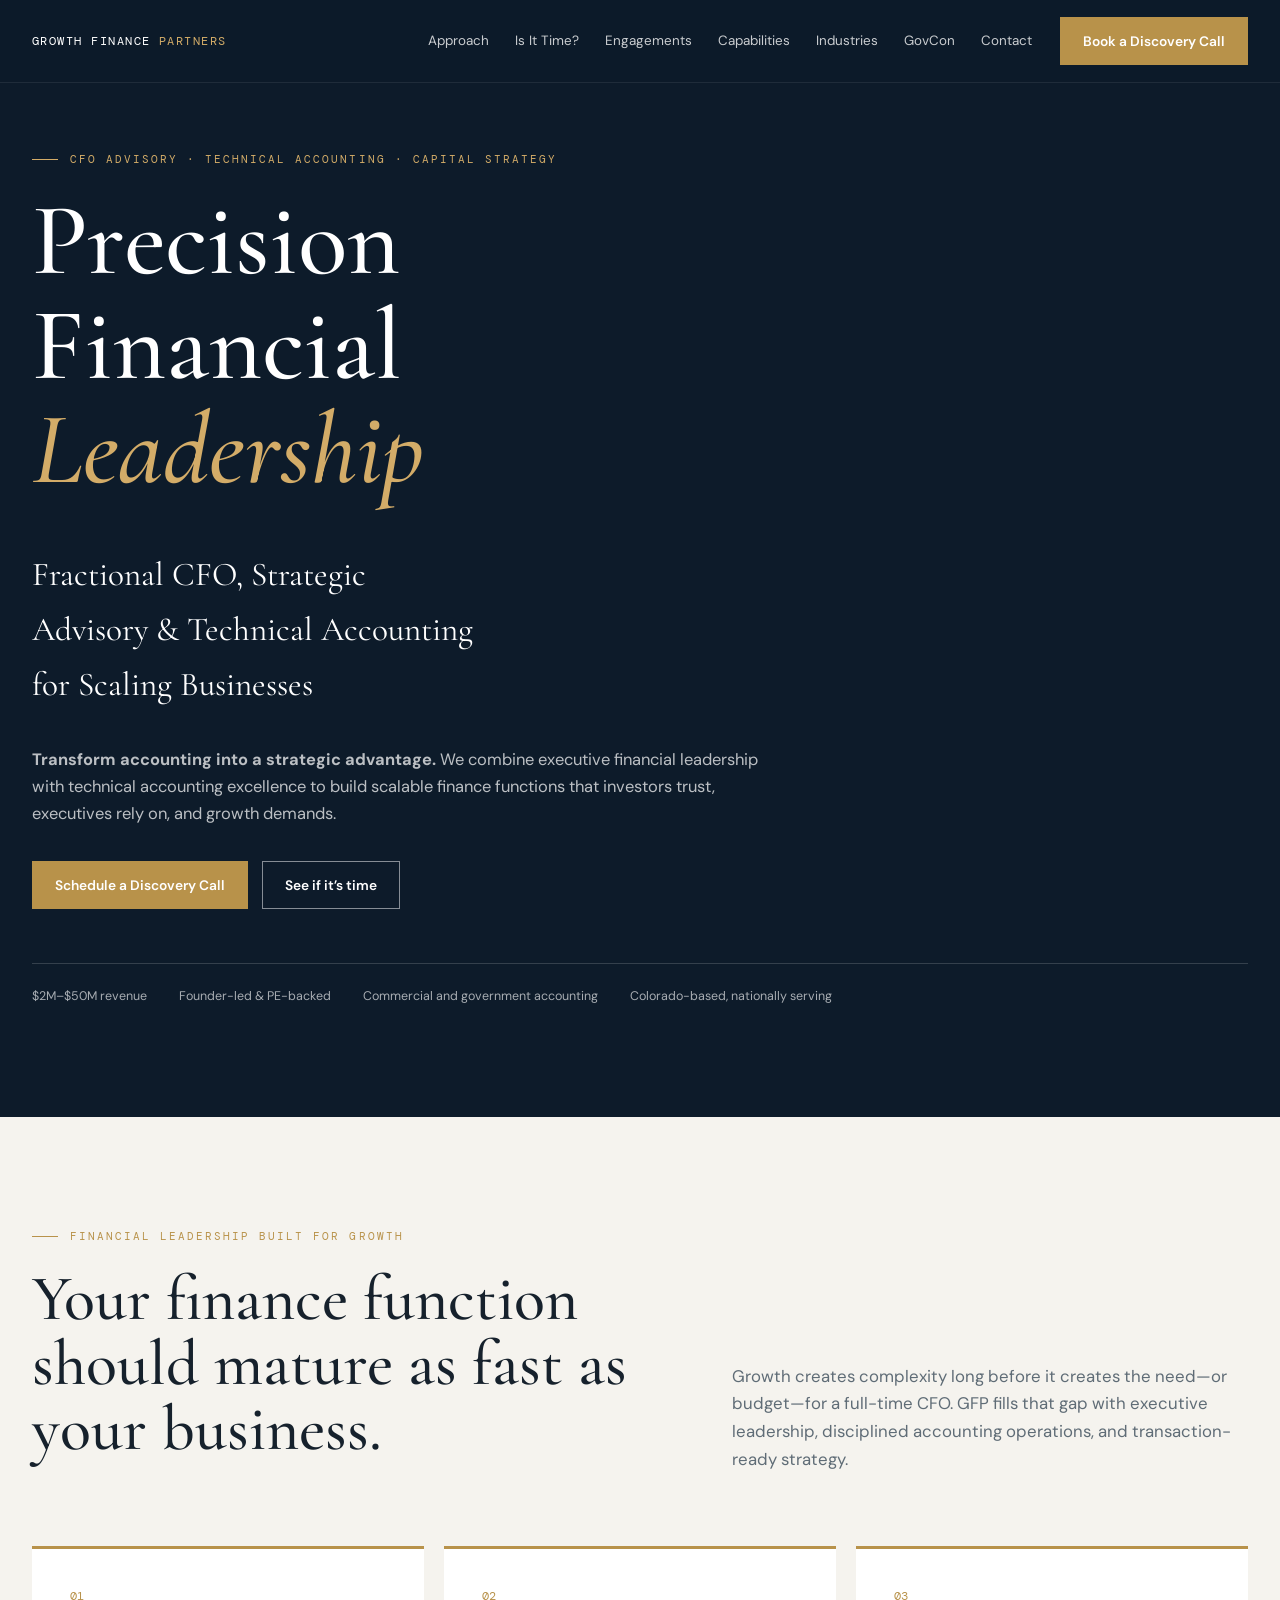
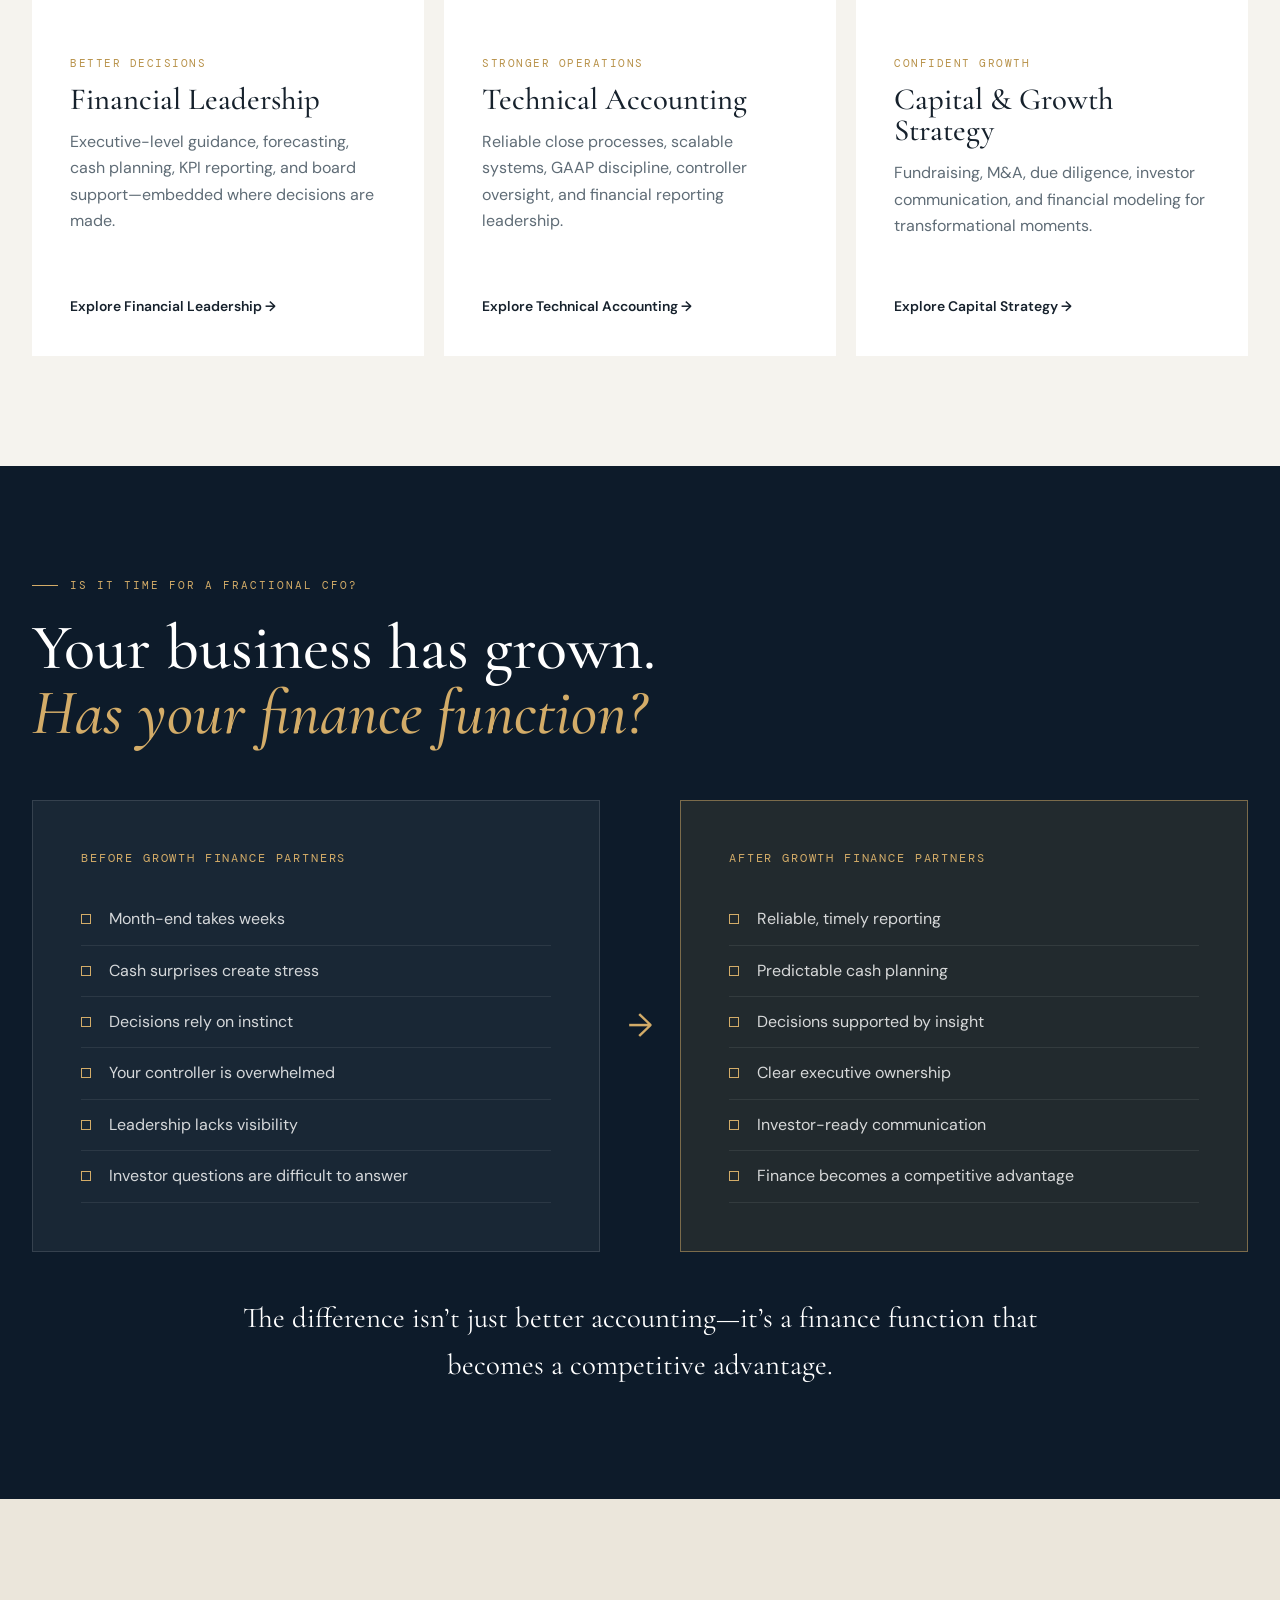
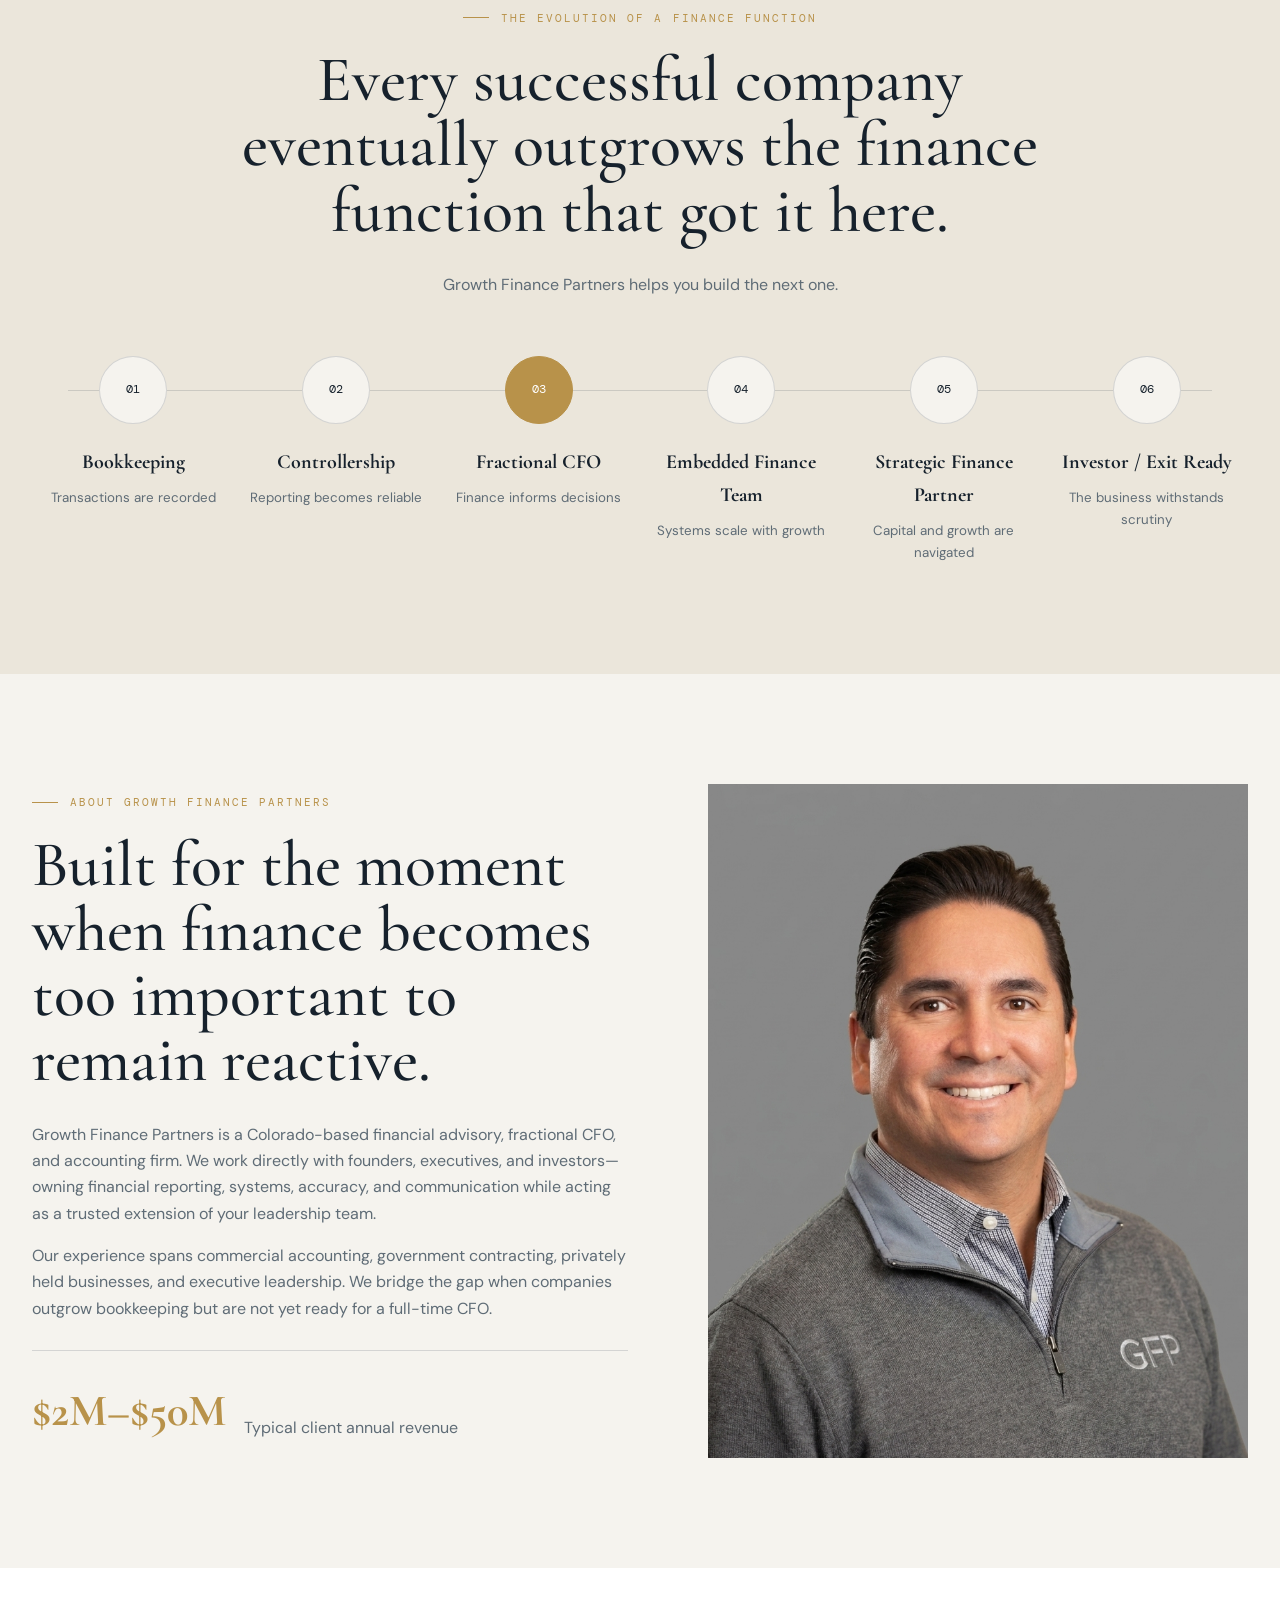
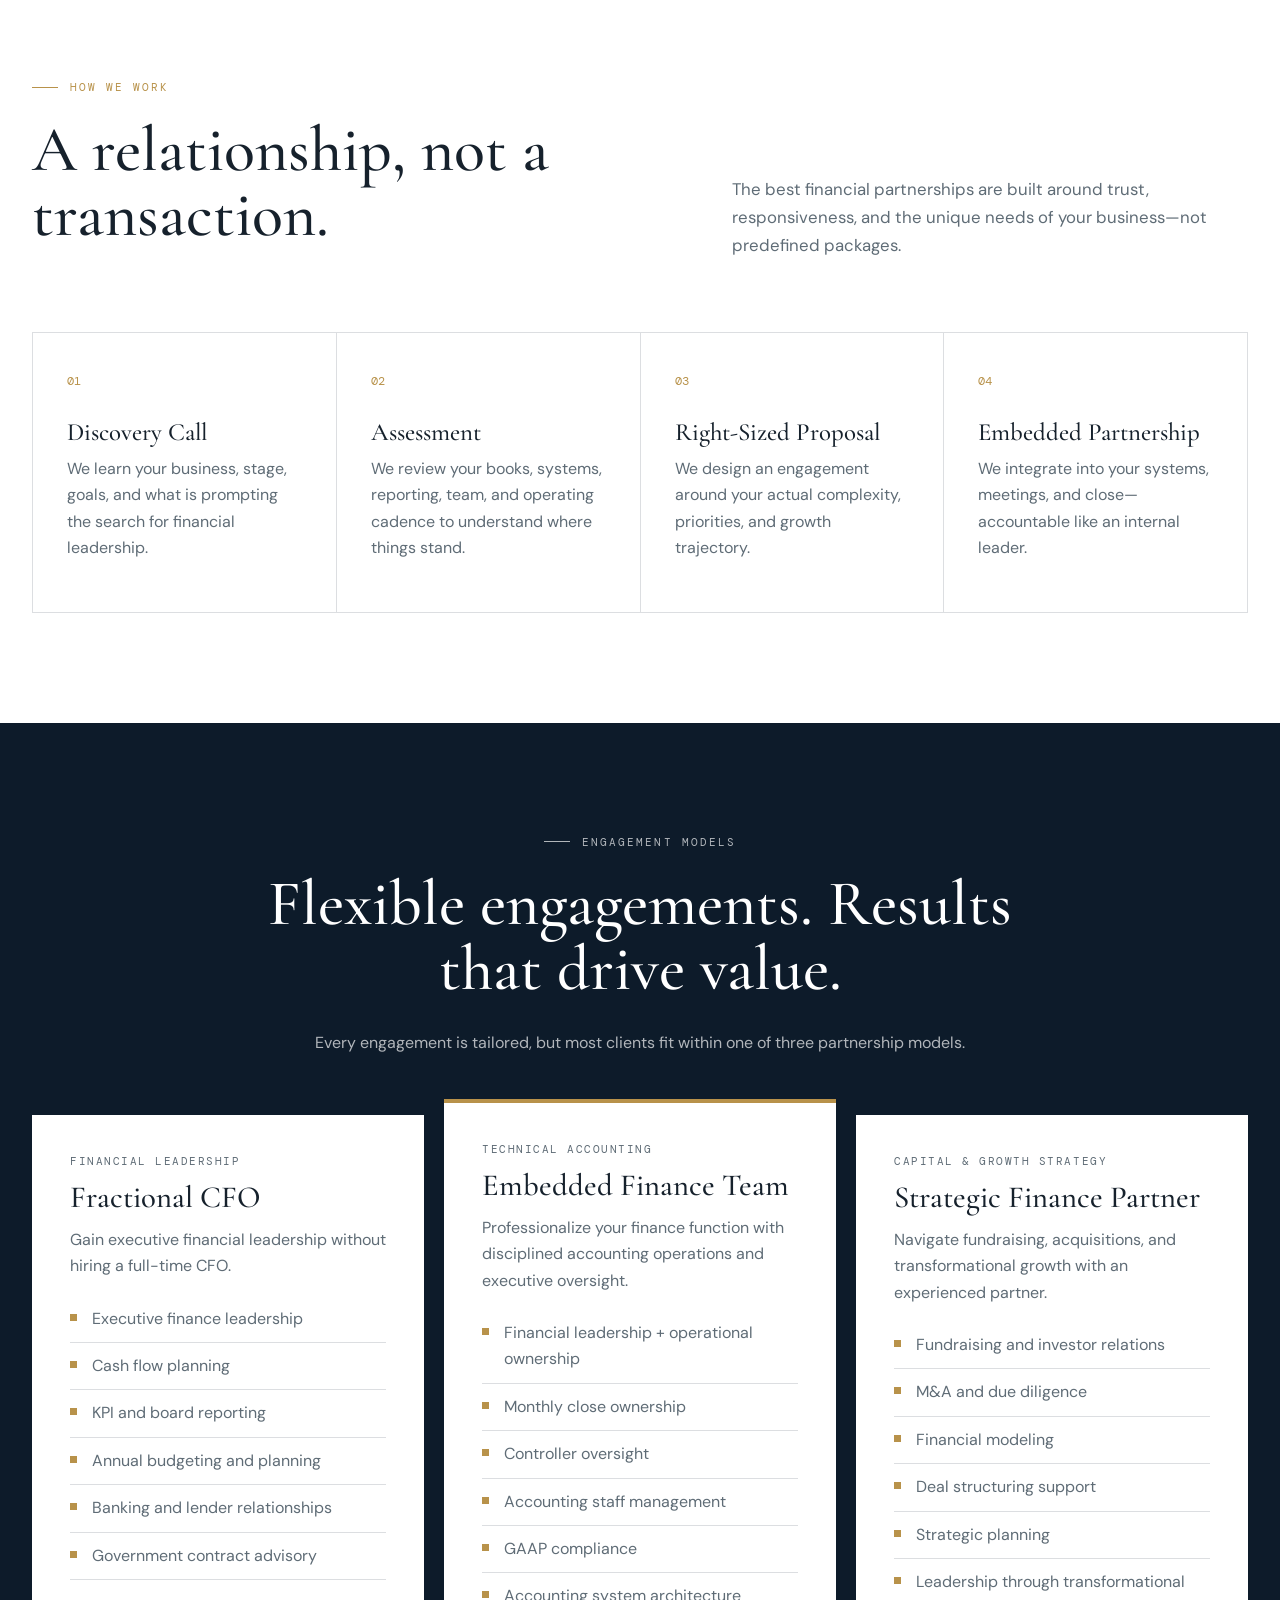
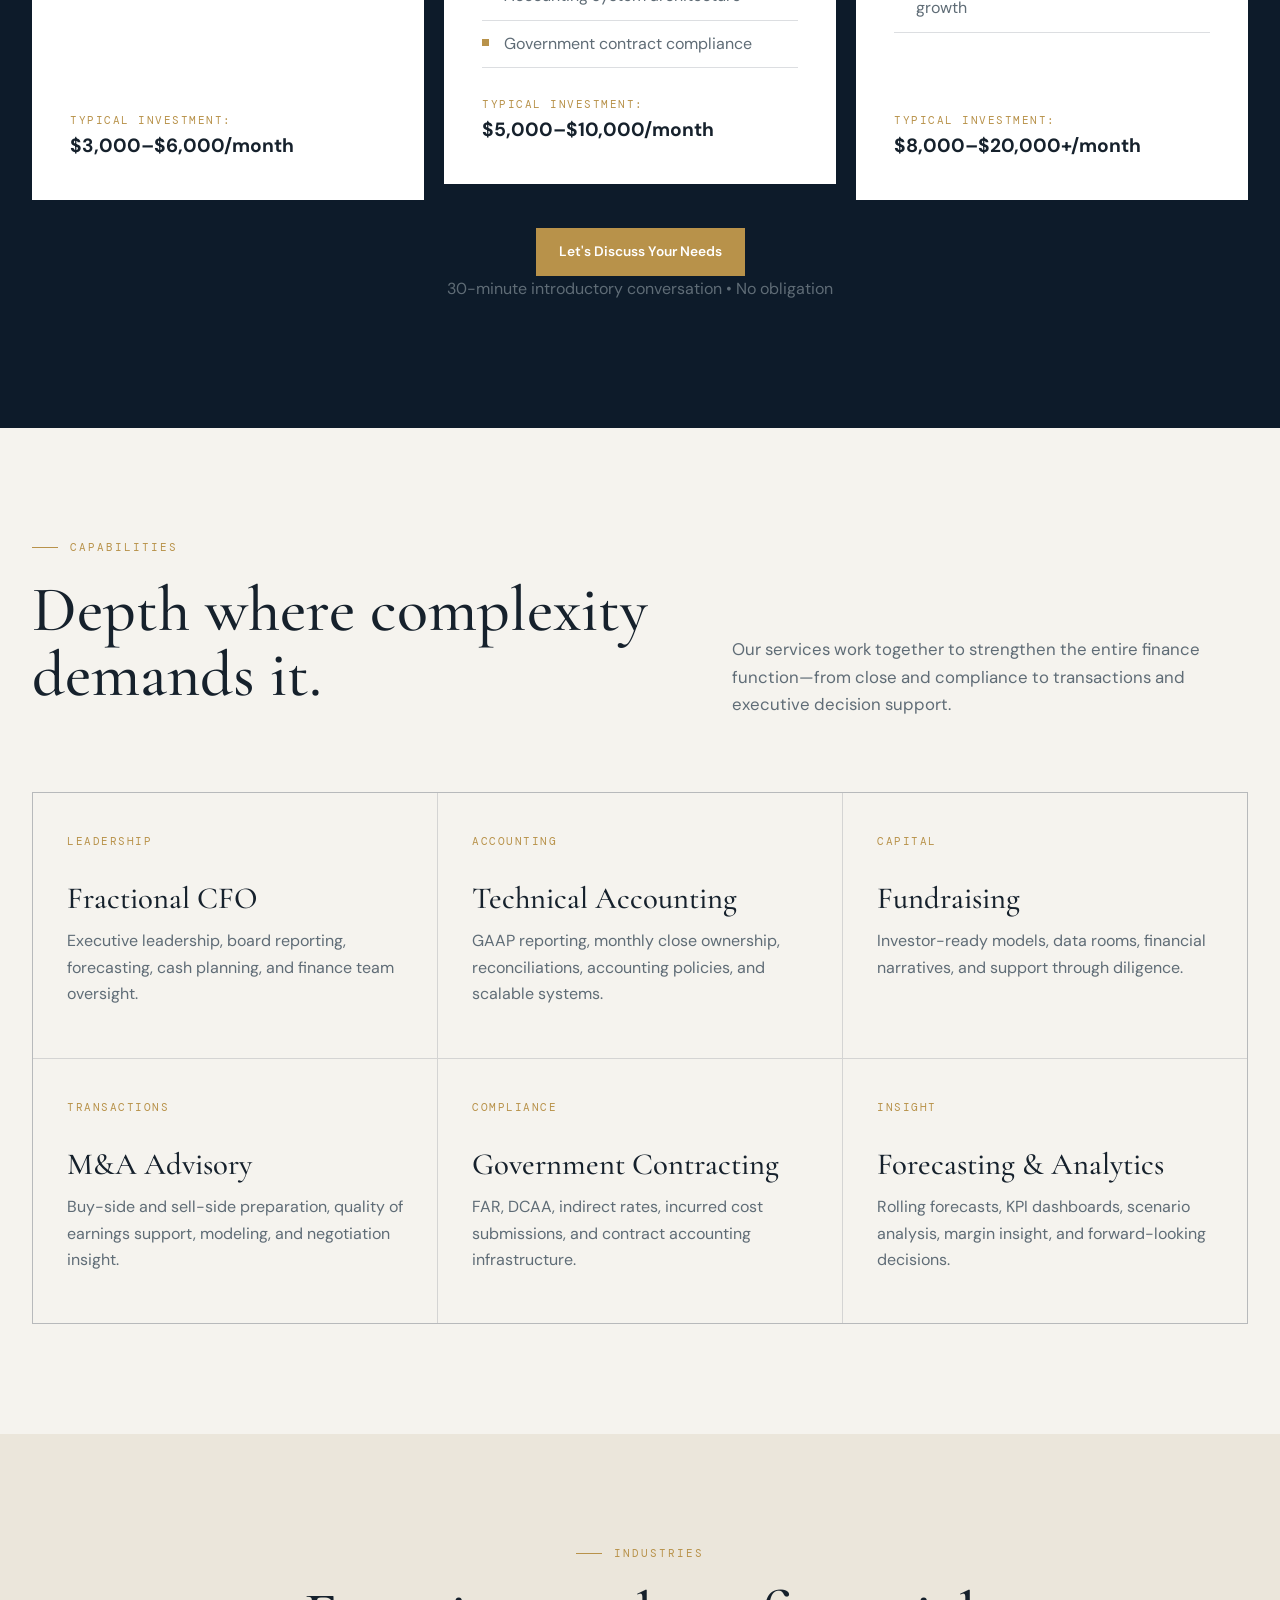
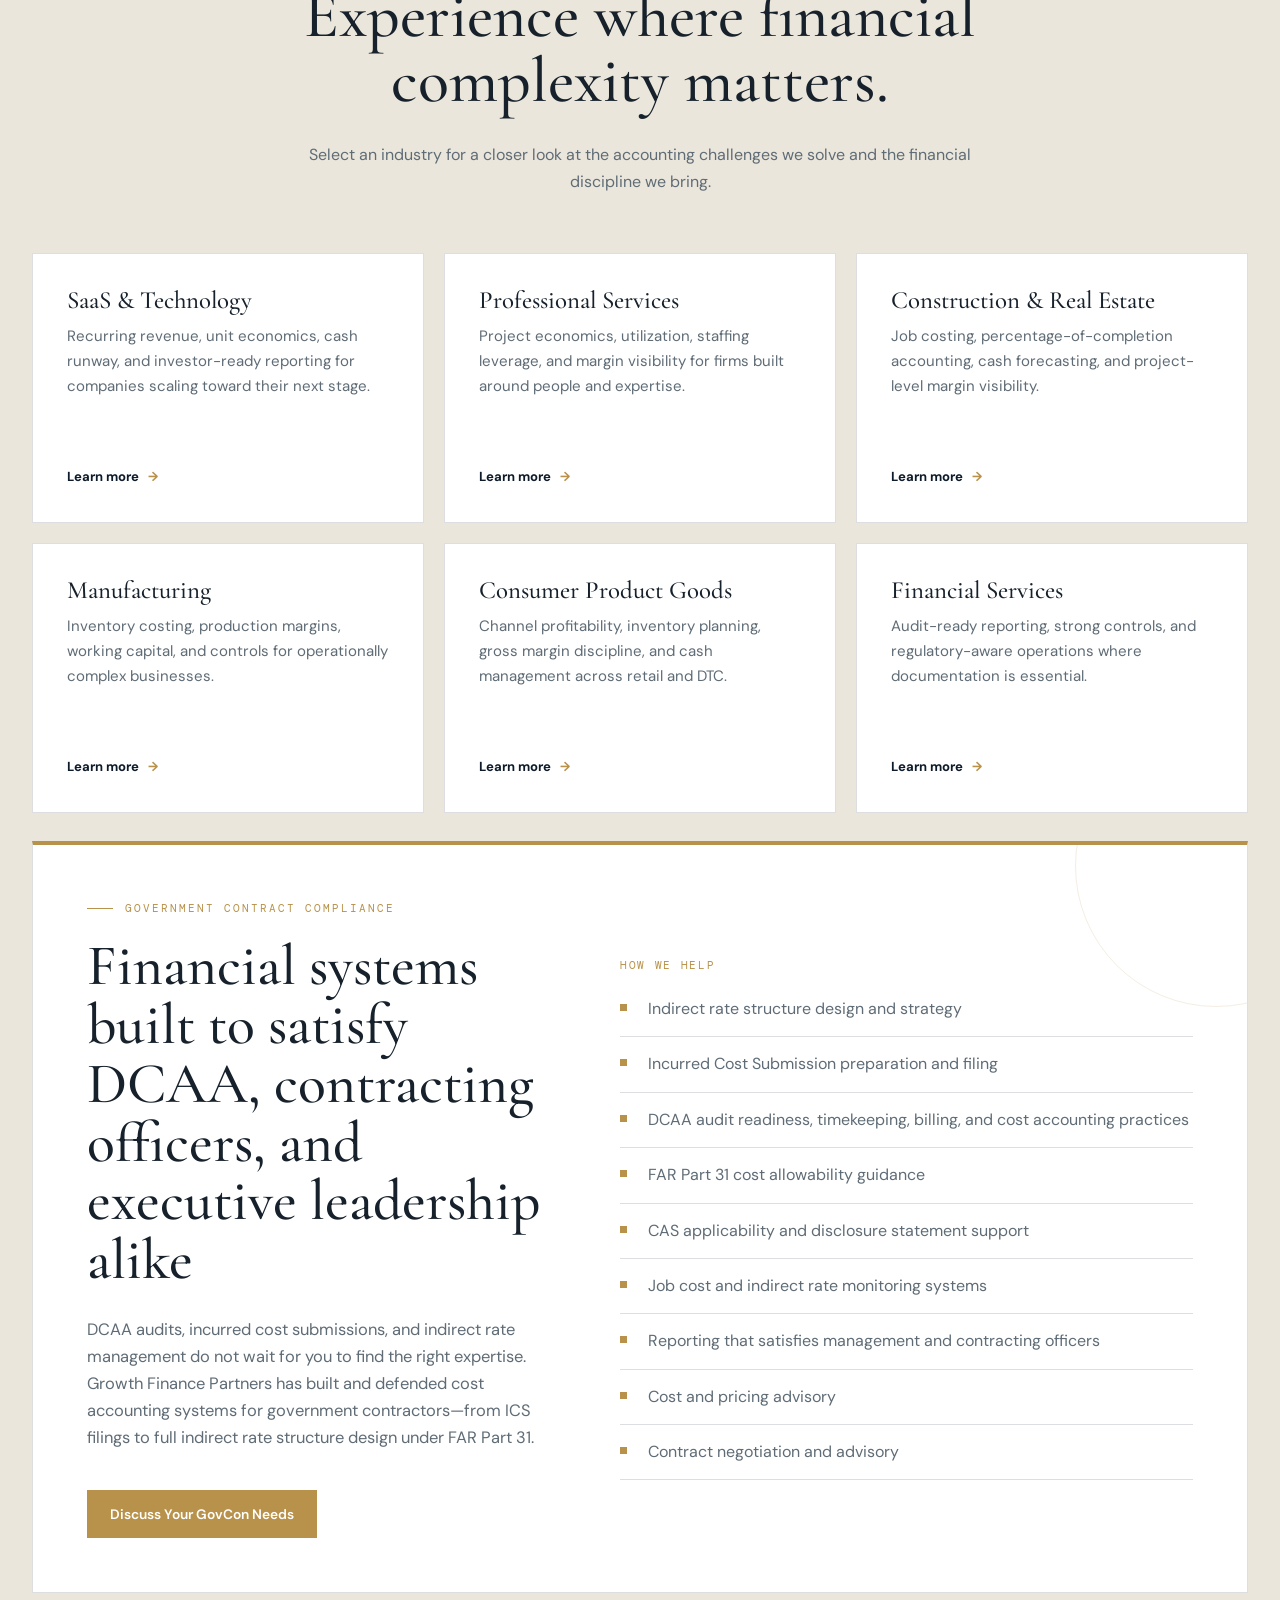
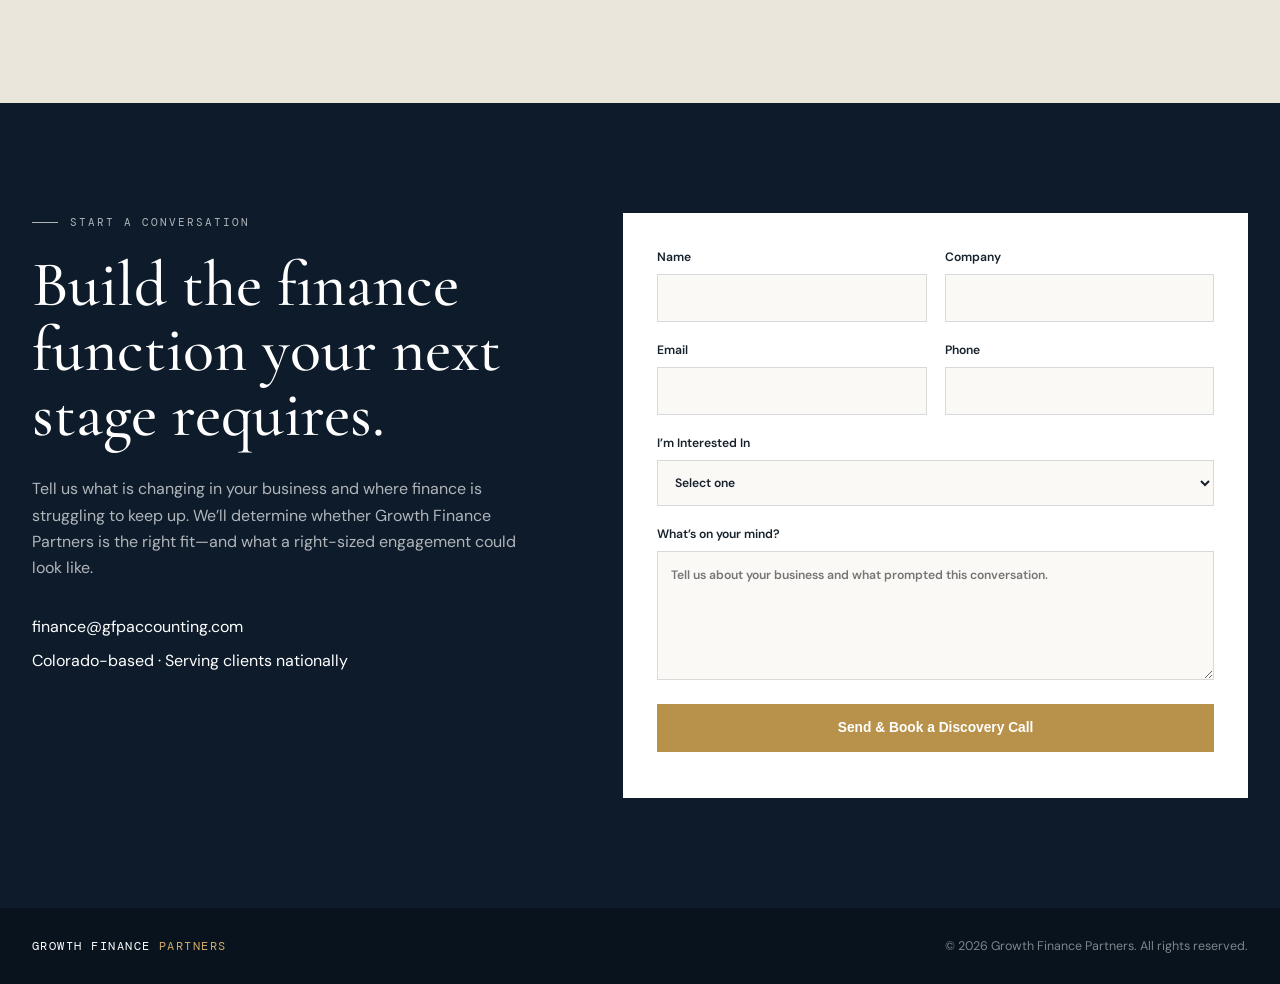
==== commit 1ec20a0d: "Update index.html" ====
--- a/index.html
+++ b/index.html
@@ -38,7 +38,7 @@
     <p class="eyebrow eyebrow-light">CFO Advisory · Technical Accounting · Capital Strategy</p>
     <h1>Precision Financial <em>Leadership</em></h1>
     <p class="hero-subhead">Fractional CFO, Strategic Advisory &amp; Technical Accounting for Scaling Businesses</p>
-    <p class="hero-lead">Transform accounting into a strategic advantage. We combine executive financial leadership with technical accounting excellence to build scalable finance functions that investors trust, executives rely on, and growth demands.</p>
+    <p class="hero-lead"><strong>Transform accounting into a strategic advantage.</strong> We combine executive financial leadership with technical accounting excellence to build scalable finance functions that investors trust, executives rely on, and growth demands.</p>
     <div class="hero-actions">
       <a href="#contact" class="btn btn-gold">Schedule a Discovery Call</a>
       <a href="#readiness" class="btn btn-outline">See if it’s time</a>
@@ -112,11 +112,12 @@
   <div class="container">
     <div class="section-intro centered"><p class="eyebrow eyebrow-light">Engagement Models</p><h2>Flexible engagements. Results that drive value.</h2><p>Every engagement is tailored, but most clients fit within one of three partnership models.</p></div>
     <div class="engagement-grid">
-      <article class="engagement-card"><p class="kicker">Financial Leadership</p><h3>Fractional CFO</h3><p>Gain executive financial leadership without hiring a full-time CFO.</p><ul><li>Leadership of your finance function</li><li>Executive decision support</li><li>Cash flow planning</li><li>KPI and board reporting</li><li>Annual budgeting and planning</li><li>Banking and lender relationships</li></ul><div class="investment"><span>Typical Investment</span><strong>$3,000–$6,000/month</strong></div></article>
-      <article class="engagement-card featured"><p class="kicker">Technical Accounting</p><h3>Embedded Finance Team</h3><p>Professionalize your finance function with disciplined accounting operations and executive oversight.</p><ul><li>Financial leadership plus operational ownership</li><li>Monthly close ownership</li><li>Controller oversight</li><li>Accounting staff management</li><li>GAAP compliance</li><li>Accounting system architecture</li><li>Government contract compliance</li></ul><div class="investment"><span>Typical Investment</span><strong>$5,000–$10,000/month</strong></div></article>
-      <article class="engagement-card"><p class="kicker">Capital &amp; Growth Strategy</p><h3>Strategic Finance Partner</h3><p>Navigate fundraising, acquisitions, and transformational growth with an experienced partner.</p><ul><li>Fundraising and investor relations</li><li>M&amp;A and due diligence</li><li>Financial modeling</li><li>Deal structuring support</li><li>Strategic planning</li><li>Leadership through transformational growth</li></ul><div class="investment"><span>Typical Investment</span><strong>$10,000–$20,000+/month</strong></div></article>
-    </div>
-    <div class="center-cta"><a href="#contact" class="btn btn-gold">Schedule a Discovery Call</a></div>
+      <article class="engagement-card"><p class="kicker">Financial Leadership</p><h3>Fractional CFO</h3><p>Gain executive financial leadership without hiring a full-time CFO.</p><ul><li>Executive finance leadership</li><li>Cash flow planning</li><li>KPI and board reporting</li><li>Annual budgeting and planning</li><li>Banking and lender relationships</li><li>Government contract advisory</li></ul><div class="investment"><span>Typical Investment:</span><strong>$3,000–$6,000/month</strong></div></article>
+      <article class="engagement-card featured"><p class="kicker">Technical Accounting</p><h3>Embedded Finance Team</h3><p>Professionalize your finance function with disciplined accounting operations and executive oversight.</p><ul><li>Financial leadership + operational ownership</li><li>Monthly close ownership</li><li>Controller oversight</li><li>Accounting staff management</li><li>GAAP compliance</li><li>Accounting system architecture</li><li>Government contract compliance</li></ul><div class="investment"><span>Typical Investment:</span><strong>$5,000–$10,000/month</strong></div></article>
+      <article class="engagement-card"><p class="kicker">Capital &amp; Growth Strategy</p><h3>Strategic Finance Partner</h3><p>Navigate fundraising, acquisitions, and transformational growth with an experienced partner.</p><ul><li>Fundraising and investor relations</li><li>M&amp;A and due diligence</li><li>Financial modeling</li><li>Deal structuring support</li><li>Strategic planning</li><li>Leadership through transformational growth</li></ul><div class="investment"><span>Typical Investment:</span><strong>$8,000–$20,000+/month</strong></div></article>
+    </div>
+    <div class="center-cta"><a href="#contact" class="btn btn-gold">Let's Discuss Your Needs</a>
+    <p class="cta-subtext">30-minute introductory conversation <span aria-hidden="true">•</span> No obligation</p></div>
   </div>
 </section>
 
--- a/styles.css
+++ b/styles.css
@@ -632,18 +632,279 @@
   background: var(--cream2);
 }
 
+.industries .centered > p:last-child {
+  max-width: 62ch;
+  margin-left: auto;
+  margin-right: auto;
+}
+
 .industry-grid {
-  display: flex;
-  flex-wrap: wrap;
-  justify-content: center;
-  gap: 12px;
-}
-
-.industry-grid span {
+  display: grid;
+  grid-template-columns: repeat(3, 1fr);
+  gap: 20px;
+}
+
+.industry-card {
+  min-height: 270px;
+  padding: 34px;
   background: #fff;
   border: 1px solid var(--line);
-  padding: 18px 24px;
-  font-weight: 600;
+  display: flex;
+  flex-direction: column;
+  transition: transform .2s ease, border-color .2s ease, box-shadow .2s ease;
+}
+
+.industry-card:hover {
+  transform: translateY(-3px);
+  border-color: rgba(184, 146, 74, .55);
+  box-shadow: 0 16px 34px rgba(13, 27, 42, .07);
+}
+
+
+.industry-card h3 {
+  margin-top: 0;
+  font-size: 1.55rem;
+}
+
+.industry-card p {
+  font-size: .94rem;
+}
+
+.industry-link {
+  margin-top: auto;
+  padding: 18px 0 0;
+  background: none;
+  border: 0;
+  color: var(--navy);
+  font: inherit;
+  font-size: .82rem;
+  font-weight: 700;
+  text-align: left;
+  cursor: pointer;
+}
+
+.industry-link span {
+  margin-left: 6px;
+  color: var(--gold);
+}
+
+.industry-link:hover,
+.industry-link:focus-visible {
+  color: var(--gold);
+}
+
+#govcon {
+  scroll-margin-top: 104px;
+}
+
+.government-callout {
+  display: grid;
+  grid-template-columns: .9fr 1.1fr;
+  gap: 64px;
+  margin-top: 28px;
+  padding: 54px;
+  background: #fff;
+  border: 1px solid var(--line);
+  border-top: 4px solid var(--gold);
+  color: var(--ink);
+  position: relative;
+  overflow: hidden;
+}
+
+.government-callout:after {
+  content: "";
+  position: absolute;
+  width: 280px;
+  height: 280px;
+  border: 1px solid rgba(184, 146, 74, .16);
+  border-radius: 50%;
+  right: -110px;
+  top: -120px;
+}
+
+.government-callout h2 {
+  color: var(--ink);
+  font-size: clamp(2.5rem, 4.5vw, 4.35rem);
+}
+
+.government-callout-copy,
+.government-callout-services {
+  position: relative;
+  z-index: 1;
+}
+
+.government-callout-copy > p:not(.eyebrow) {
+  color: var(--muted);
+  font-size: 1.03rem;
+  max-width: 58ch;
+}
+
+.government-callout-copy .btn {
+  margin-top: 22px;
+}
+
+.government-callout-services {
+  align-self: center;
+}
+
+.government-list-label,
+.modal-label {
+  font-family: var(--mono);
+  font-size: .66rem;
+  letter-spacing: .16em;
+  text-transform: uppercase;
+  color: var(--gold);
+  margin-bottom: 8px;
+}
+
+.government-callout-services ul {
+  display: grid;
+  gap: 0;
+}
+
+.government-callout-services li {
+  position: relative;
+  padding: 14px 0 14px 28px;
+  color: var(--muted);
+  border-bottom: 1px solid var(--line);
+}
+
+.government-callout-services li:before {
+  content: "";
+  position: absolute;
+  left: 0;
+  top: 22px;
+  width: 7px;
+  height: 7px;
+  background: var(--gold);
+}
+
+body.modal-open {
+  overflow: hidden;
+}
+
+.industry-modal[hidden] {
+  display: none;
+}
+
+.industry-modal {
+  position: fixed;
+  inset: 0;
+  z-index: 2000;
+  display: grid;
+  place-items: center;
+  padding: 24px;
+  opacity: 0;
+  transition: opacity .18s ease;
+}
+
+.industry-modal.is-open {
+  opacity: 1;
+}
+
+.industry-modal-backdrop {
+  position: absolute;
+  inset: 0;
+  background: rgba(13, 27, 42, .76);
+}
+
+.industry-modal-panel {
+  position: relative;
+  z-index: 1;
+  width: min(760px, 100%);
+  max-height: calc(100vh - 48px);
+  overflow-y: auto;
+  background: var(--cream);
+  border-top: 3px solid var(--gold);
+  padding: 42px;
+  box-shadow: 0 28px 80px rgba(0, 0, 0, .28);
+  transform: translateY(12px);
+  transition: transform .18s ease;
+  outline: none;
+}
+
+.industry-modal.is-open .industry-modal-panel {
+  transform: translateY(0);
+}
+
+.modal-close {
+  position: absolute;
+  top: 14px;
+  right: 14px;
+  width: 30px;
+  height: 30px;
+  border-radius: 50%;
+  border: 1px solid var(--line);
+  background: transparent;
+  color: var(--muted);
+  cursor: pointer;
+}
+
+.modal-icon {
+  width: 44px;
+  height: 44px;
+  border: 1px solid var(--gold2);
+  border-radius: 50%;
+  display: grid;
+  place-items: center;
+  color: var(--gold);
+  margin-bottom: 18px;
+}
+
+.industry-modal-panel h2 {
+  font-size: clamp(2rem, 4vw, 3.4rem);
+  margin-bottom: 18px;
+}
+
+.industry-modal-panel > p:not(.modal-label) {
+  max-width: 70ch;
+}
+
+.industry-modal-panel ul {
+  display: grid;
+  gap: 8px;
+  margin-bottom: 24px;
+}
+
+.industry-modal-panel li {
+  position: relative;
+  padding-left: 18px;
+  color: var(--muted);
+  font-size: .92rem;
+}
+
+.industry-modal-panel li:before {
+  content: "•";
+  position: absolute;
+  left: 0;
+  color: var(--gold);
+}
+
+.modal-proof {
+  background: #eee9df;
+  border-left: 2px solid var(--gold);
+  padding: 18px 20px;
+  margin: 26px 0 22px;
+}
+
+.modal-proof span {
+  display: block;
+  font-family: var(--mono);
+  font-size: .62rem;
+  letter-spacing: .15em;
+  text-transform: uppercase;
+  color: var(--gold);
+  margin-bottom: 7px;
+}
+
+.modal-proof strong {
+  display: block;
+  font-size: .86rem;
+  line-height: 1.55;
+}
+
+.modal-cta {
+  min-width: 128px;
 }
 
 .contact {
@@ -789,6 +1050,16 @@
   .capability-grid {
     grid-template-columns: 1fr 1fr;
   }
+
+  .industry-grid {
+    grid-template-columns: 1fr 1fr;
+  }
+
+  .government-callout {
+    grid-template-columns: 1fr;
+    gap: 36px;
+    padding: 48px;
+  }
 }
 
 @media (max-width:760px) {
@@ -856,8 +1127,26 @@
     grid-template-columns: 1fr 1fr;
   }
 
-  .process-grid,.capability-grid {
+  .process-grid,.capability-grid,.industry-grid {
     grid-template-columns: 1fr;
+  }
+
+  .government-callout {
+    margin-top: 22px;
+    padding: 34px 26px;
+  }
+
+  .industry-card {
+    min-height: auto;
+  }
+
+  .industry-modal {
+    padding: 12px;
+  }
+
+  .industry-modal-panel {
+    max-height: calc(100vh - 24px);
+    padding: 34px 24px 28px;
   }
 
   .form-grid {
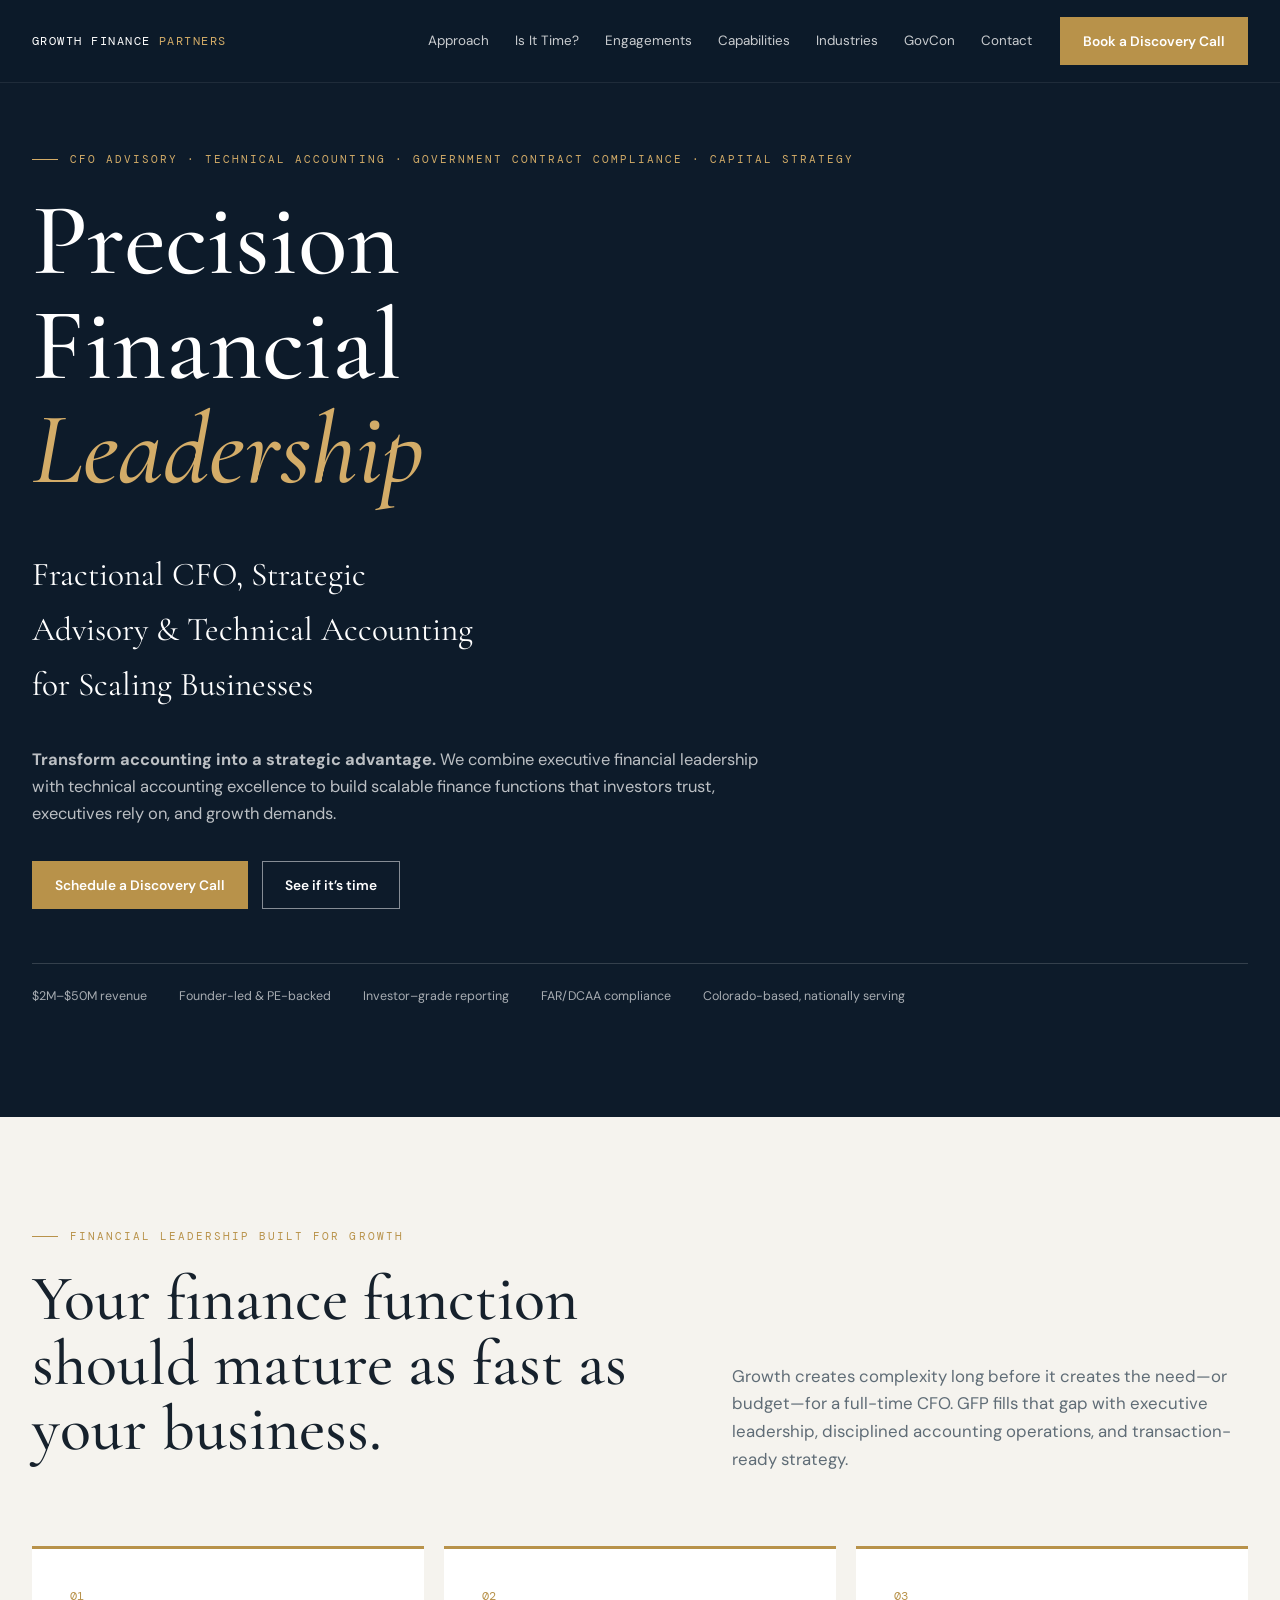
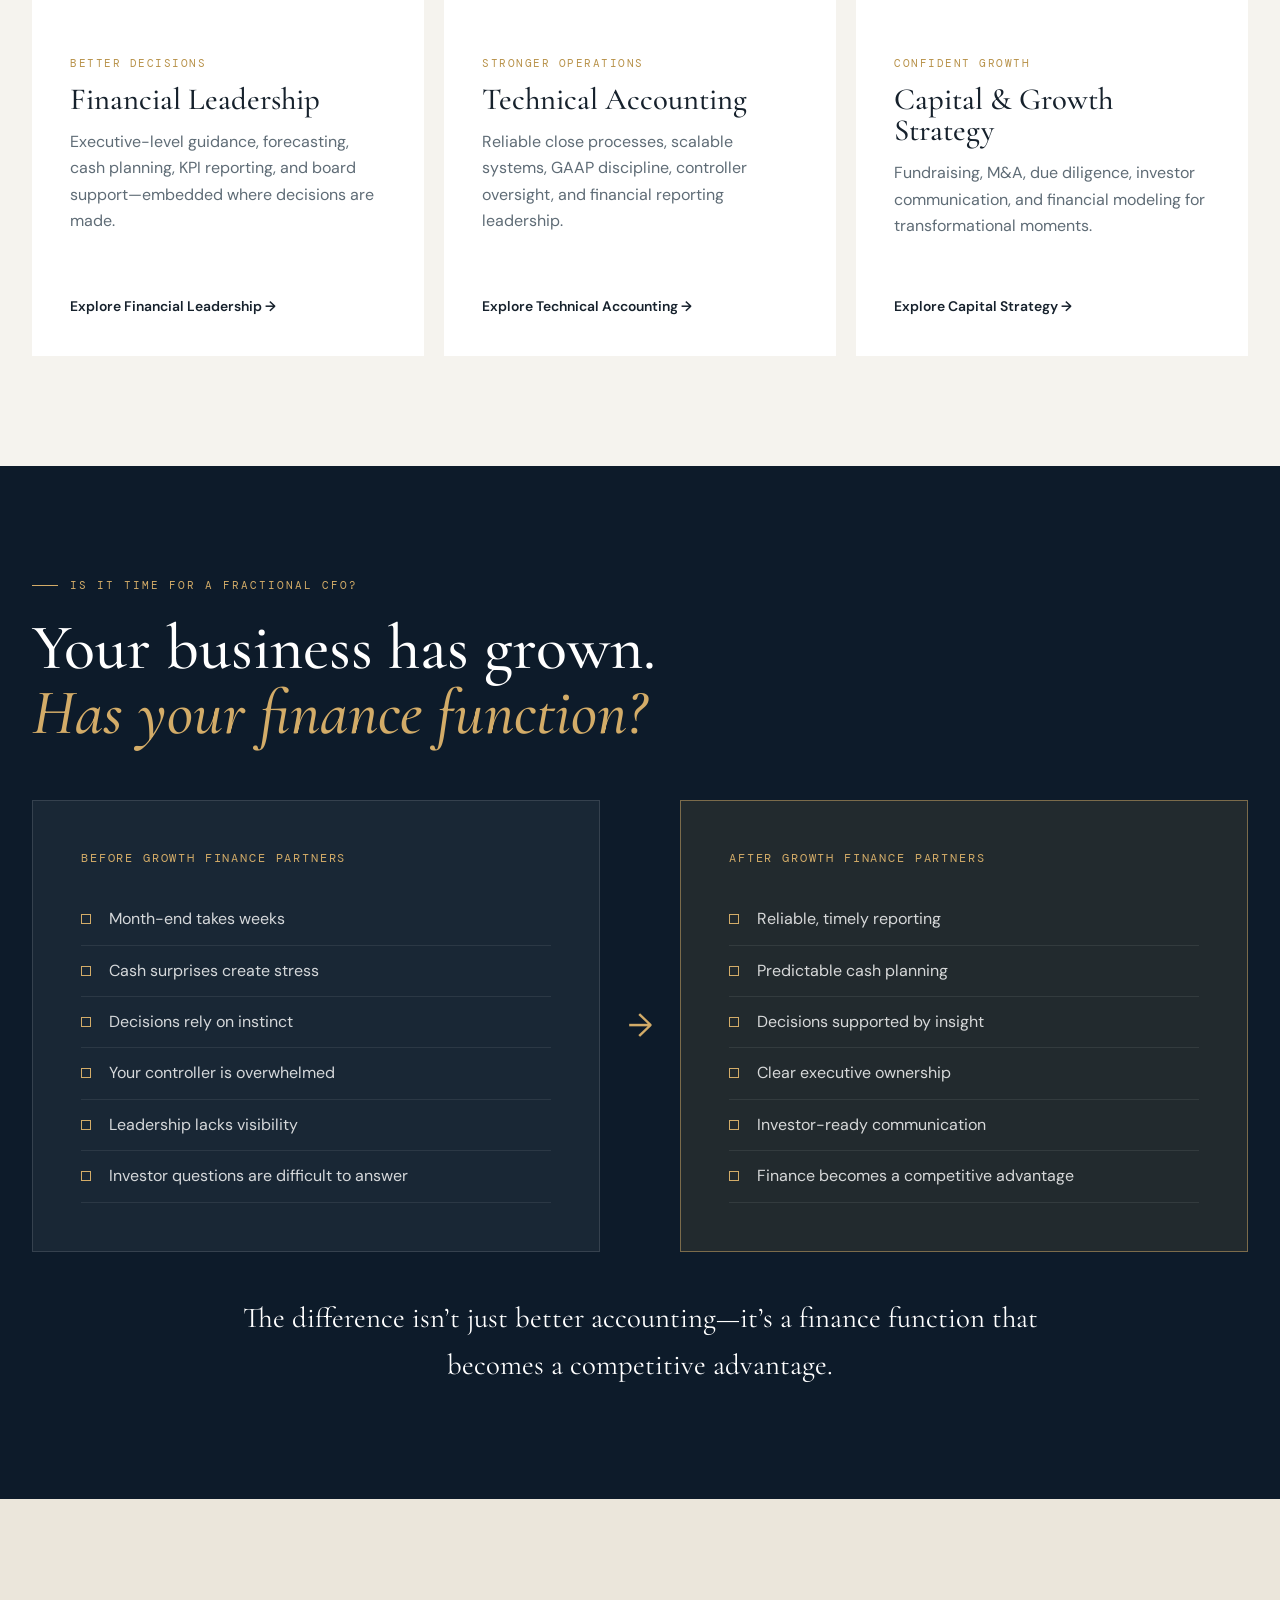
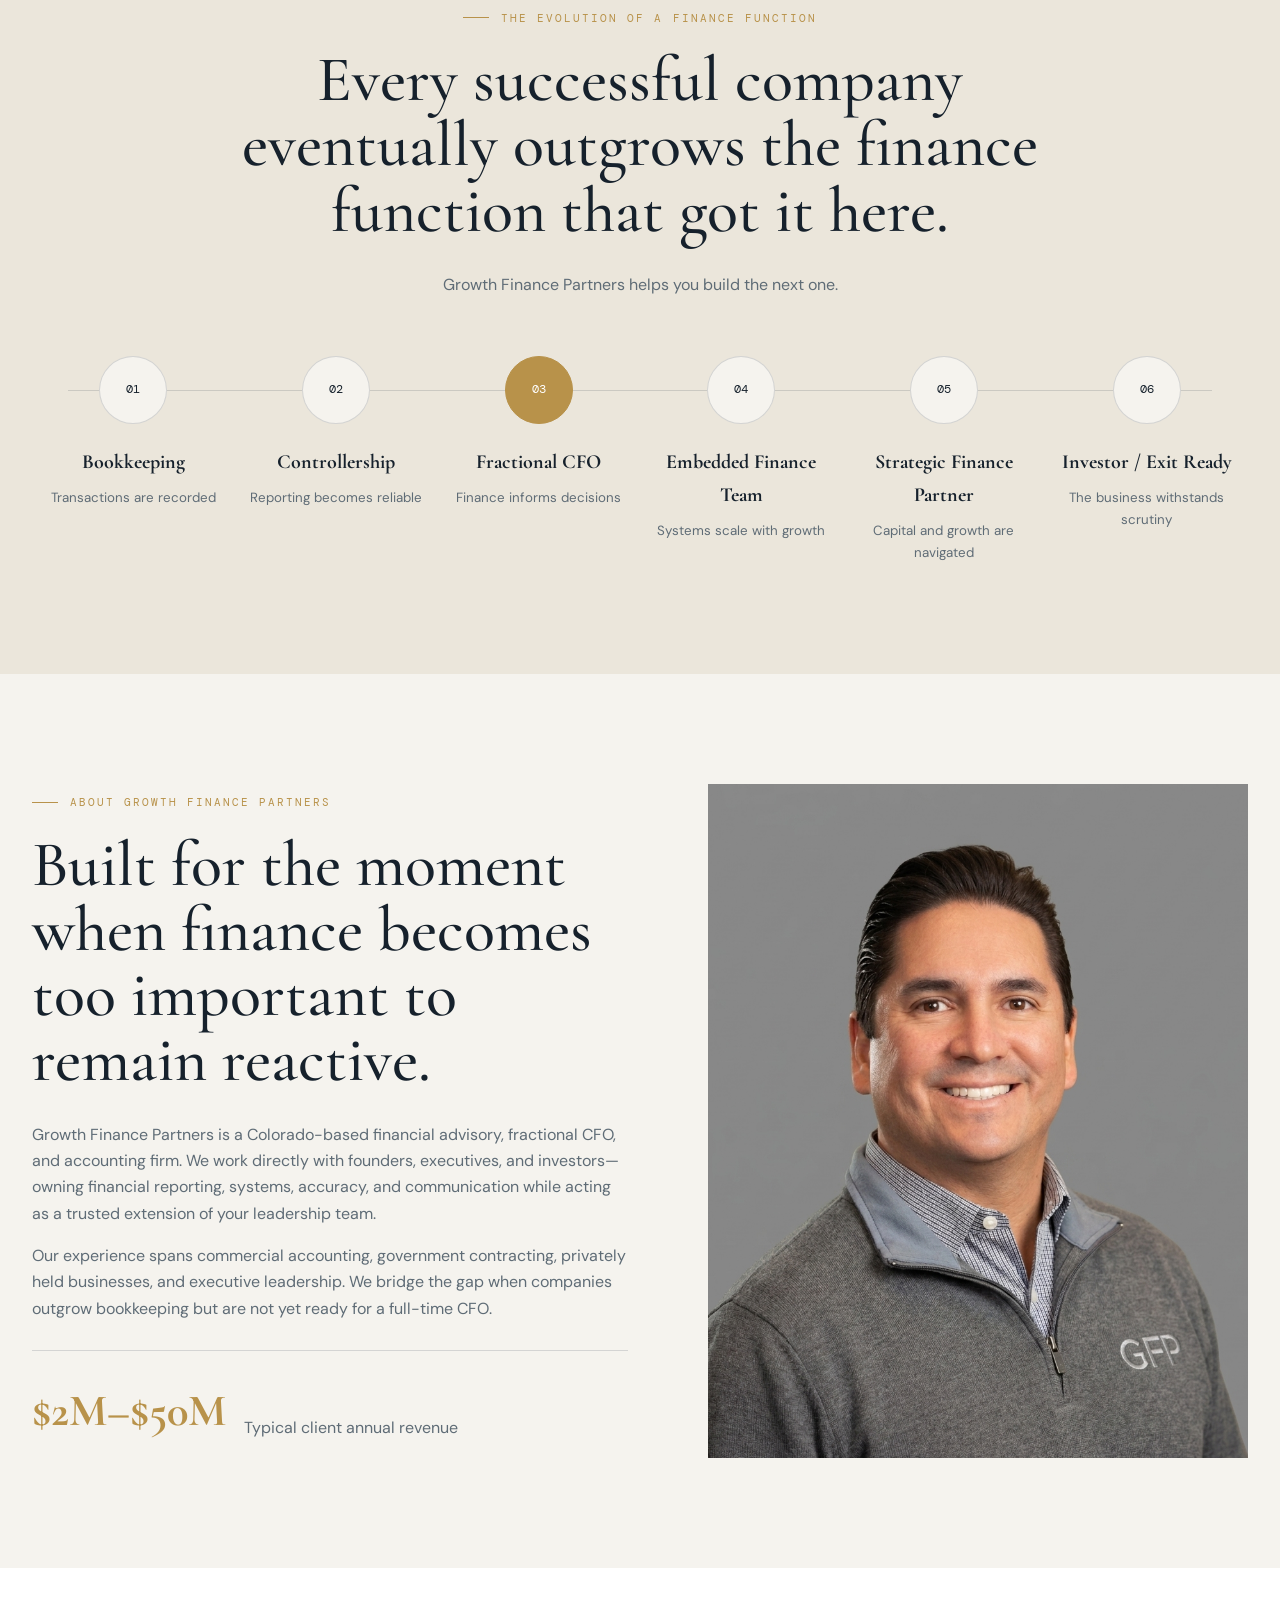
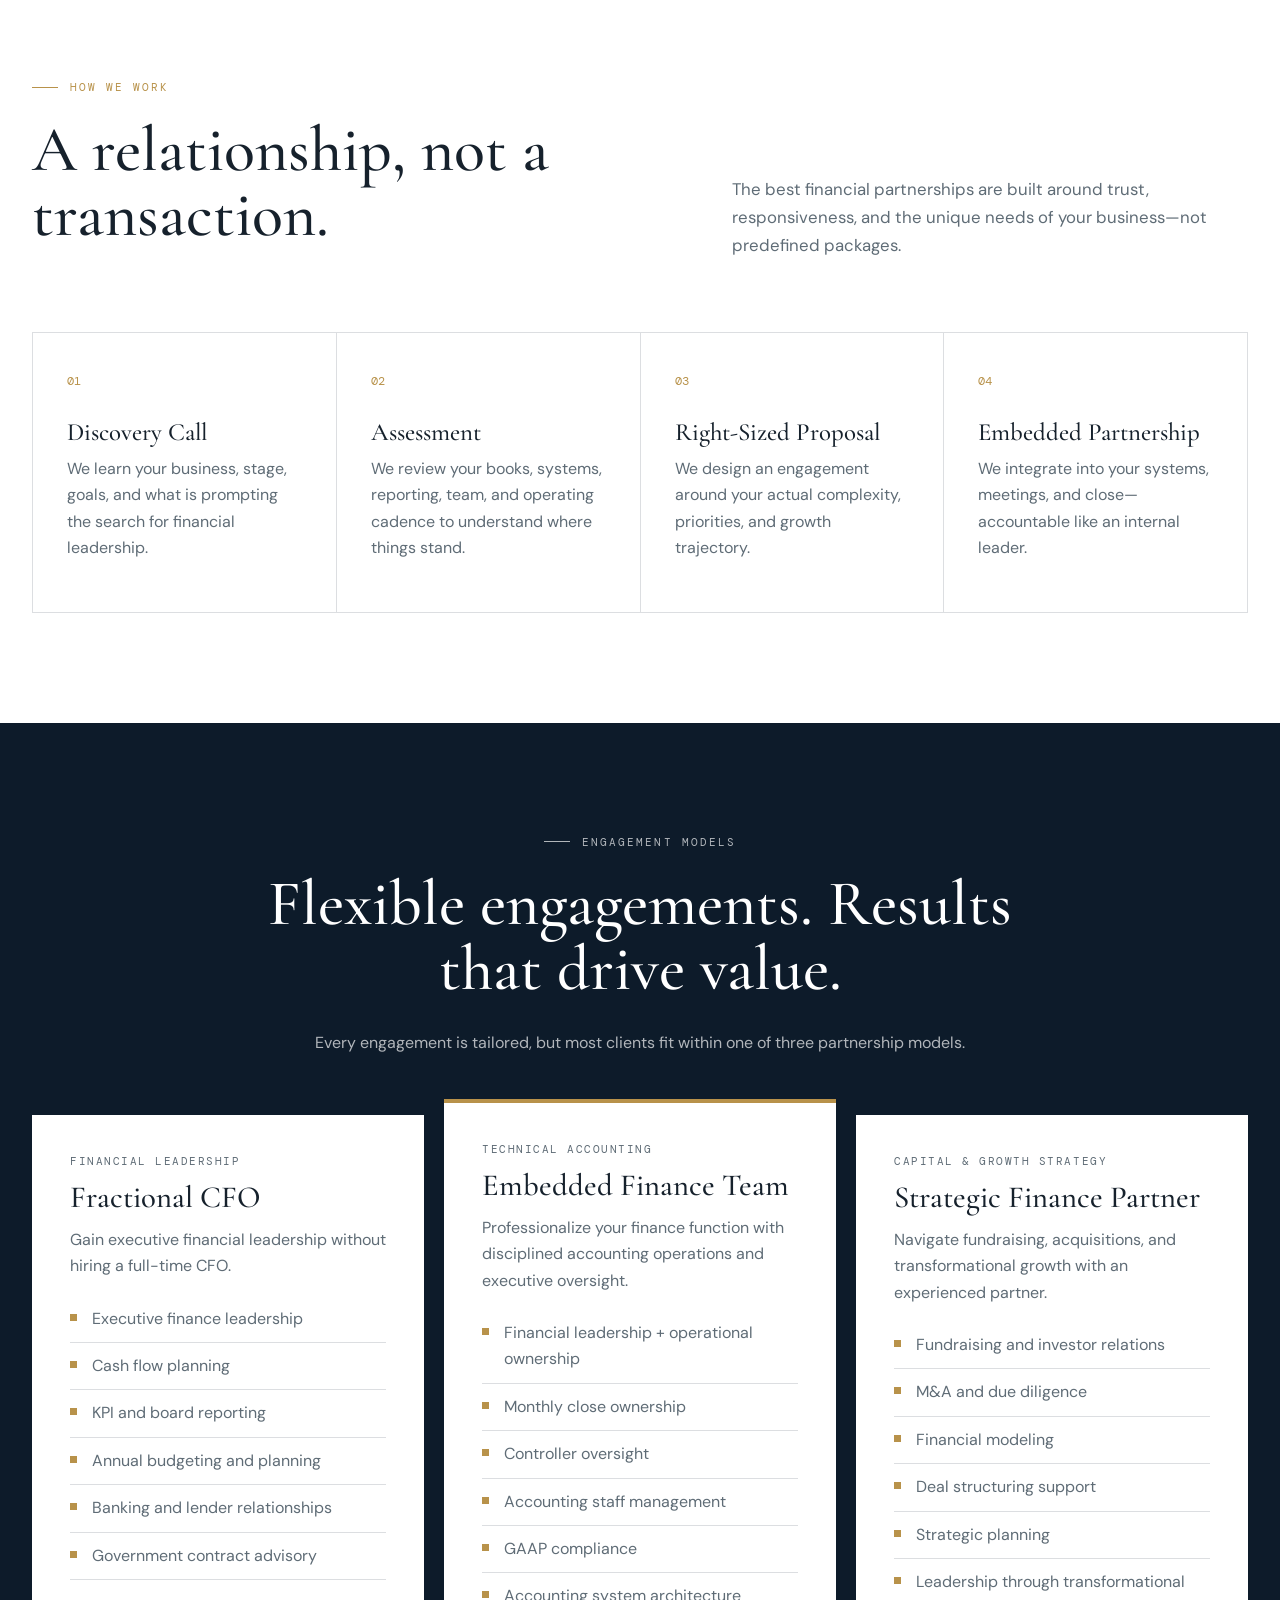
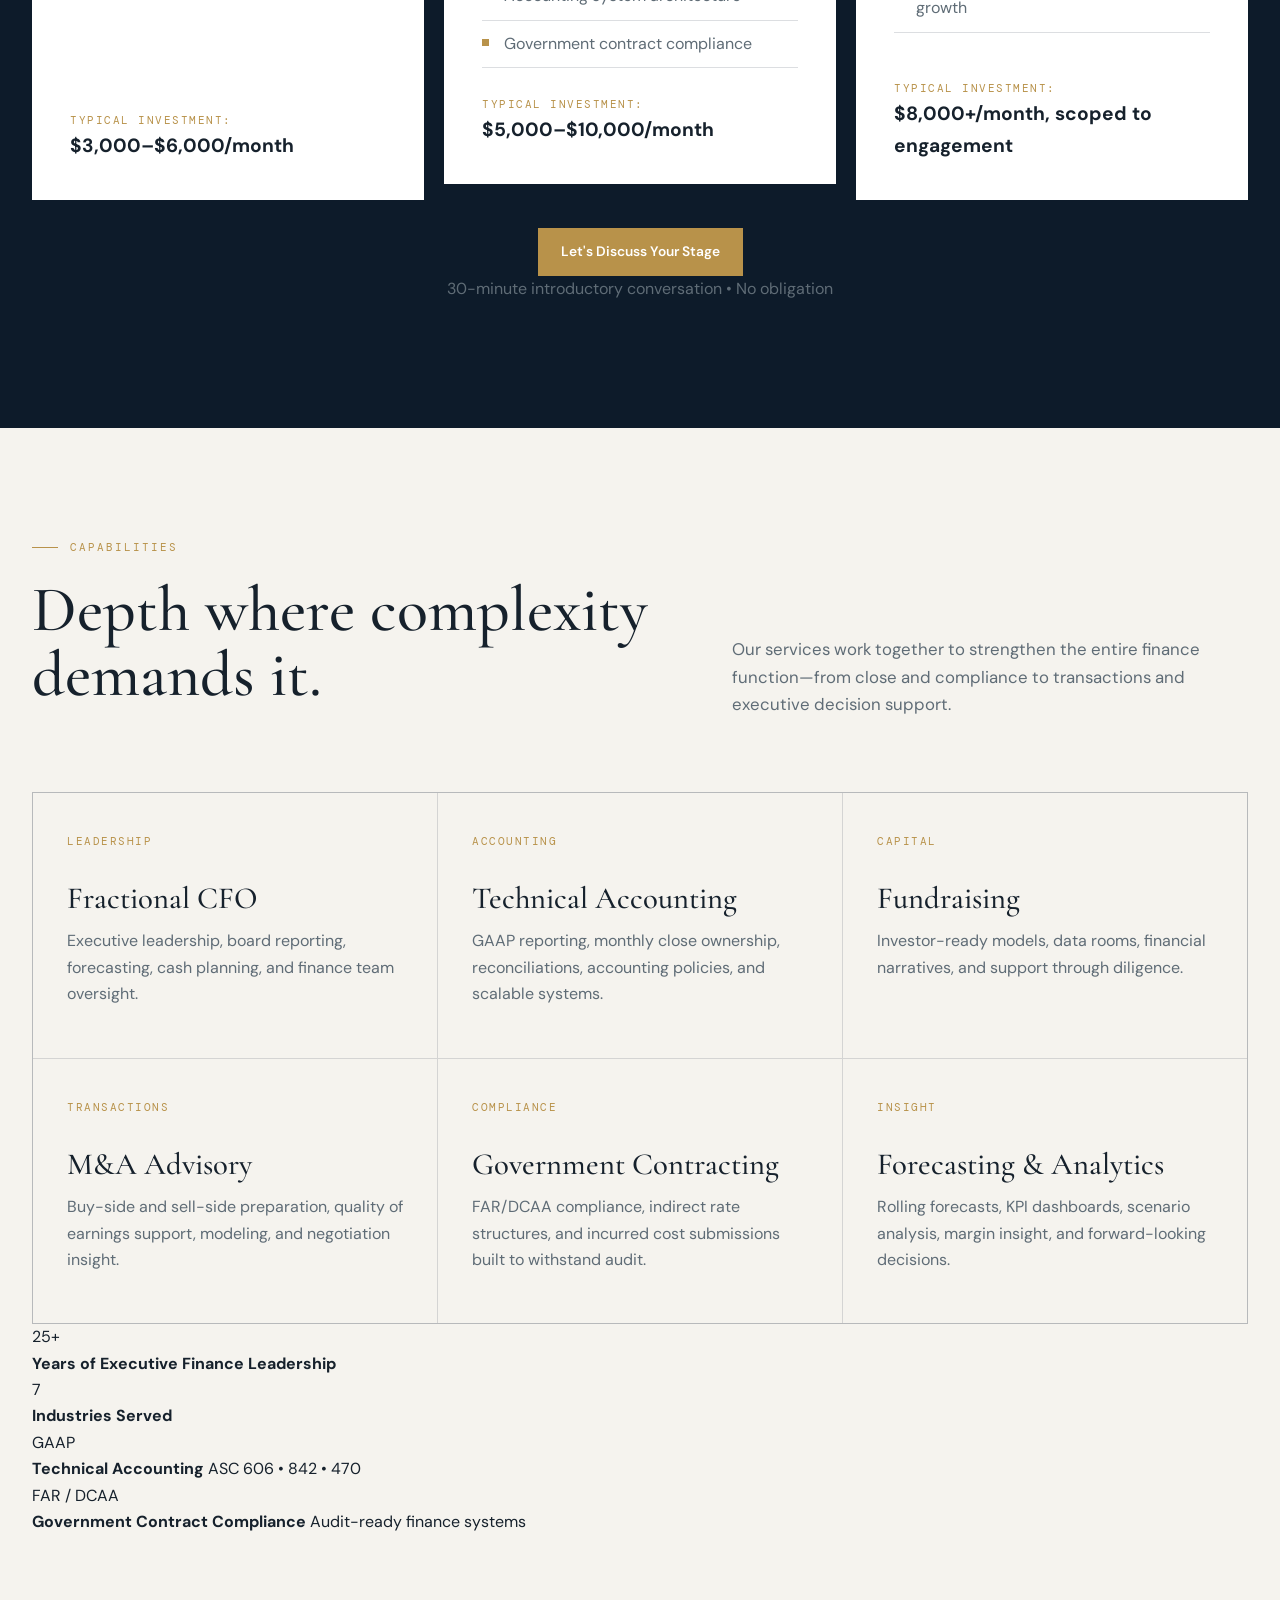
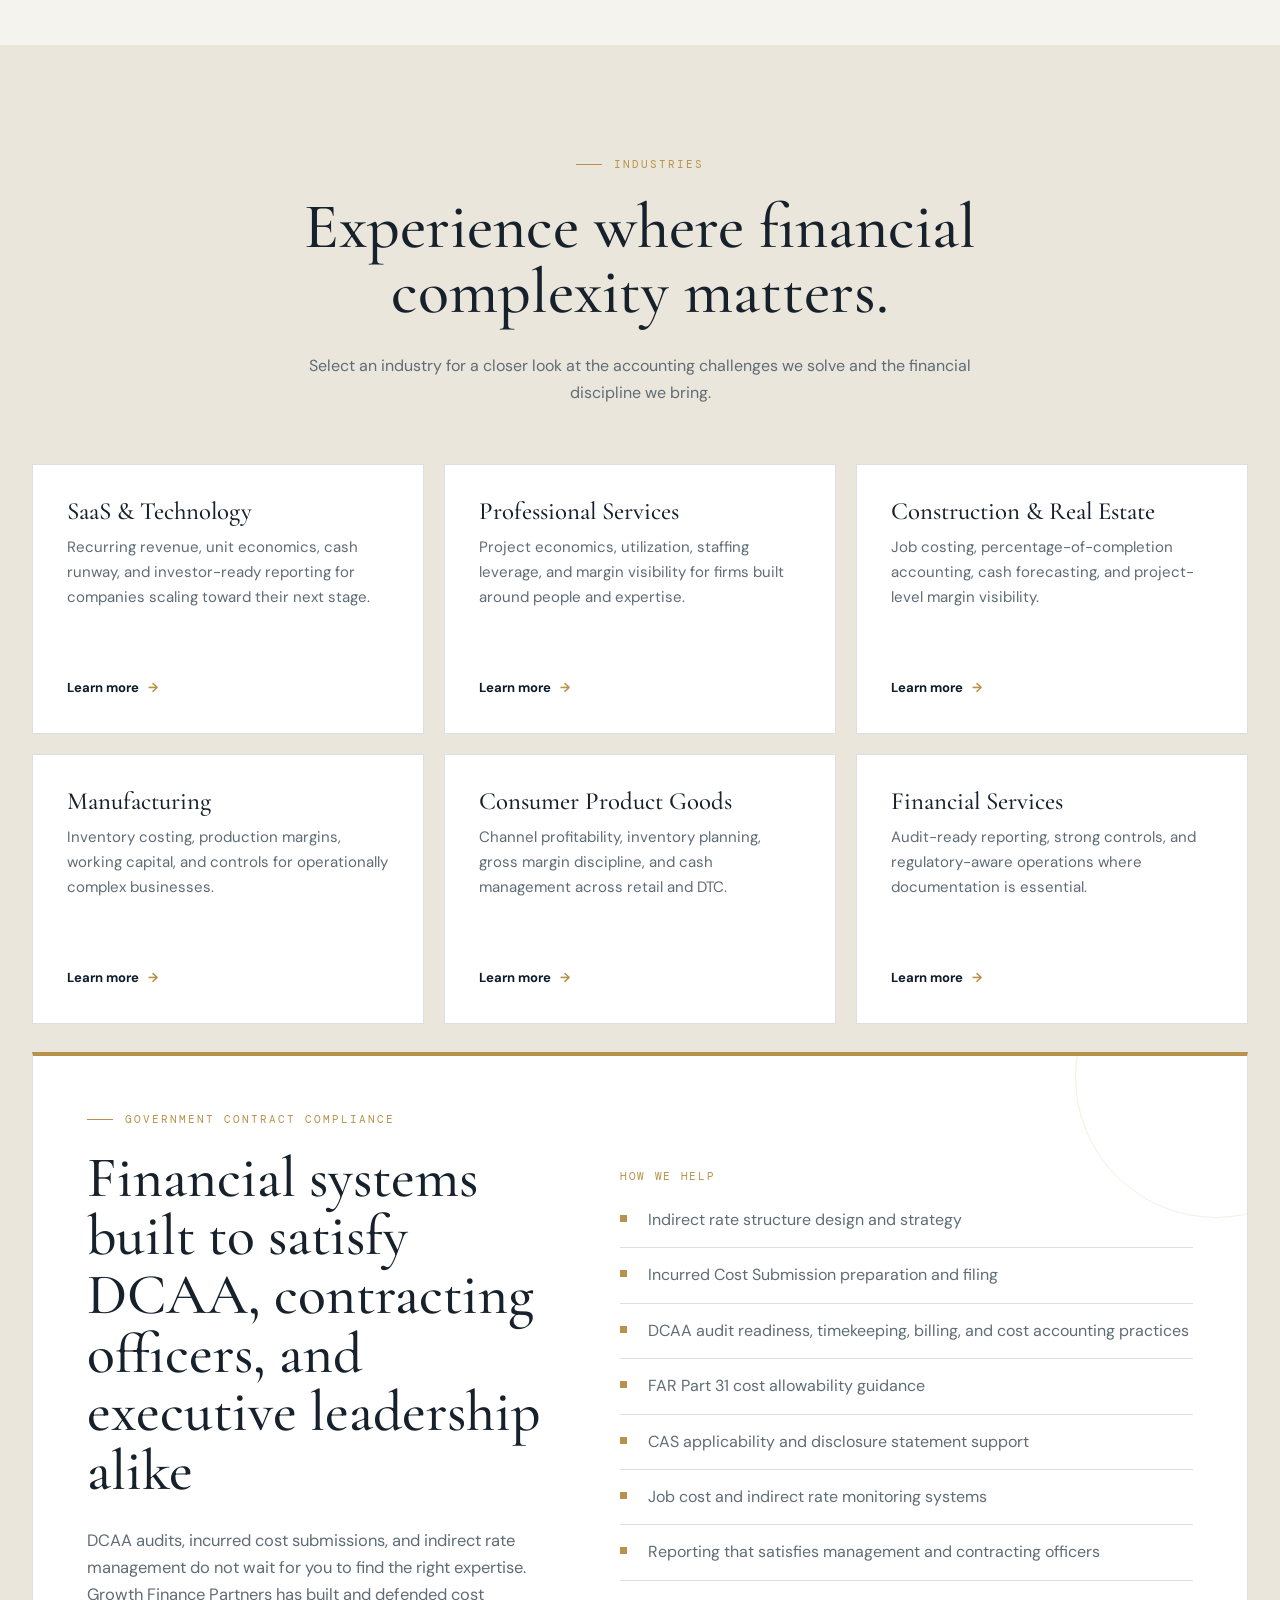
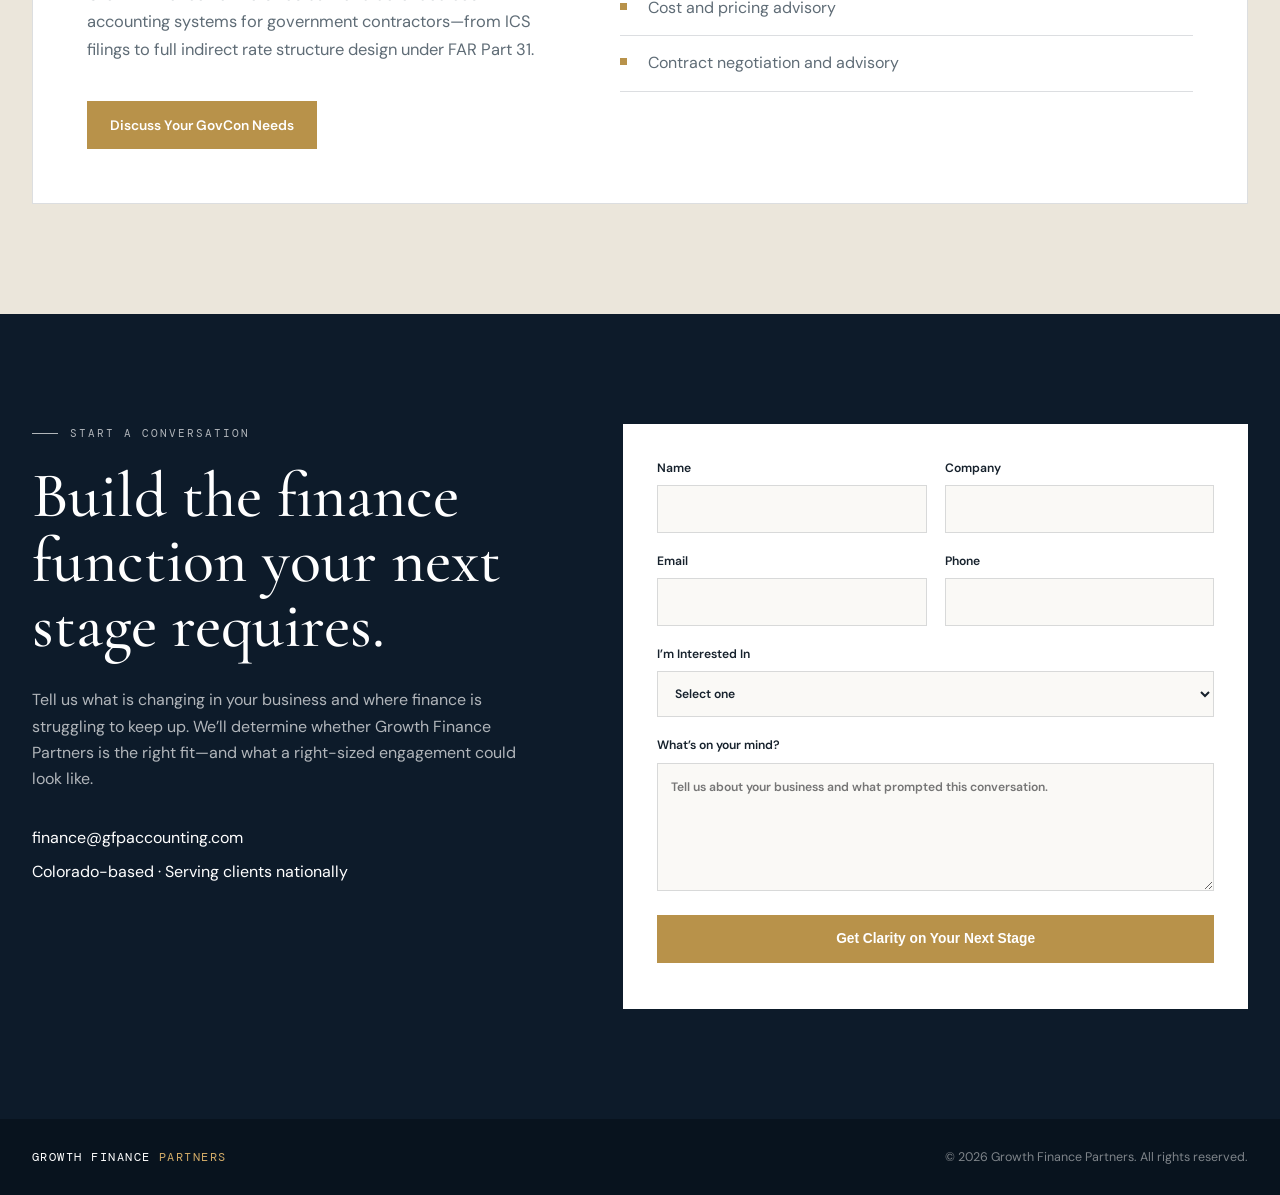
==== commit 0518c192: "Update content and image references in index.html" ====
--- a/index.html
+++ b/index.html
@@ -35,7 +35,7 @@
   <div class="hero-bg" aria-hidden="true"></div>
   <div class="hero-scrim" aria-hidden="true"></div>
   <div class="container hero-inner">
-    <p class="eyebrow eyebrow-light">CFO Advisory · Technical Accounting · Capital Strategy</p>
+    <p class="eyebrow eyebrow-light">CFO Advisory · Technical Accounting · Government Contract Compliance · Capital Strategy</p>
     <h1>Precision Financial <em>Leadership</em></h1>
     <p class="hero-subhead">Fractional CFO, Strategic Advisory &amp; Technical Accounting for Scaling Businesses</p>
     <p class="hero-lead"><strong>Transform accounting into a strategic advantage.</strong> We combine executive financial leadership with technical accounting excellence to build scalable finance functions that investors trust, executives rely on, and growth demands.</p>
@@ -44,7 +44,7 @@
       <a href="#readiness" class="btn btn-outline">See if it’s time</a>
     </div>
     <div class="hero-proof" aria-label="Typical client profile">
-      <span>$2M–$50M revenue</span><span>Founder-led &amp; PE-backed</span><span>Commercial and government accounting </span><span>Colorado-based, nationally serving</span>
+      <span>$2M–$50M revenue</span><span>Founder-led &amp; PE-backed</span><span>Investor–grade reporting</span><span>FAR/DCAA compliance</span><span>Colorado-based, nationally serving</span>
     </div>
   </div>
 </section>
@@ -92,7 +92,7 @@
 <section class="about" id="about">
   <div class="container about-grid">
     <div class="about-copy"><p class="eyebrow">About Growth Finance Partners</p><h2>Built for the moment when finance becomes too important to remain reactive.</h2><p>Growth Finance Partners is a Colorado-based financial advisory, fractional CFO, and accounting firm. We work directly with founders, executives, and investors—owning financial reporting, systems, accuracy, and communication while acting as a trusted extension of your leadership team.</p><p>Our experience spans commercial accounting, government contracting, privately held businesses, and executive leadership. We bridge the gap when companies outgrow bookkeeping but are not yet ready for a full-time CFO.</p><div class="about-stat"><strong>$2M–$50M</strong><span>Typical client annual revenue</span></div></div>
-    <div class="about-image"><img src="Brian GFP IMage.png" alt="Growth Finance Partners financial advisor"></div>
+    <div class="about-image"><img src="Brian-GFP-Image.png" alt="Growth Finance Partners financial advisor"></div>
   </div>
 </section>
 
@@ -114,9 +114,9 @@
     <div class="engagement-grid">
       <article class="engagement-card"><p class="kicker">Financial Leadership</p><h3>Fractional CFO</h3><p>Gain executive financial leadership without hiring a full-time CFO.</p><ul><li>Executive finance leadership</li><li>Cash flow planning</li><li>KPI and board reporting</li><li>Annual budgeting and planning</li><li>Banking and lender relationships</li><li>Government contract advisory</li></ul><div class="investment"><span>Typical Investment:</span><strong>$3,000–$6,000/month</strong></div></article>
       <article class="engagement-card featured"><p class="kicker">Technical Accounting</p><h3>Embedded Finance Team</h3><p>Professionalize your finance function with disciplined accounting operations and executive oversight.</p><ul><li>Financial leadership + operational ownership</li><li>Monthly close ownership</li><li>Controller oversight</li><li>Accounting staff management</li><li>GAAP compliance</li><li>Accounting system architecture</li><li>Government contract compliance</li></ul><div class="investment"><span>Typical Investment:</span><strong>$5,000–$10,000/month</strong></div></article>
-      <article class="engagement-card"><p class="kicker">Capital &amp; Growth Strategy</p><h3>Strategic Finance Partner</h3><p>Navigate fundraising, acquisitions, and transformational growth with an experienced partner.</p><ul><li>Fundraising and investor relations</li><li>M&amp;A and due diligence</li><li>Financial modeling</li><li>Deal structuring support</li><li>Strategic planning</li><li>Leadership through transformational growth</li></ul><div class="investment"><span>Typical Investment:</span><strong>$8,000–$20,000+/month</strong></div></article>
-    </div>
-    <div class="center-cta"><a href="#contact" class="btn btn-gold">Let's Discuss Your Needs</a>
+      <article class="engagement-card"><p class="kicker">Capital &amp; Growth Strategy</p><h3>Strategic Finance Partner</h3><p>Navigate fundraising, acquisitions, and transformational growth with an experienced partner.</p><ul><li>Fundraising and investor relations</li><li>M&amp;A and due diligence</li><li>Financial modeling</li><li>Deal structuring support</li><li>Strategic planning</li><li>Leadership through transformational growth</li></ul><div class="investment"><span>Typical Investment:</span><strong>$8,000+/month, scoped to engagement</strong></div></article>
+    </div>
+    <div class="center-cta"><a href="#contact" class="btn btn-gold">Let's Discuss Your Stage</a>
     <p class="cta-subtext">30-minute introductory conversation <span aria-hidden="true">•</span> No obligation</p></div>
   </div>
 </section>
@@ -129,8 +129,44 @@
       <article><span>Accounting</span><h3>Technical Accounting</h3><p>GAAP reporting, monthly close ownership, reconciliations, accounting policies, and scalable systems.</p></article>
       <article><span>Capital</span><h3>Fundraising</h3><p>Investor-ready models, data rooms, financial narratives, and support through diligence.</p></article>
       <article><span>Transactions</span><h3>M&amp;A Advisory</h3><p>Buy-side and sell-side preparation, quality of earnings support, modeling, and negotiation insight.</p></article>
-      <article><span>Compliance</span><h3>Government Contracting</h3><p>FAR, DCAA, indirect rates, incurred cost submissions, and contract accounting infrastructure.</p></article>
+      <article><span>Compliance</span><h3>Government Contracting</h3><p>FAR/DCAA compliance, indirect rate structures, and incurred cost submissions built to withstand audit.</p></article>
       <article><span>Insight</span><h3>Forecasting &amp; Analytics</h3><p>Rolling forecasts, KPI dashboards, scenario analysis, margin insight, and forward-looking decisions.</p></article>
+    </div>
+
+    <div class="firm-credentials" aria-label="Growth Finance Partners experience and technical depth">
+      <div class="credential">
+        <div class="credential-value">25+</div>
+        <div class="credential-line" aria-hidden="true"></div>
+        <div class="credential-label">
+          <strong>Years of Executive Finance Leadership</strong>
+        </div>
+      </div>
+
+      <div class="credential">
+        <div class="credential-value">7</div>
+        <div class="credential-line" aria-hidden="true"></div>
+        <div class="credential-label">
+          <strong>Industries Served</strong>
+        </div>
+      </div>
+
+      <div class="credential">
+        <div class="credential-value">GAAP</div>
+        <div class="credential-line" aria-hidden="true"></div>
+        <div class="credential-label">
+          <strong>Technical Accounting</strong>
+          <span>ASC 606 • 842 • 470</span>
+        </div>
+      </div>
+
+      <div class="credential">
+        <div class="credential-value">FAR&nbsp;/&nbsp;DCAA</div>
+        <div class="credential-line" aria-hidden="true"></div>
+        <div class="credential-label">
+          <strong>Government Contract Compliance</strong>
+          <span>Audit-ready finance systems</span>
+        </div>
+      </div>
     </div>
   </div>
 </section>
@@ -291,7 +327,7 @@
     <form id="consultation-form" class="contact-form">
       <div class="form-grid"><label>Name<input type="text" name="name" required></label><label>Company<input type="text" name="company"></label><label>Email<input type="email" name="email" required></label><label>Phone<input type="tel" name="phone"></label><label class="full">I’m Interested In<select name="interest"><option value="">Select one</option><option>Fractional CFO</option><option>Technical Accounting</option><option>Capital & Growth Strategy</option><option>Government Contract Compliance</option><option>Not sure yet</option></select></label><label class="full">What’s on your mind?<textarea name="message" rows="5" placeholder="Tell us about your business and what prompted this conversation."></textarea></label></div>
       <div class="cf-turnstile" data-sitekey="0x4AAAAAADvJJRK_oPgjJyge"></div>
-      <button class="btn btn-gold btn-full" type="submit">Send &amp; Book a Discovery Call</button><p id="form-status" class="form-status" aria-live="polite"></p>
+      <button class="btn btn-gold btn-full" type="submit">Get Clarity on Your Next Stage</button><p id="form-status" class="form-status" aria-live="polite"></p>
     </form>
   </div>
 </section>
